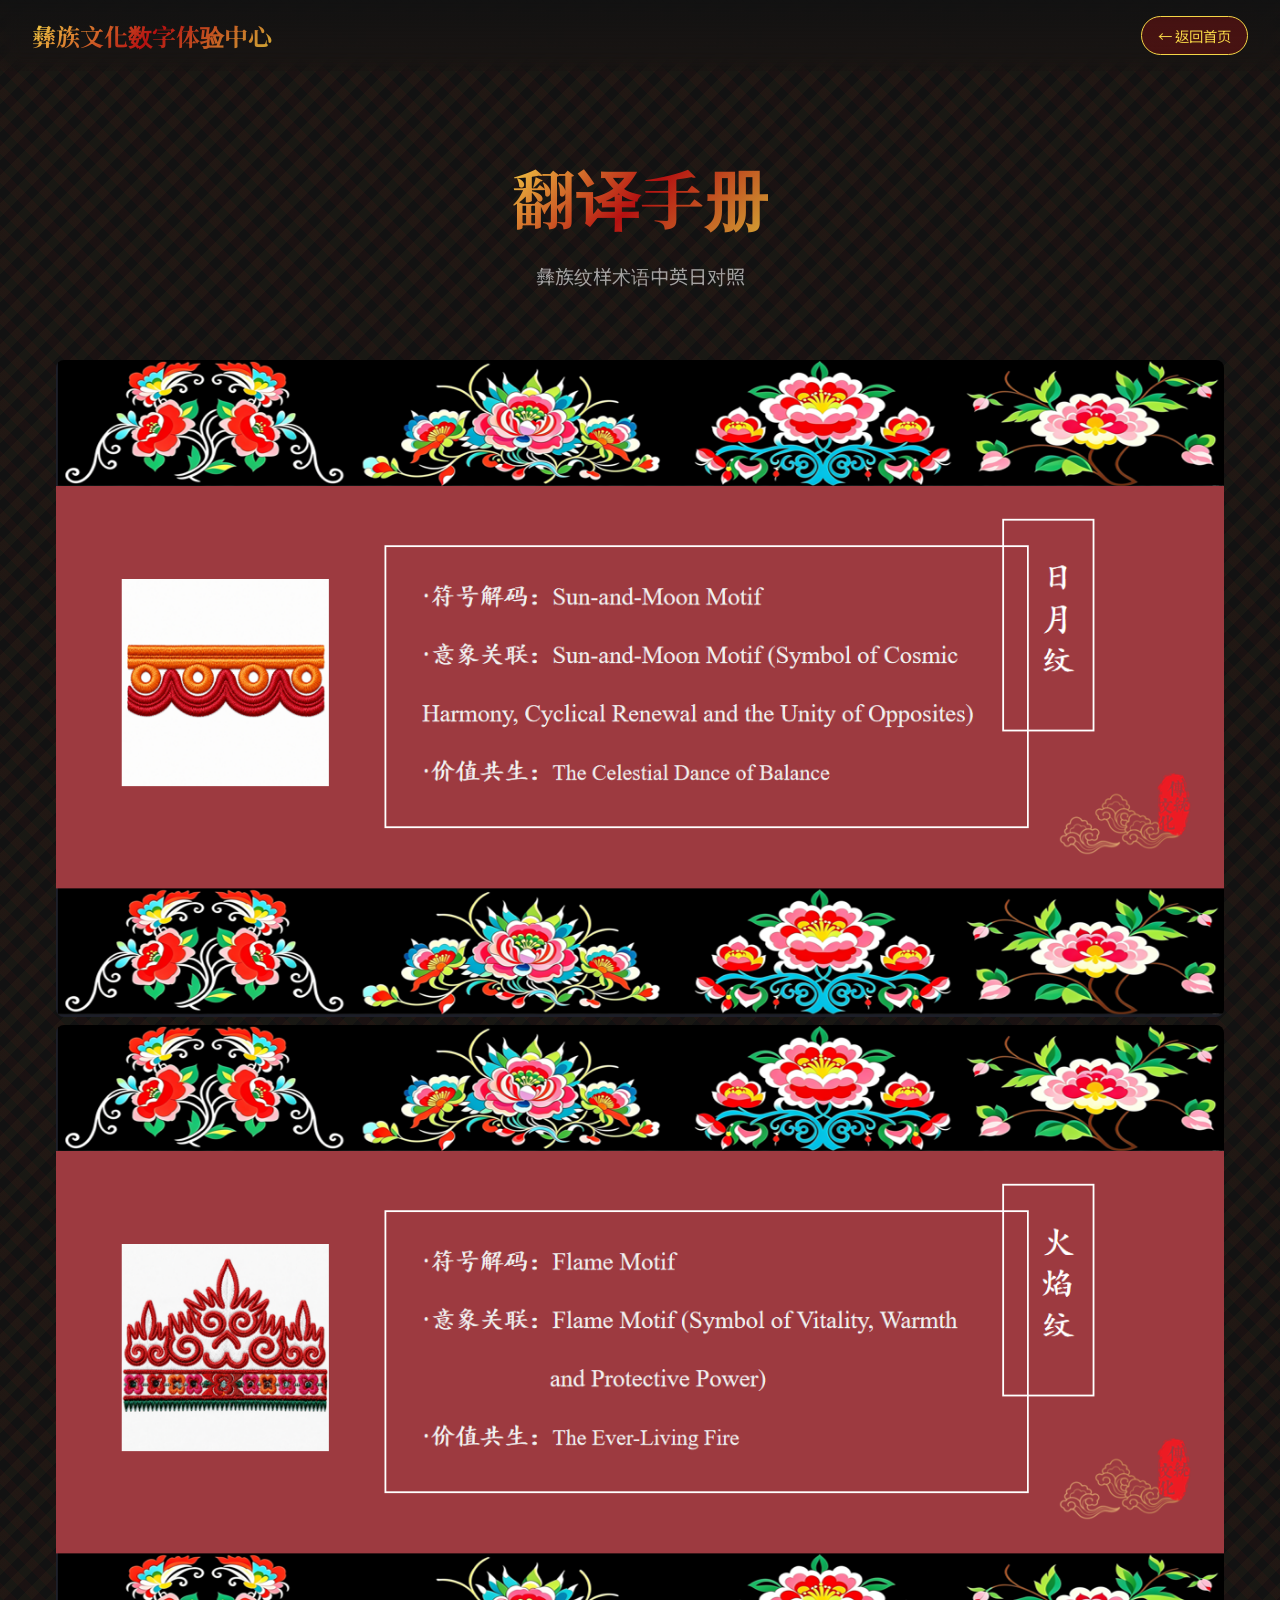
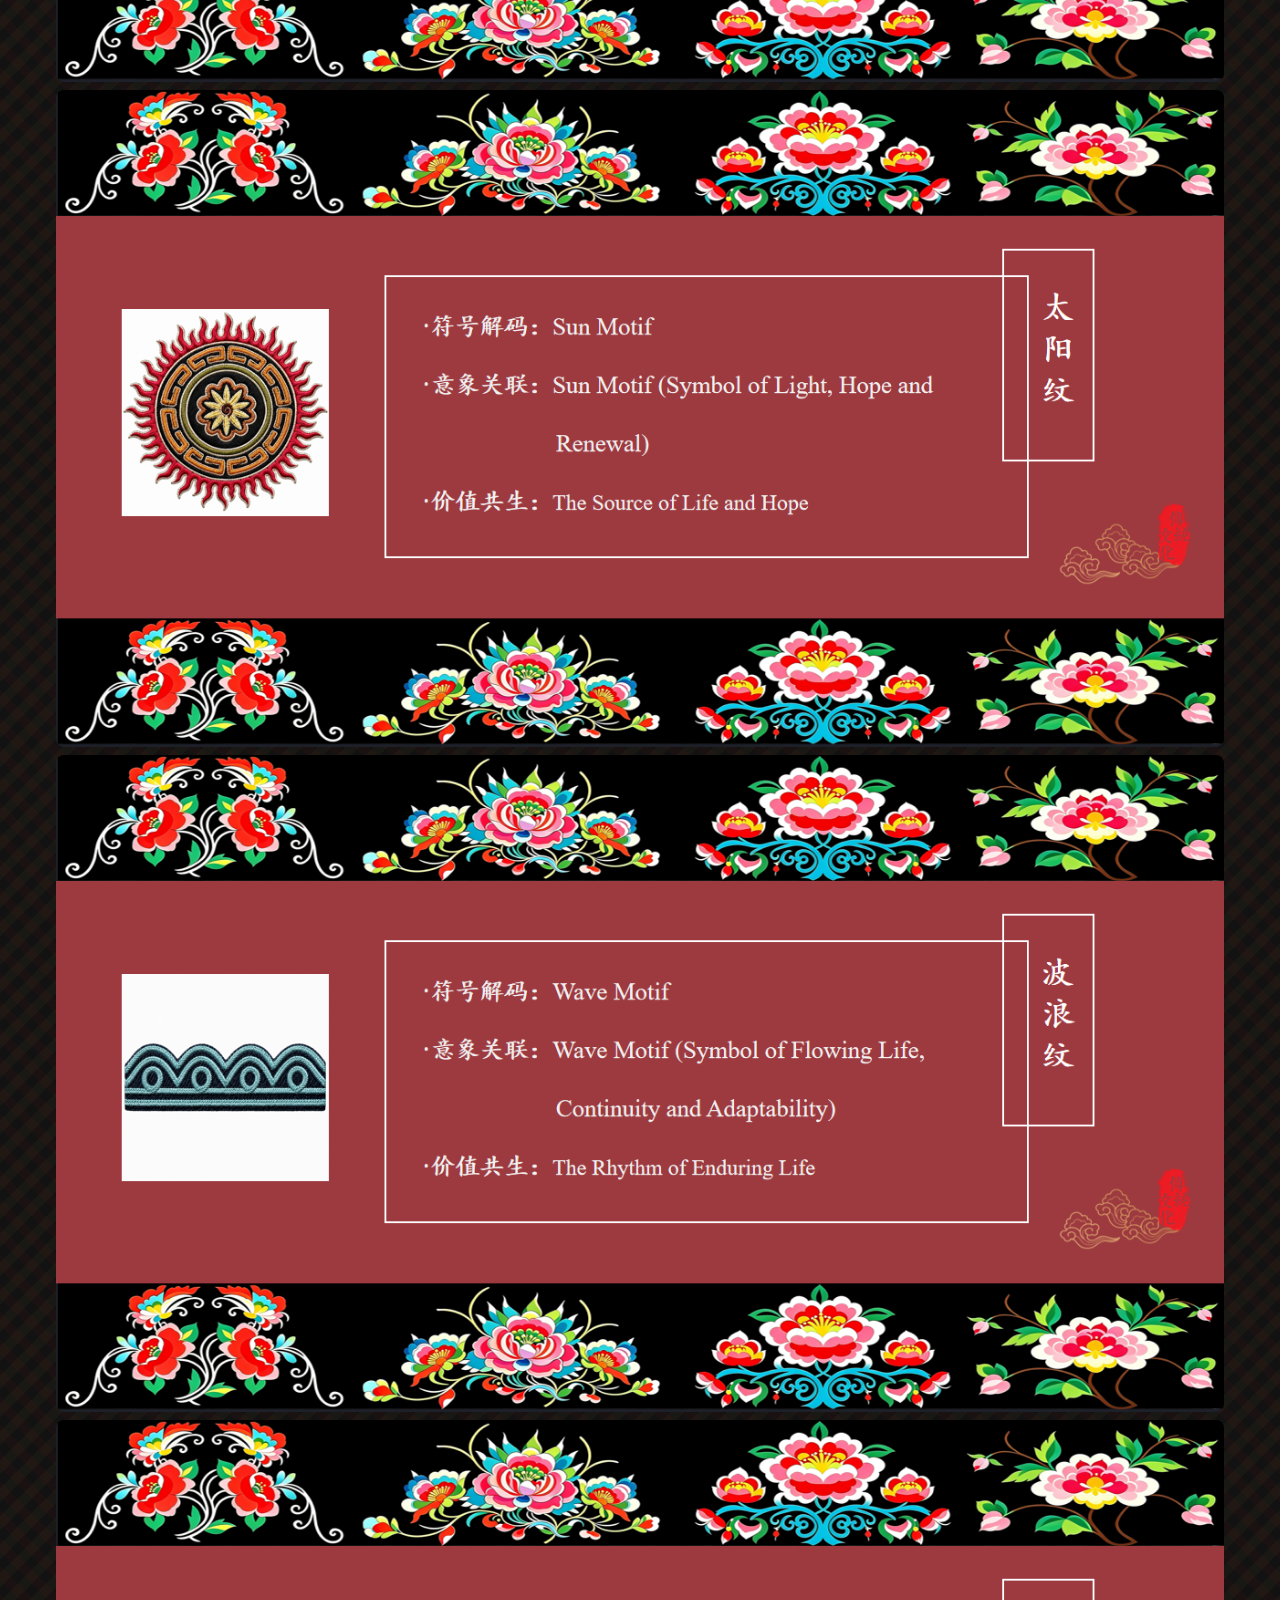
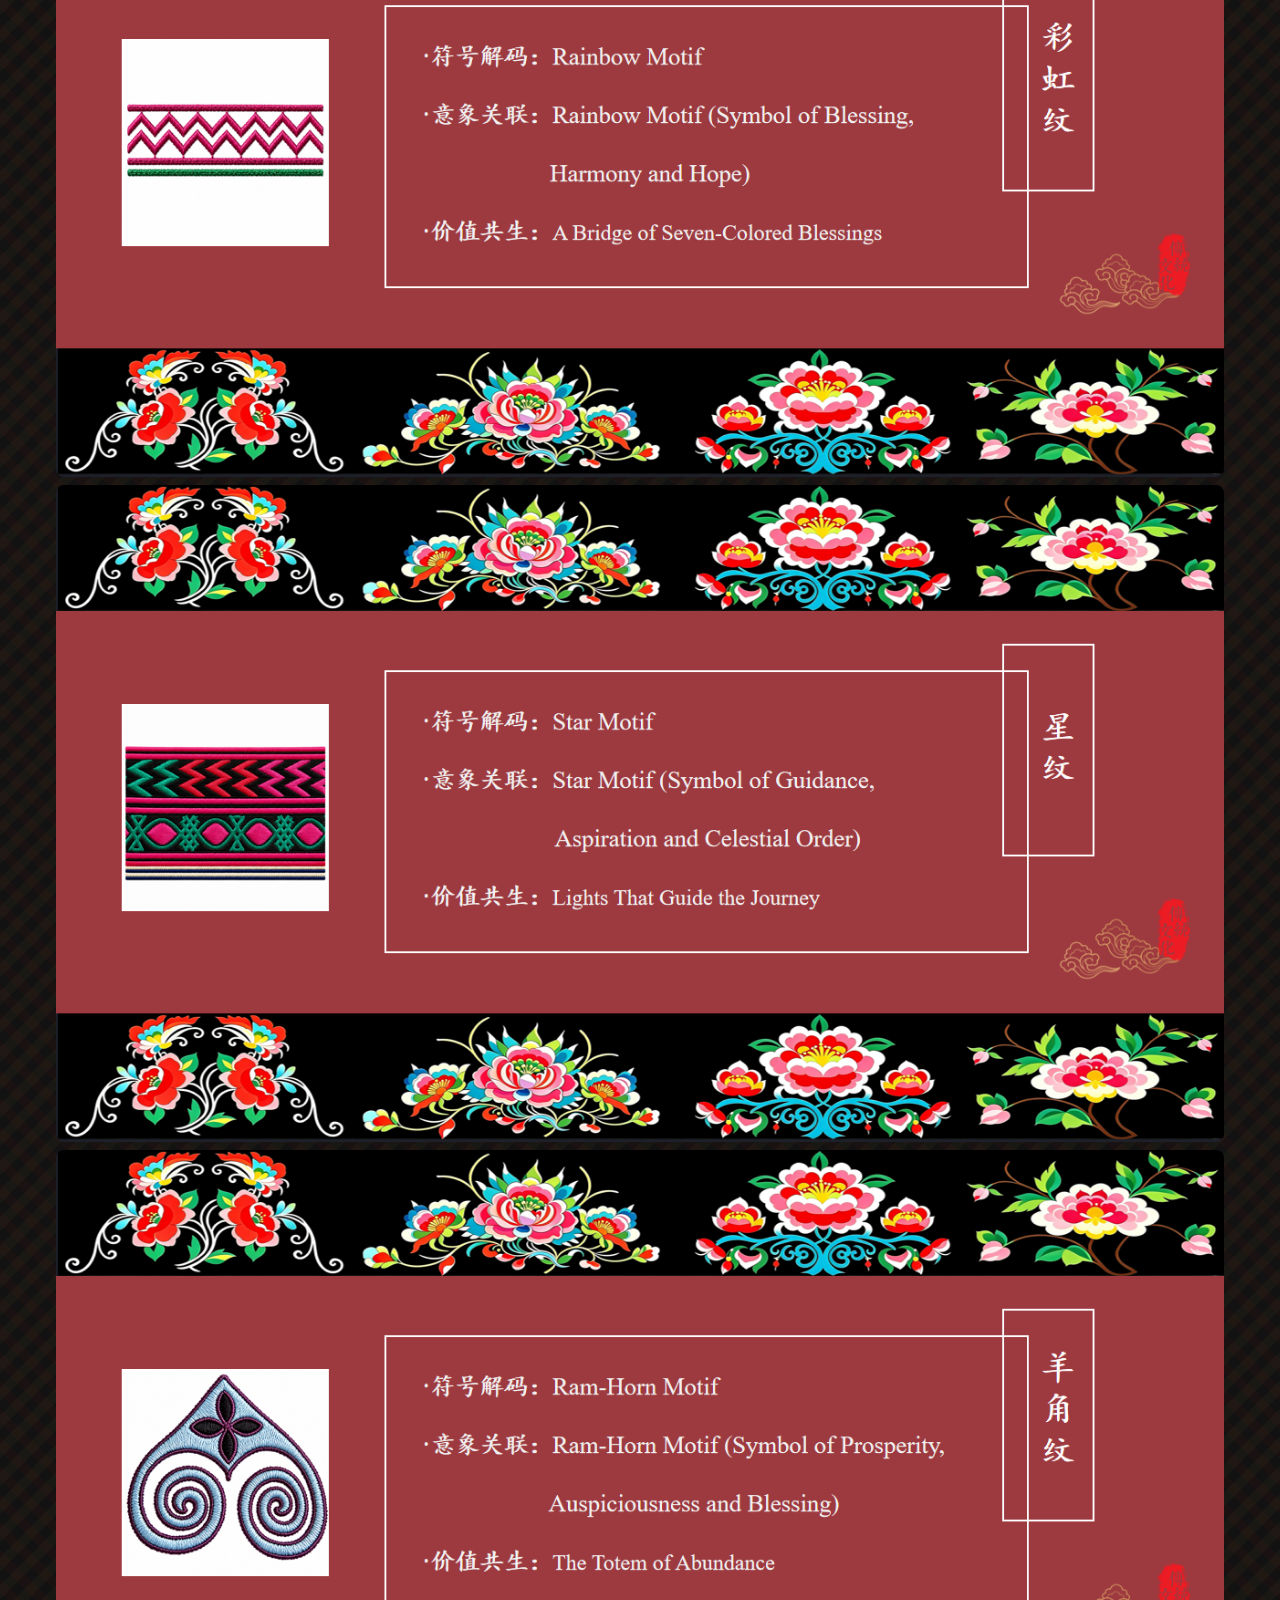
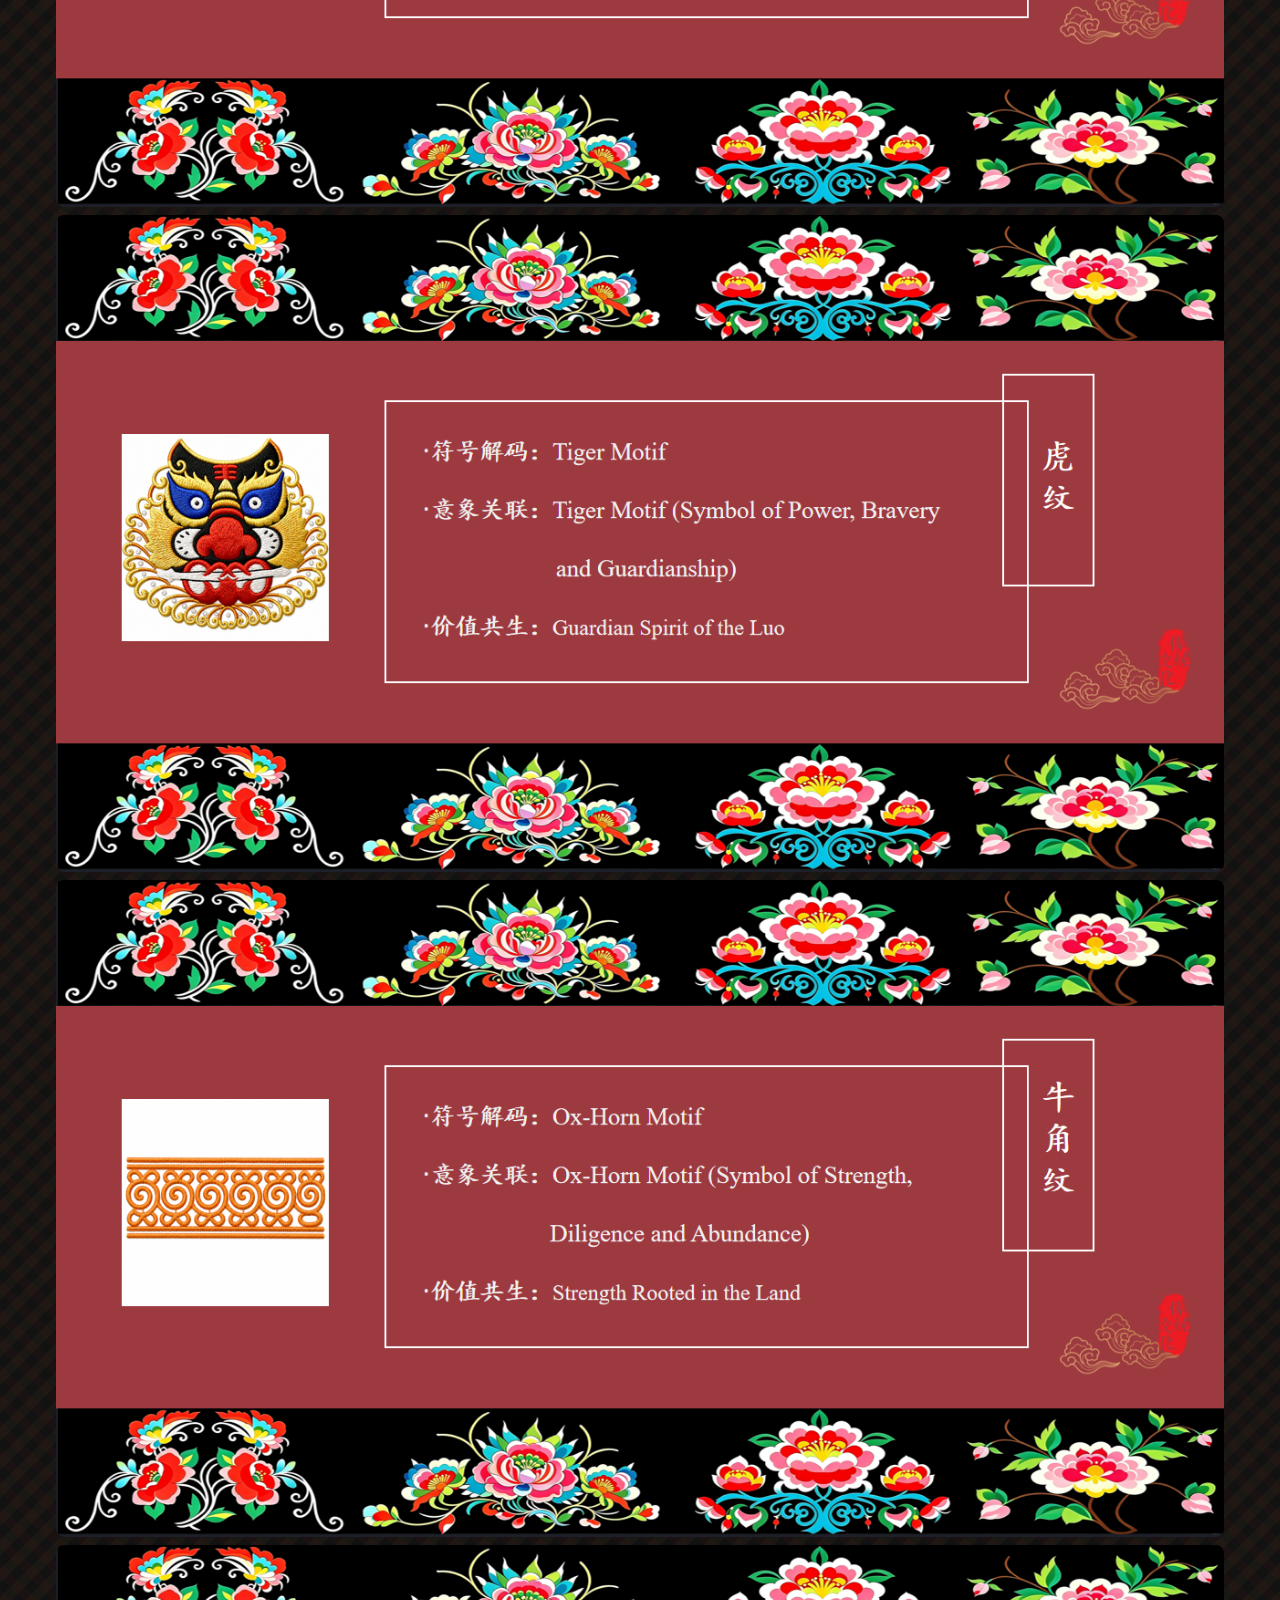
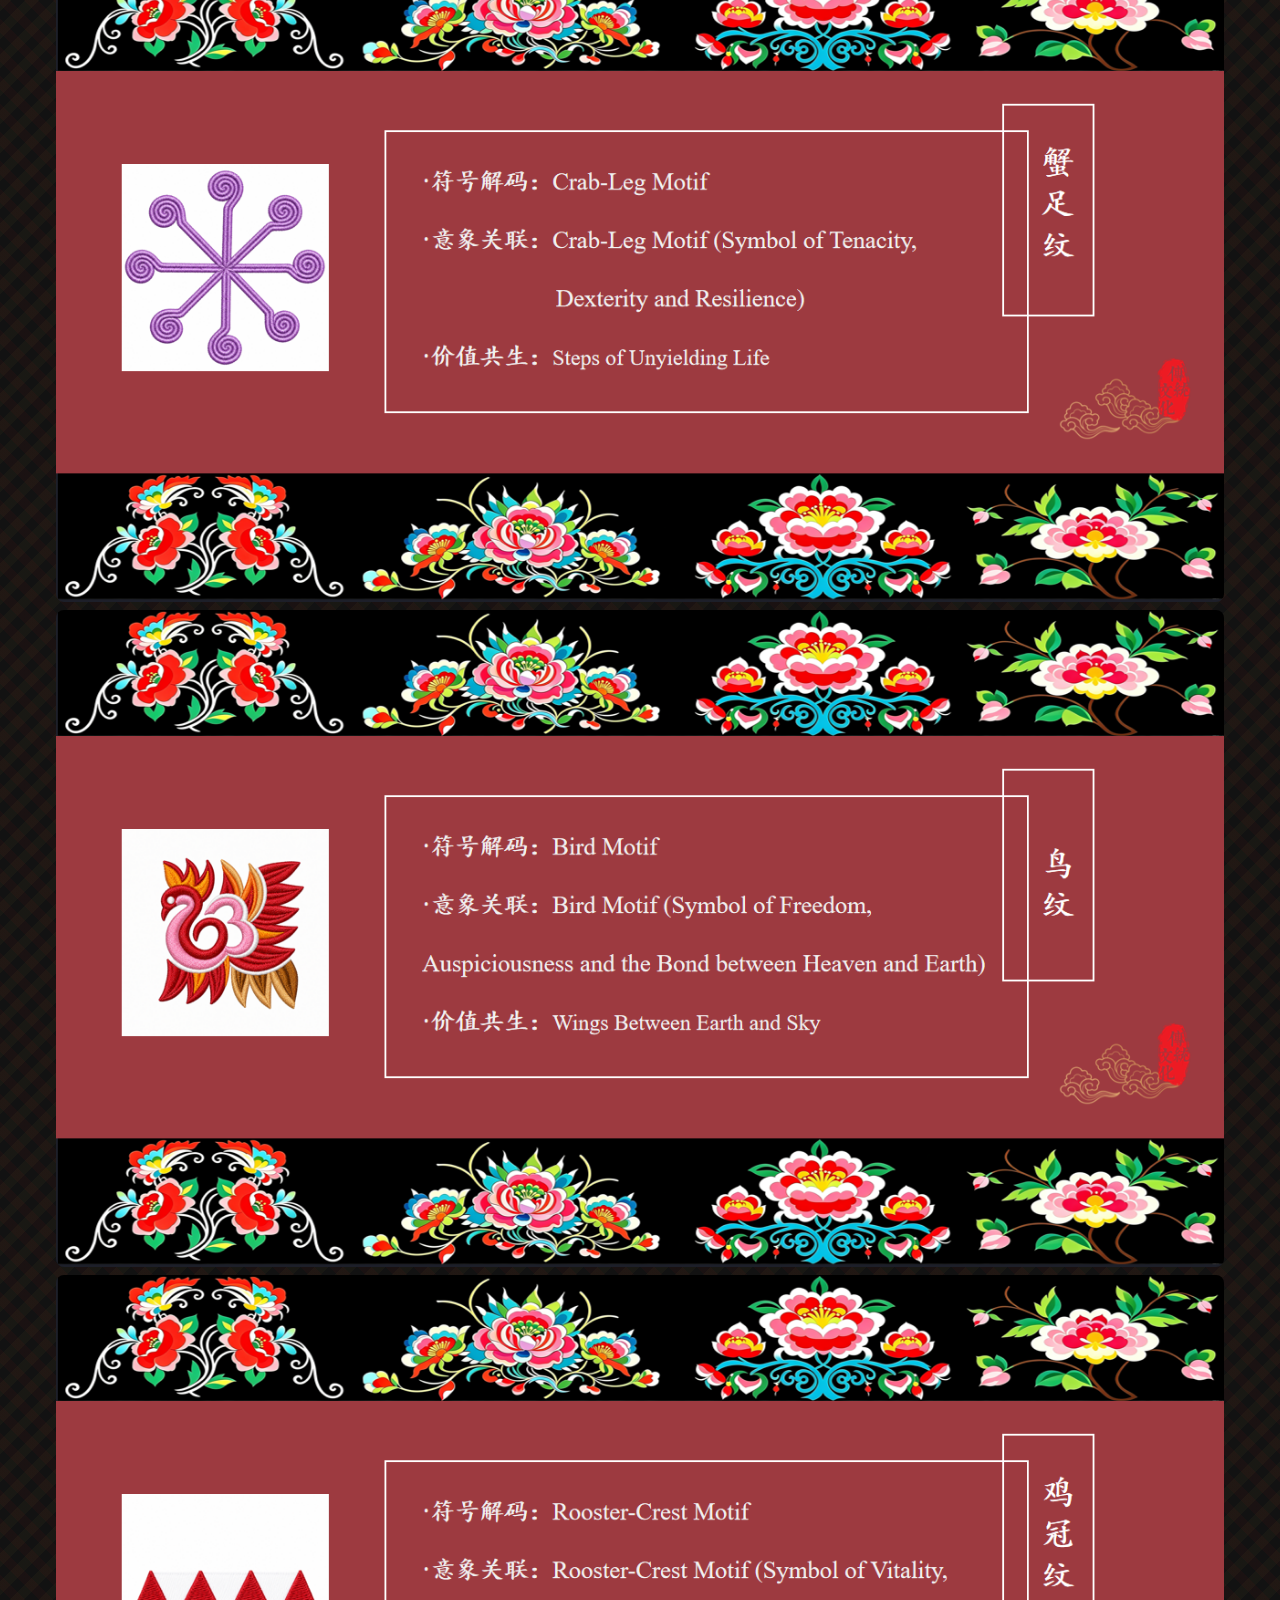
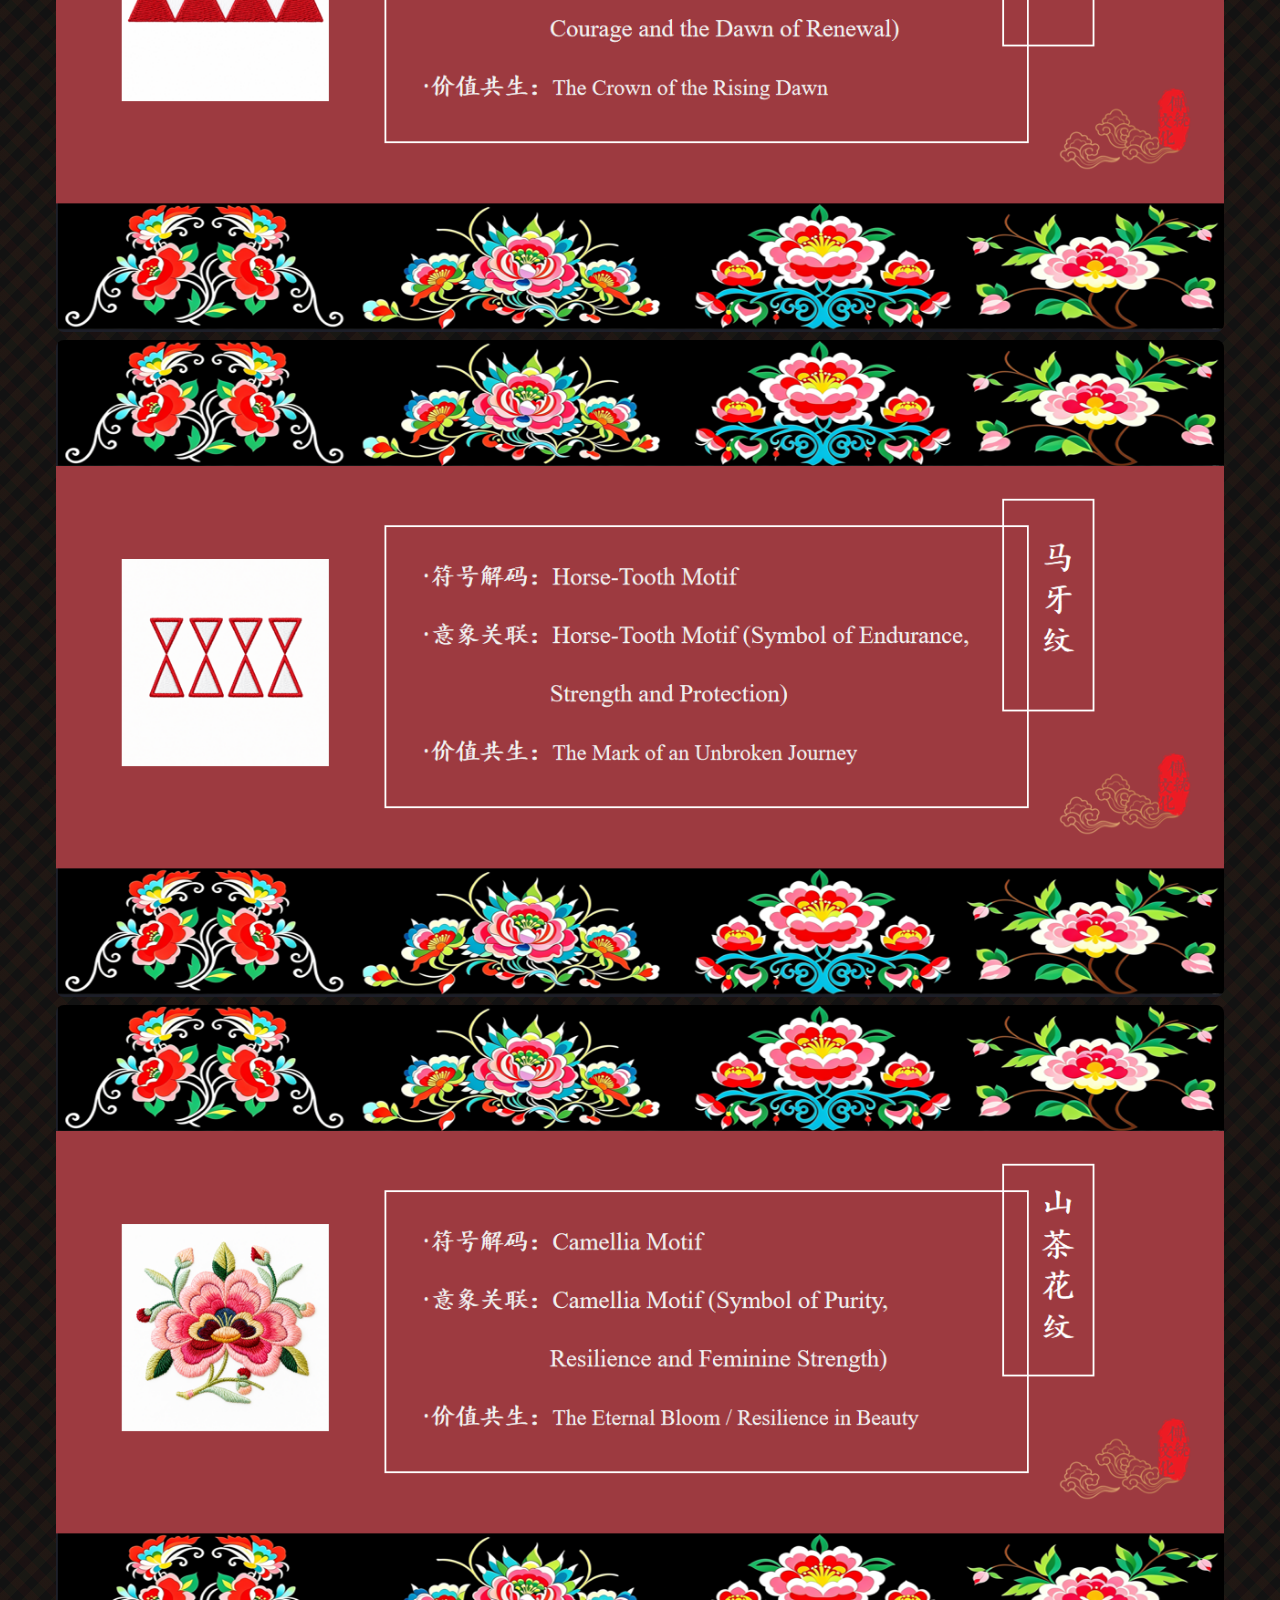
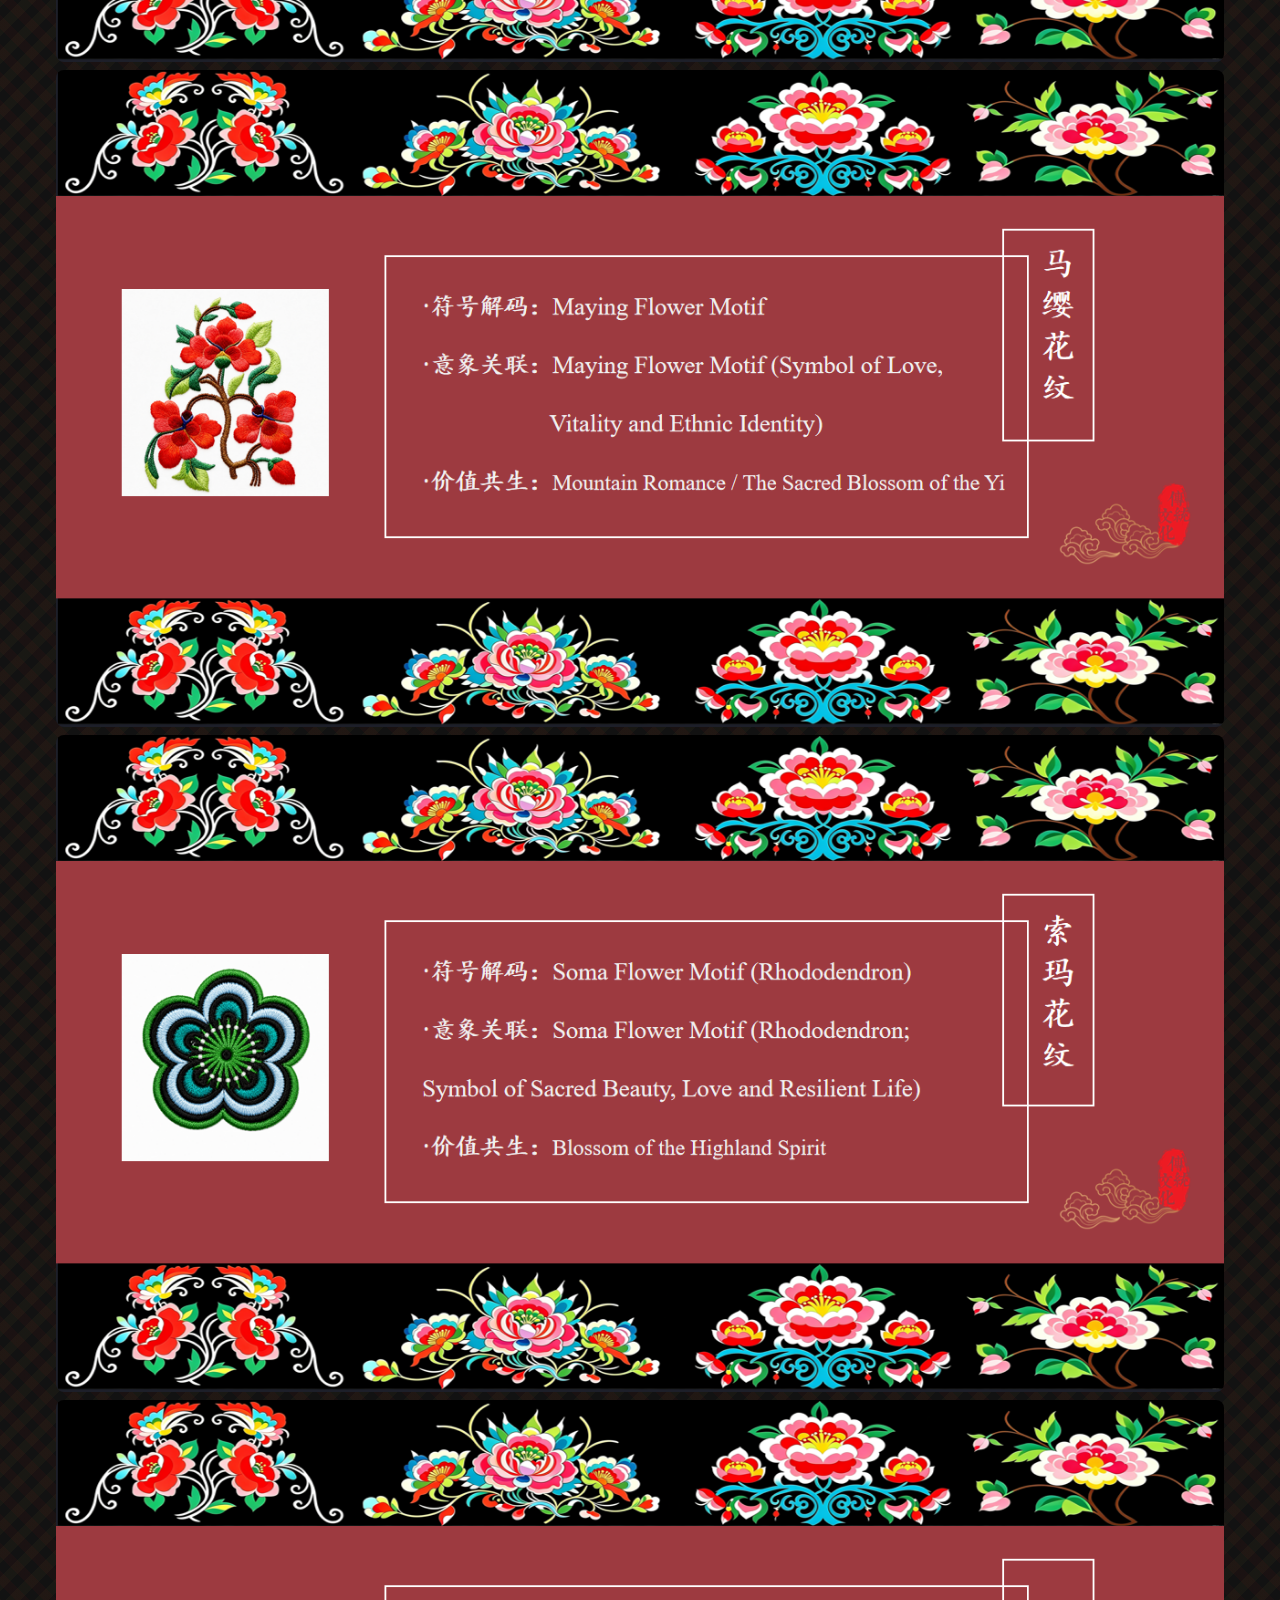
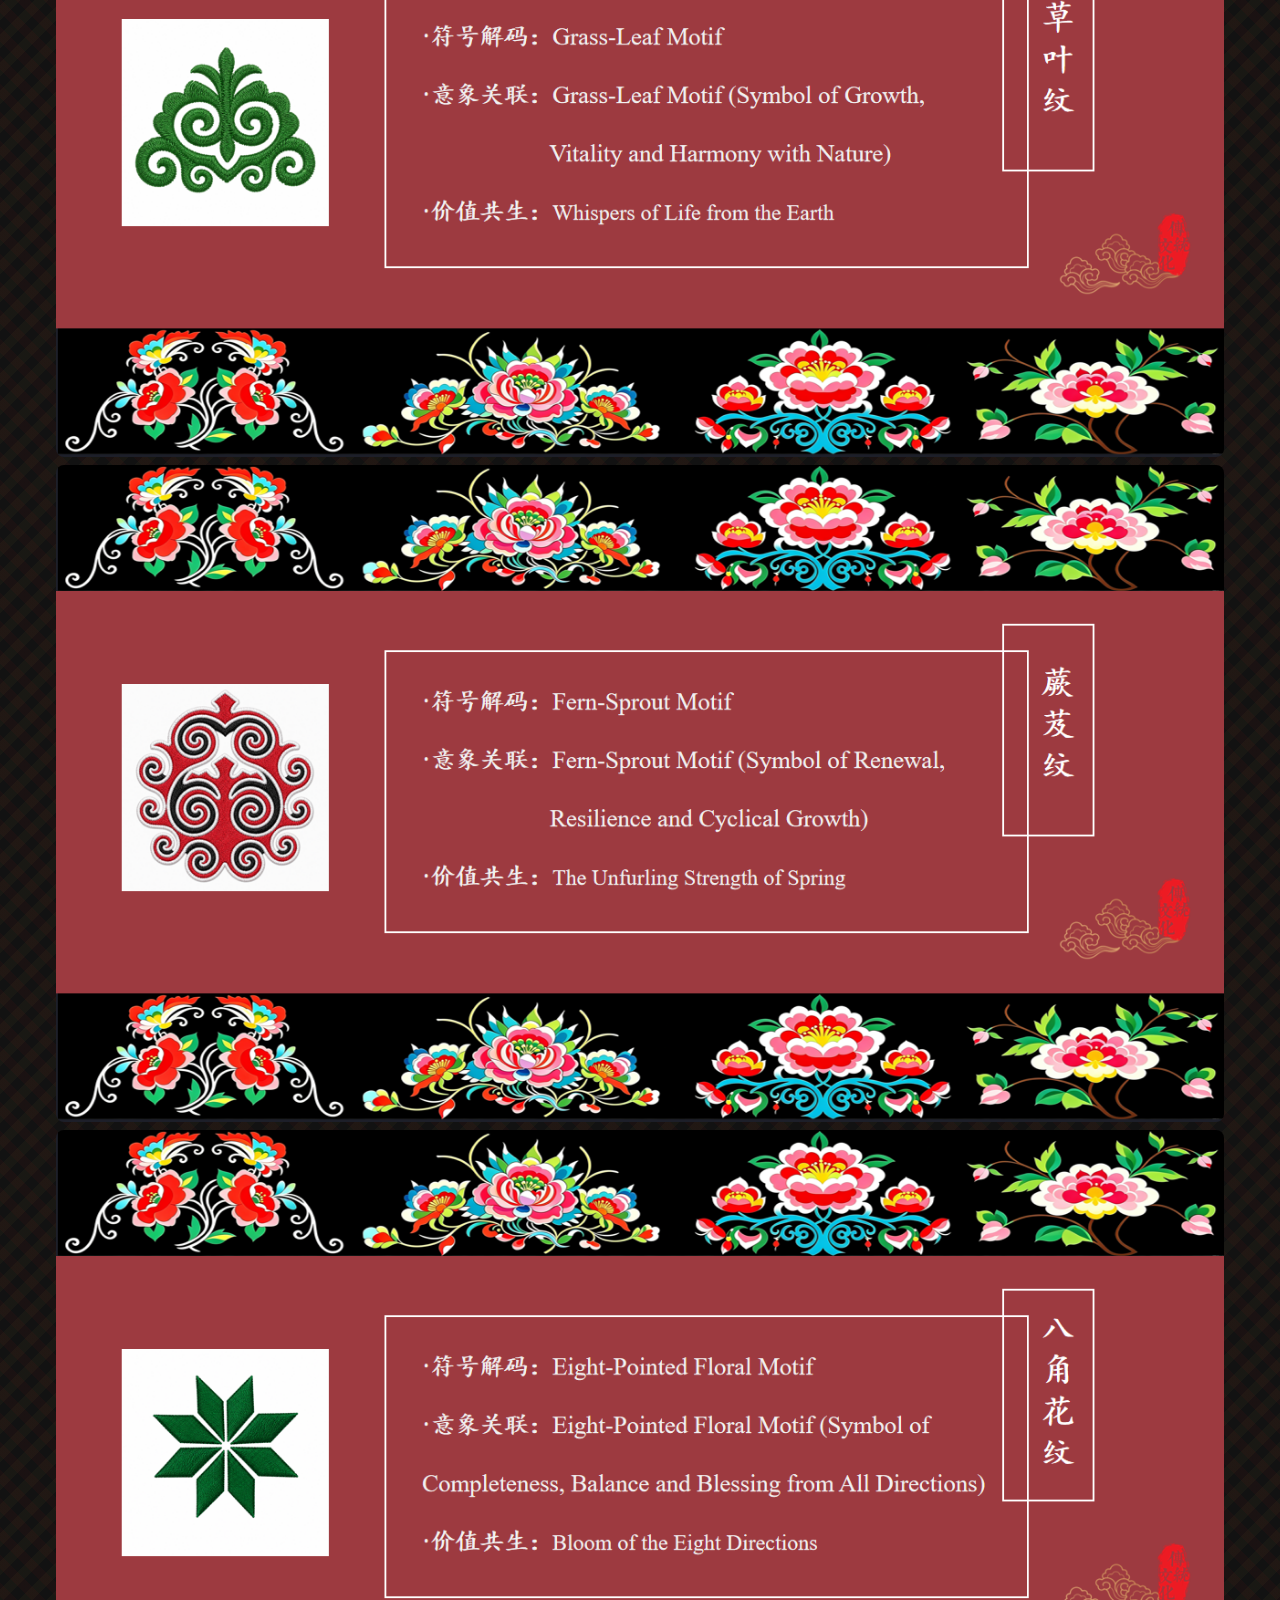
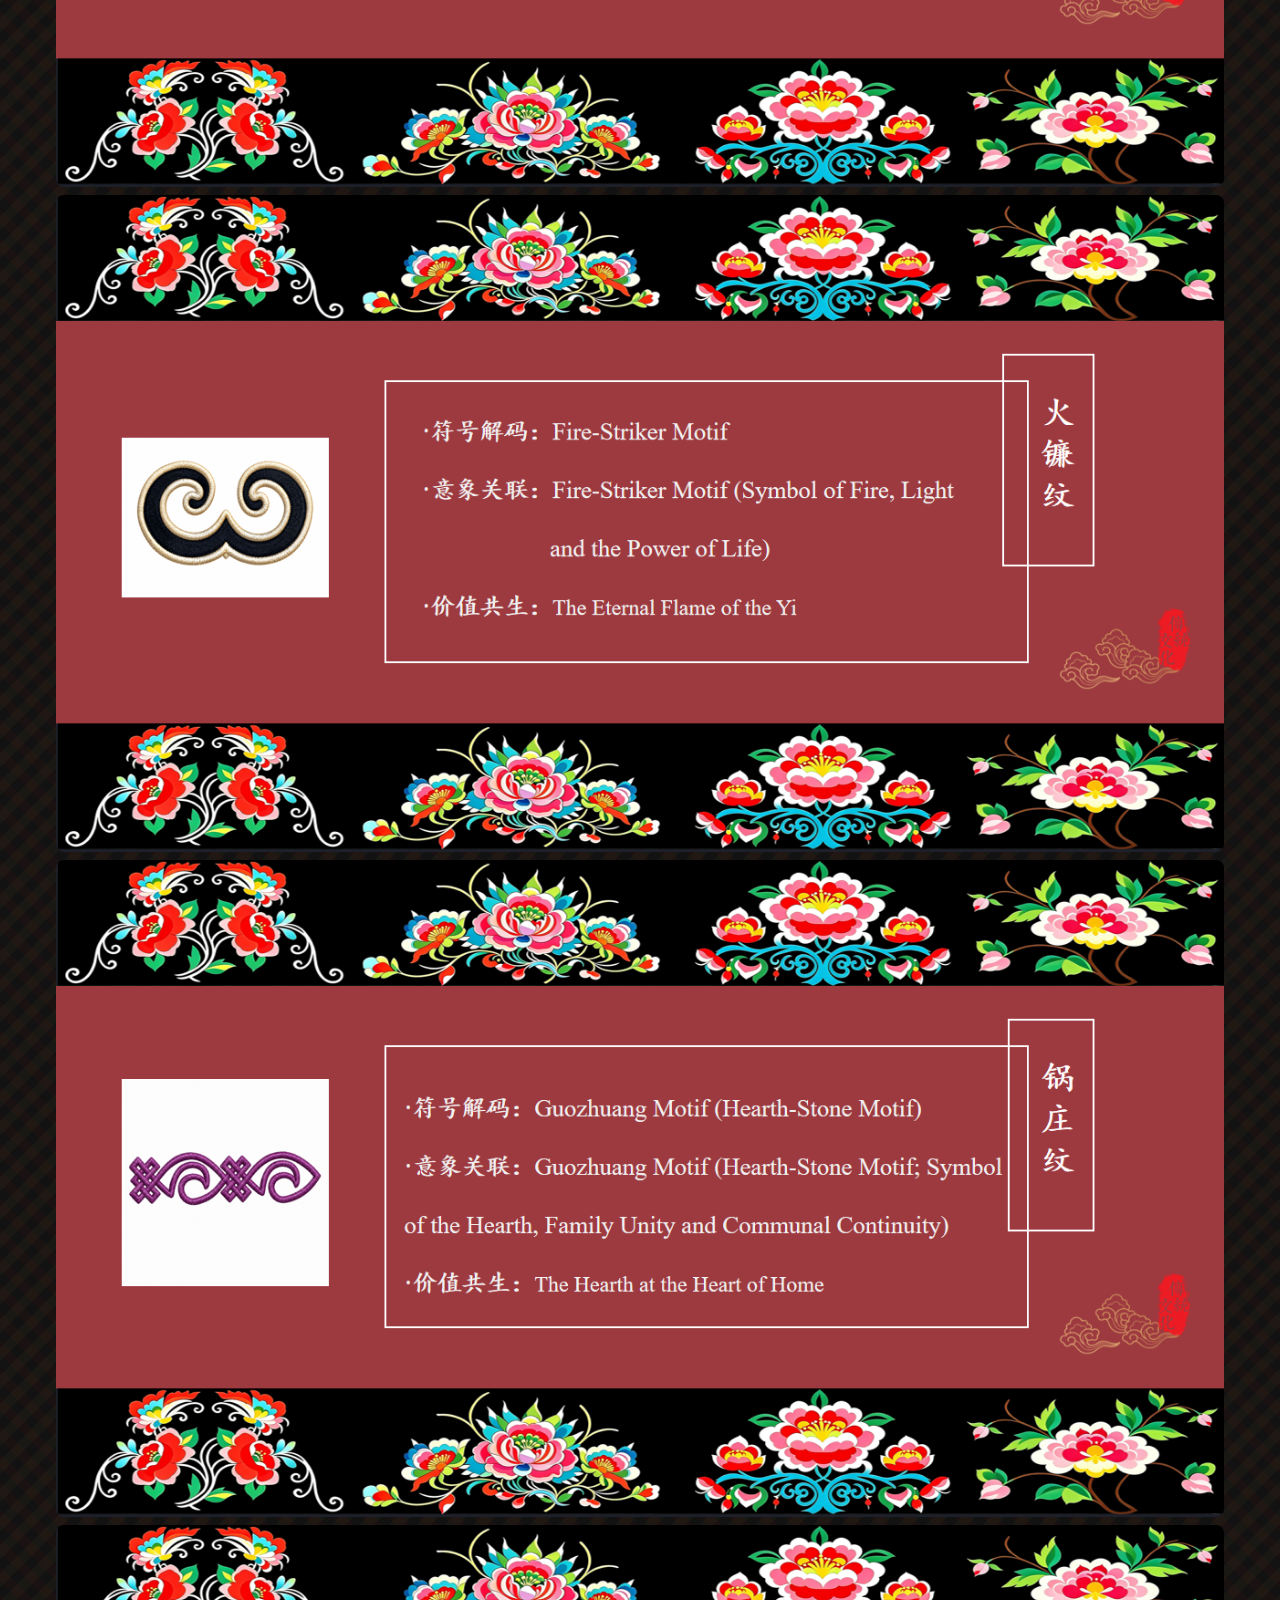
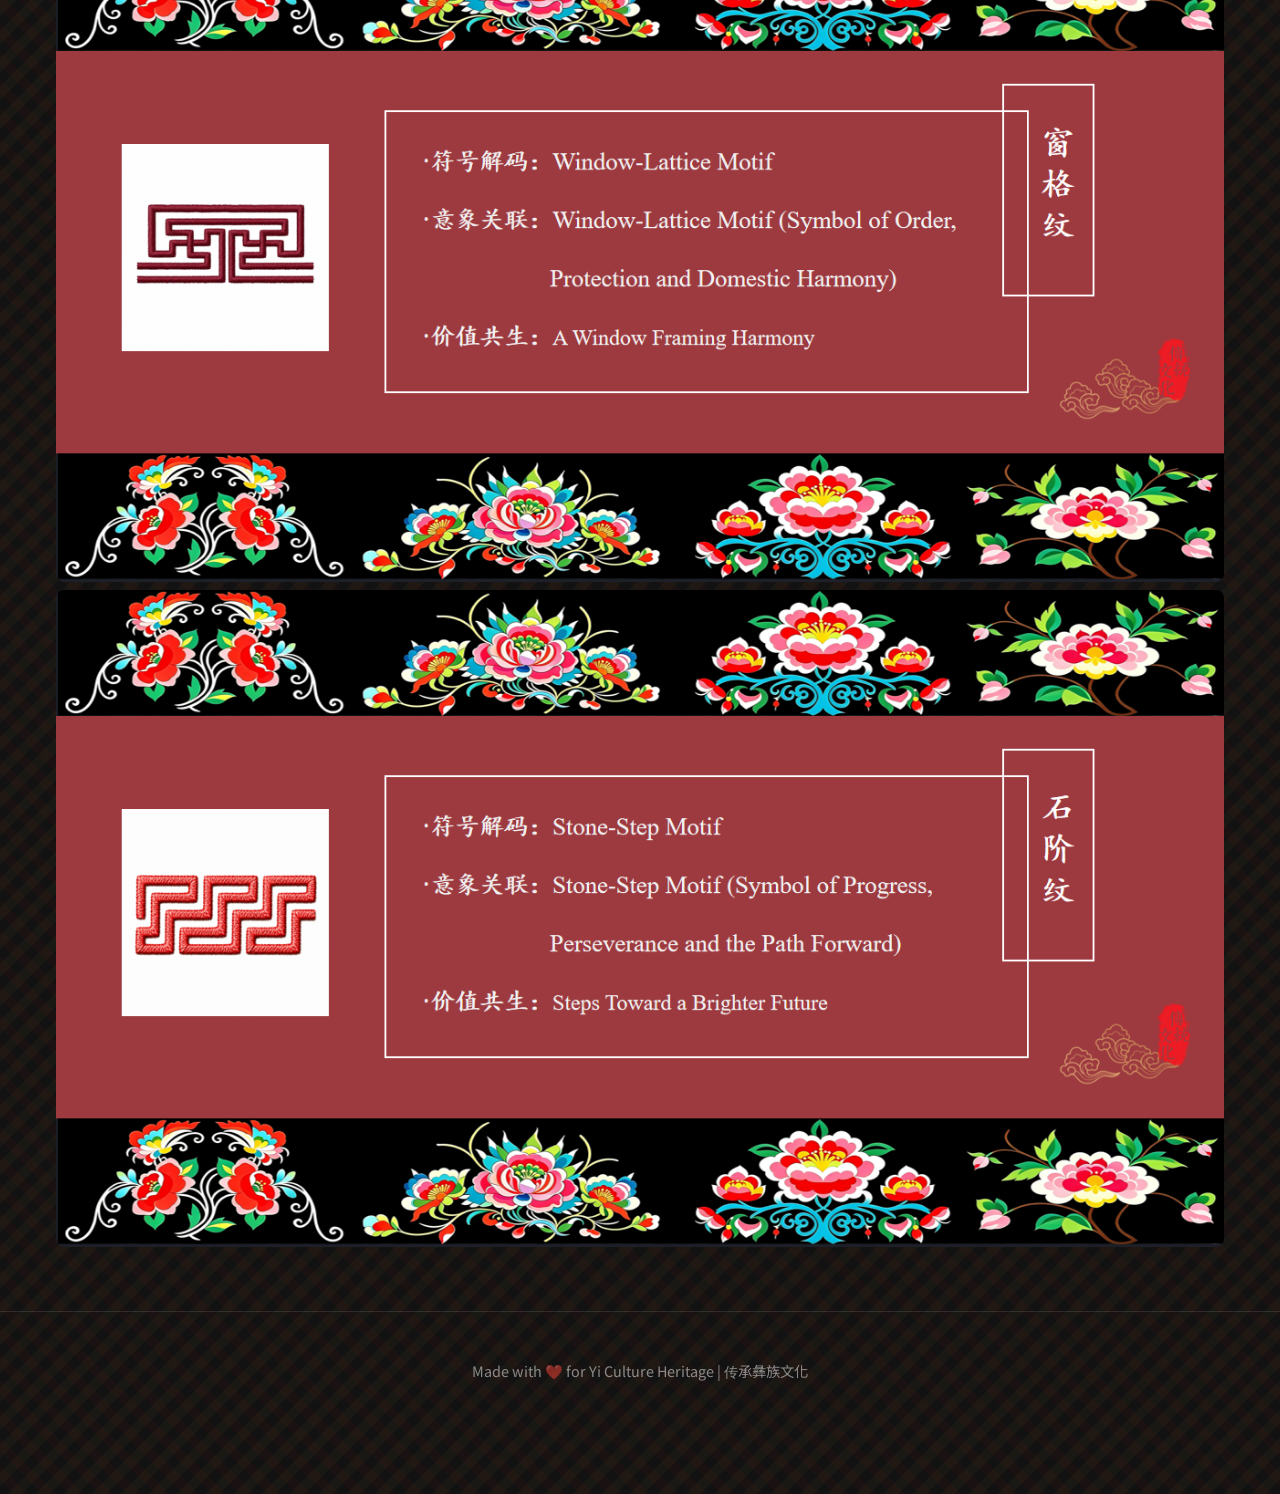
==== translation-guide/index.html @ f331be2f "Update translation guide images Co-Authored-By: Aime <aime@bytedance.com> Change-Id: If21f23cf3b5f09" ====
<!DOCTYPE html>
<html lang="zh-CN">
<head>
    <meta charset="UTF-8">
    <meta name="viewport" content="width=device-width, initial-scale=1.0">
    <title>翻译手册 | 彝族纹样</title>
    <link rel="preconnect" href="https://fonts.googleapis.com">
    <link rel="preconnect" href="https://fonts.gstatic.com" crossorigin>
    <link href="https://fonts.googleapis.com/css2?family=Noto+Sans+TC:wght@300;400;500;700&family=Noto+Serif+TC:wght@400;500;600;700&display=swap" rel="stylesheet">
    <style>
        * {
            margin: 0;
            padding: 0;
            box-sizing: border-box;
        }

        :root {
            --yi-red: #B51111;
            --yi-yellow: #F5D547;
            --yi-black: #121212;
            --yi-gold: #D4AF37;
        }

        body {
            font-family: 'Noto Sans TC', 'Microsoft YaHei', sans-serif;
            background-color: var(--yi-black);
            color: white;
            min-height: 100vh;
        }

        .translation-bg {
            background-image:
                repeating-linear-gradient(45deg, transparent, transparent 10px, rgba(181, 17, 17, 0.05) 10px, rgba(181, 17, 17, 0.05) 20px),
                repeating-linear-gradient(-45deg, transparent, transparent 10px, rgba(245, 213, 71, 0.03) 10px, rgba(245, 213, 71, 0.03) 20px);
            min-height: 100vh;
            padding-bottom: 4rem;
        }

        /* 导航栏 */
        .navbar {
            position: fixed;
            top: 0;
            left: 0;
            right: 0;
            z-index: 1000;
            padding: 1rem 2rem;
            background: linear-gradient(to bottom, rgba(18, 18, 18, 0.95), transparent);
            backdrop-filter: blur(10px);
        }

        .nav-content {
            max-width: 100%;
            margin: 0 auto;
            display: flex;
            justify-content: space-between;
            align-items: center;
        }

        .logo {
            font-family: 'Noto Serif TC', serif;
            font-size: 1.5rem;
            font-weight: 700;
            background: linear-gradient(135deg, var(--yi-yellow), var(--yi-red), var(--yi-gold));
            -webkit-background-clip: text;
            -webkit-text-fill-color: transparent;
            background-clip: text;
            text-decoration: none;
        }

        .back-btn {
            background: rgba(181, 17, 17, 0.3);
            border: 1px solid var(--yi-yellow);
            color: var(--yi-yellow);
            padding: 0.5rem 1rem;
            border-radius: 20px;
            text-decoration: none;
            font-size: 0.9rem;
            transition: all 0.3s;
        }

        .back-btn:hover {
            background: var(--yi-yellow);
            color: var(--yi-black);
        }

        /* Hero */
        .hero {
            min-height: 40vh;
            display: flex;
            flex-direction: column;
            align-items: center;
            justify-content: center;
            padding: 8rem 2rem 3rem;
            text-align: center;
        }

        .hero-title {
            font-family: 'Noto Serif TC', serif;
            font-size: clamp(2.5rem, 6vw, 4rem);
            font-weight: 700;
            background: linear-gradient(135deg, var(--yi-yellow) 0%, var(--yi-red) 50%, var(--yi-gold) 100%);
            -webkit-background-clip: text;
            -webkit-text-fill-color: transparent;
            background-clip: text;
            margin-bottom: 1rem;
        }

        .hero-subtitle {
            font-size: 1.2rem;
            color: rgba(255, 255, 255, 0.6);
            max-width: 600px;
        }

        /* 图片展示 - 全屏有缝隙 */
        .gallery-container {
            width: 100%;
            max-width: 1200px;
            margin: 0 auto;
            padding: 0 1rem;
        }

        .translation-image {
            width: 100%;
            display: block;
            margin-bottom: 8px;
            border-radius: 8px;
        }

        .translation-image:last-child {
            margin-bottom: 0;
        }

        /* 页脚 */
        .footer {
            padding: 3rem 2rem;
            border-top: 1px solid rgba(255, 255, 255, 0.1);
            text-align: center;
            margin-top: 4rem;
        }

        .footer-text {
            color: rgba(255, 255, 255, 0.5);
            font-size: 0.9rem;
        }

        /* 响应式 */
        @media (max-width: 768px) {
            .navbar {
                padding: 1rem;
            }

            .hero {
                padding: 6rem 1rem 2rem;
            }
        }
    </style>
</head>
<body>
    <div class="translation-bg">
        <!-- 导航栏 -->
        <nav class="navbar">
            <div class="nav-content">
                <a href="../index.html" class="logo">彝族文化数字体验中心</a>
                <a href="../index.html" class="back-btn">← 返回首页</a>
            </div>
        </nav>

        <!-- Hero -->
        <section class="hero">
            <h1 class="hero-title">翻译手册</h1>
            <p class="hero-subtitle">彝族纹样术语中英日对照</p>
        </section>

        <!-- 图片展示 -->
        <div class="gallery-container">
            <img src="page01.png" alt="翻译手册 第1页" class="translation-image">
            <img src="page02.png" alt="翻译手册 第2页" class="translation-image">
            <img src="page03.png" alt="翻译手册 第3页" class="translation-image">
            <img src="page04.png" alt="翻译手册 第4页" class="translation-image">
            <img src="page05.png" alt="翻译手册 第5页" class="translation-image">
            <img src="page06.png" alt="翻译手册 第6页" class="translation-image">
            <img src="page07.png" alt="翻译手册 第7页" class="translation-image">
            <img src="page08.png" alt="翻译手册 第8页" class="translation-image">
            <img src="page09.png" alt="翻译手册 第9页" class="translation-image">
            <img src="page11.png" alt="翻译手册 第11页" class="translation-image">
            <img src="page12.png" alt="翻译手册 第12页" class="translation-image">
            <img src="page13.png" alt="翻译手册 第13页" class="translation-image">
            <img src="page14.png" alt="翻译手册 第14页" class="translation-image">
            <img src="page15.png" alt="翻译手册 第15页" class="translation-image">
            <img src="page16.png" alt="翻译手册 第16页" class="translation-image">
            <img src="page17.png" alt="翻译手册 第17页" class="translation-image">
            <img src="page18.png" alt="翻译手册 第18页" class="translation-image">
            <img src="page19.png" alt="翻译手册 第19页" class="translation-image">
            <img src="page20.png" alt="翻译手册 第20页" class="translation-image">
            <img src="page21.png" alt="翻译手册 第21页" class="translation-image">
            <img src="page22.png" alt="翻译手册 第22页" class="translation-image">
            <img src="page23.png" alt="翻译手册 第23页" class="translation-image">
            <img src="page24.png" alt="翻译手册 第24页" class="translation-image">
        </div>

        <!-- 页脚 -->
        <footer class="footer">
            <p class="footer-text">Made with ❤️ for Yi Culture Heritage | 传承彝族文化</p>
        </footer>
    </div>
</body>
</html>
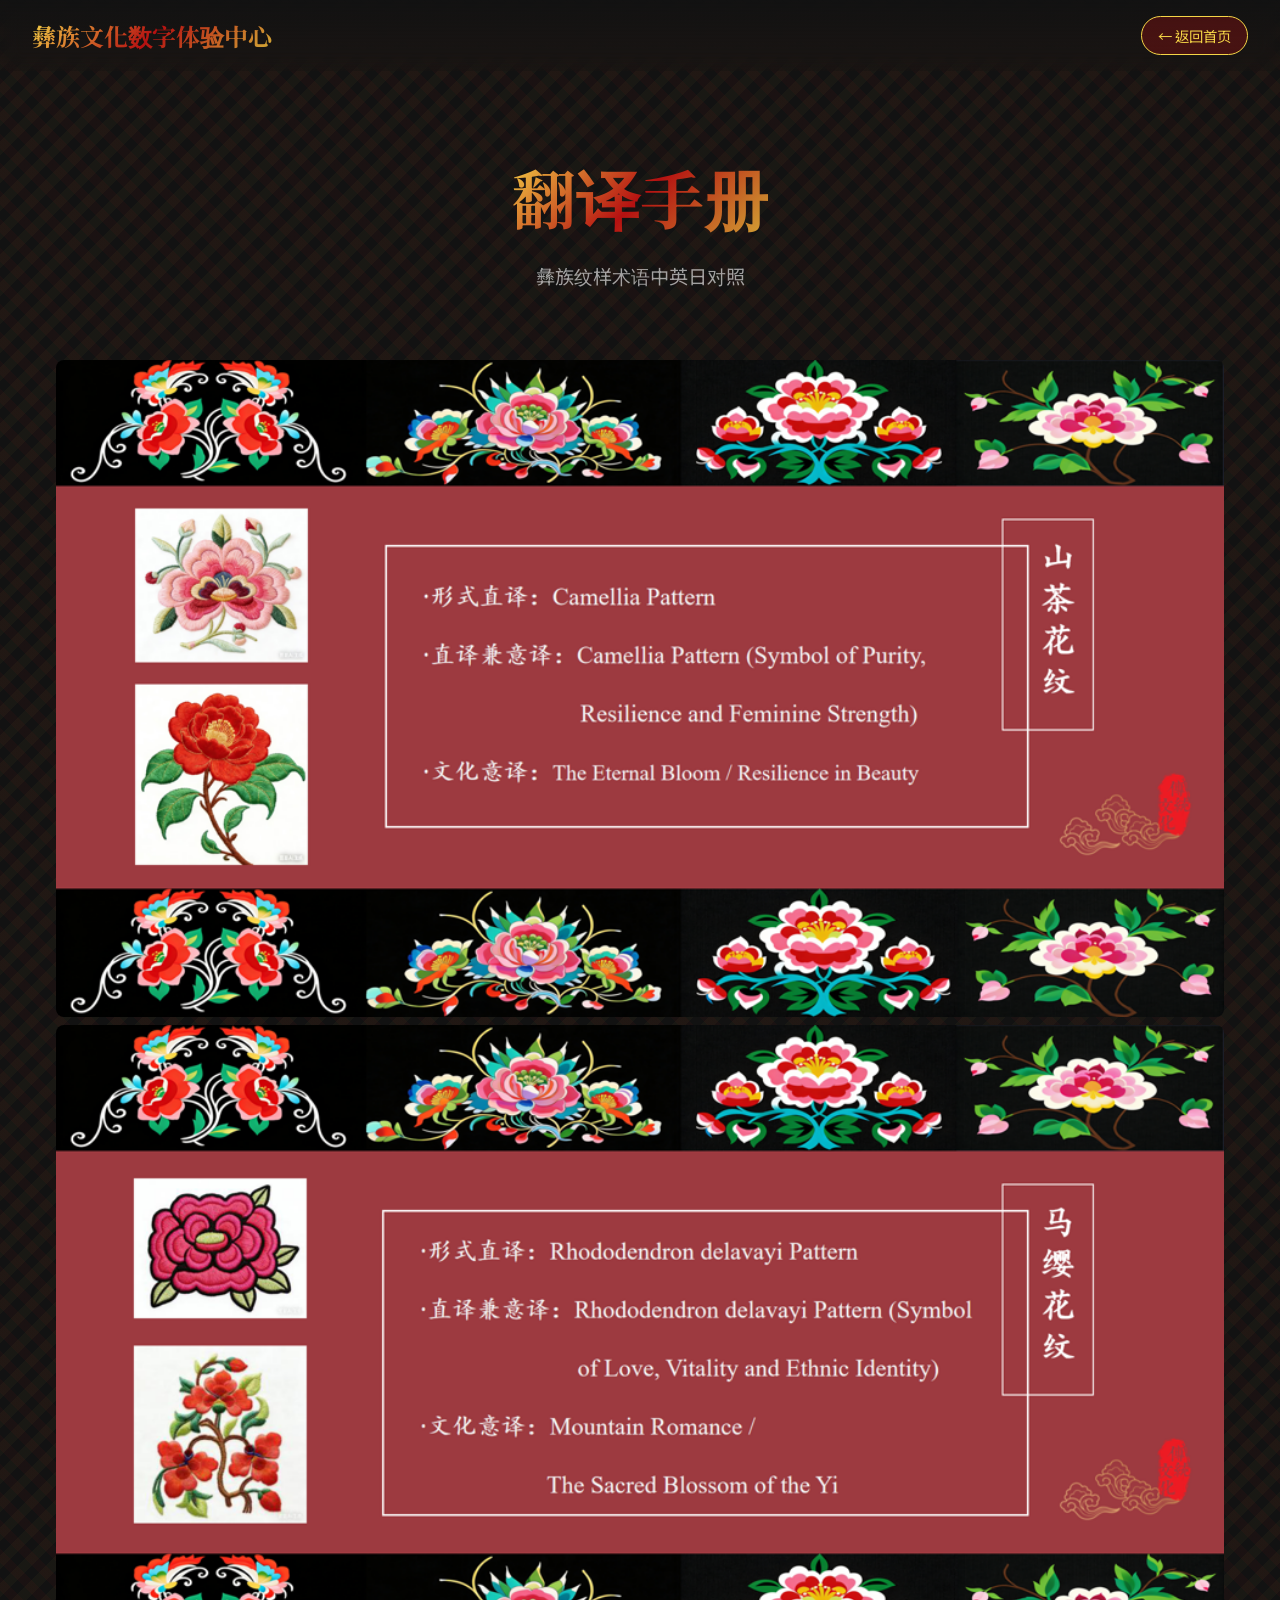
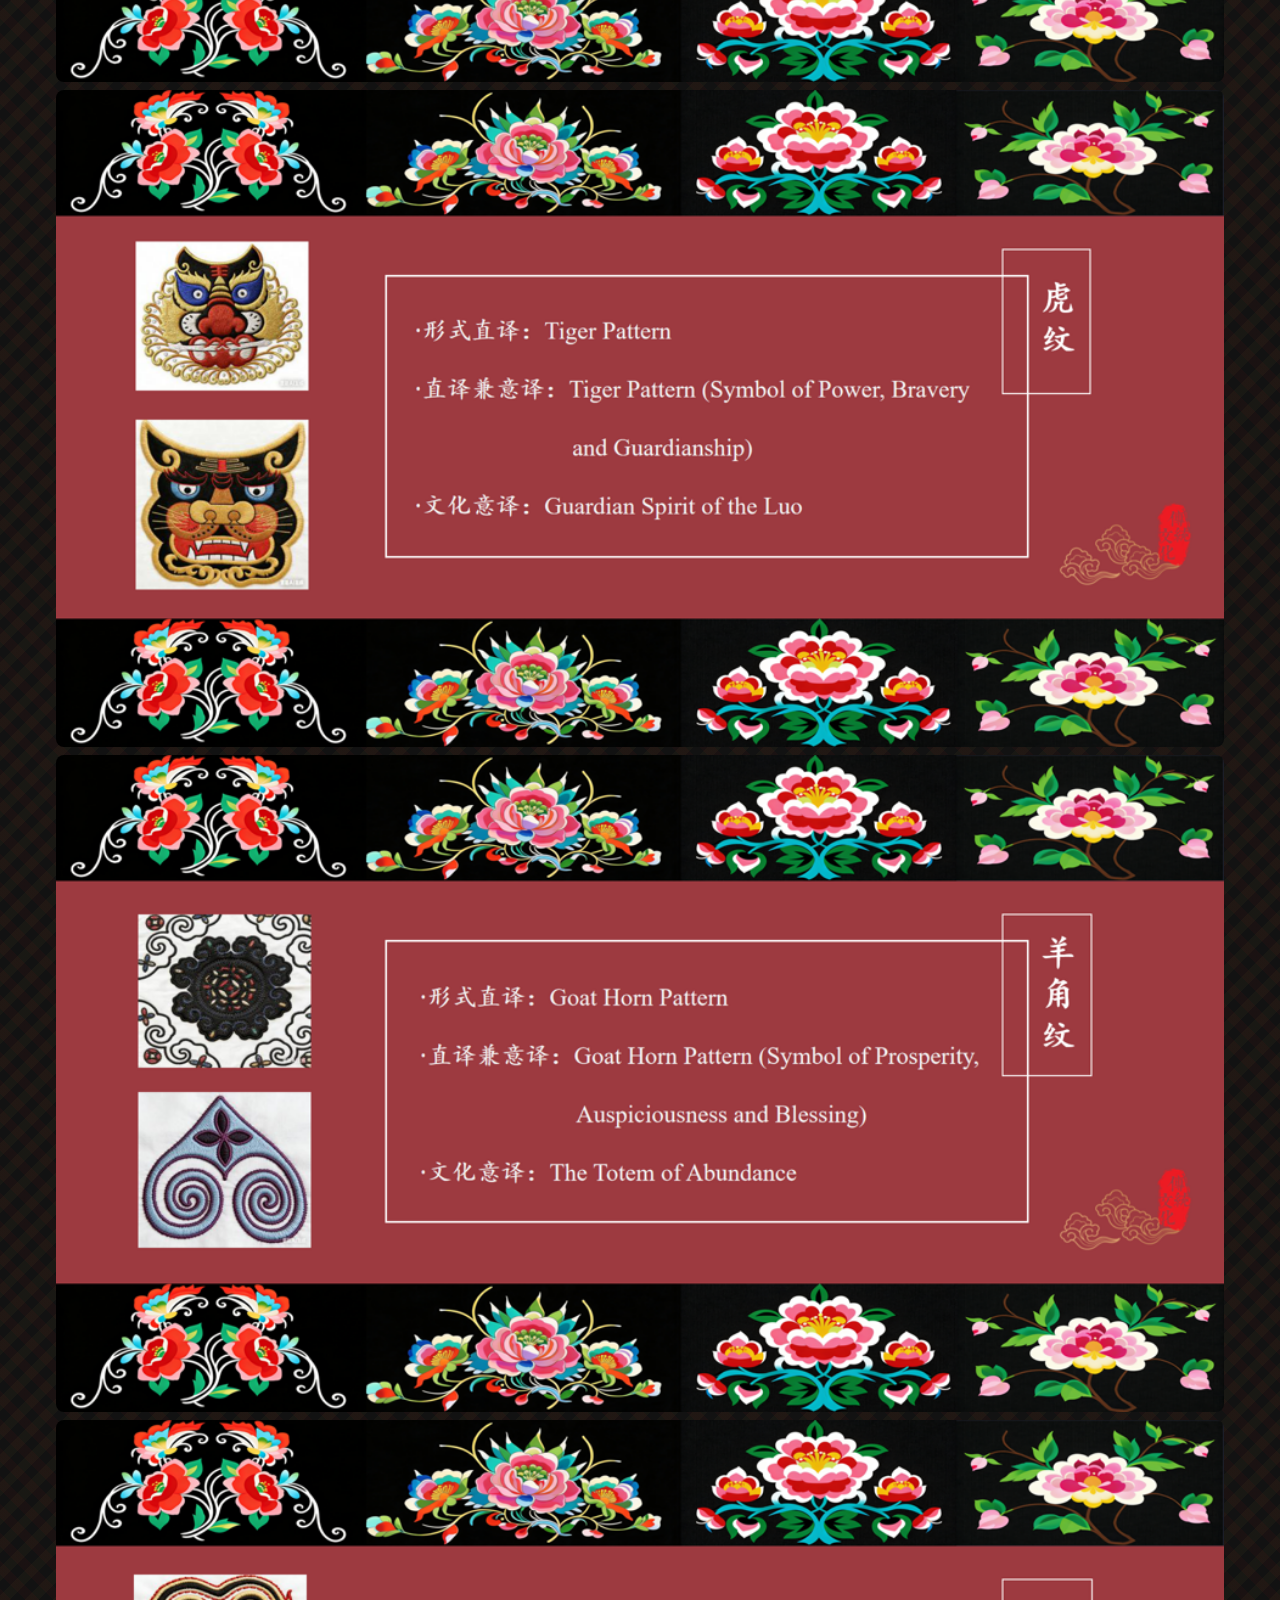
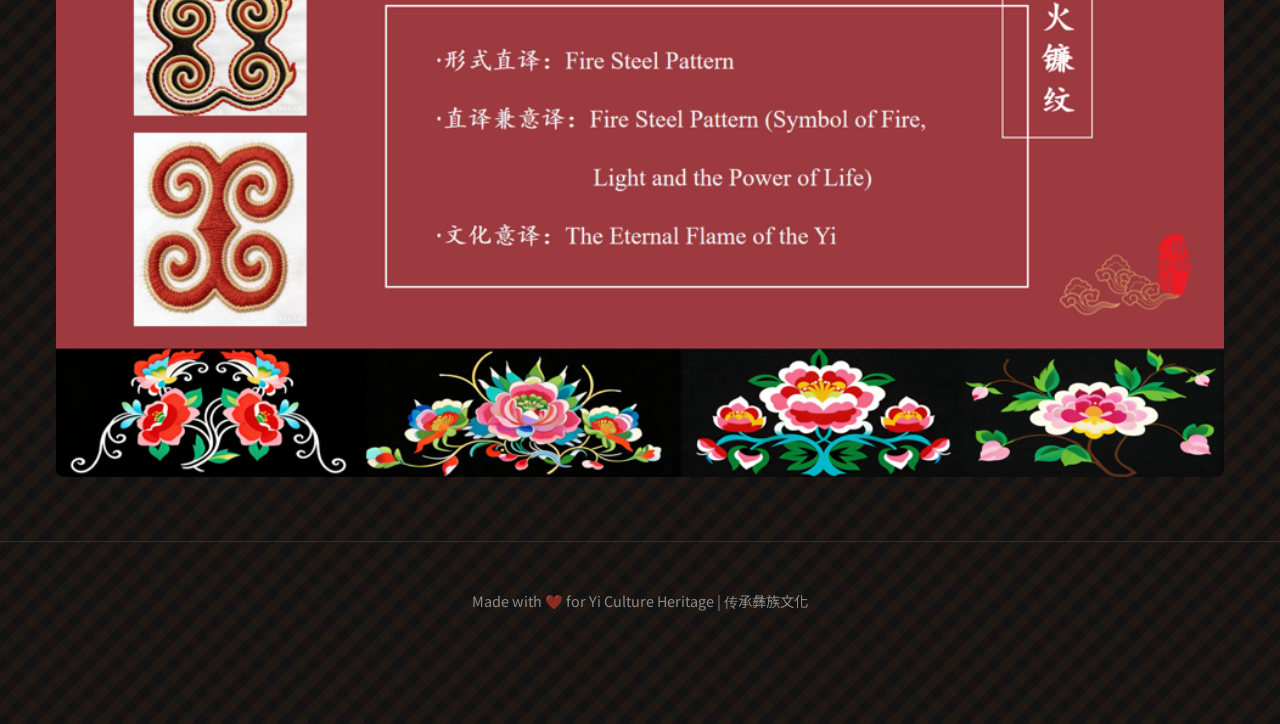
==== commit f1b344e8: "Move translation guide images into gallery Co-Authored-By: Aime <aime@bytedance.com> Change-Id: Ifc7" ====
--- a/translation-guide/index.html
+++ b/translation-guide/index.html
@@ -173,29 +173,11 @@
 
         <!-- 图片展示 -->
         <div class="gallery-container">
-            <img src="page01.png" alt="翻译手册 第1页" class="translation-image">
-            <img src="page02.png" alt="翻译手册 第2页" class="translation-image">
-            <img src="page03.png" alt="翻译手册 第3页" class="translation-image">
-            <img src="page04.png" alt="翻译手册 第4页" class="translation-image">
-            <img src="page05.png" alt="翻译手册 第5页" class="translation-image">
-            <img src="page06.png" alt="翻译手册 第6页" class="translation-image">
-            <img src="page07.png" alt="翻译手册 第7页" class="translation-image">
-            <img src="page08.png" alt="翻译手册 第8页" class="translation-image">
-            <img src="page09.png" alt="翻译手册 第9页" class="translation-image">
-            <img src="page11.png" alt="翻译手册 第11页" class="translation-image">
-            <img src="page12.png" alt="翻译手册 第12页" class="translation-image">
-            <img src="page13.png" alt="翻译手册 第13页" class="translation-image">
-            <img src="page14.png" alt="翻译手册 第14页" class="translation-image">
-            <img src="page15.png" alt="翻译手册 第15页" class="translation-image">
-            <img src="page16.png" alt="翻译手册 第16页" class="translation-image">
-            <img src="page17.png" alt="翻译手册 第17页" class="translation-image">
-            <img src="page18.png" alt="翻译手册 第18页" class="translation-image">
-            <img src="page19.png" alt="翻译手册 第19页" class="translation-image">
-            <img src="page20.png" alt="翻译手册 第20页" class="translation-image">
-            <img src="page21.png" alt="翻译手册 第21页" class="translation-image">
-            <img src="page22.png" alt="翻译手册 第22页" class="translation-image">
-            <img src="page23.png" alt="翻译手册 第23页" class="translation-image">
-            <img src="page24.png" alt="翻译手册 第24页" class="translation-image">
+            <img src="page1.png" alt="翻译手册 第1页" class="translation-image">
+            <img src="page2.png" alt="翻译手册 第2页" class="translation-image">
+            <img src="page3.png" alt="翻译手册 第3页" class="translation-image">
+            <img src="page4.png" alt="翻译手册 第4页" class="translation-image">
+            <img src="page5.png" alt="翻译手册 第5页" class="translation-image">
         </div>
 
         <!-- 页脚 -->
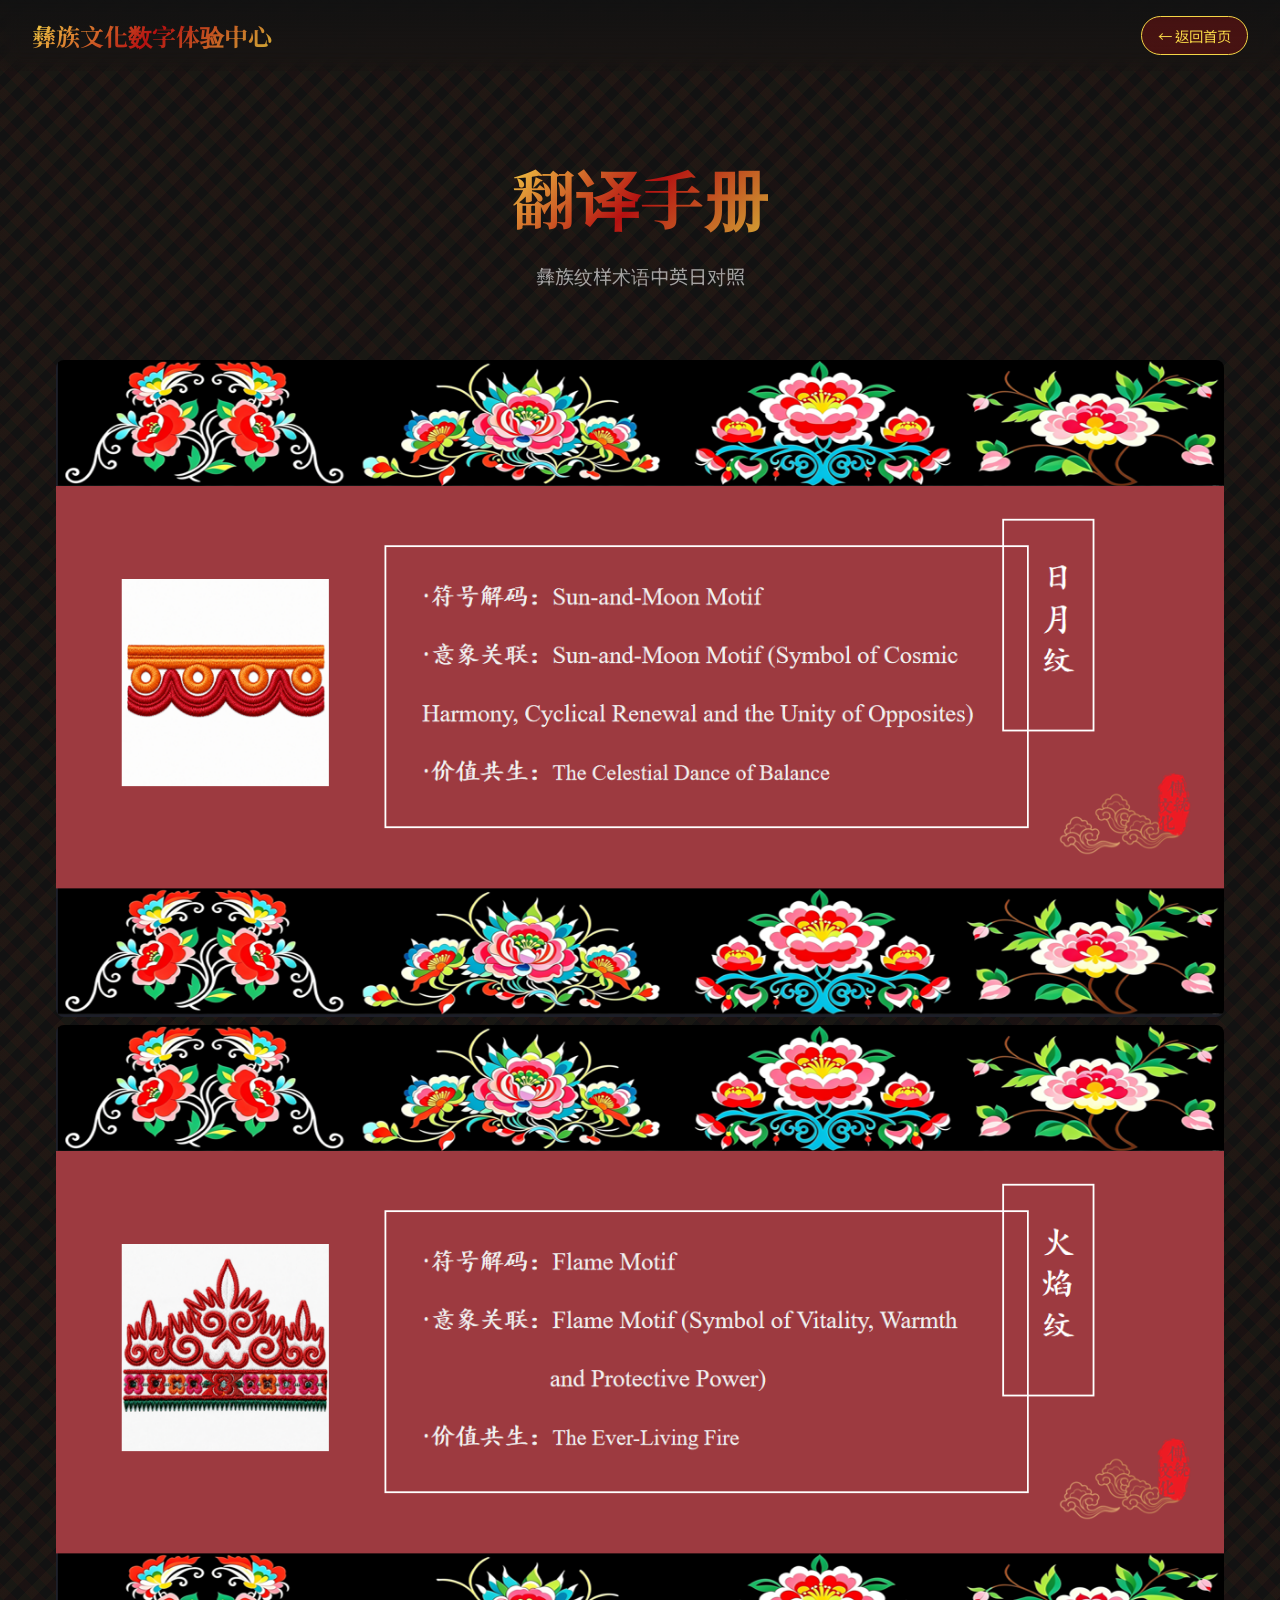
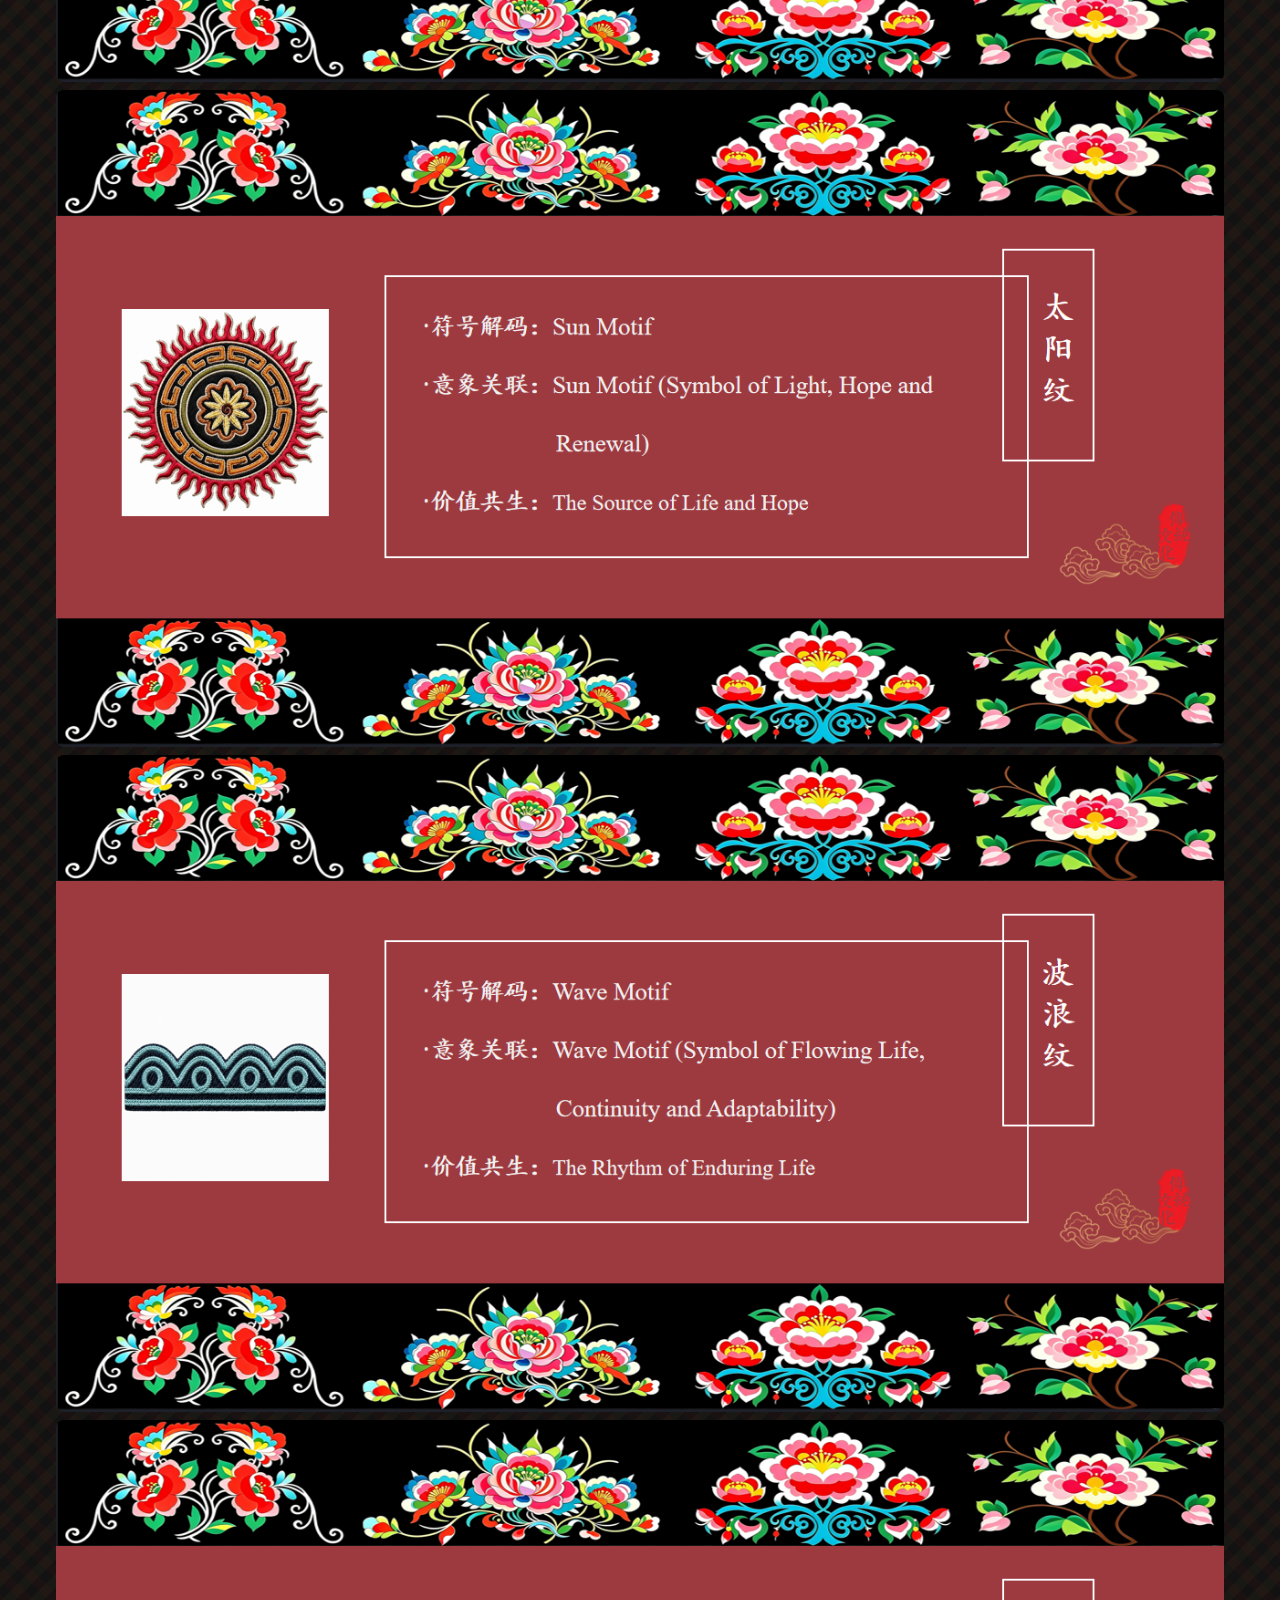
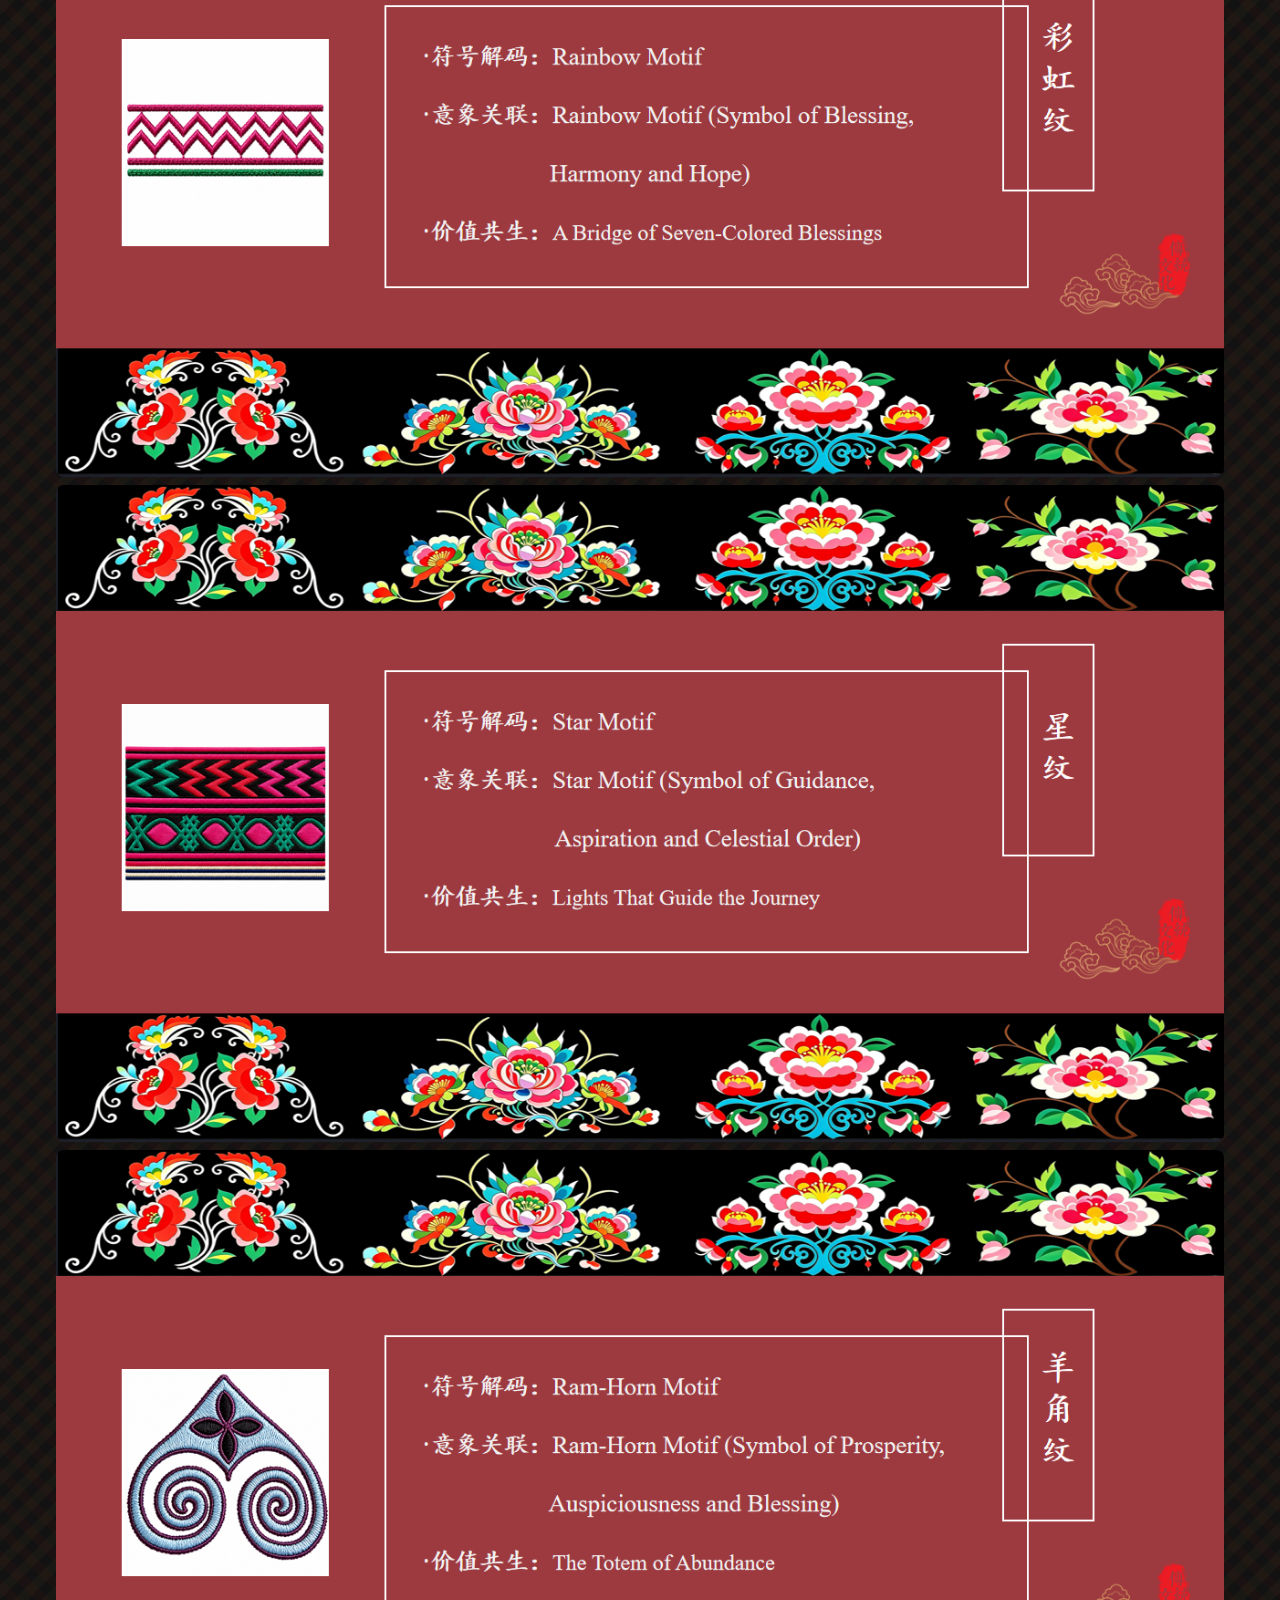
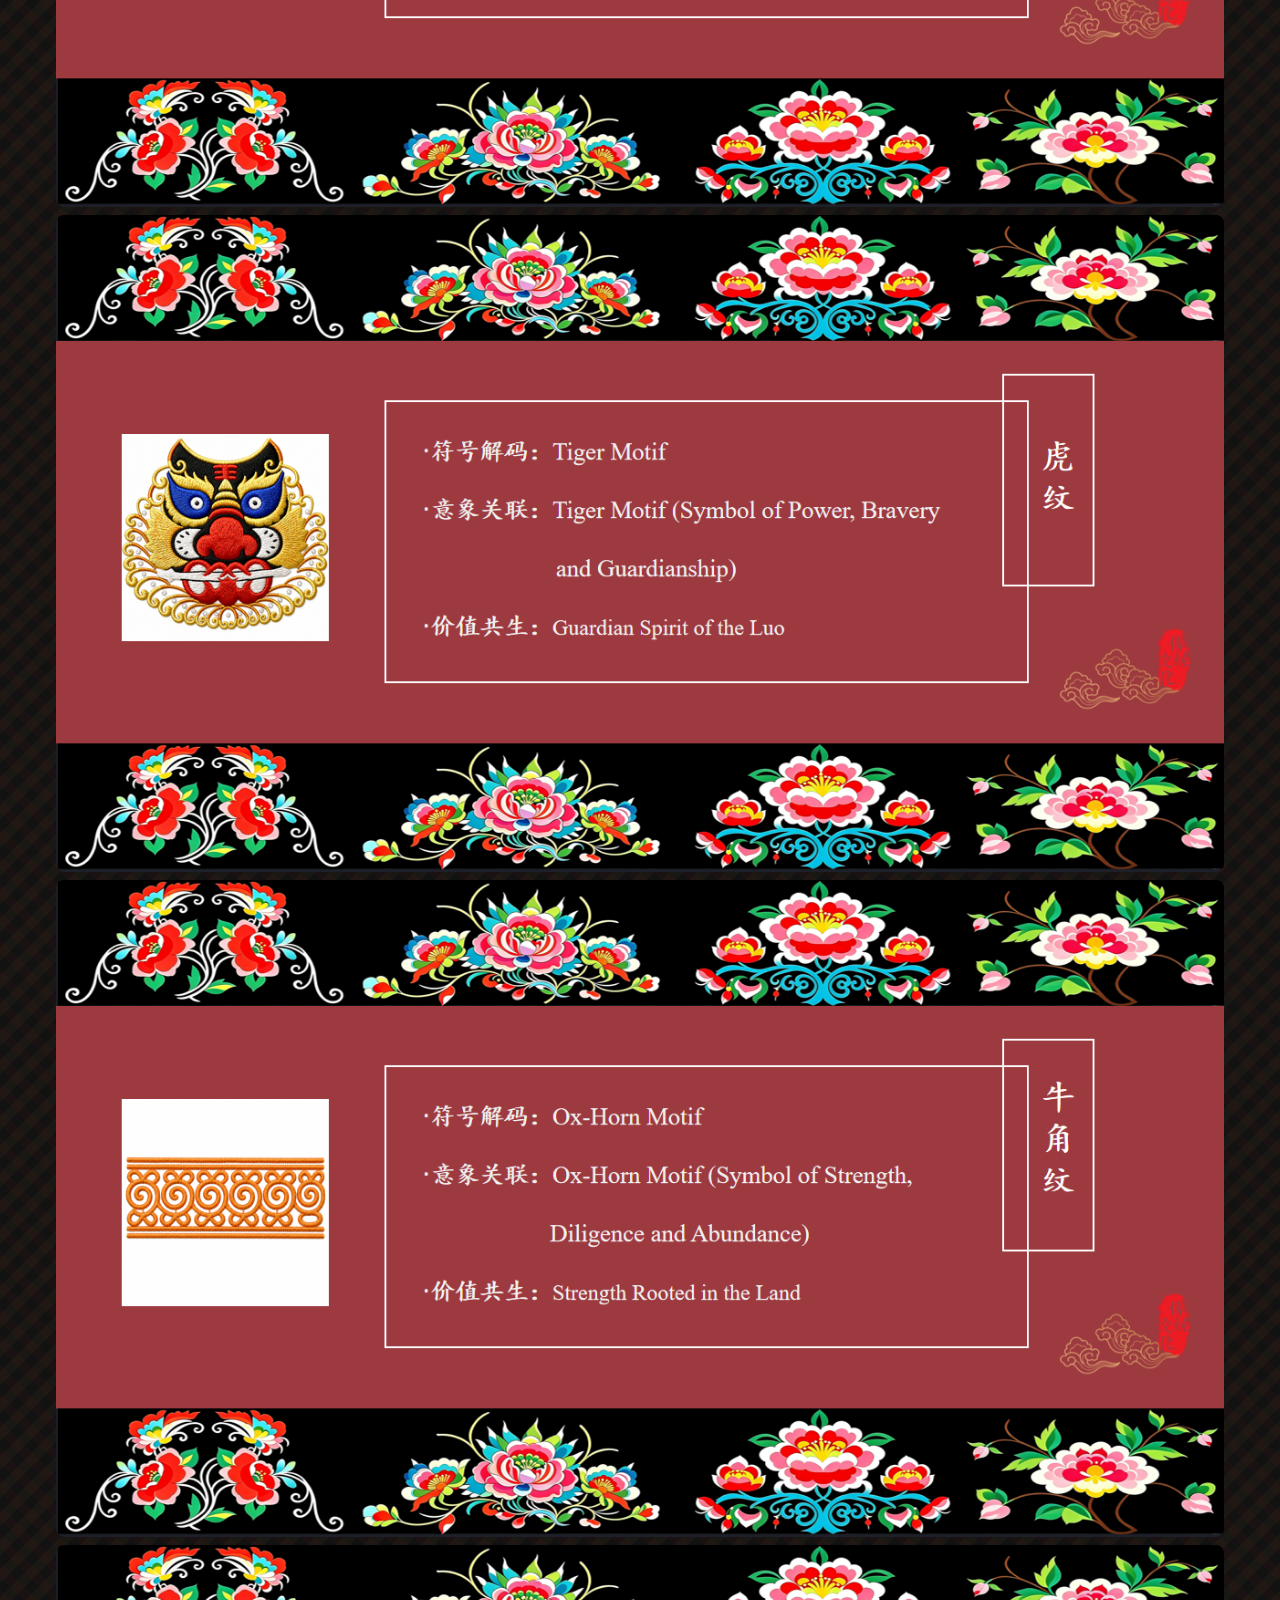
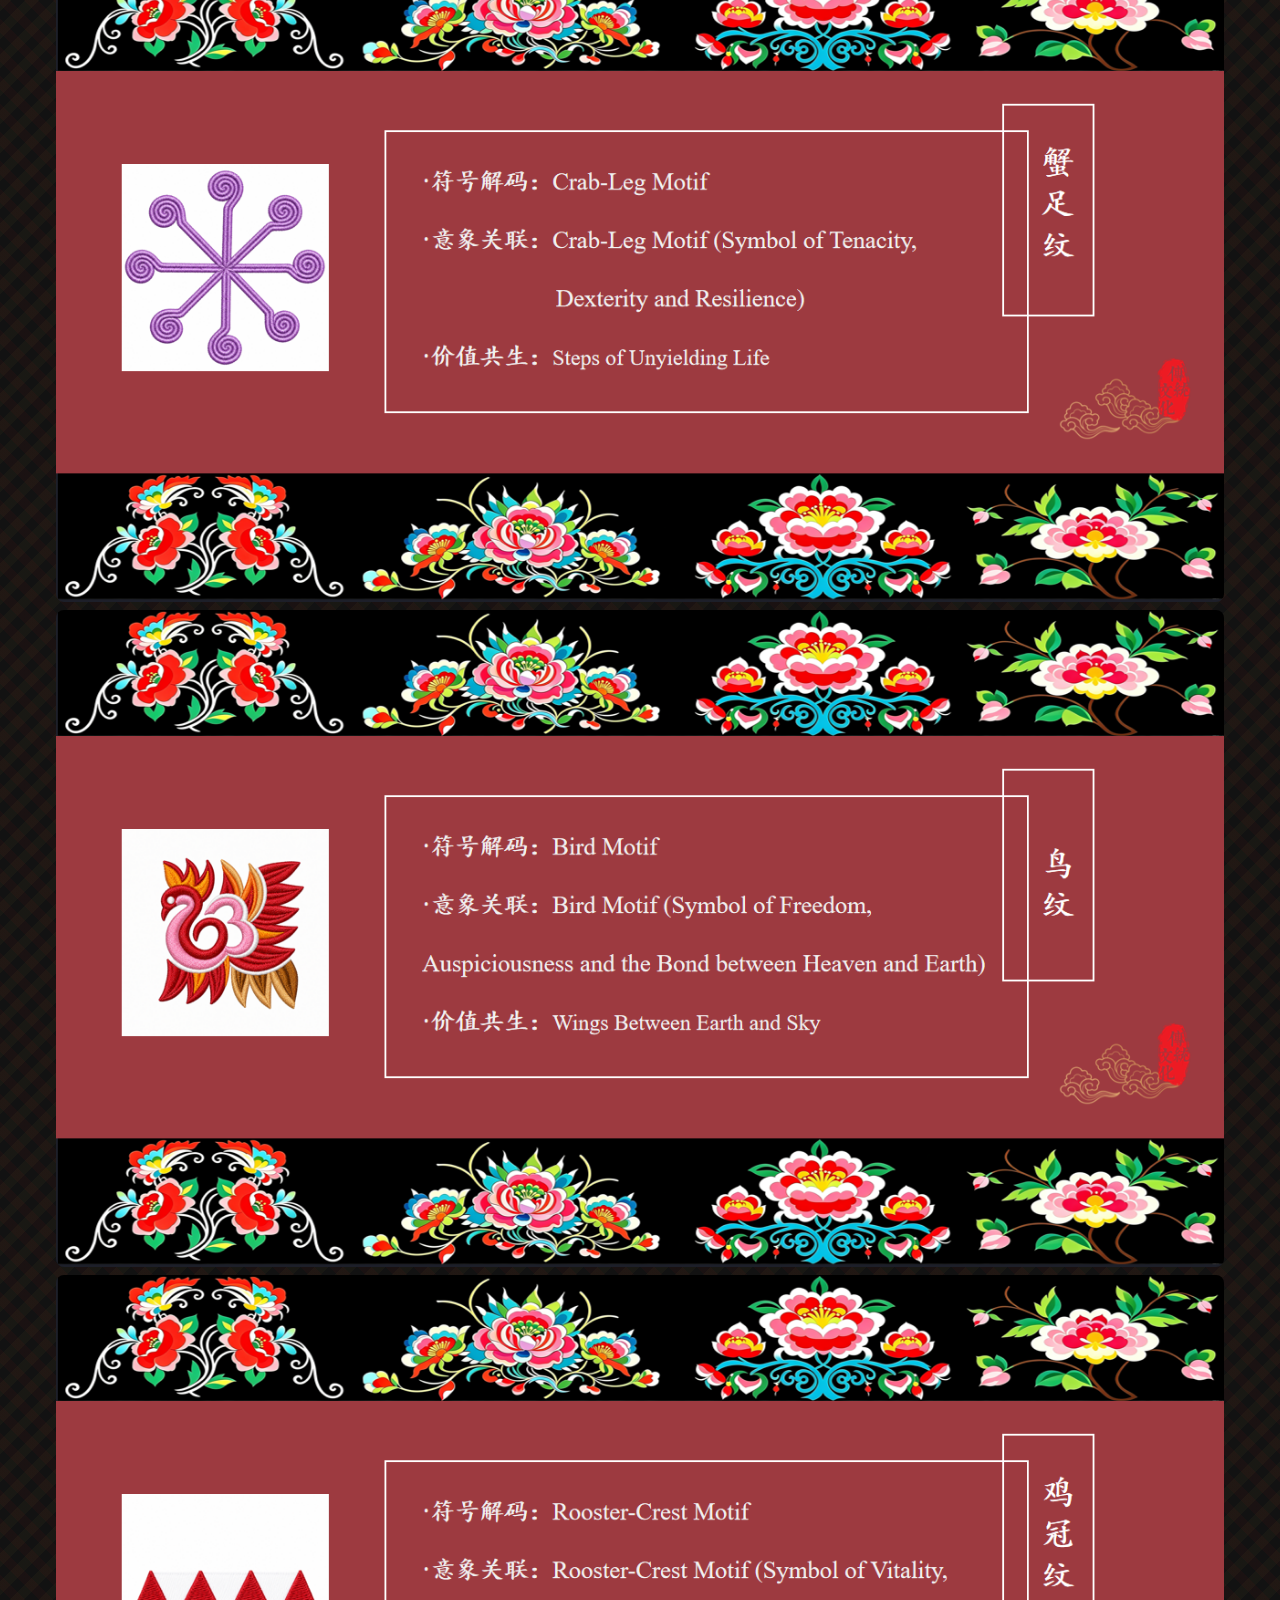
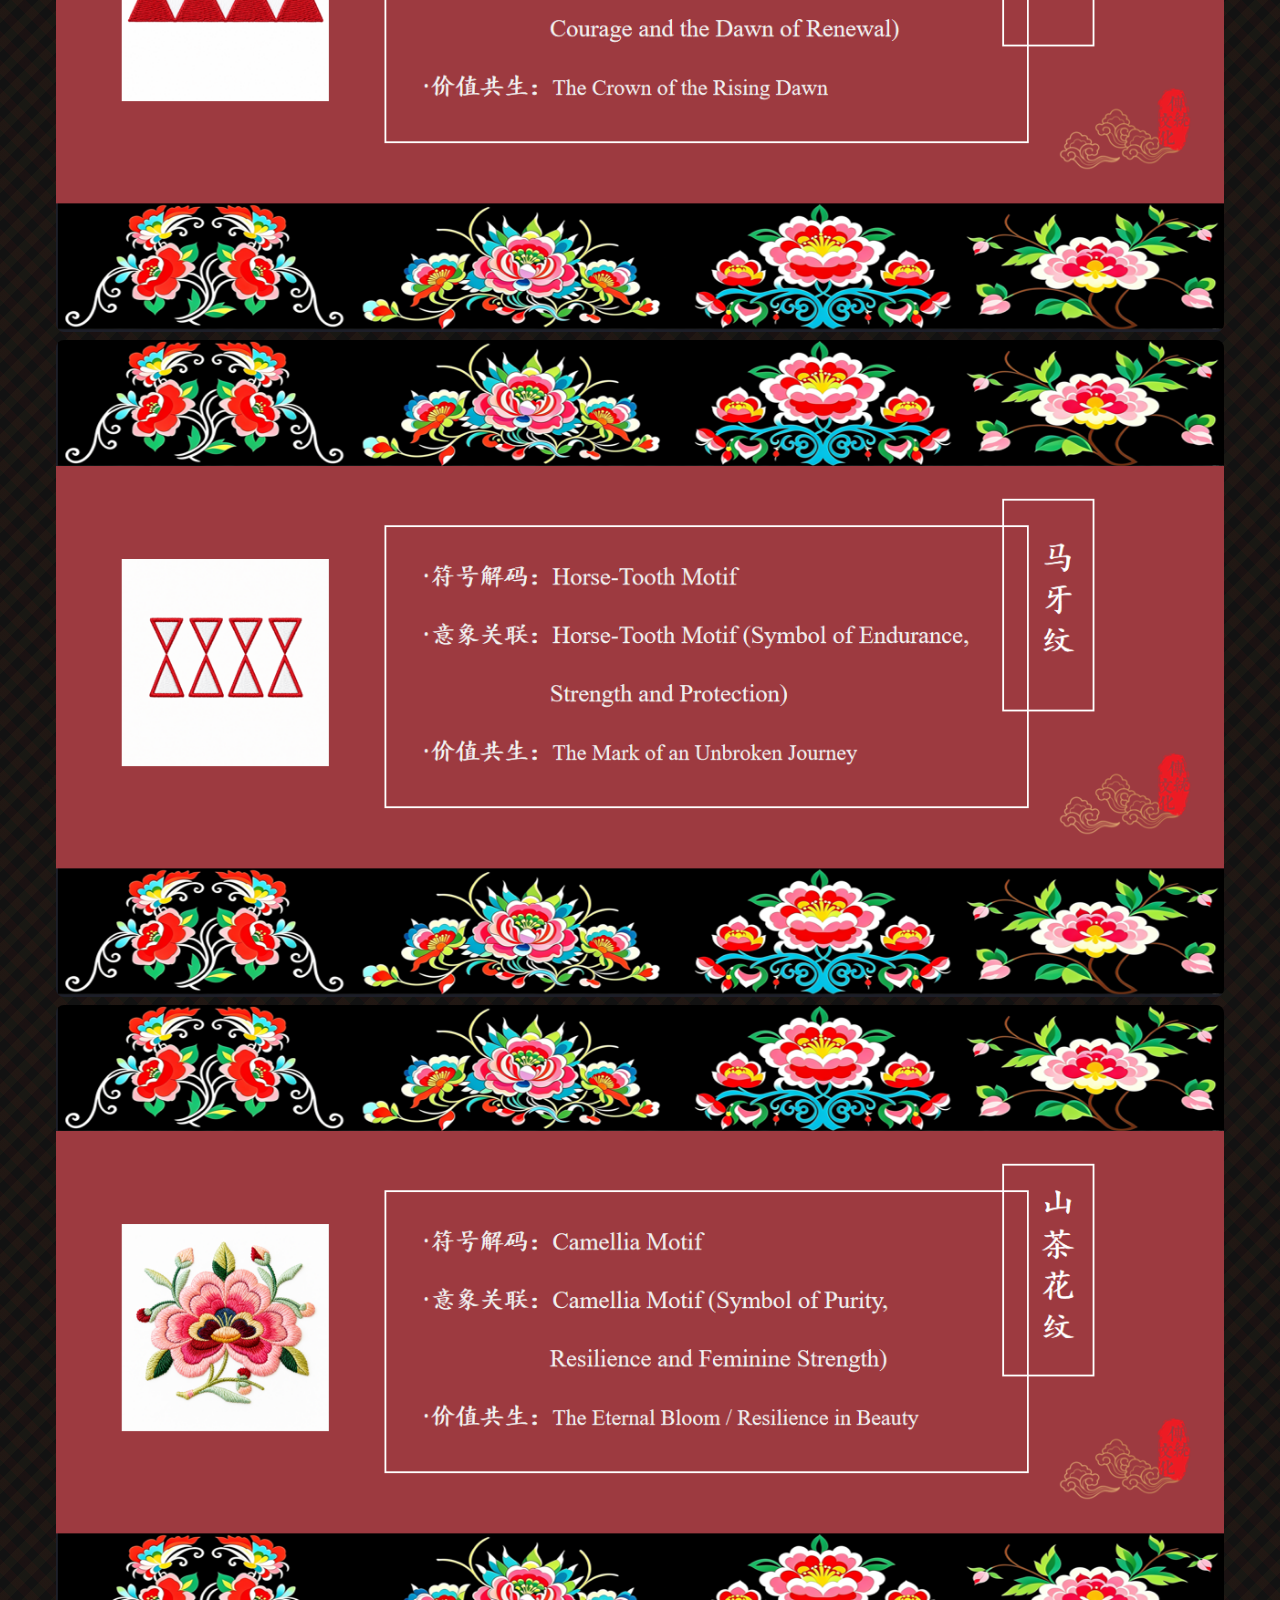
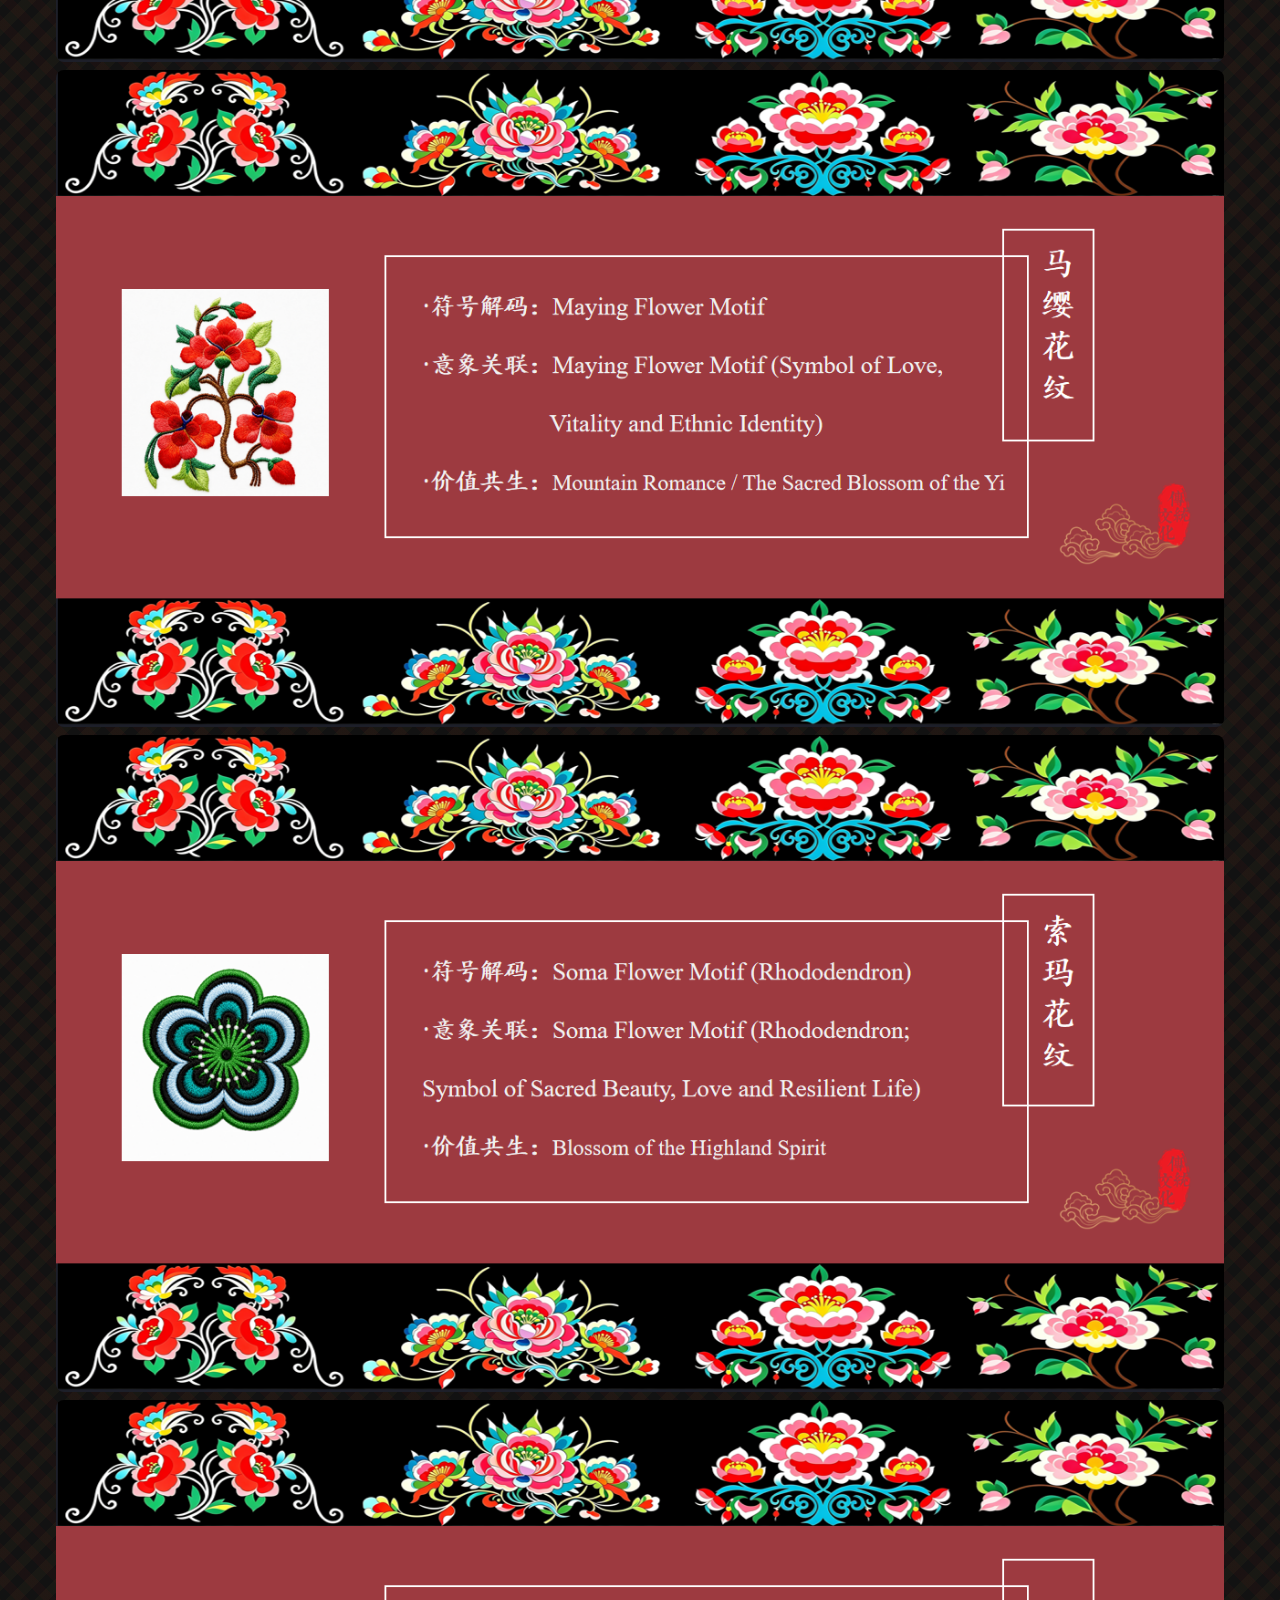
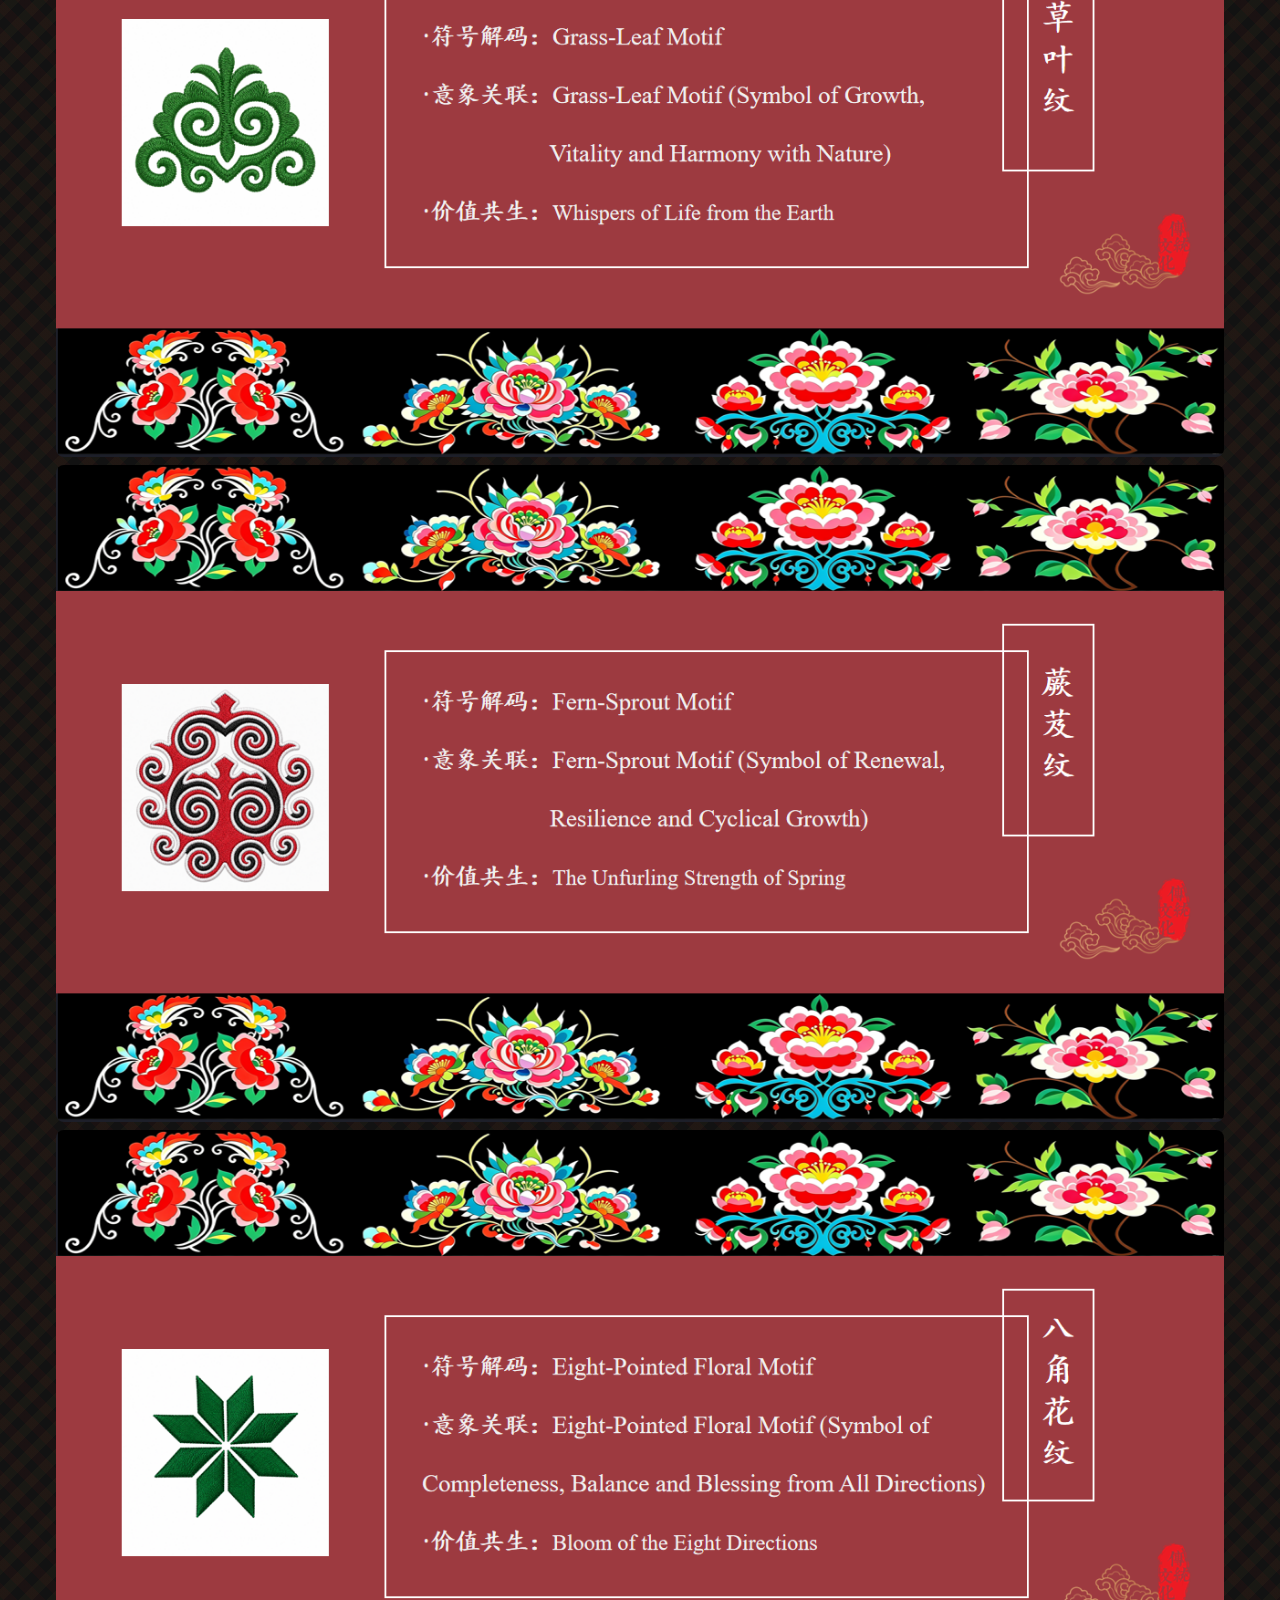
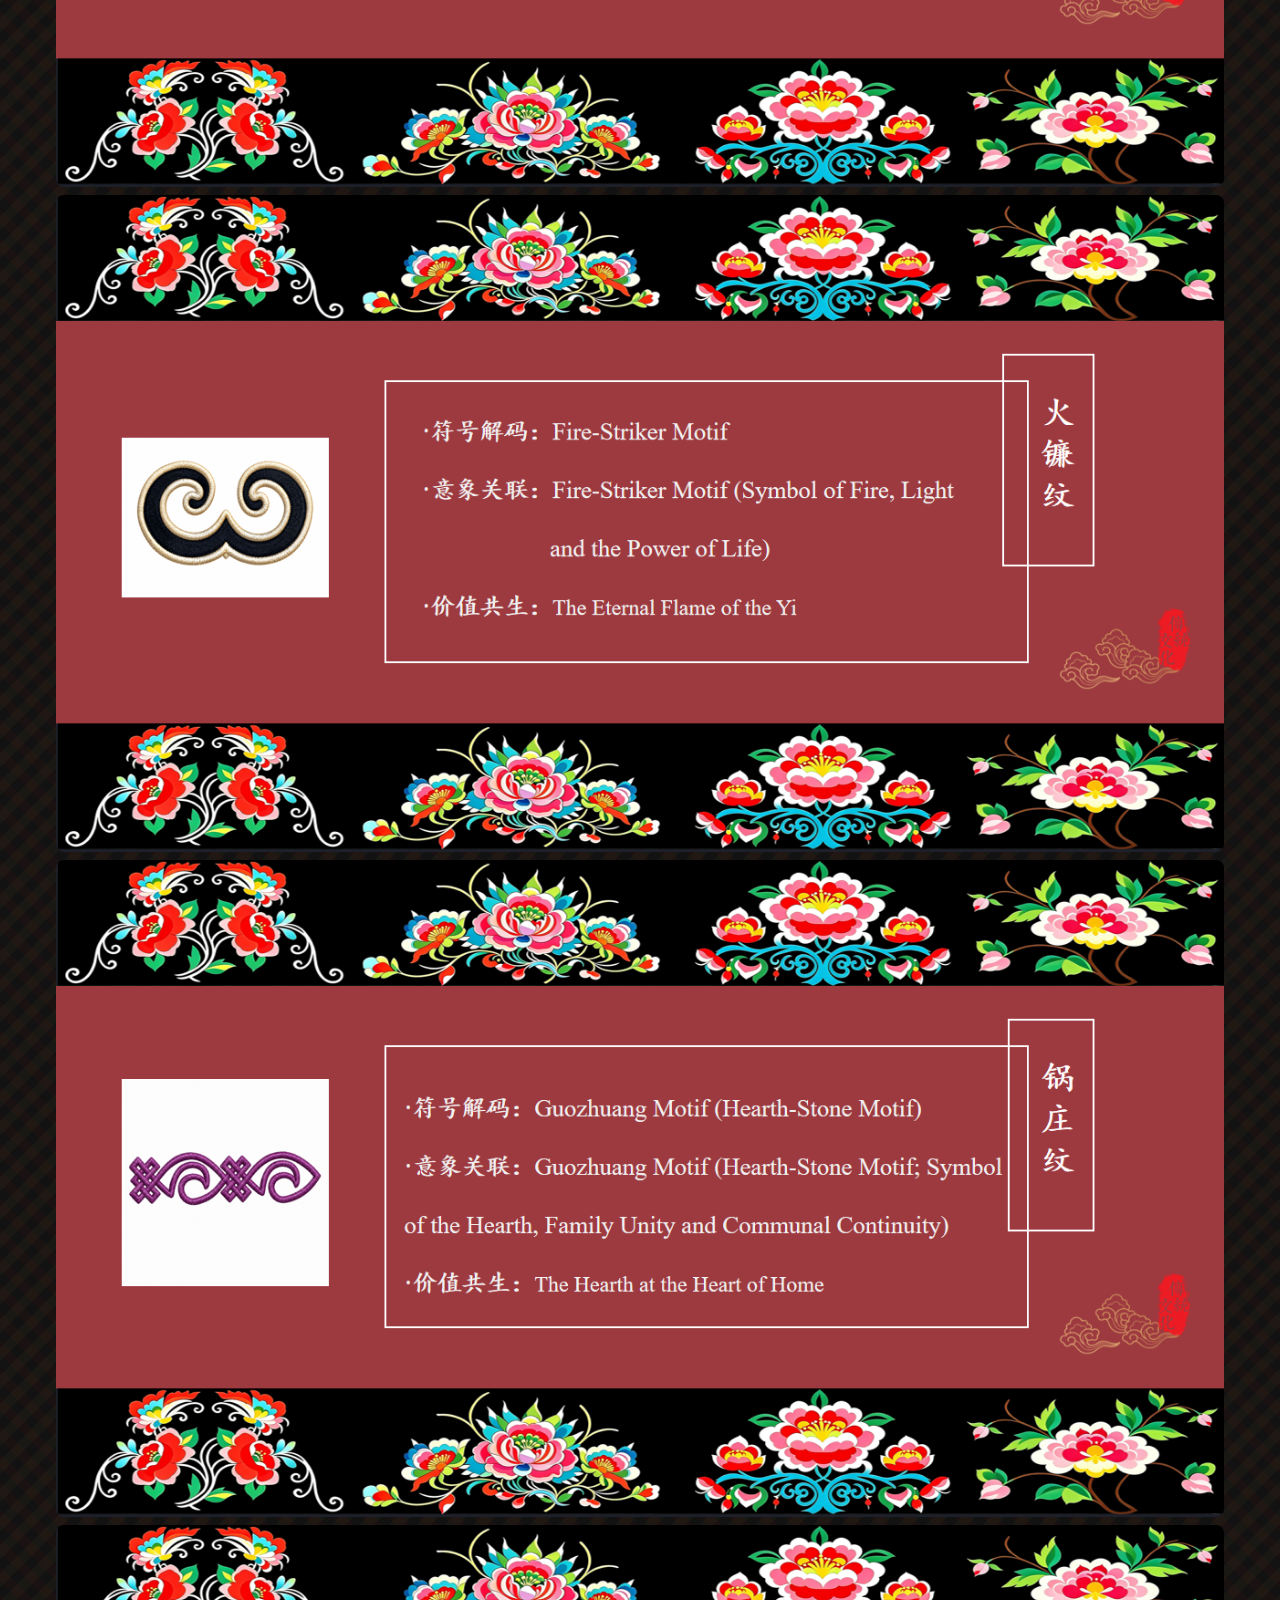
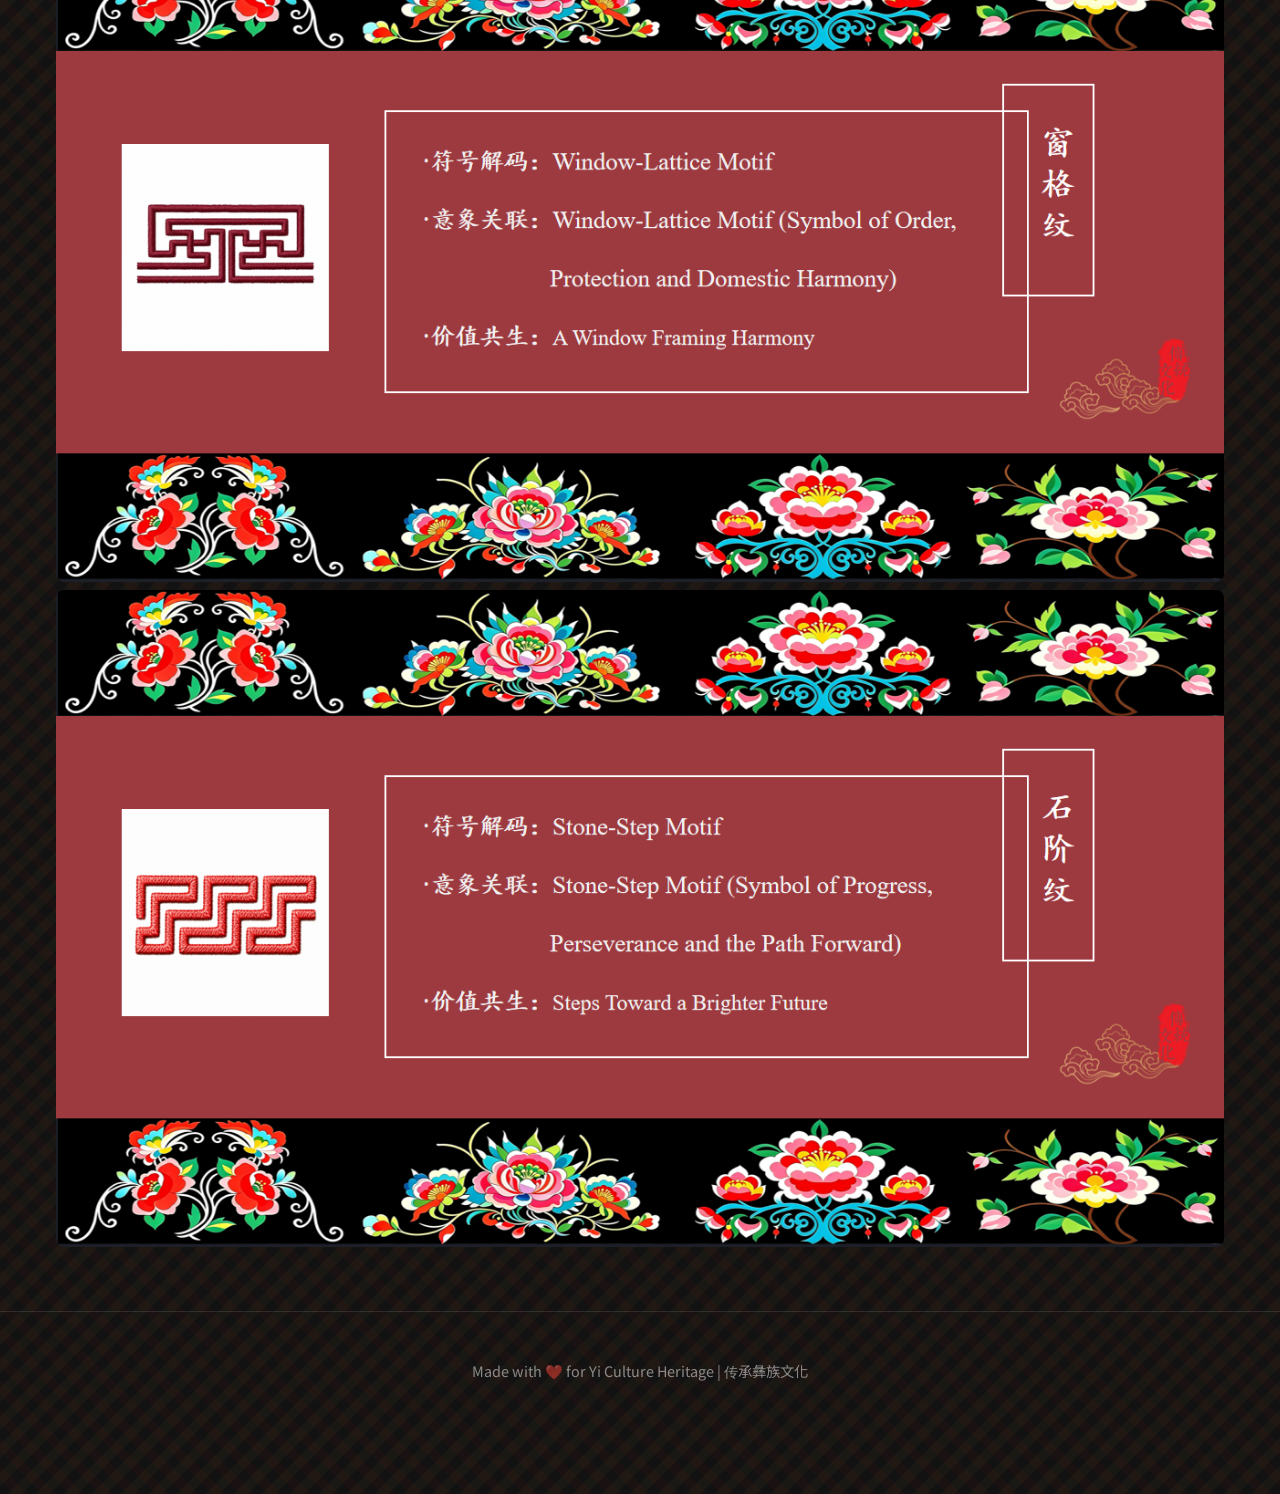
==== commit 32728eed: "Use numbered translation guide images Co-Authored-By: Aime <aime@bytedance.com> Change-Id: I5be0f11e" ====
--- a/translation-guide/index.html
+++ b/translation-guide/index.html
@@ -173,11 +173,29 @@
 
         <!-- 图片展示 -->
         <div class="gallery-container">
-            <img src="page1.png" alt="翻译手册 第1页" class="translation-image">
-            <img src="page2.png" alt="翻译手册 第2页" class="translation-image">
-            <img src="page3.png" alt="翻译手册 第3页" class="translation-image">
-            <img src="page4.png" alt="翻译手册 第4页" class="translation-image">
-            <img src="page5.png" alt="翻译手册 第5页" class="translation-image">
+            <img src="01.png" alt="翻译手册 第1页" class="translation-image">
+            <img src="02.png" alt="翻译手册 第2页" class="translation-image">
+            <img src="03.png" alt="翻译手册 第3页" class="translation-image">
+            <img src="04.png" alt="翻译手册 第4页" class="translation-image">
+            <img src="05.png" alt="翻译手册 第5页" class="translation-image">
+            <img src="06.png" alt="翻译手册 第6页" class="translation-image">
+            <img src="07.png" alt="翻译手册 第7页" class="translation-image">
+            <img src="08.png" alt="翻译手册 第8页" class="translation-image">
+            <img src="09.png" alt="翻译手册 第9页" class="translation-image">
+            <img src="11.png" alt="翻译手册 第11页" class="translation-image">
+            <img src="12.png" alt="翻译手册 第12页" class="translation-image">
+            <img src="13.png" alt="翻译手册 第13页" class="translation-image">
+            <img src="14.png" alt="翻译手册 第14页" class="translation-image">
+            <img src="15.png" alt="翻译手册 第15页" class="translation-image">
+            <img src="16.png" alt="翻译手册 第16页" class="translation-image">
+            <img src="17.png" alt="翻译手册 第17页" class="translation-image">
+            <img src="18.png" alt="翻译手册 第18页" class="translation-image">
+            <img src="19.png" alt="翻译手册 第19页" class="translation-image">
+            <img src="20.png" alt="翻译手册 第20页" class="translation-image">
+            <img src="21.png" alt="翻译手册 第21页" class="translation-image">
+            <img src="22.png" alt="翻译手册 第22页" class="translation-image">
+            <img src="23.png" alt="翻译手册 第23页" class="translation-image">
+            <img src="24.png" alt="翻译手册 第24页" class="translation-image">
         </div>
 
         <!-- 页脚 -->
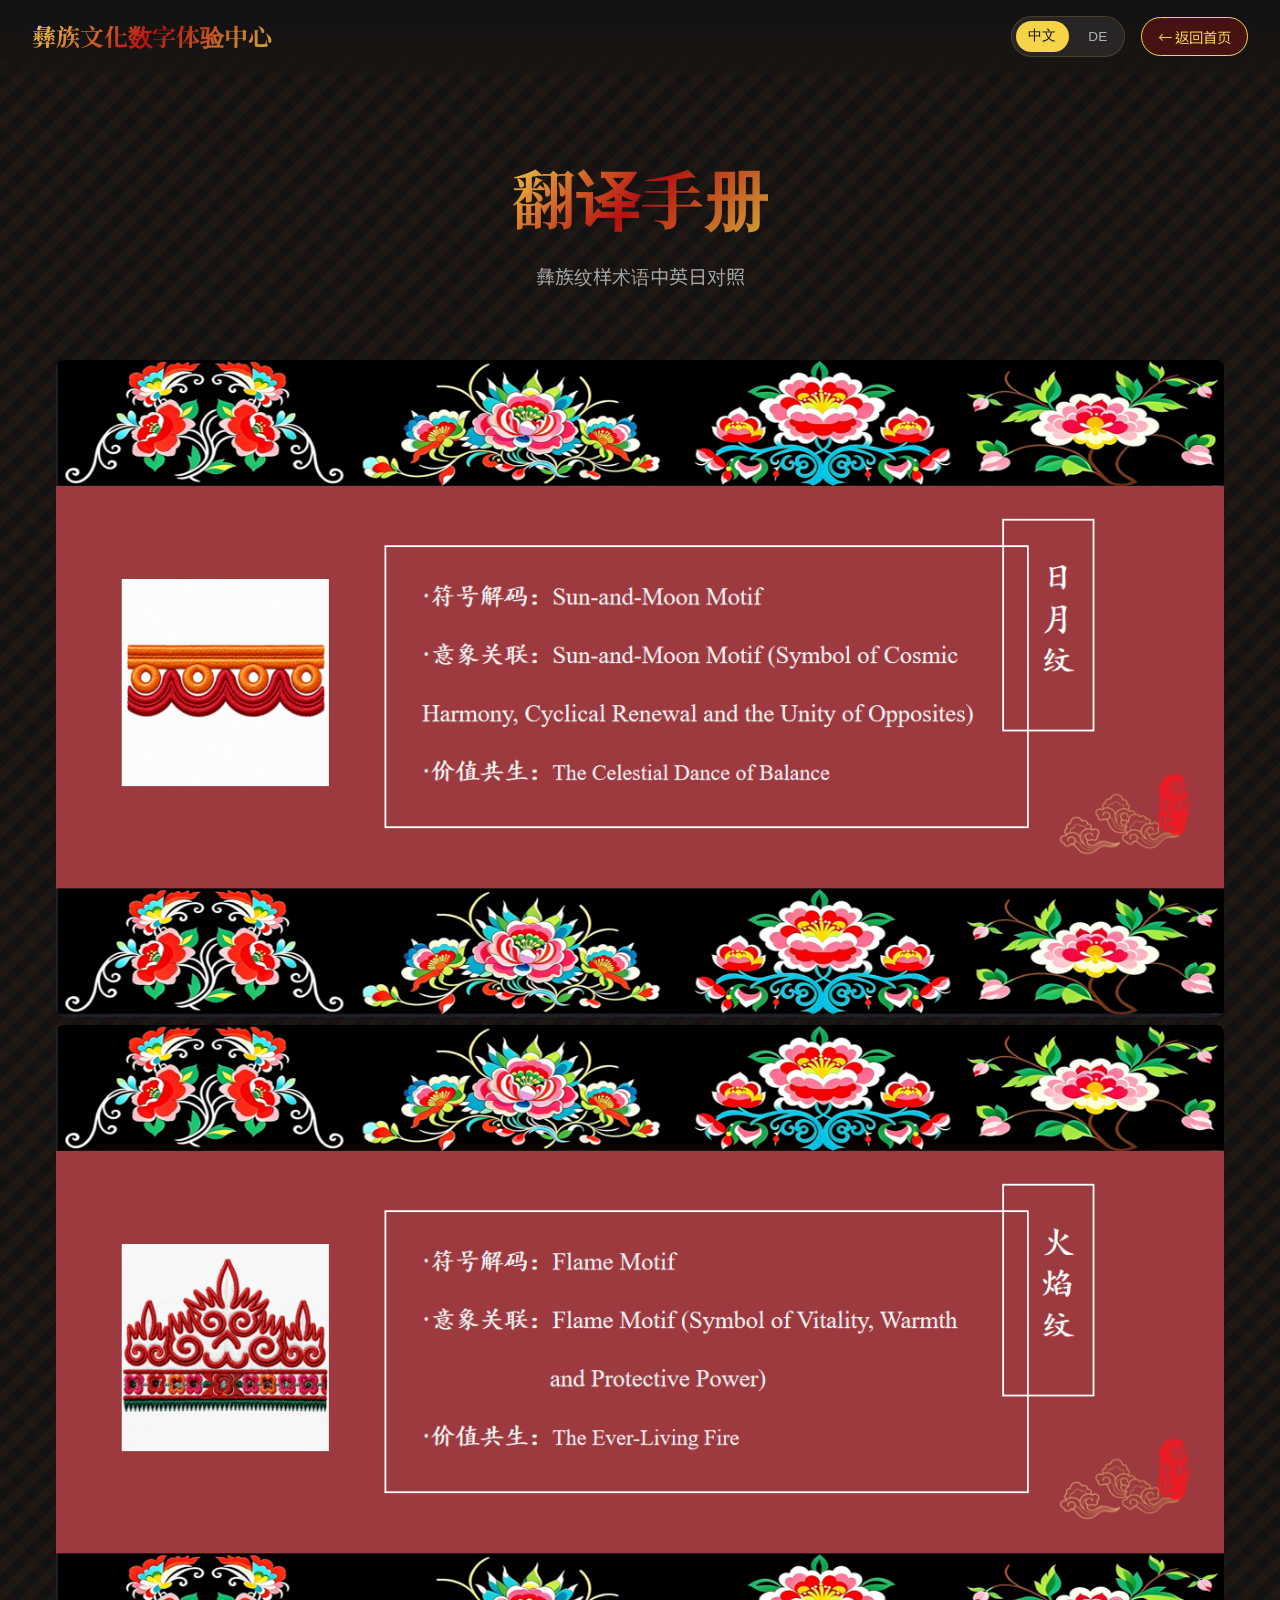
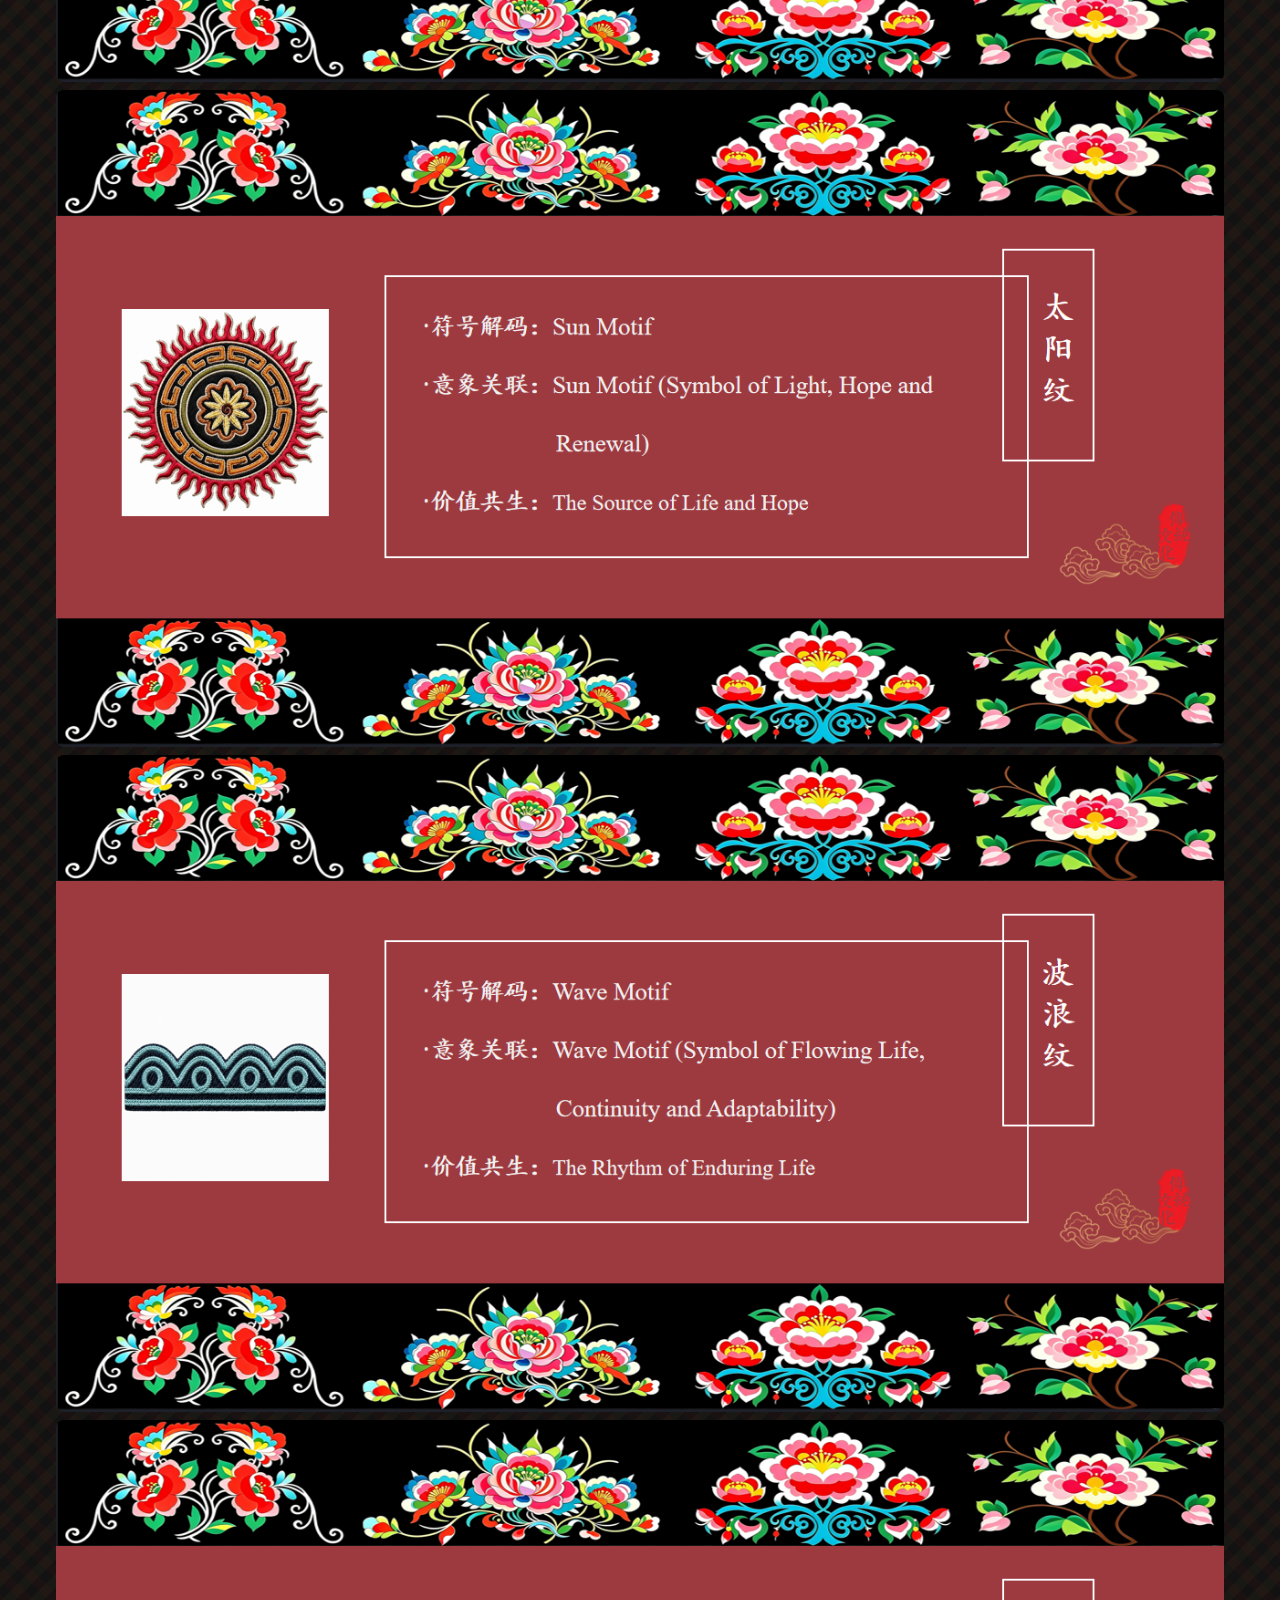
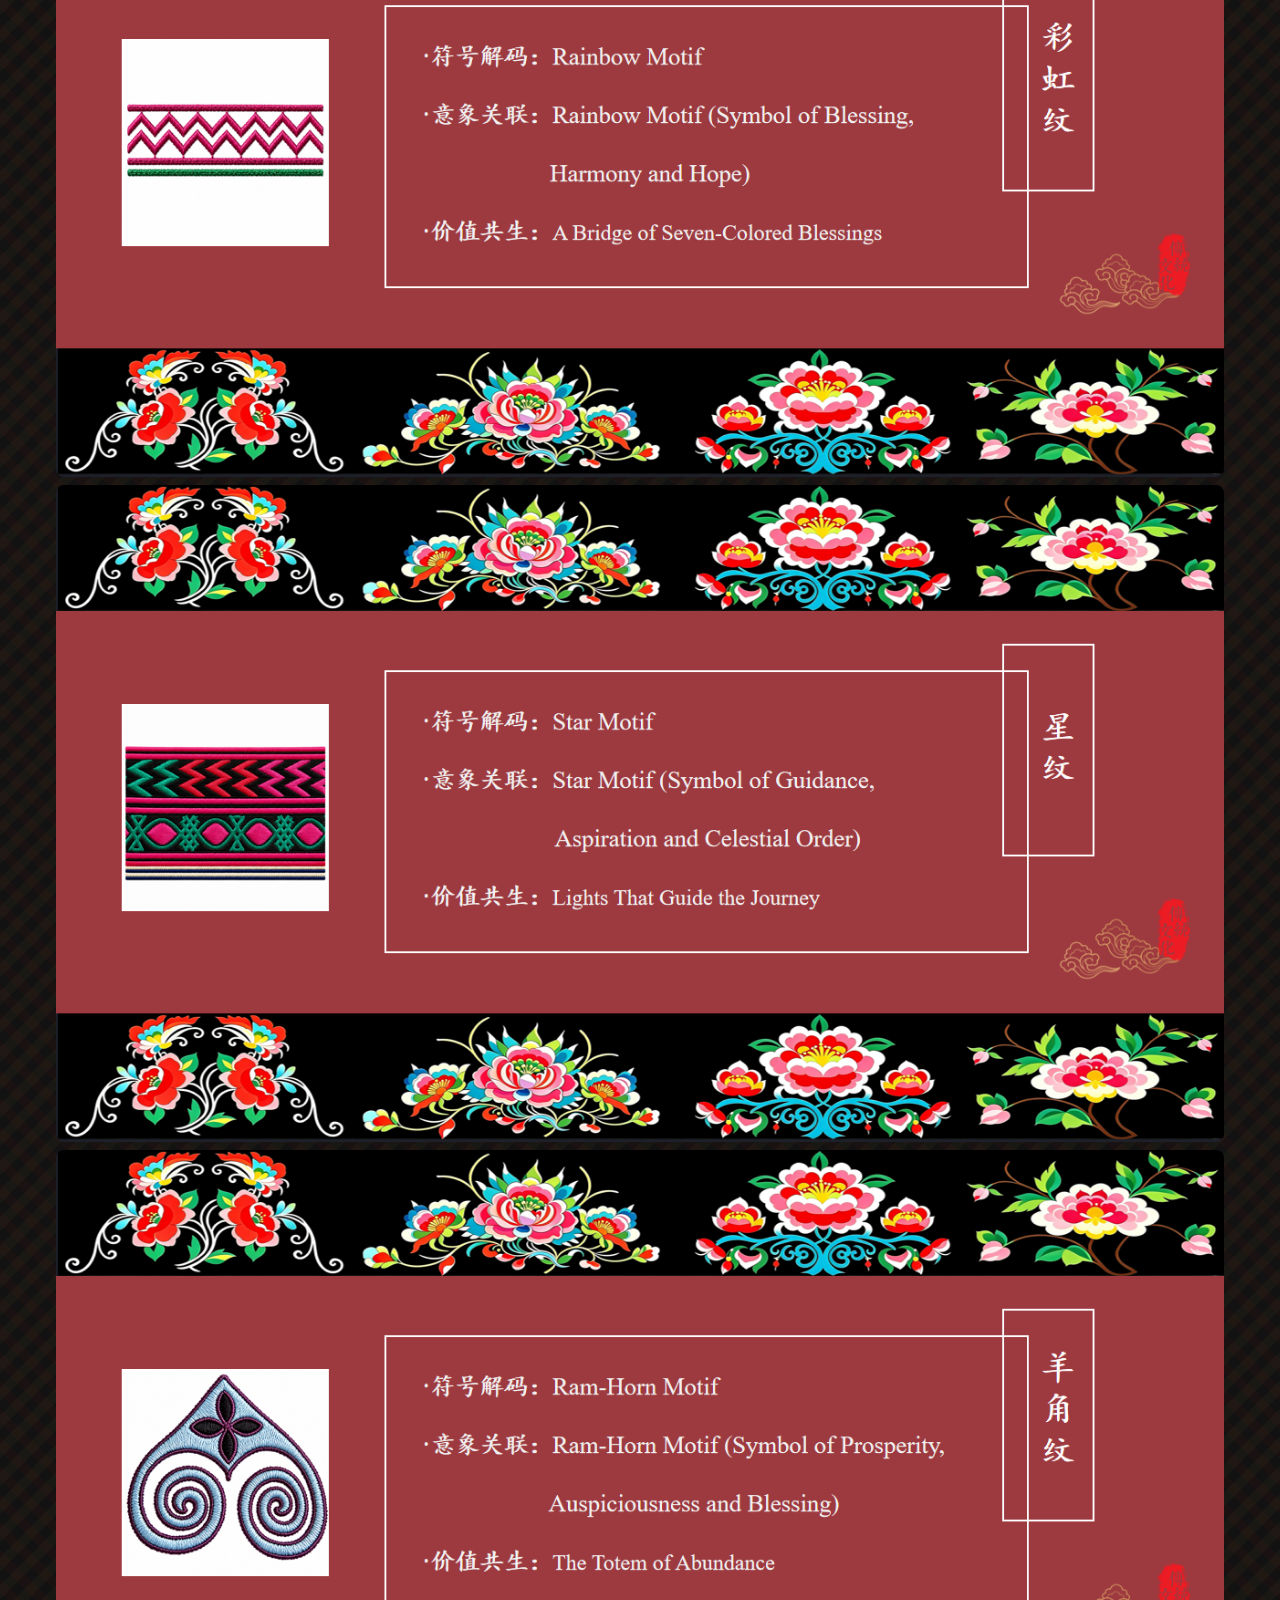
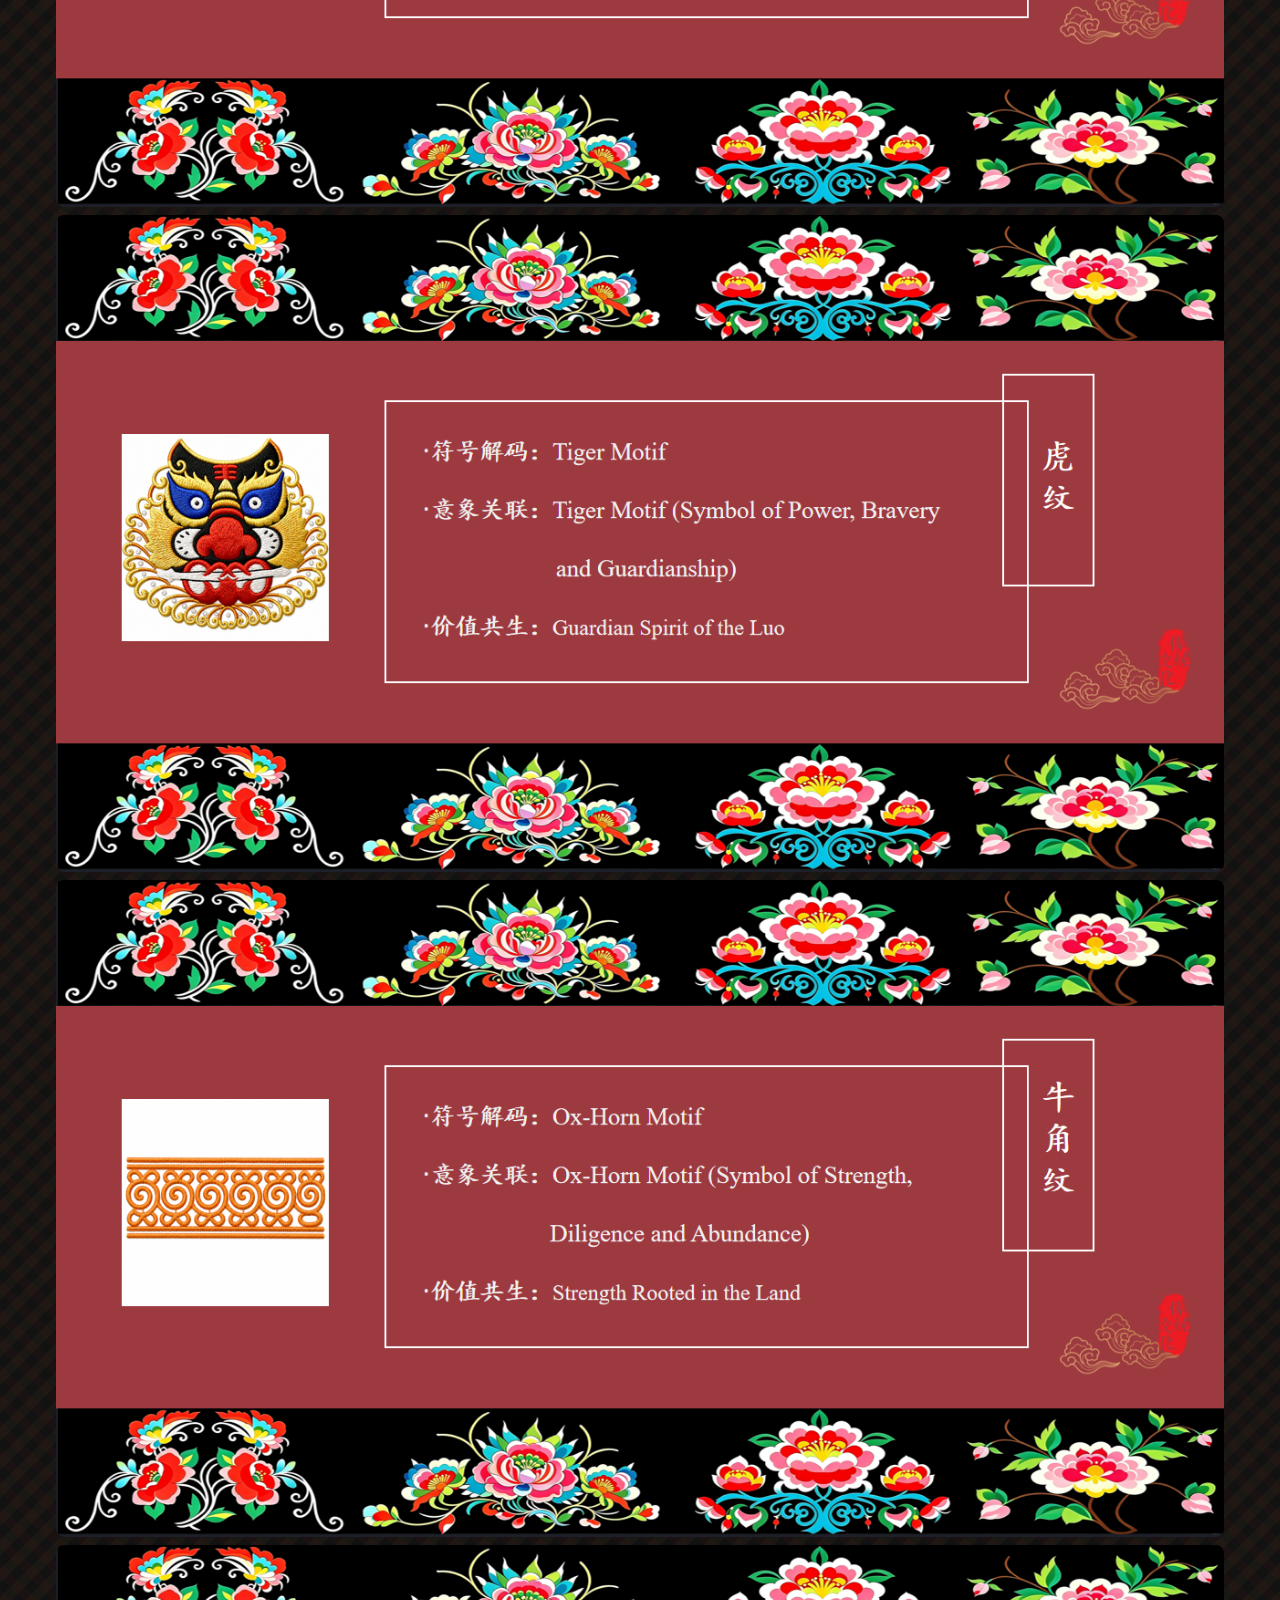
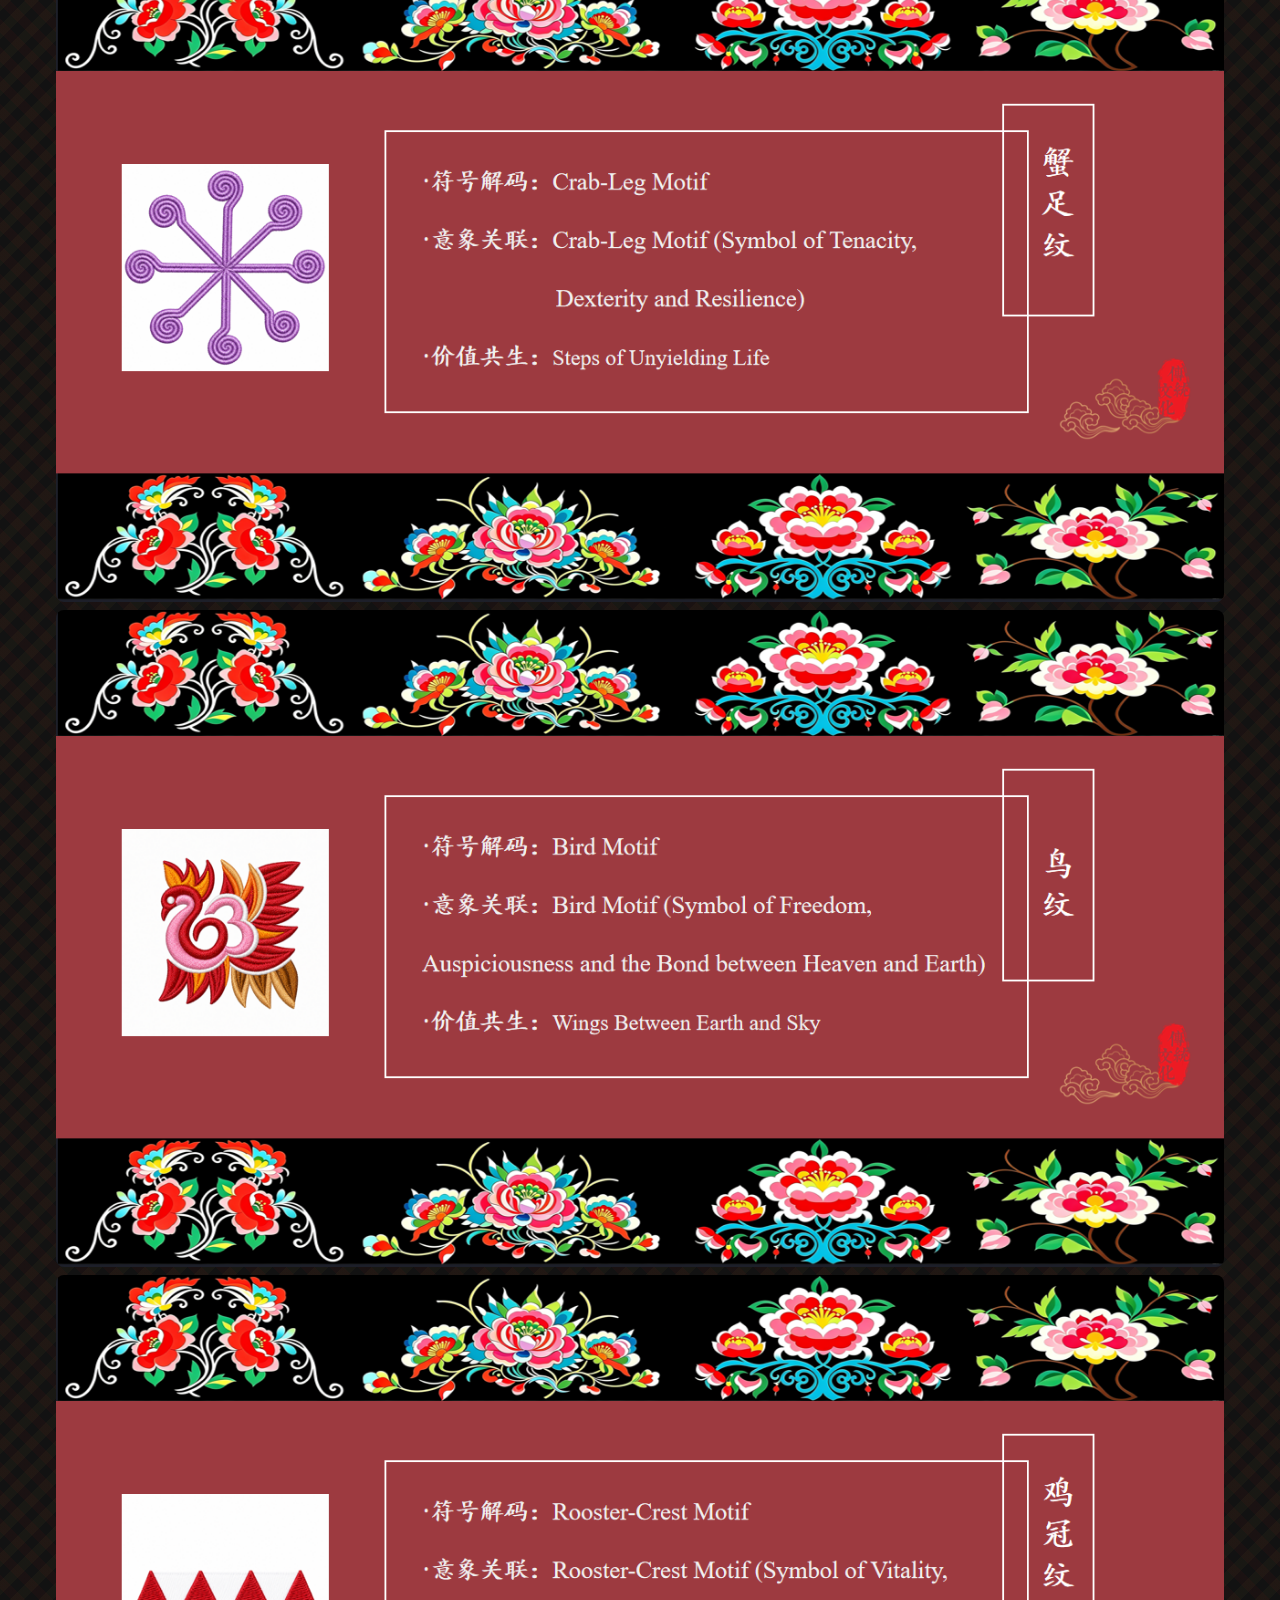
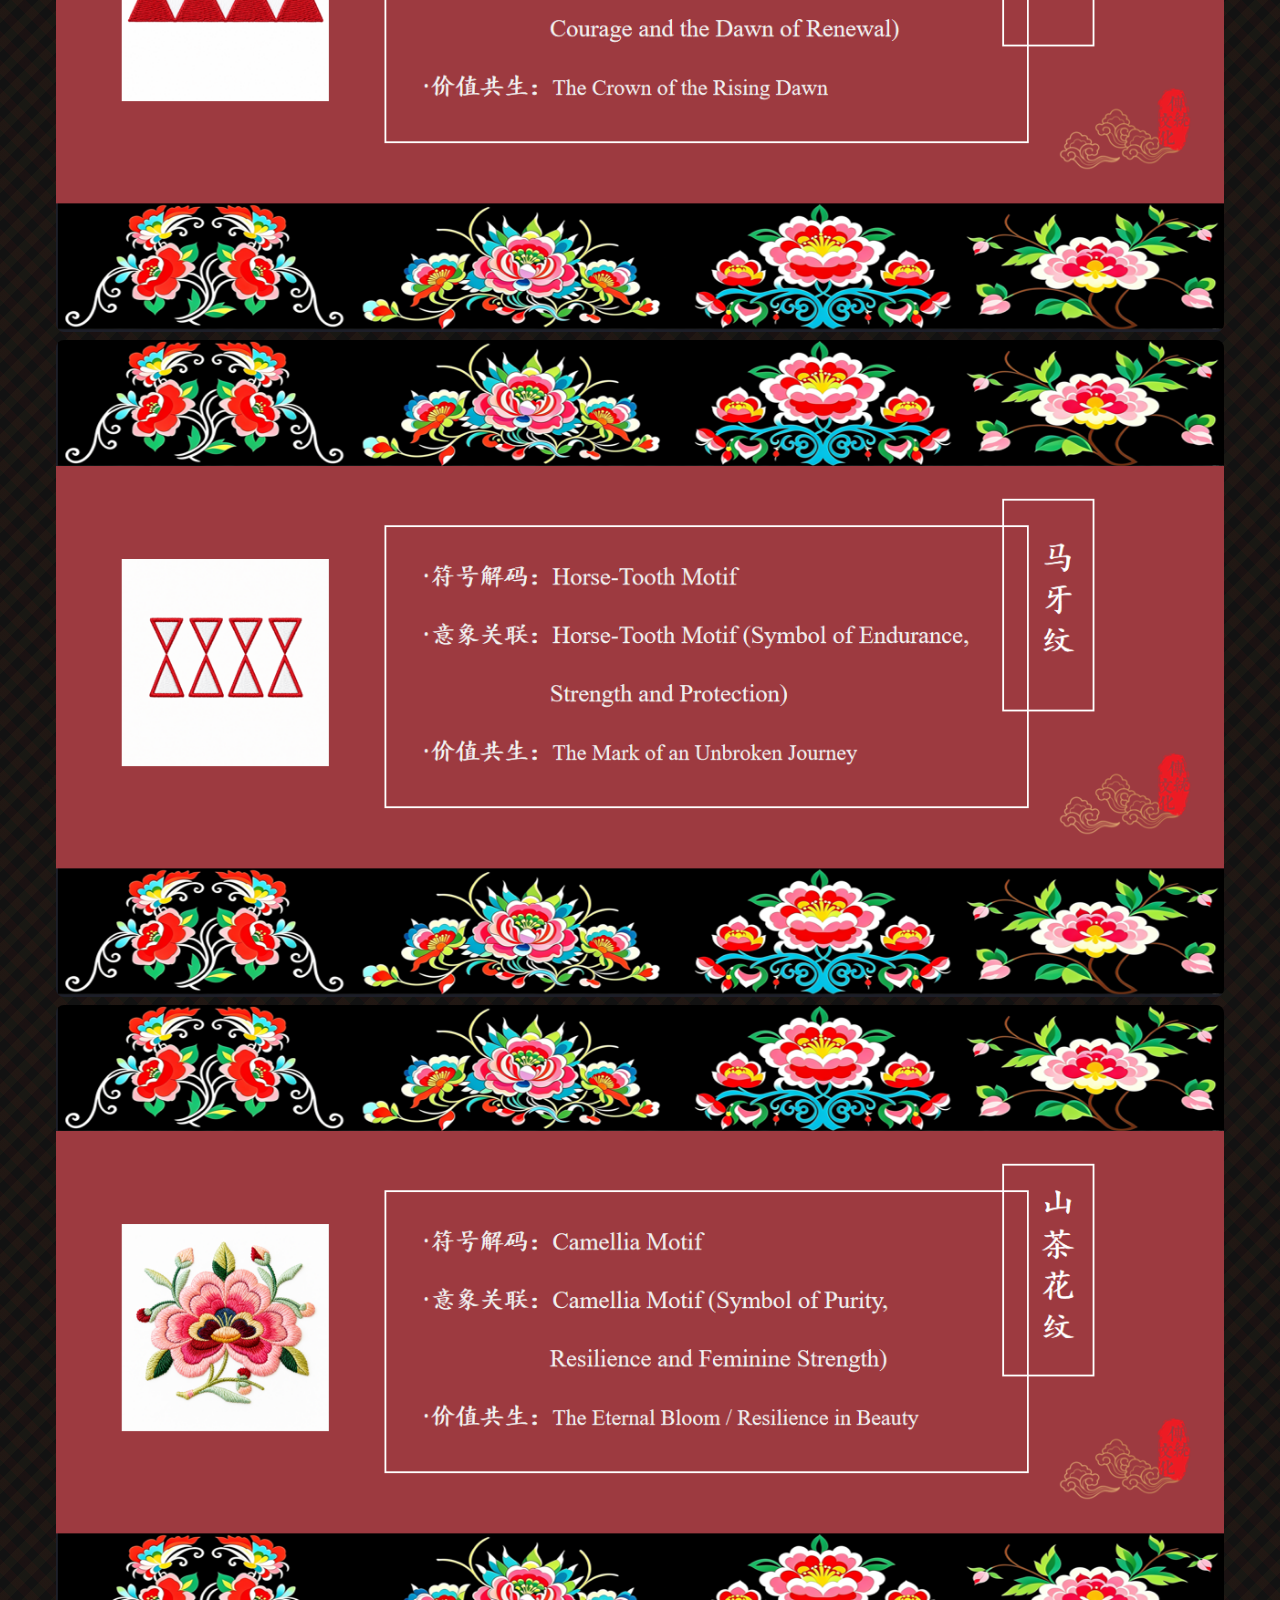
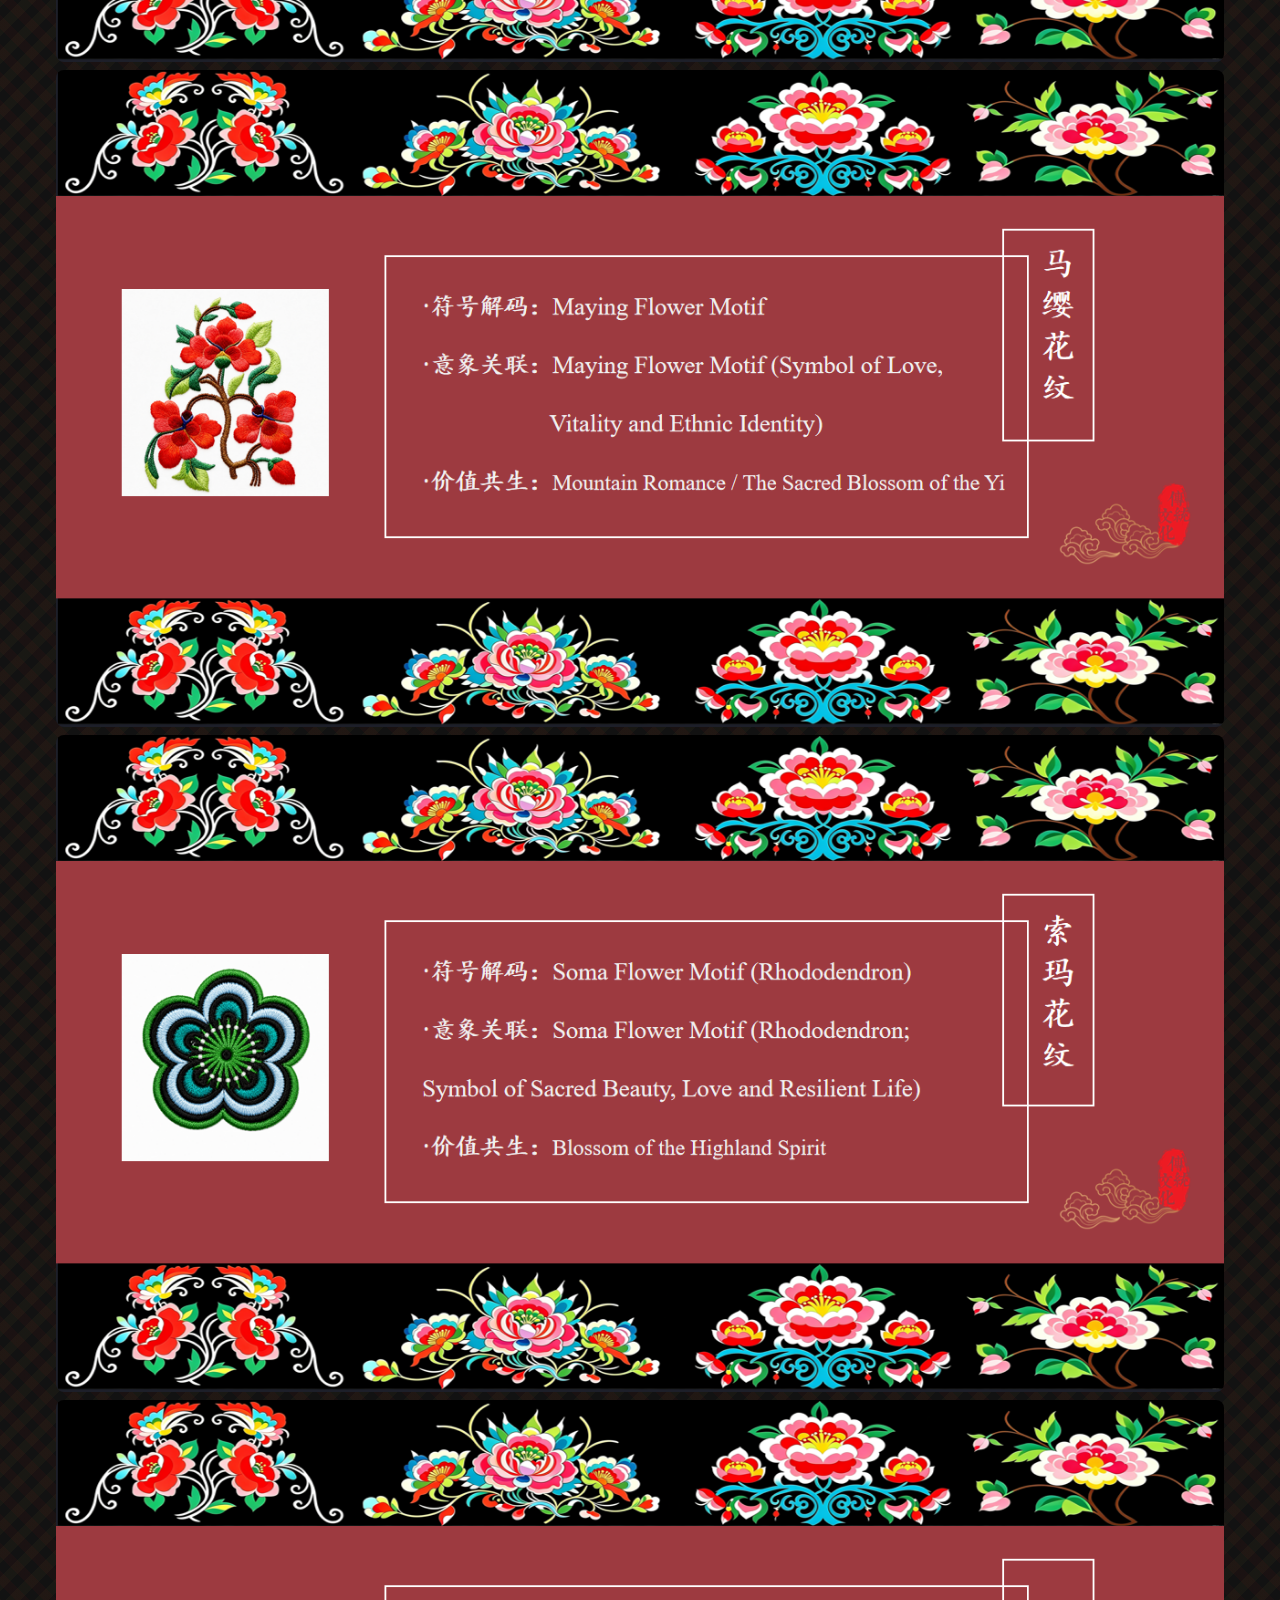
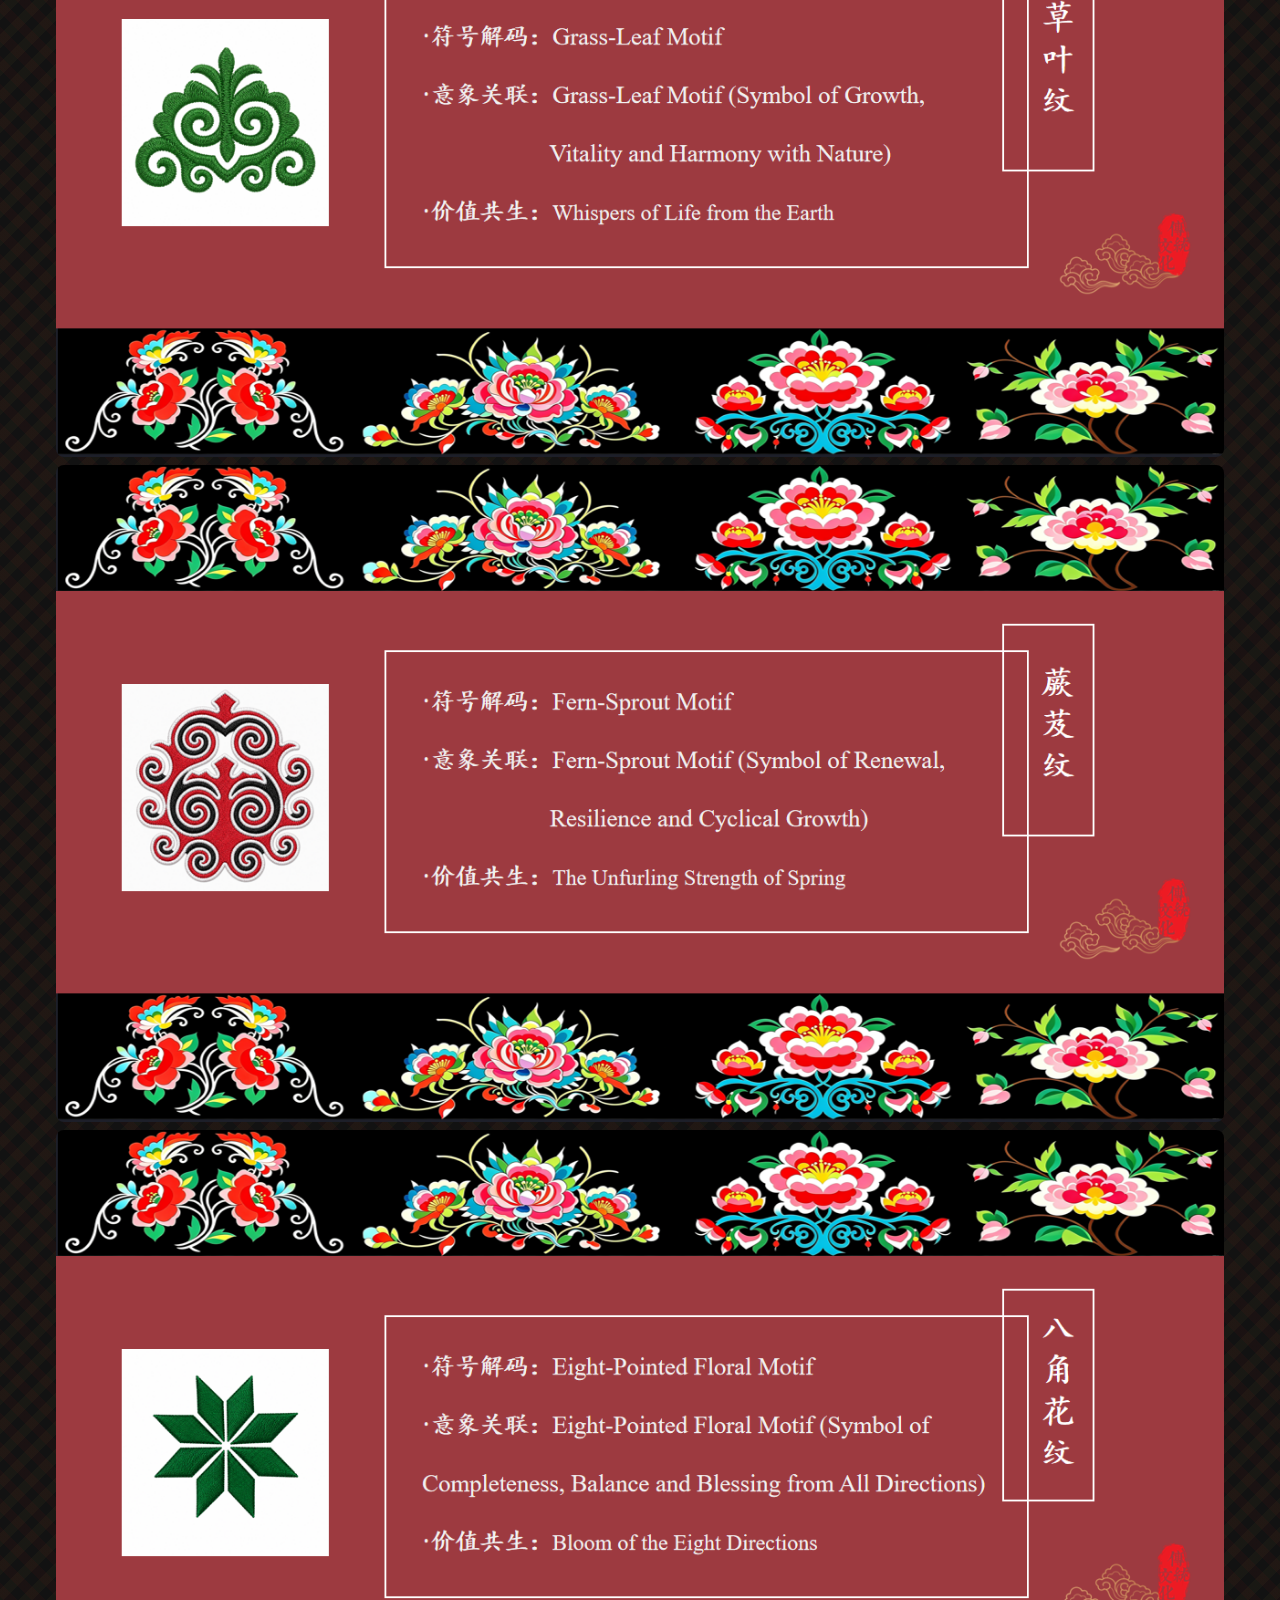
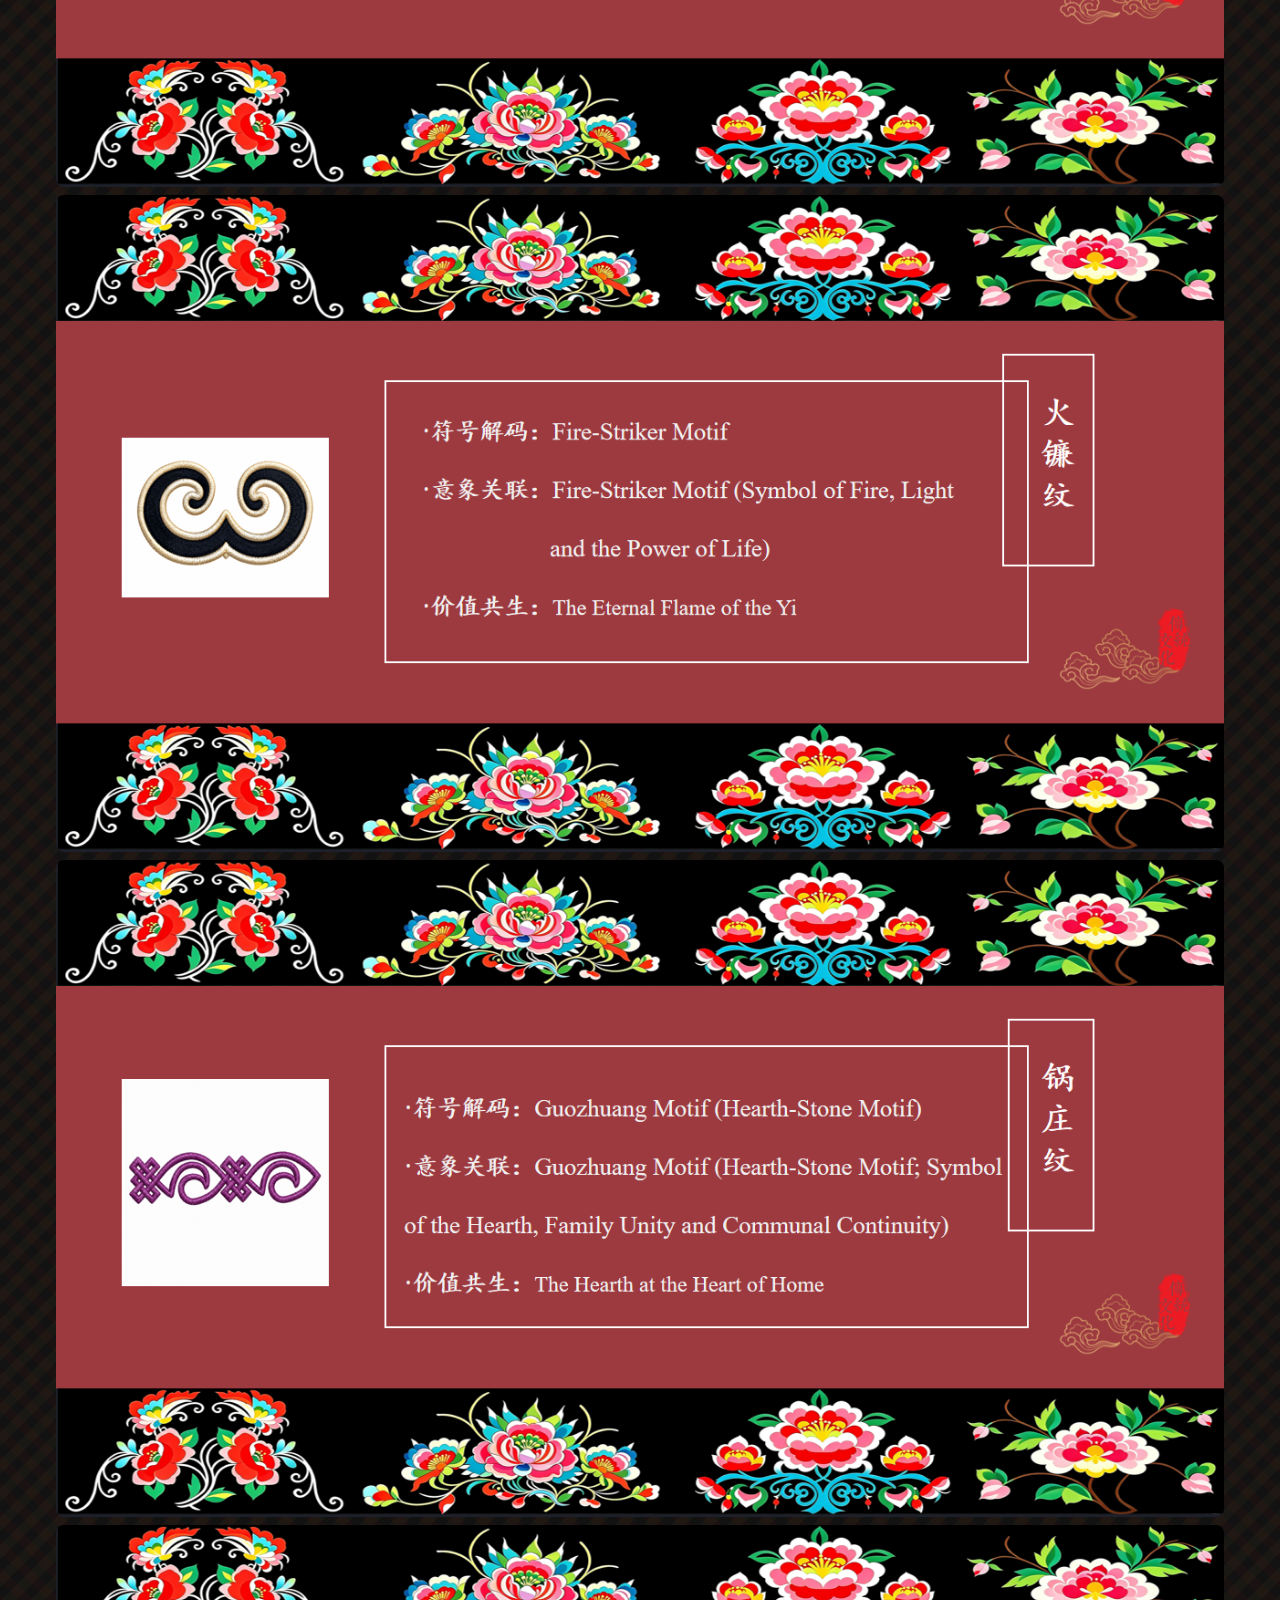
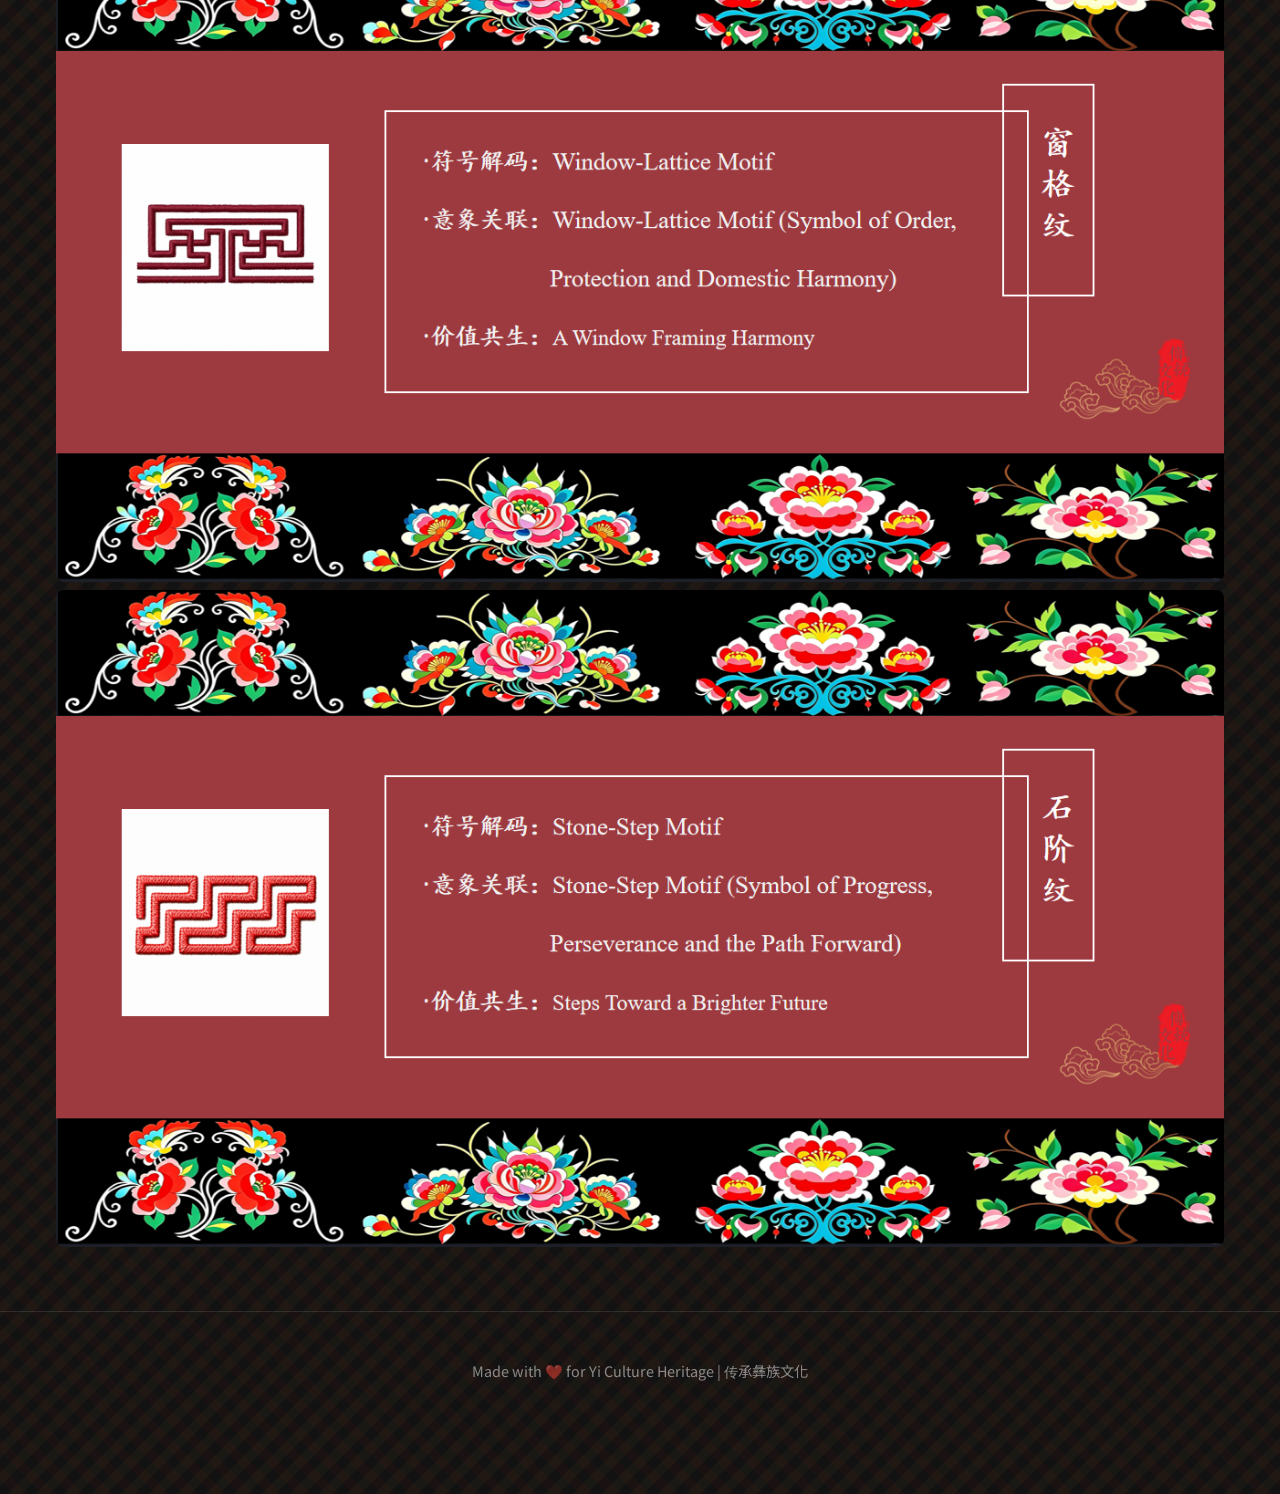
==== commit 8c3c1bfe: "Add translation guide language switcher Co-Authored-By: Aime <aime@bytedance.com> Change-Id: Ie023aa" ====
--- a/translation-guide/index.html
+++ b/translation-guide/index.html
@@ -67,6 +67,38 @@
             text-decoration: none;
         }
 
+        .nav-right {
+            display: flex;
+            align-items: center;
+            gap: 1rem;
+        }
+
+        .lang-switch {
+            display: flex;
+            gap: 0.4rem;
+            padding: 0.25rem;
+            background: rgba(255, 255, 255, 0.08);
+            border: 1px solid rgba(212, 175, 55, 0.2);
+            border-radius: 24px;
+        }
+
+        .lang-btn {
+            background: transparent;
+            border: none;
+            color: rgba(255, 255, 255, 0.65);
+            padding: 0.4rem 0.8rem;
+            border-radius: 18px;
+            cursor: pointer;
+            font-size: 0.85rem;
+            transition: all 0.3s;
+        }
+
+        .lang-btn.active,
+        .lang-btn:hover {
+            background: var(--yi-yellow);
+            color: var(--yi-black);
+        }
+
         .back-btn {
             background: rgba(181, 17, 17, 0.3);
             border: 1px solid var(--yi-yellow);
@@ -161,7 +193,13 @@
         <nav class="navbar">
             <div class="nav-content">
                 <a href="../index.html" class="logo">彝族文化数字体验中心</a>
-                <a href="../index.html" class="back-btn">← 返回首页</a>
+                <div class="nav-right">
+                    <div class="lang-switch" id="langSwitch">
+                        <button class="lang-btn active" data-lang="zh">中文</button>
+                        <button class="lang-btn" data-lang="de">DE</button>
+                    </div>
+                    <a href="../index.html" class="back-btn">← 返回首页</a>
+                </div>
             </div>
         </nav>
 
@@ -172,36 +210,39 @@
         </section>
 
         <!-- 图片展示 -->
-        <div class="gallery-container">
-            <img src="01.png" alt="翻译手册 第1页" class="translation-image">
-            <img src="02.png" alt="翻译手册 第2页" class="translation-image">
-            <img src="03.png" alt="翻译手册 第3页" class="translation-image">
-            <img src="04.png" alt="翻译手册 第4页" class="translation-image">
-            <img src="05.png" alt="翻译手册 第5页" class="translation-image">
-            <img src="06.png" alt="翻译手册 第6页" class="translation-image">
-            <img src="07.png" alt="翻译手册 第7页" class="translation-image">
-            <img src="08.png" alt="翻译手册 第8页" class="translation-image">
-            <img src="09.png" alt="翻译手册 第9页" class="translation-image">
-            <img src="11.png" alt="翻译手册 第11页" class="translation-image">
-            <img src="12.png" alt="翻译手册 第12页" class="translation-image">
-            <img src="13.png" alt="翻译手册 第13页" class="translation-image">
-            <img src="14.png" alt="翻译手册 第14页" class="translation-image">
-            <img src="15.png" alt="翻译手册 第15页" class="translation-image">
-            <img src="16.png" alt="翻译手册 第16页" class="translation-image">
-            <img src="17.png" alt="翻译手册 第17页" class="translation-image">
-            <img src="18.png" alt="翻译手册 第18页" class="translation-image">
-            <img src="19.png" alt="翻译手册 第19页" class="translation-image">
-            <img src="20.png" alt="翻译手册 第20页" class="translation-image">
-            <img src="21.png" alt="翻译手册 第21页" class="translation-image">
-            <img src="22.png" alt="翻译手册 第22页" class="translation-image">
-            <img src="23.png" alt="翻译手册 第23页" class="translation-image">
-            <img src="24.png" alt="翻译手册 第24页" class="translation-image">
-        </div>
+        <div class="gallery-container" id="galleryContainer"></div>
 
         <!-- 页脚 -->
         <footer class="footer">
             <p class="footer-text">Made with ❤️ for Yi Culture Heritage | 传承彝族文化</p>
         </footer>
     </div>
+
+    <script>
+        const guidePages = {
+            zh: ['01.png', '02.png', '03.png', '04.png', '05.png', '06.png', '07.png', '08.png', '09.png', '11.png', '12.png', '13.png', '14.png', '15.png', '16.png', '17.png', '18.png', '19.png', '20.png', '21.png', '22.png', '23.png', '24.png'],
+            de: ['de/01.png', 'de/02.png', 'de/03.png', 'de/04.png', 'de/05.png', 'de/06.png', 'de/07.png', 'de/08.png', 'de/09.png', 'de/10.png', 'de/11.png', 'de/12.png', 'de/13.png', 'de/14.png', 'de/15.png', 'de/16.png', 'de/17.png', 'de/18.png', 'de/19.png', 'de/20.png', 'de/21.png', 'de/22.png', 'de/23.png', 'de/24.png']
+        };
+
+        let currentLang = 'zh';
+
+        function renderGuide(lang) {
+            currentLang = guidePages[lang] ? lang : 'zh';
+            const galleryContainer = document.getElementById('galleryContainer');
+            galleryContainer.innerHTML = guidePages[currentLang].map((src, index) => `
+                <img src="${src}" alt="翻译手册 第${index + 1}页" class="translation-image">
+            `).join('');
+
+            document.querySelectorAll('.lang-btn').forEach((button) => {
+                button.classList.toggle('active', button.dataset.lang === currentLang);
+            });
+        }
+
+        document.querySelectorAll('.lang-btn').forEach((button) => {
+            button.addEventListener('click', () => renderGuide(button.dataset.lang));
+        });
+
+        renderGuide(currentLang);
+    </script>
 </body>
 </html>
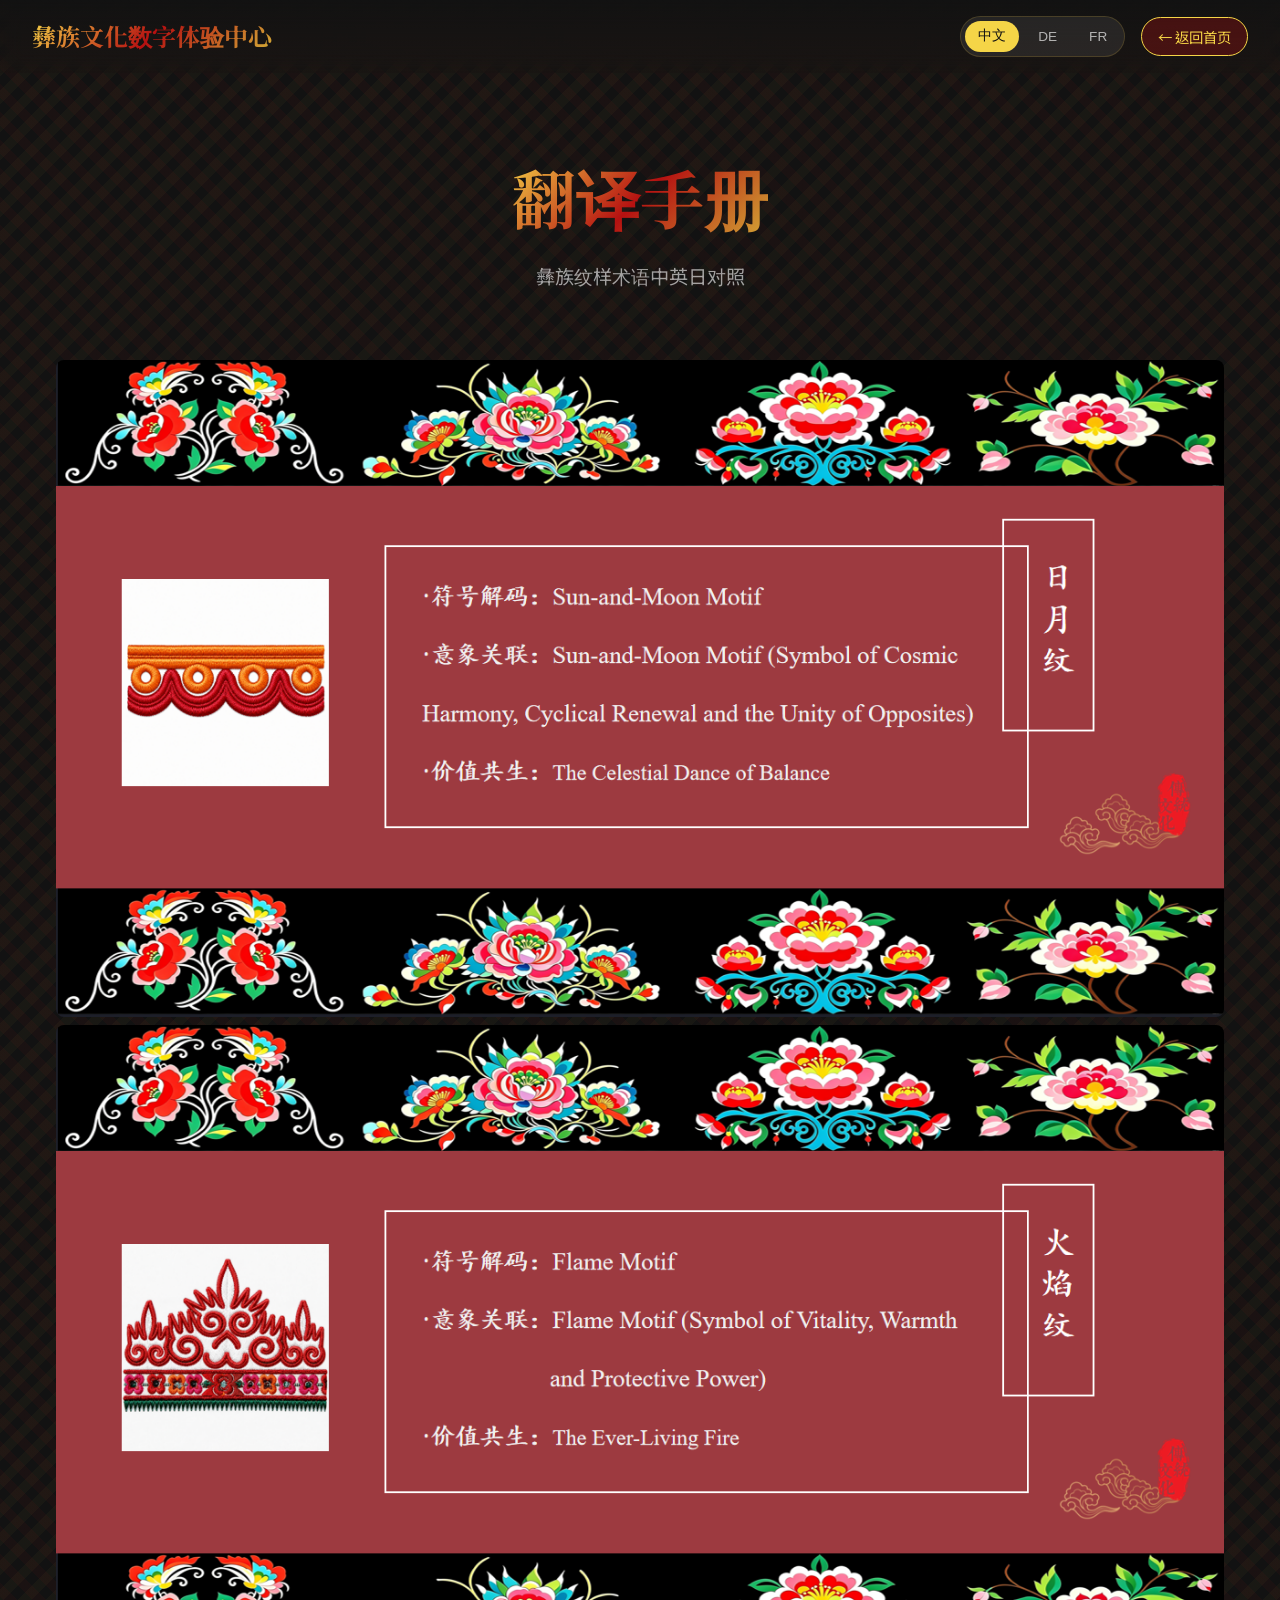
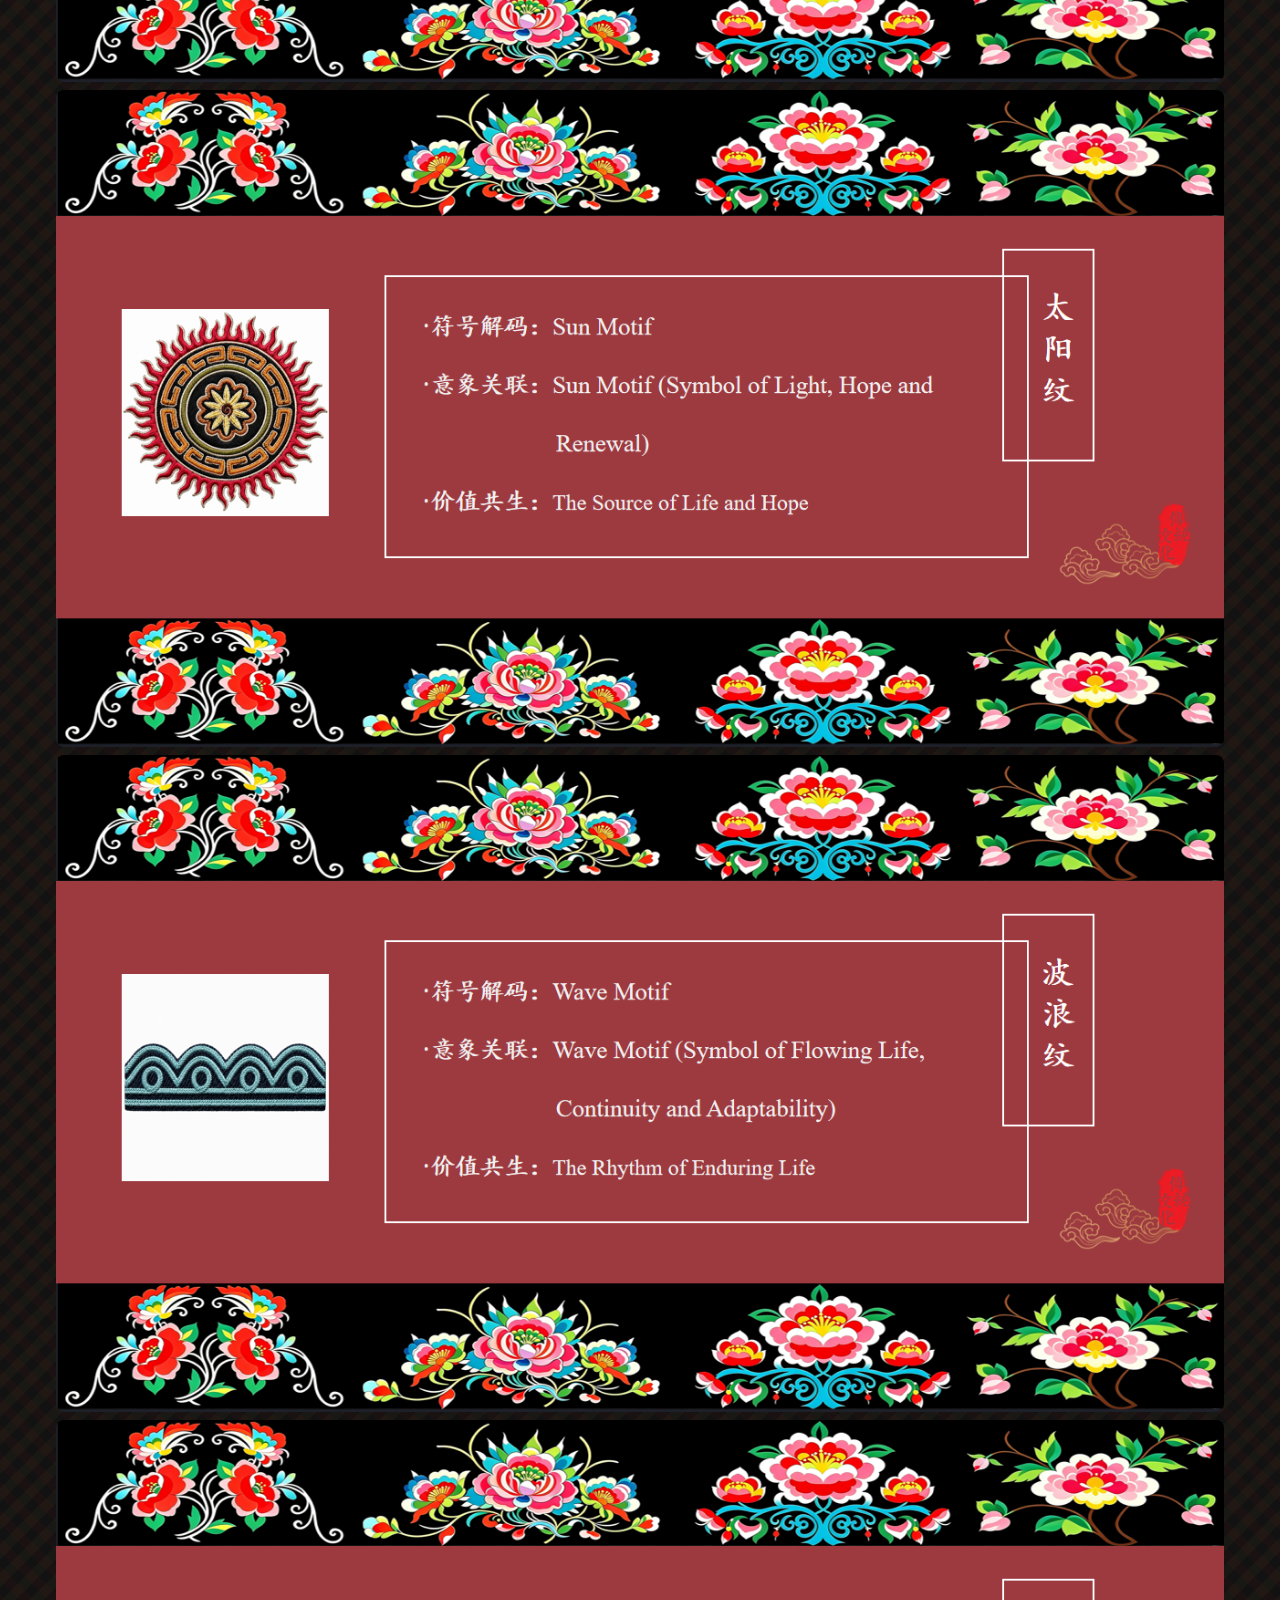
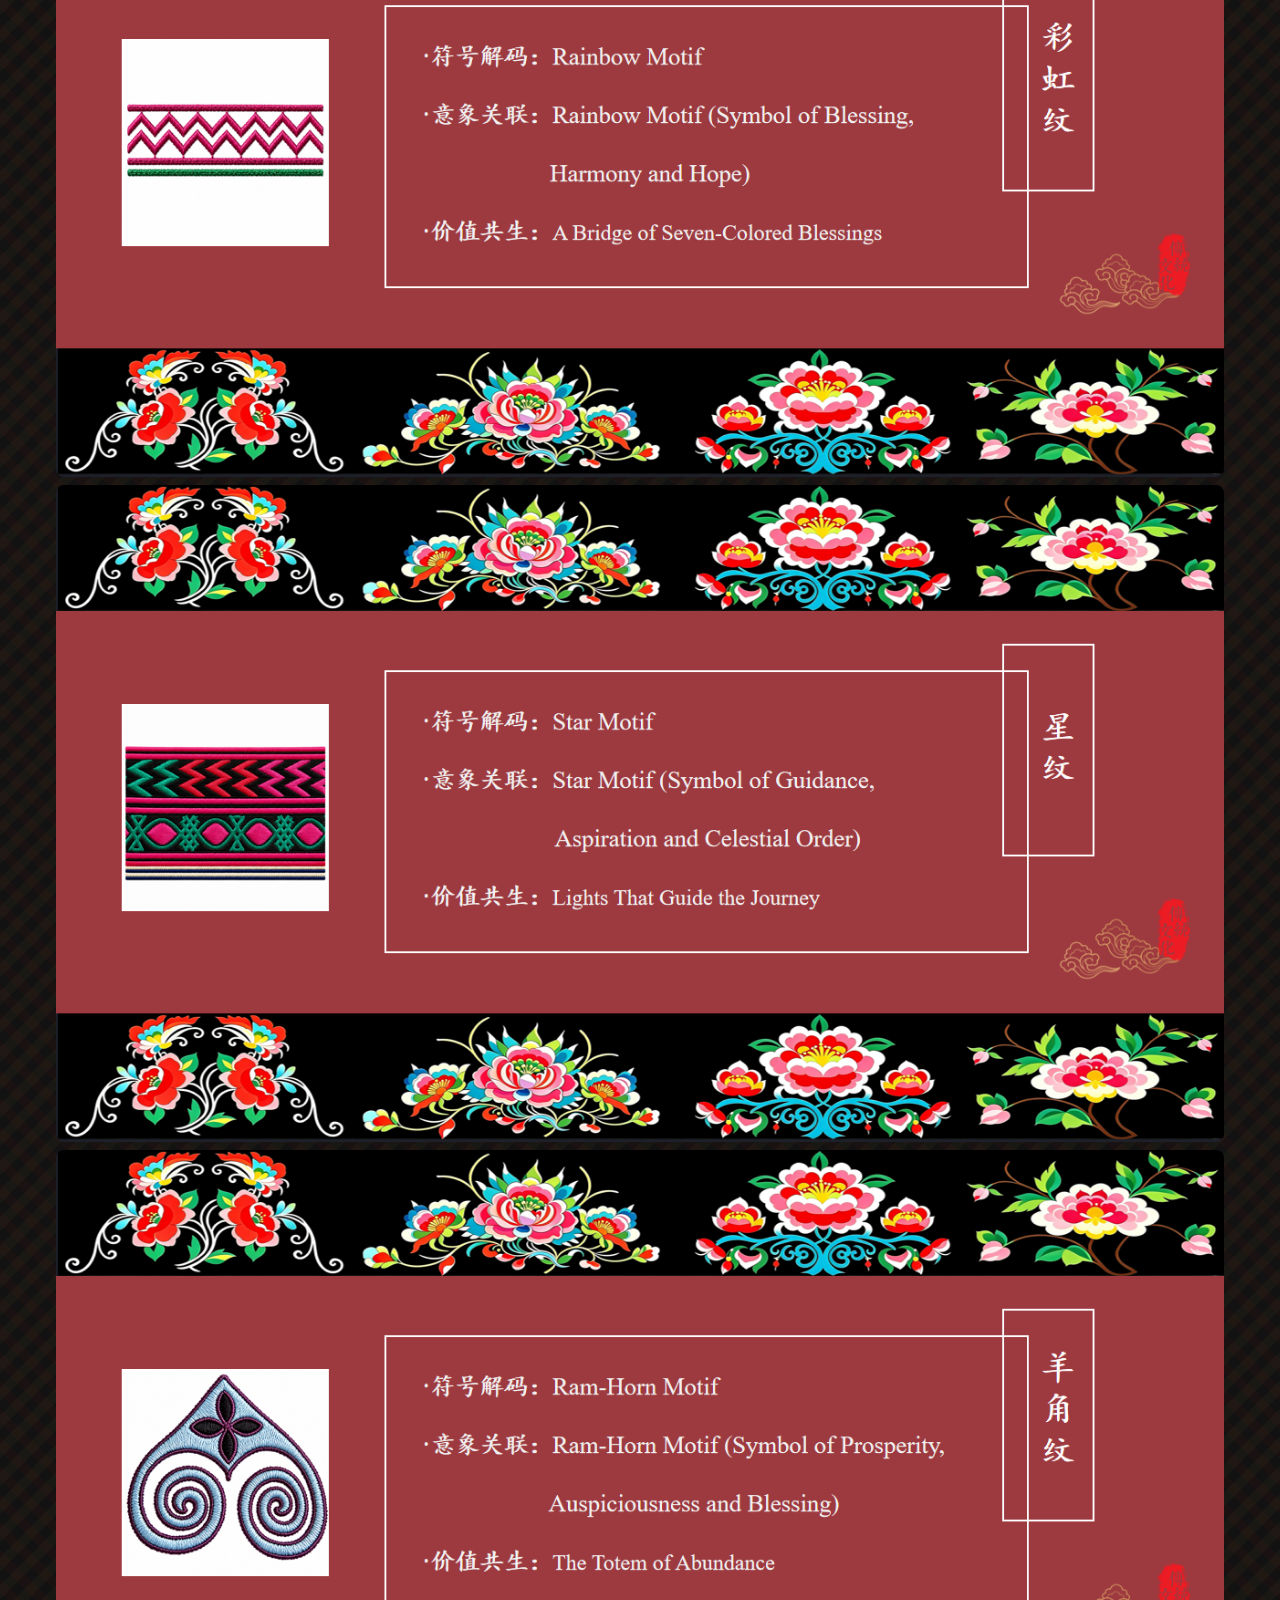
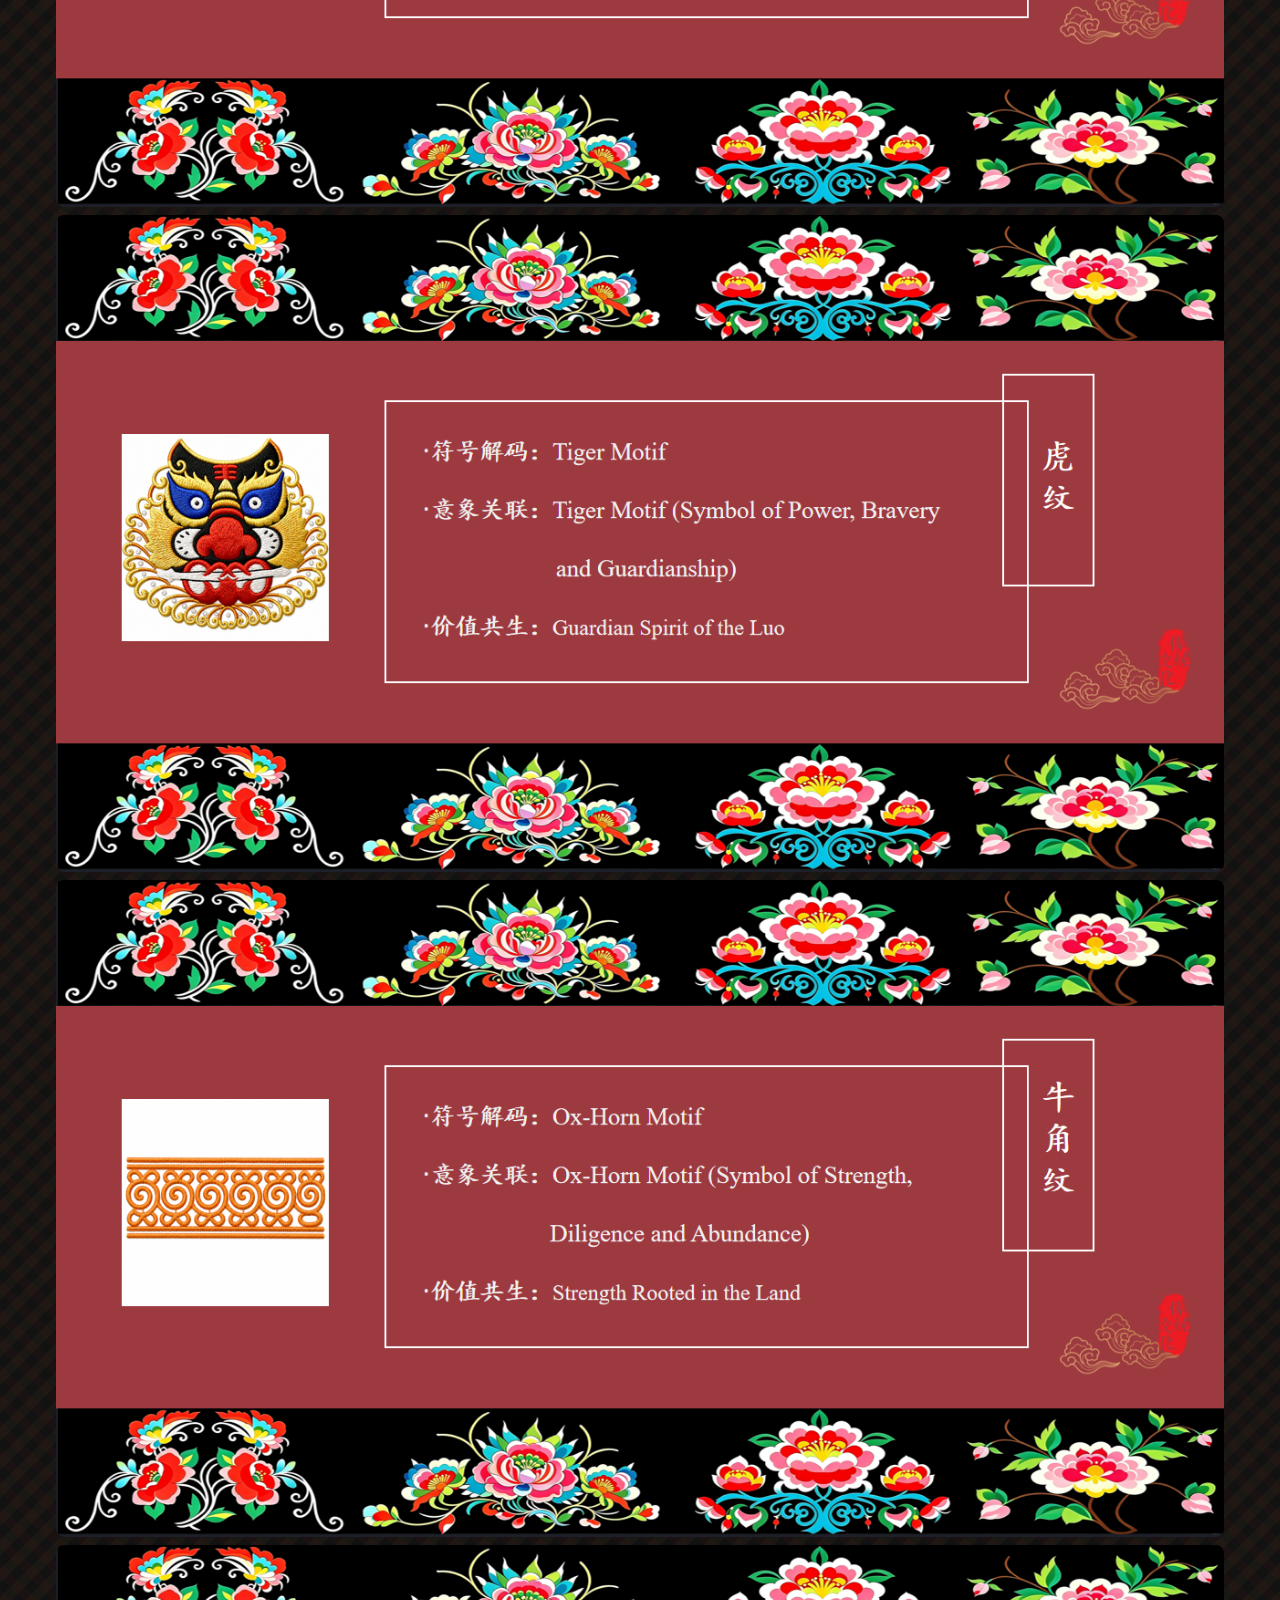
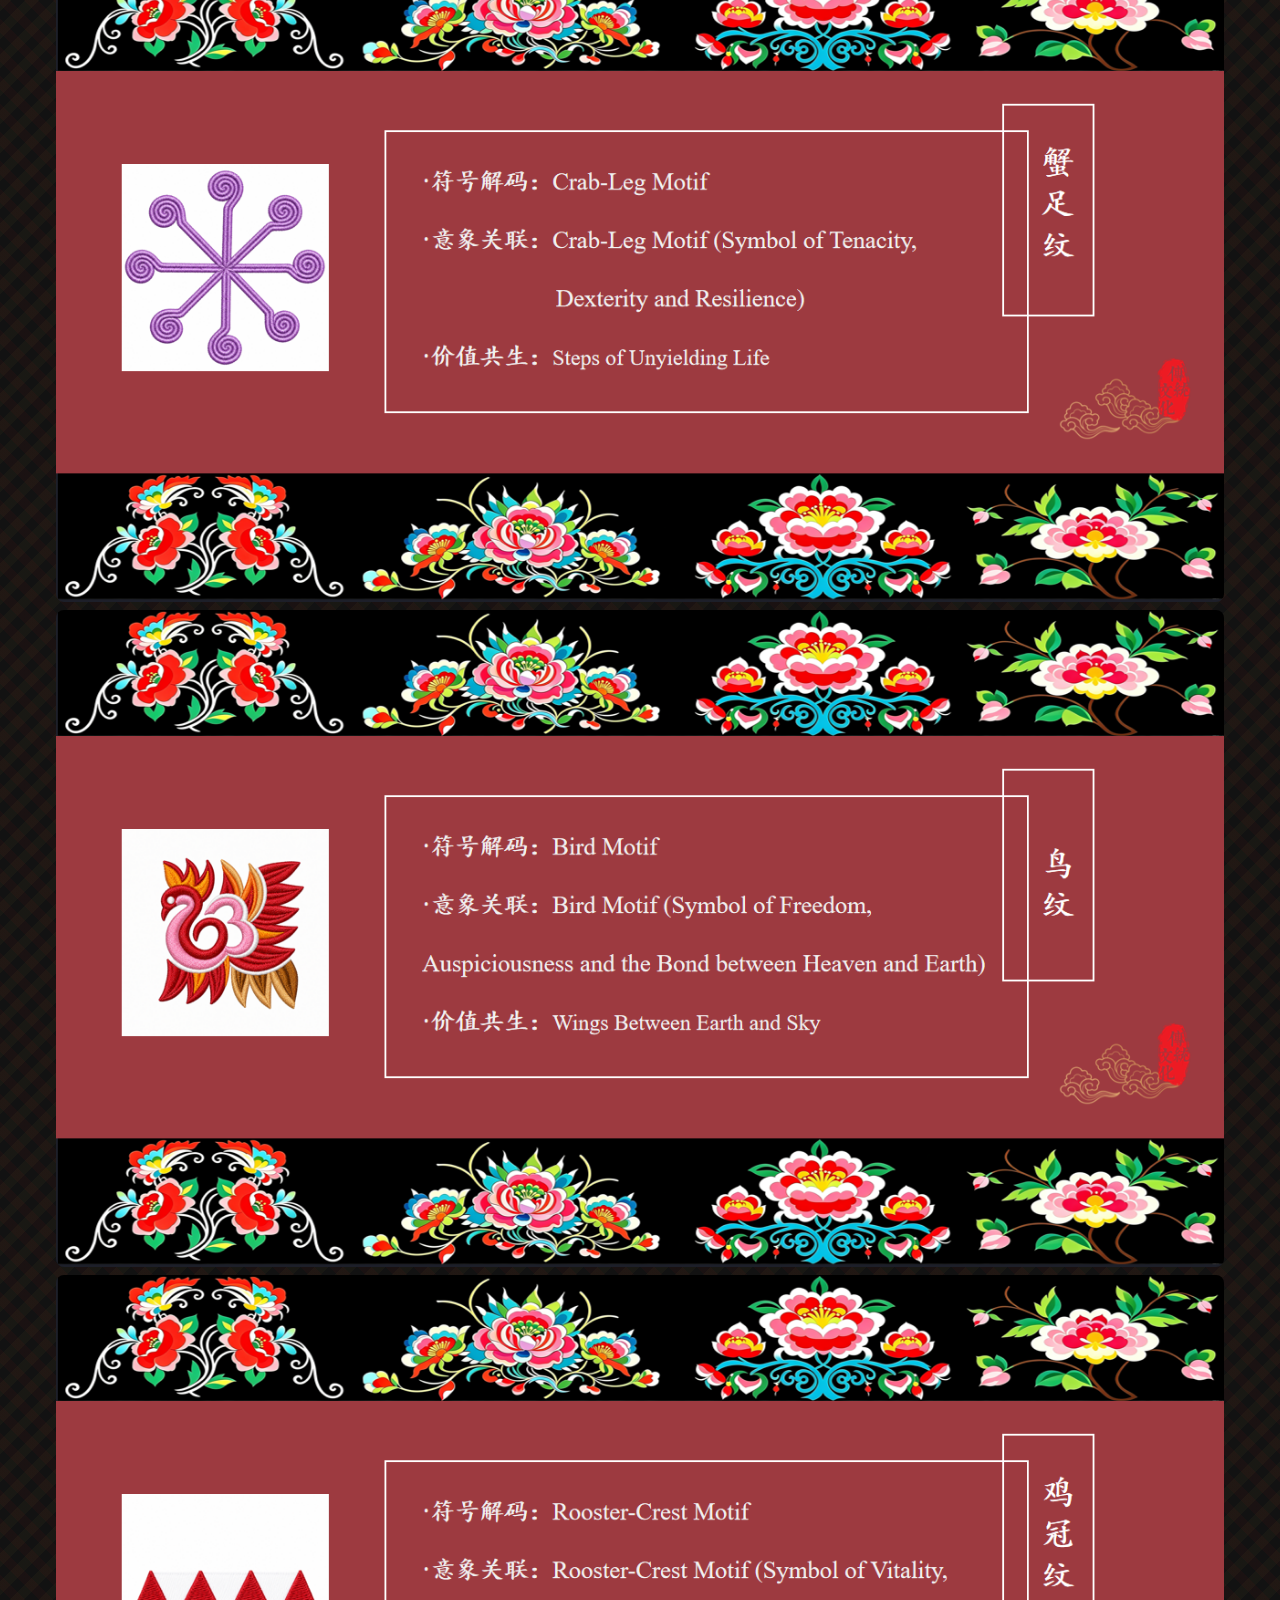
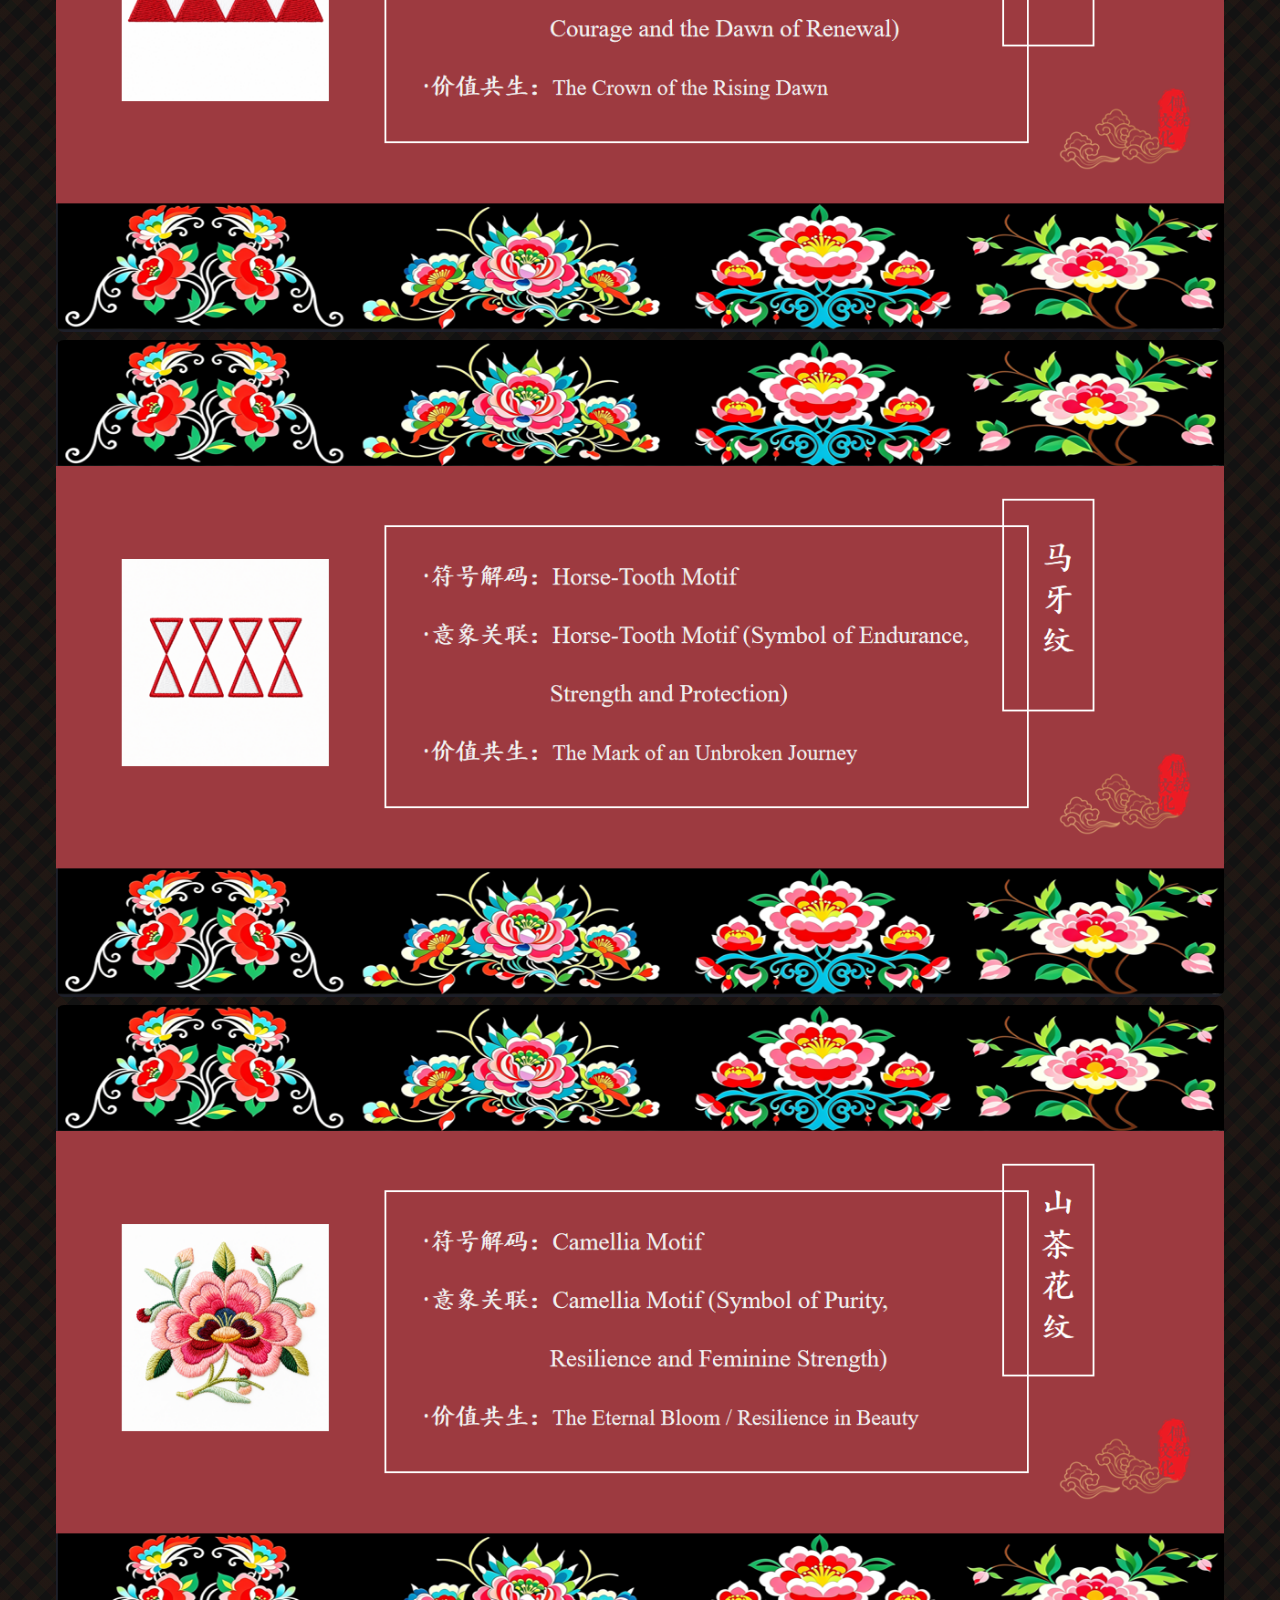
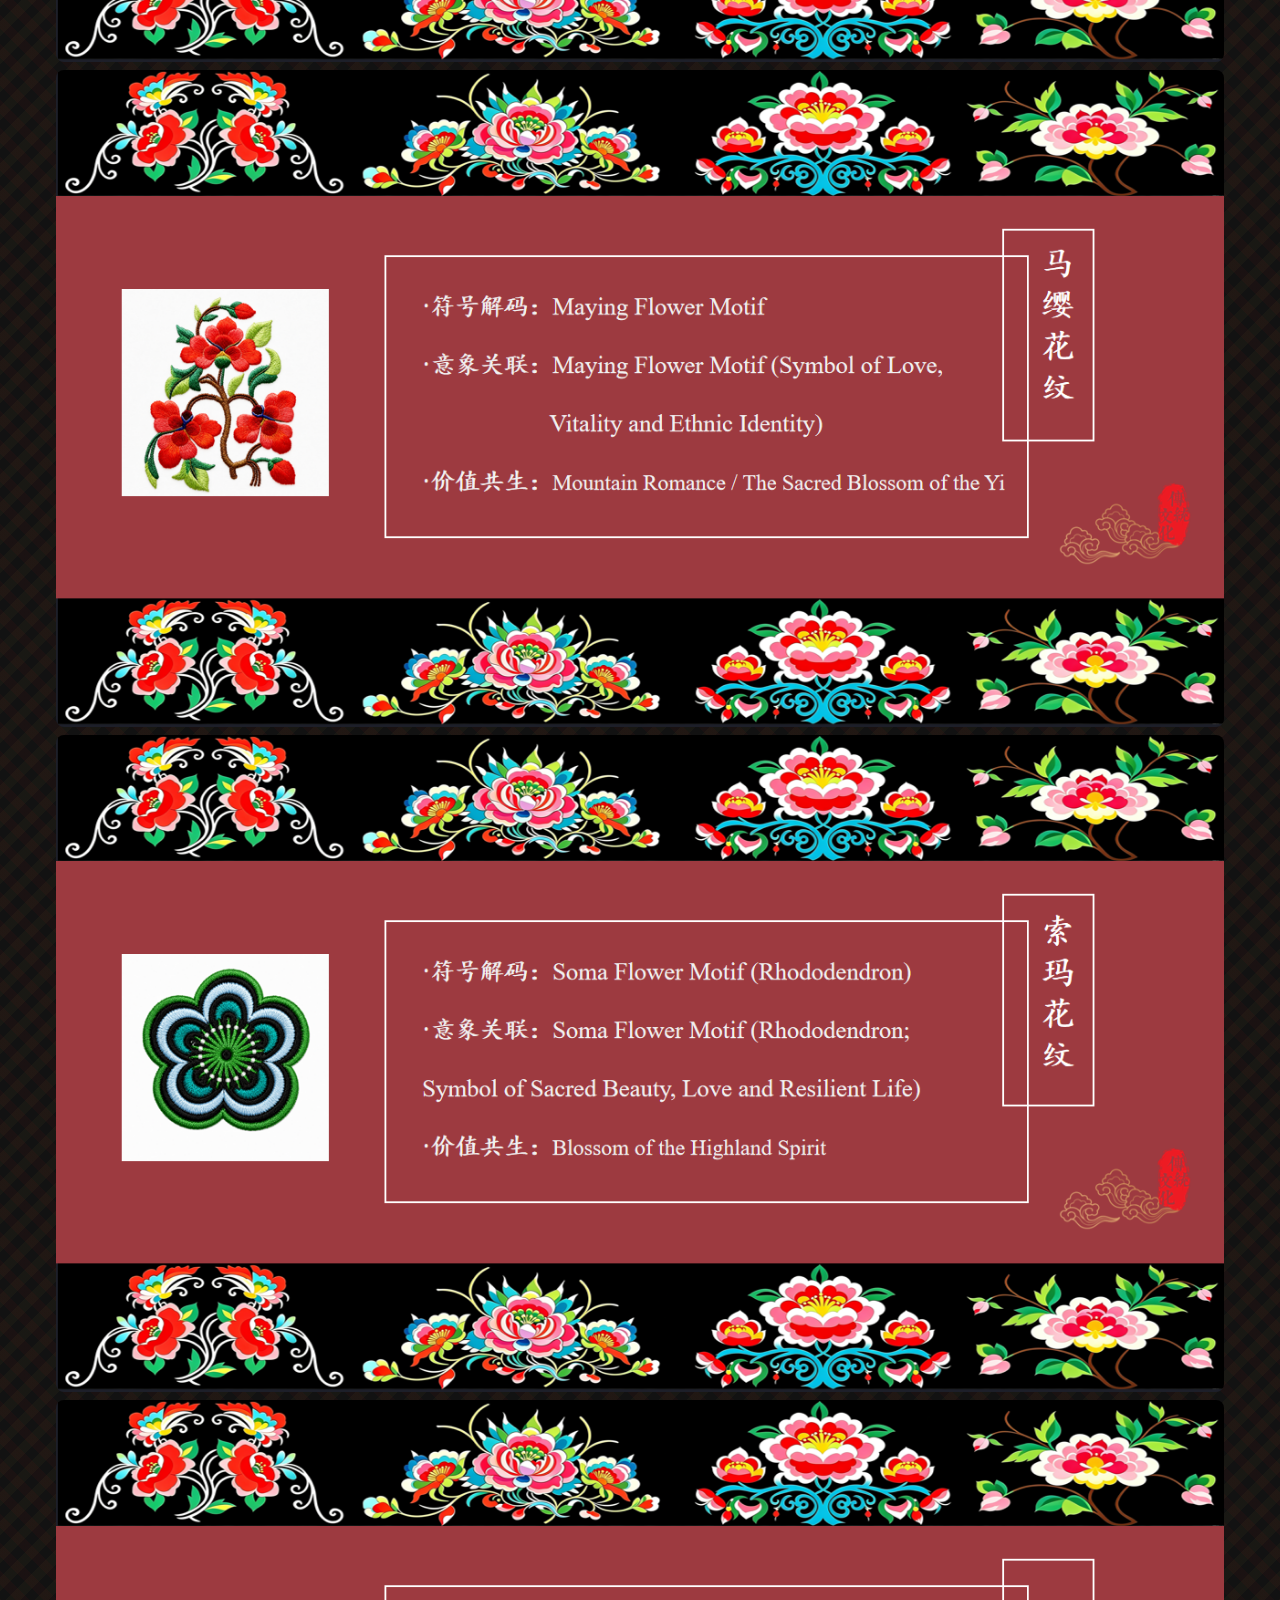
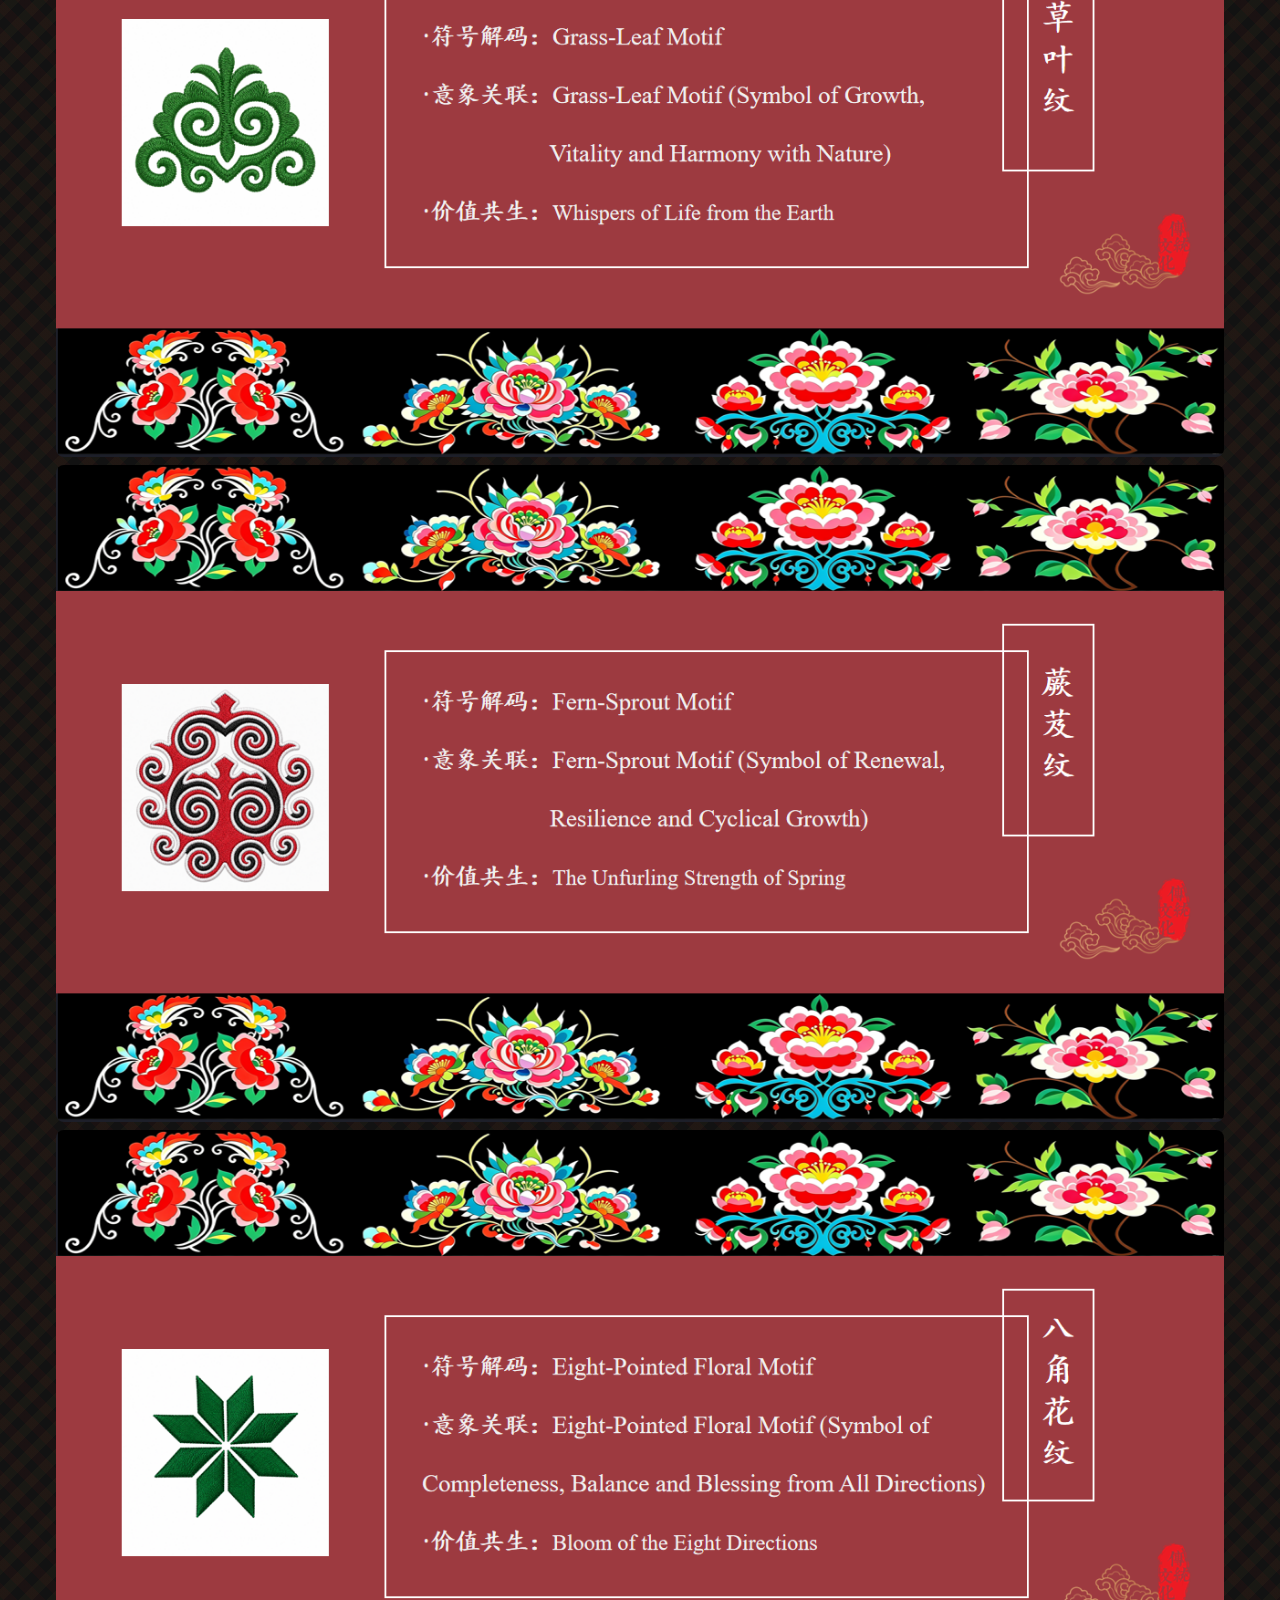
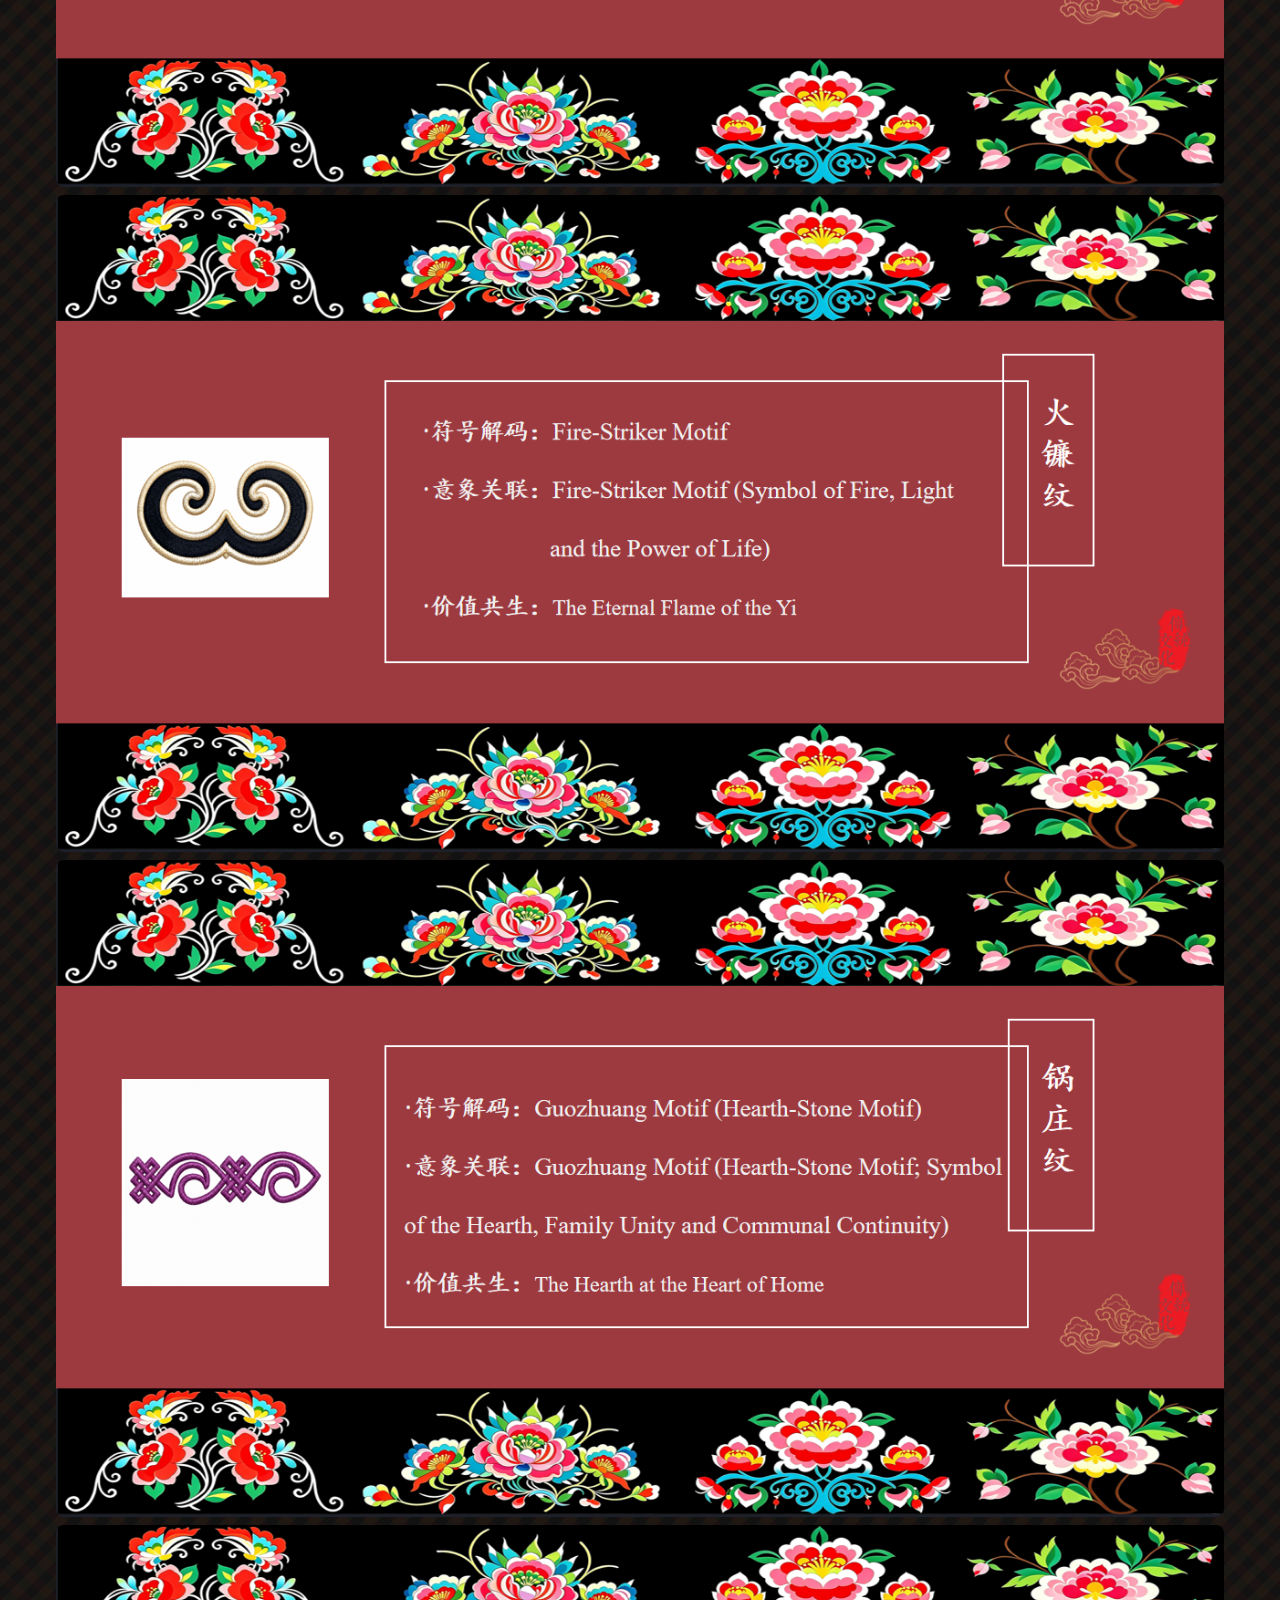
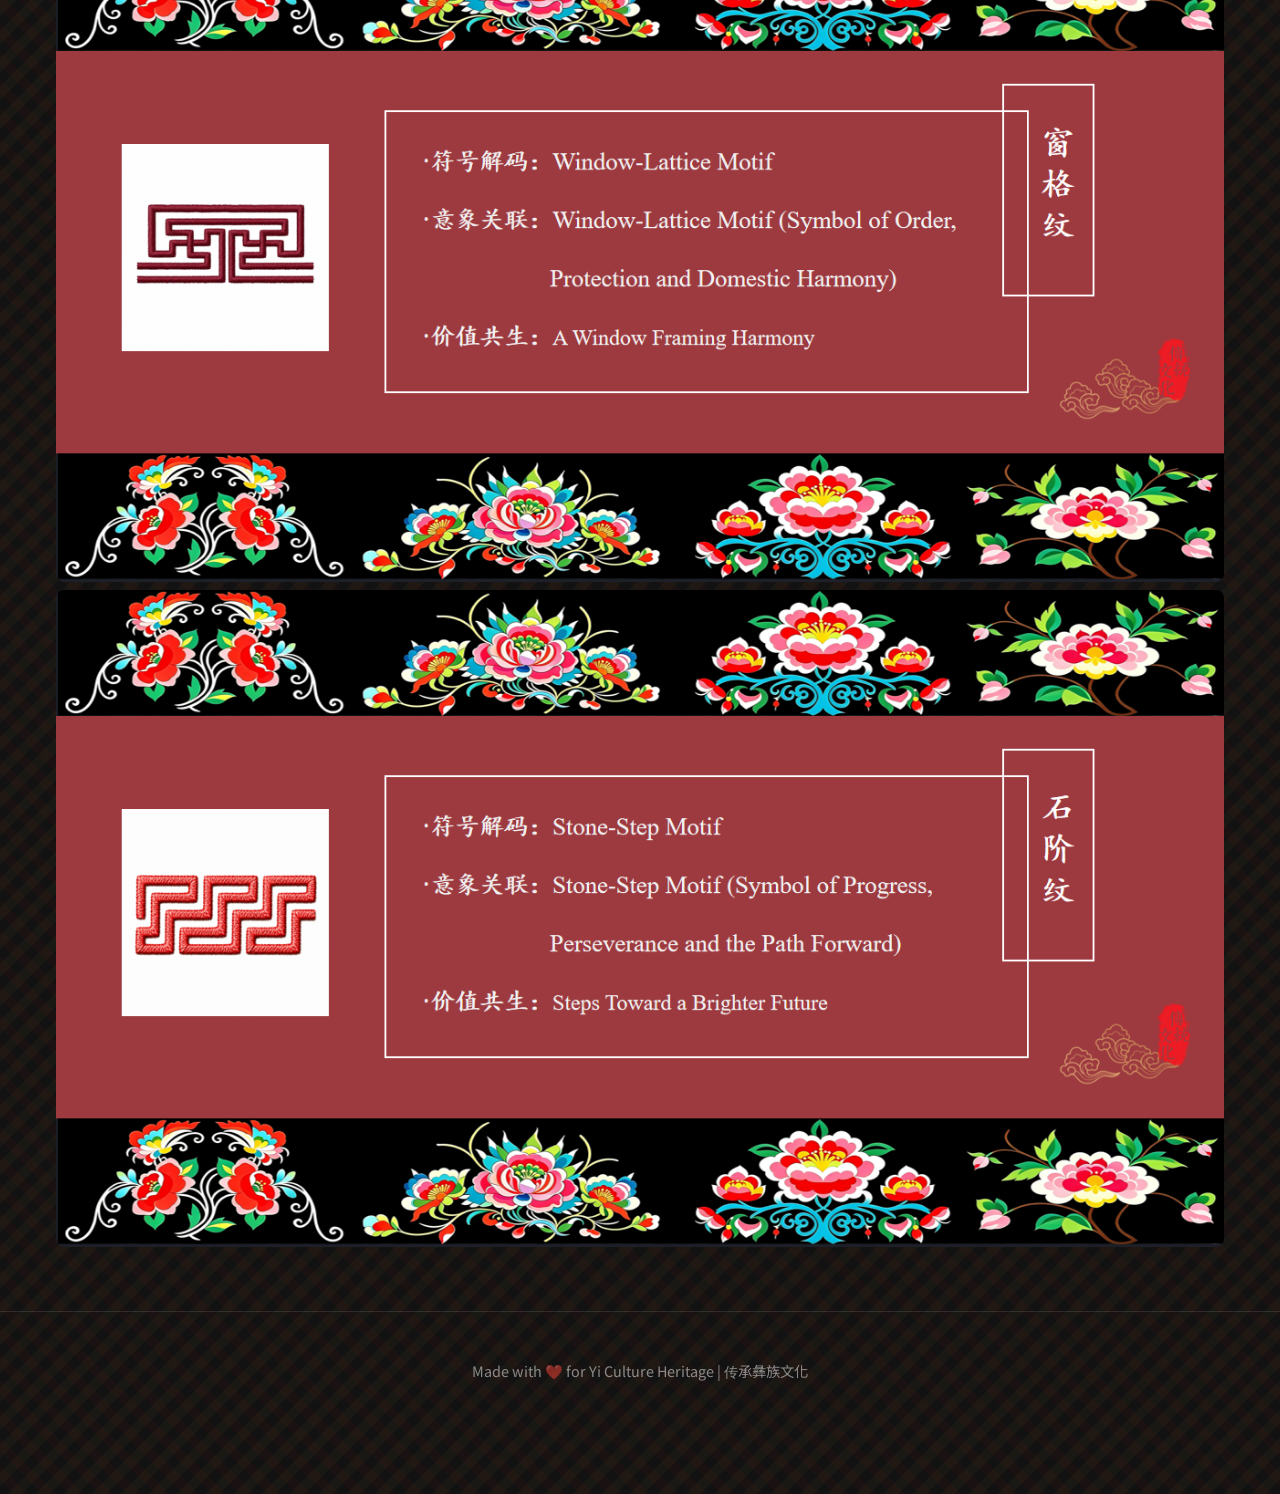
==== commit b666b60a: "Add French translation guide images Co-Authored-By: Aime <aime@bytedance.com> Change-Id: I7fb47834e2" ====
--- a/translation-guide/index.html
+++ b/translation-guide/index.html
@@ -197,6 +197,7 @@
                     <div class="lang-switch" id="langSwitch">
                         <button class="lang-btn active" data-lang="zh">中文</button>
                         <button class="lang-btn" data-lang="de">DE</button>
+                        <button class="lang-btn" data-lang="fr">FR</button>
                     </div>
                     <a href="../index.html" class="back-btn">← 返回首页</a>
                 </div>
@@ -221,7 +222,8 @@
     <script>
         const guidePages = {
             zh: ['01.png', '02.png', '03.png', '04.png', '05.png', '06.png', '07.png', '08.png', '09.png', '11.png', '12.png', '13.png', '14.png', '15.png', '16.png', '17.png', '18.png', '19.png', '20.png', '21.png', '22.png', '23.png', '24.png'],
-            de: ['de/01.png', 'de/02.png', 'de/03.png', 'de/04.png', 'de/05.png', 'de/06.png', 'de/07.png', 'de/08.png', 'de/09.png', 'de/10.png', 'de/11.png', 'de/12.png', 'de/13.png', 'de/14.png', 'de/15.png', 'de/16.png', 'de/17.png', 'de/18.png', 'de/19.png', 'de/20.png', 'de/21.png', 'de/22.png', 'de/23.png', 'de/24.png']
+            de: ['de/01.png', 'de/02.png', 'de/03.png', 'de/04.png', 'de/05.png', 'de/06.png', 'de/07.png', 'de/08.png', 'de/09.png', 'de/10.png', 'de/11.png', 'de/12.png', 'de/13.png', 'de/14.png', 'de/15.png', 'de/16.png', 'de/17.png', 'de/18.png', 'de/19.png', 'de/20.png', 'de/21.png', 'de/22.png', 'de/23.png', 'de/24.png'],
+            fr: ['fr/01.png', 'fr/02.png', 'fr/03.png', 'fr/04.png', 'fr/05.png', 'fr/06.png', 'fr/07.png', 'fr/08.png', 'fr/09.png', 'fr/10.png', 'fr/11.png', 'fr/12.png', 'fr/13.png', 'fr/14.png', 'fr/15.png', 'fr/16.png', 'fr/17.png', 'fr/18.png', 'fr/19.png', 'fr/20.png', 'fr/21.png', 'fr/22.png', 'fr/23.png', 'fr/24.png']
         };
 
         let currentLang = 'zh';
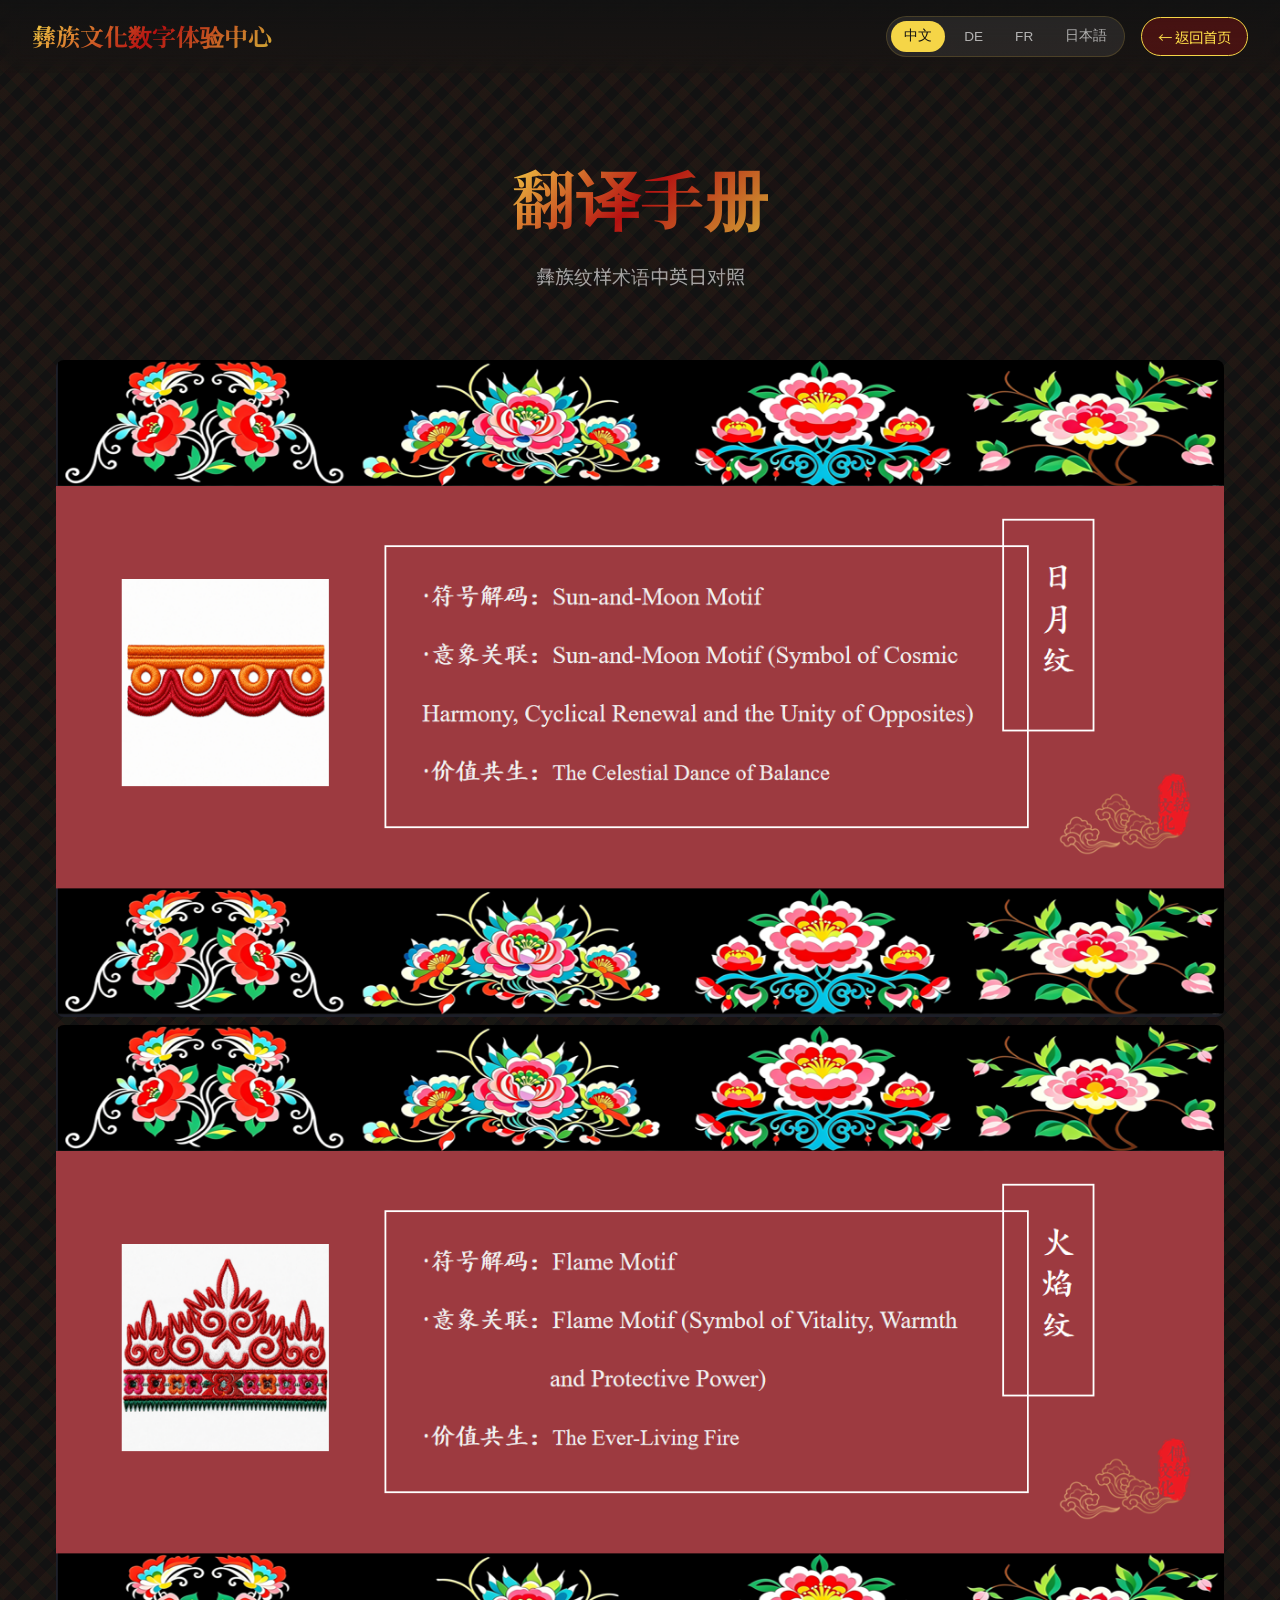
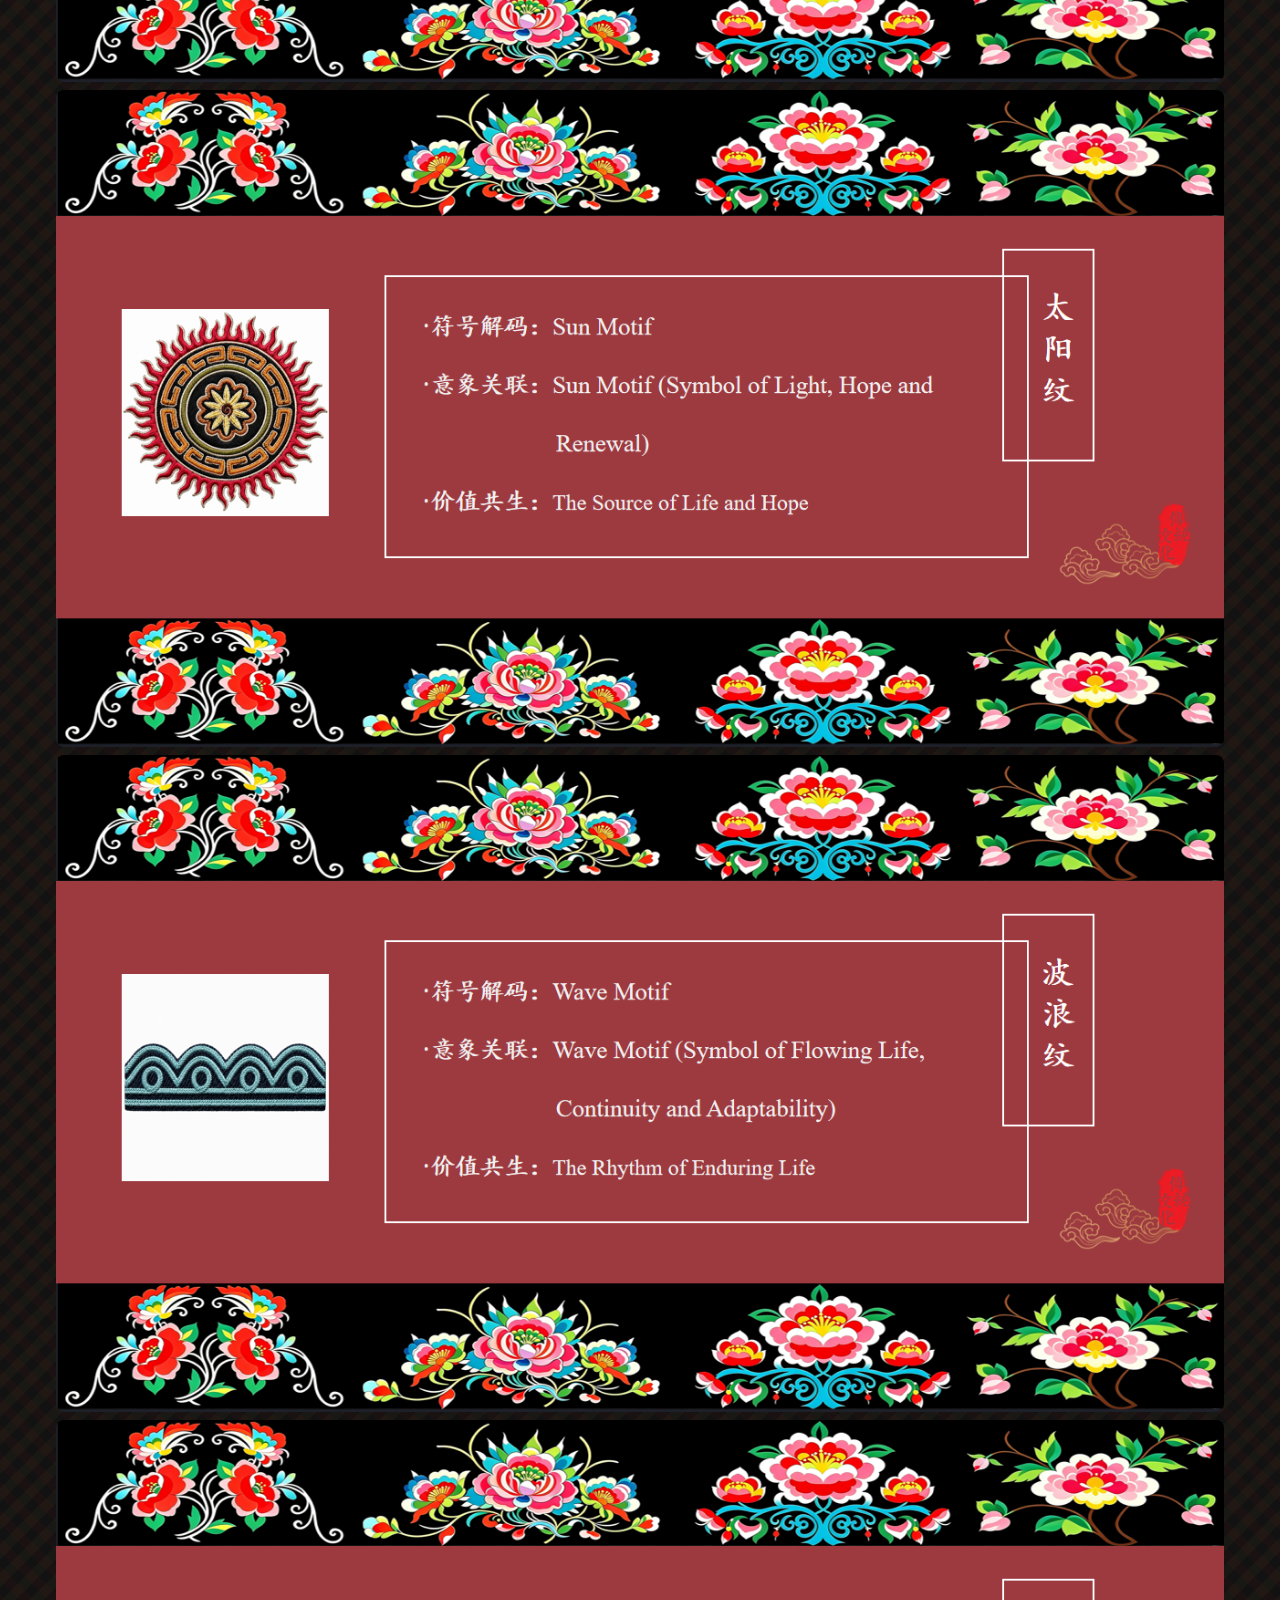
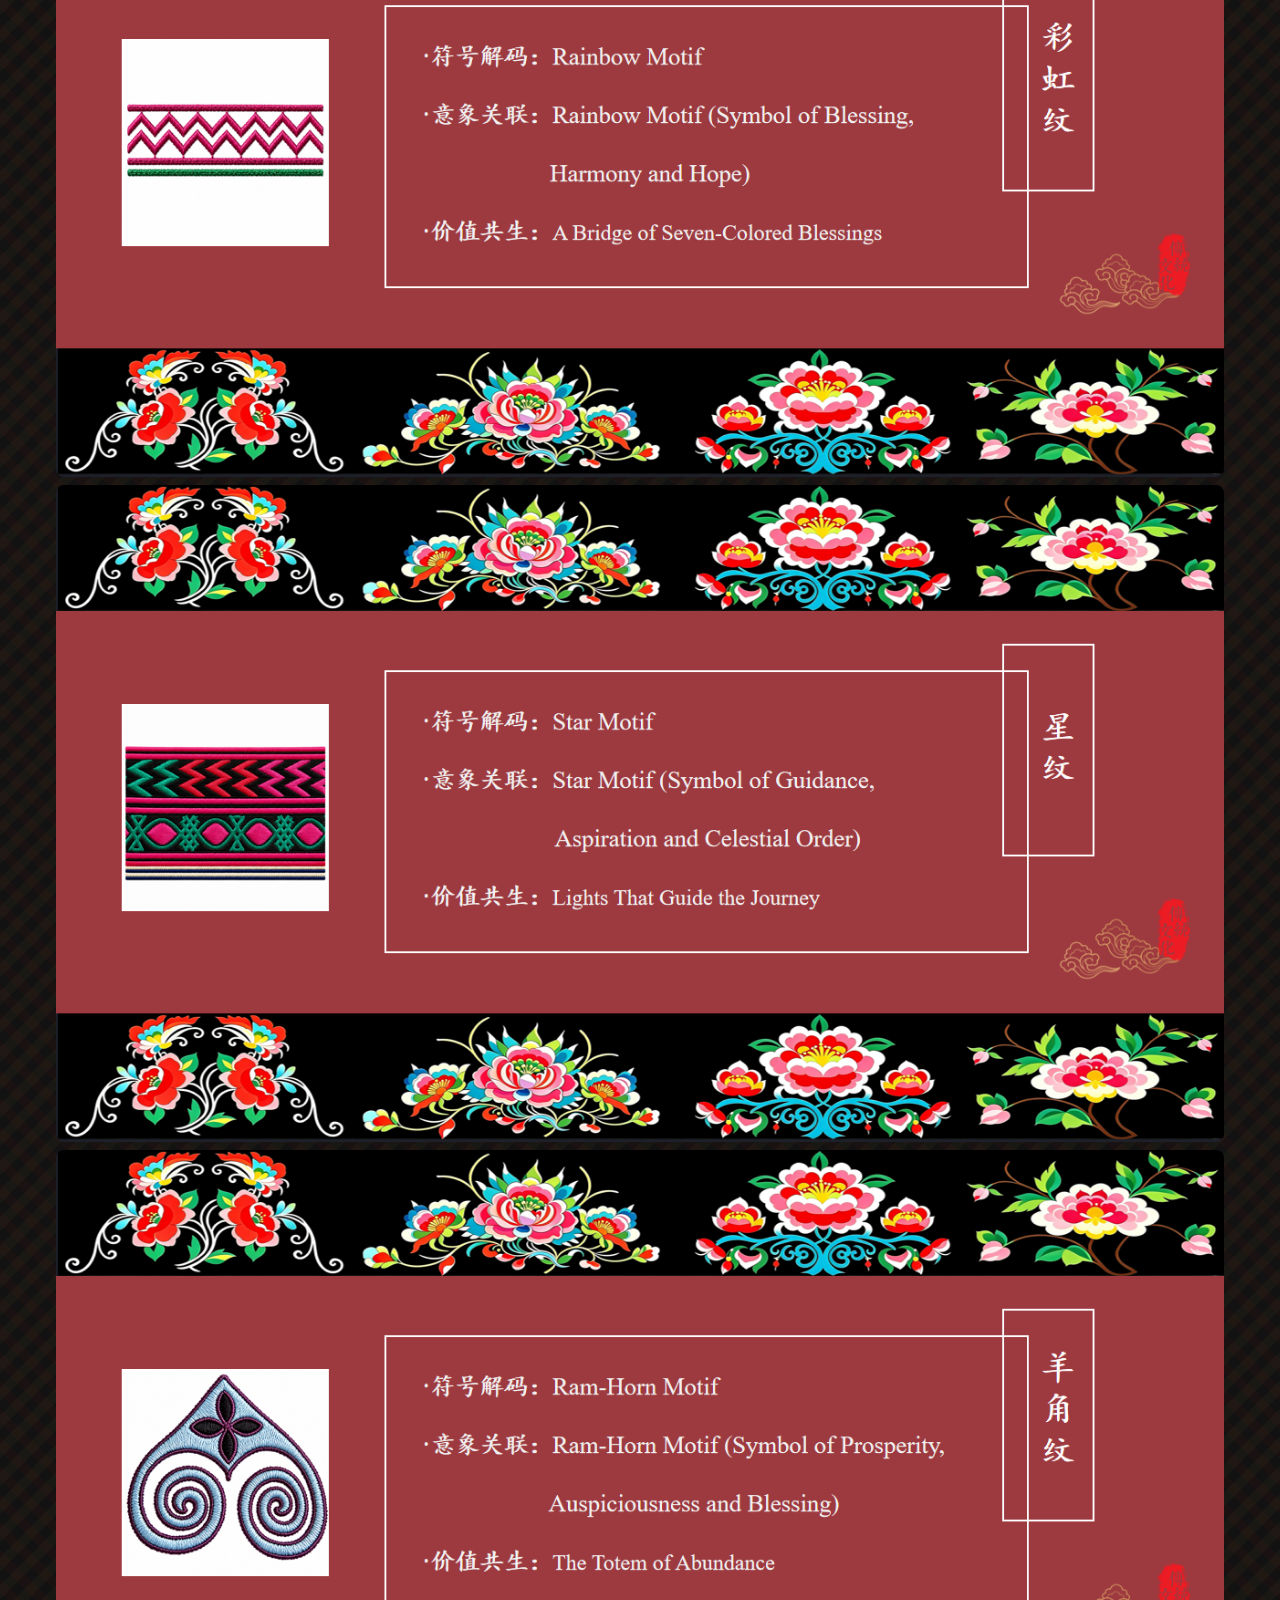
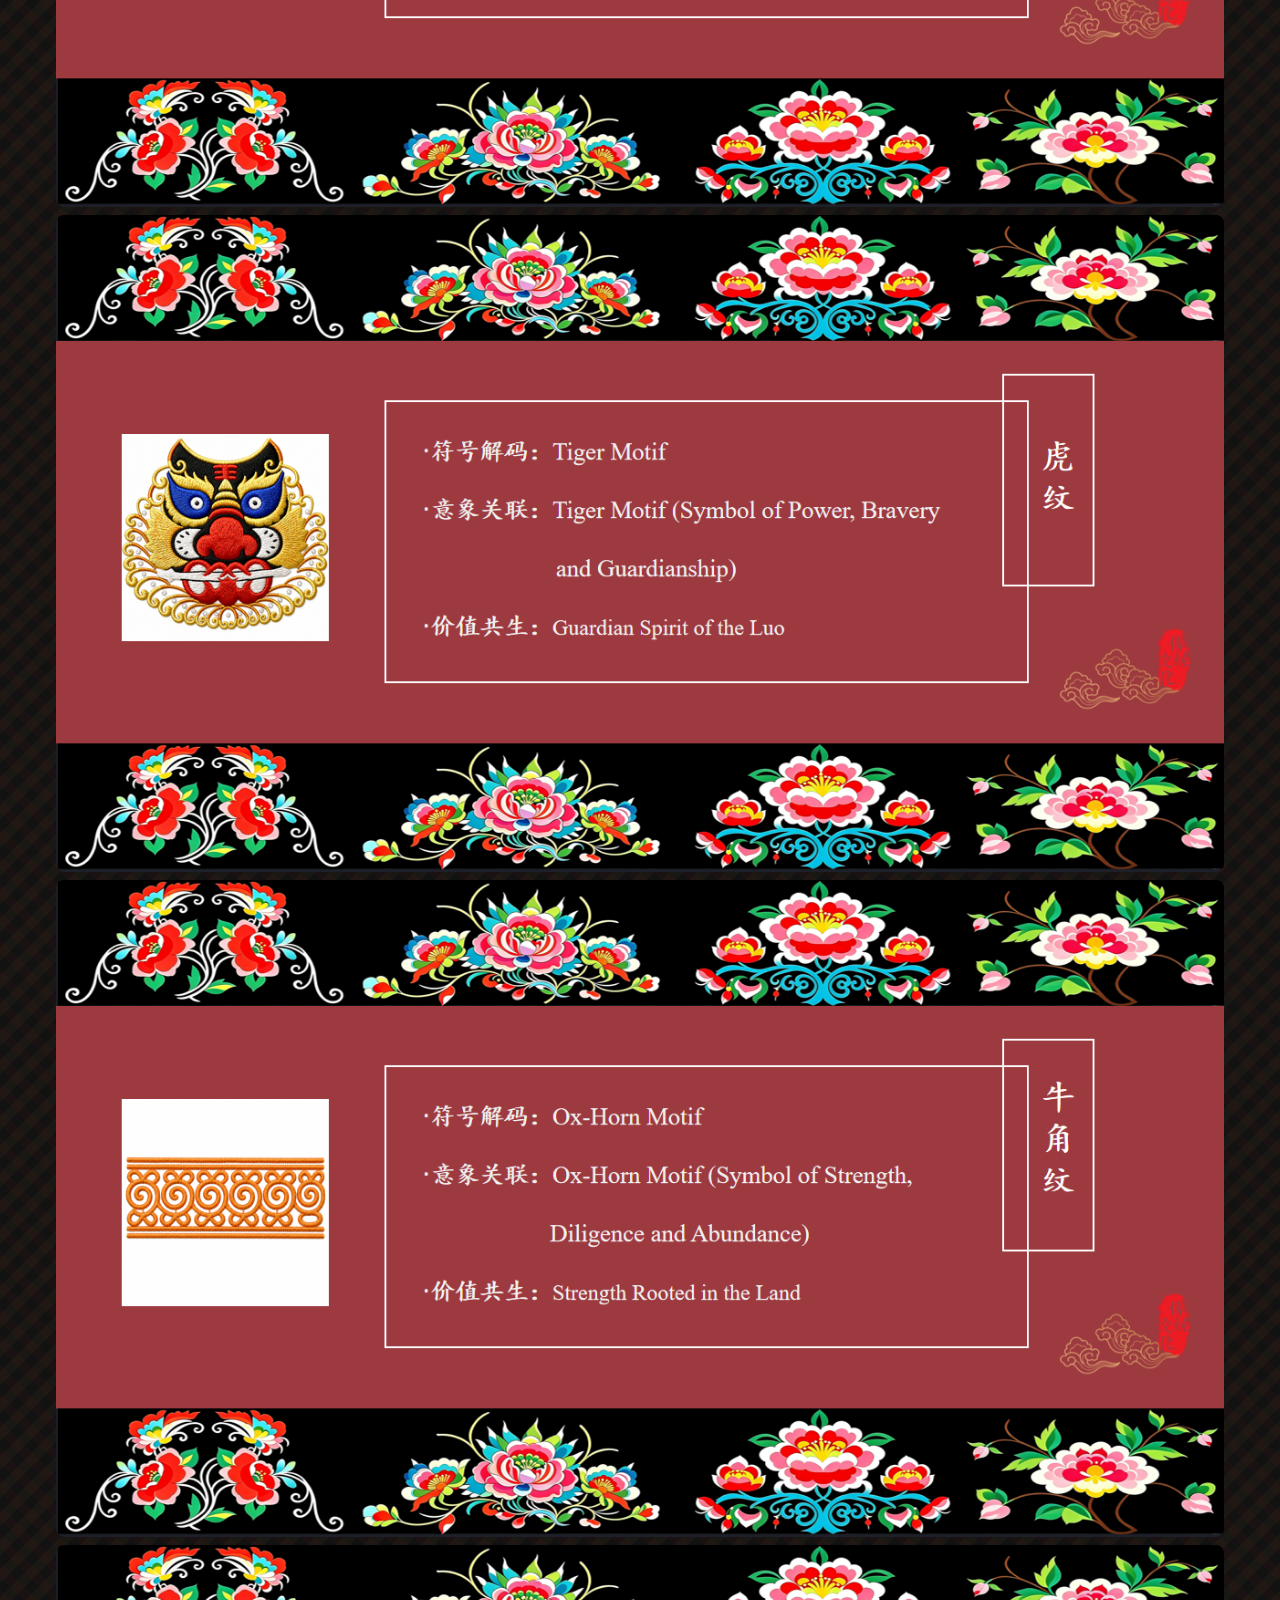
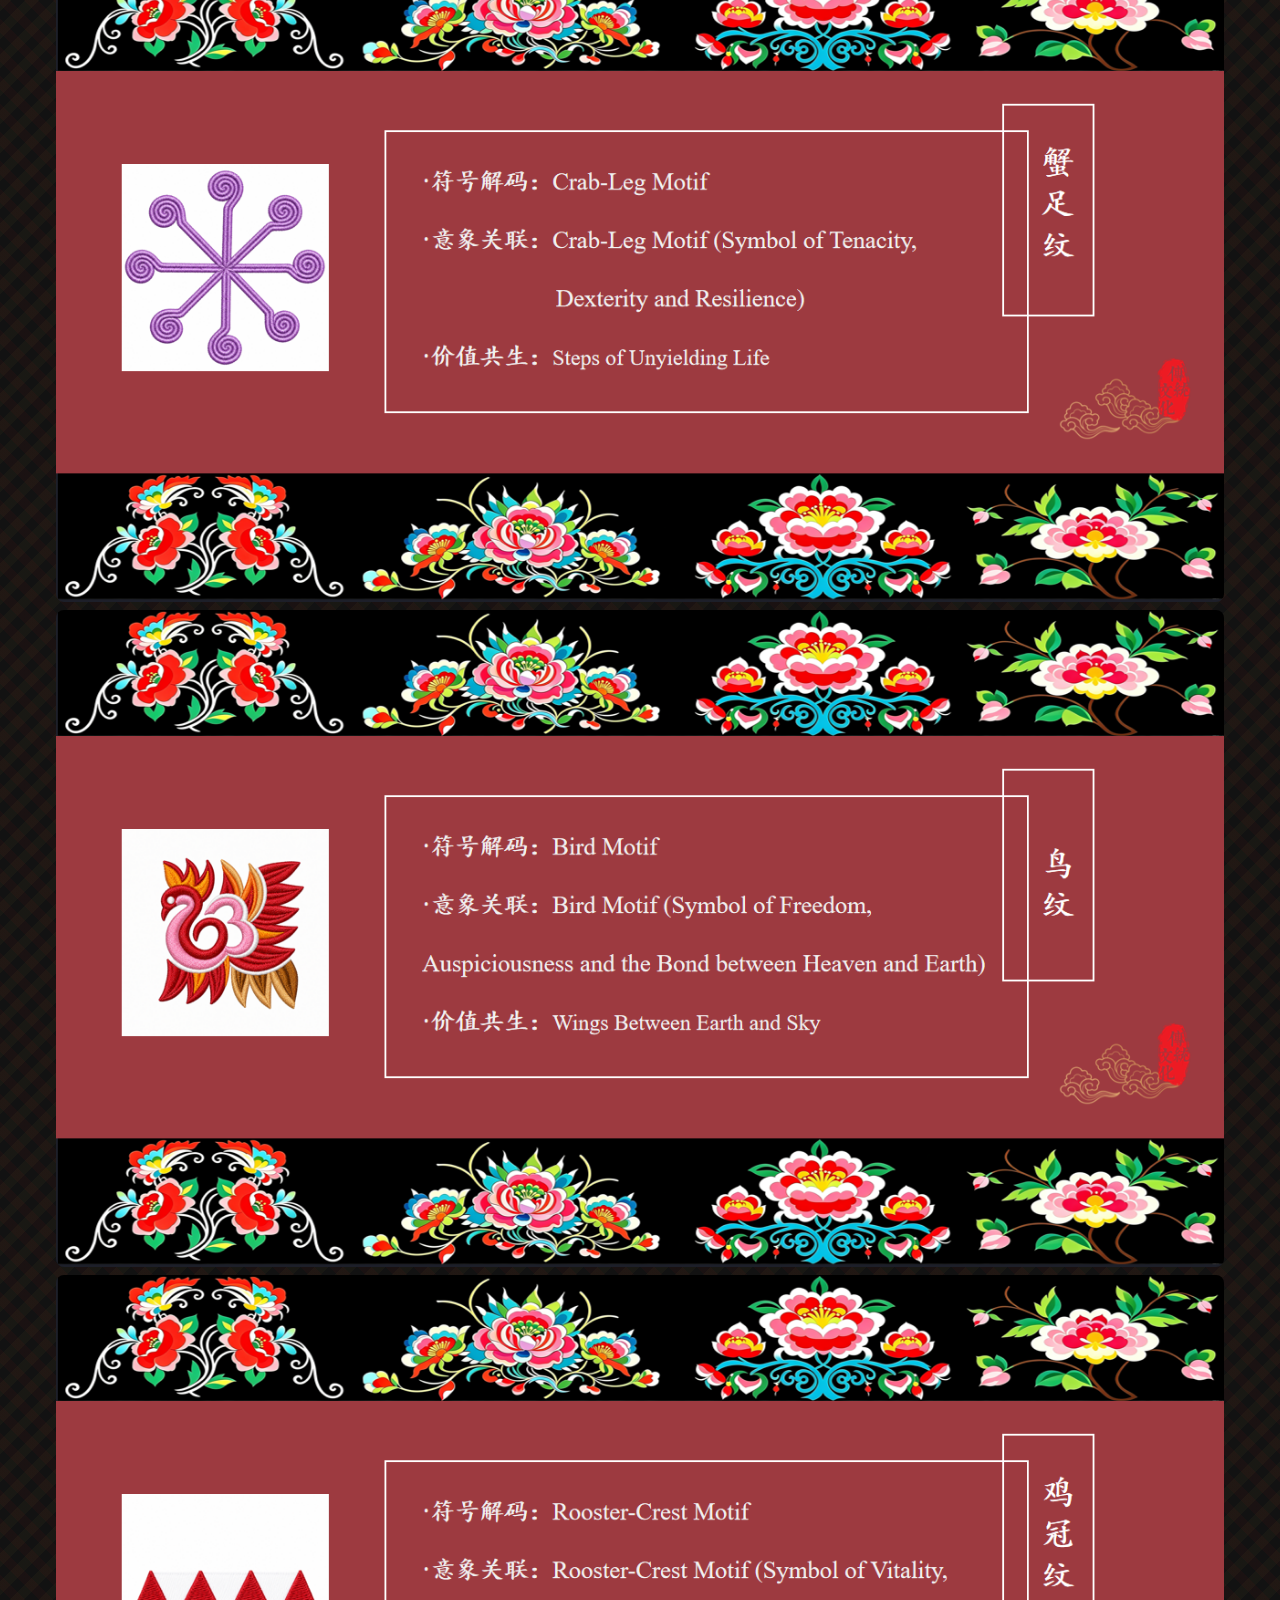
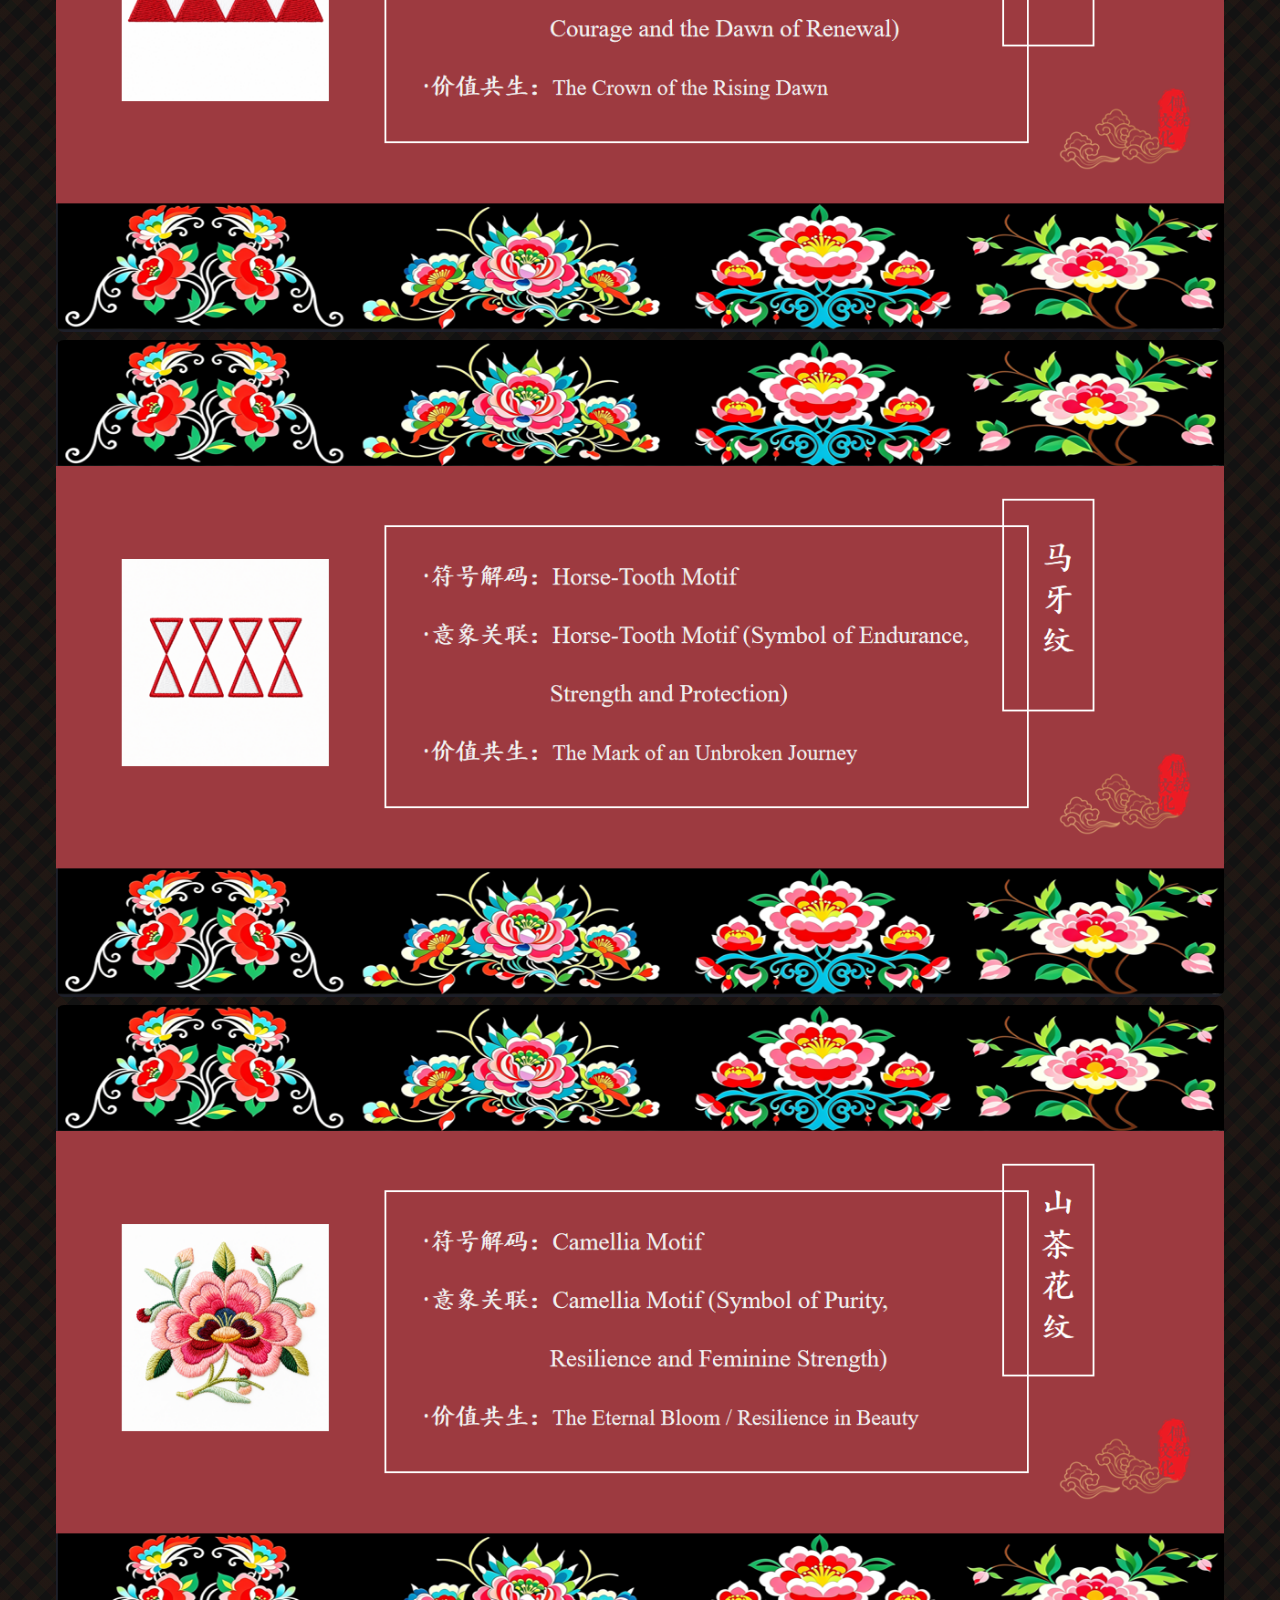
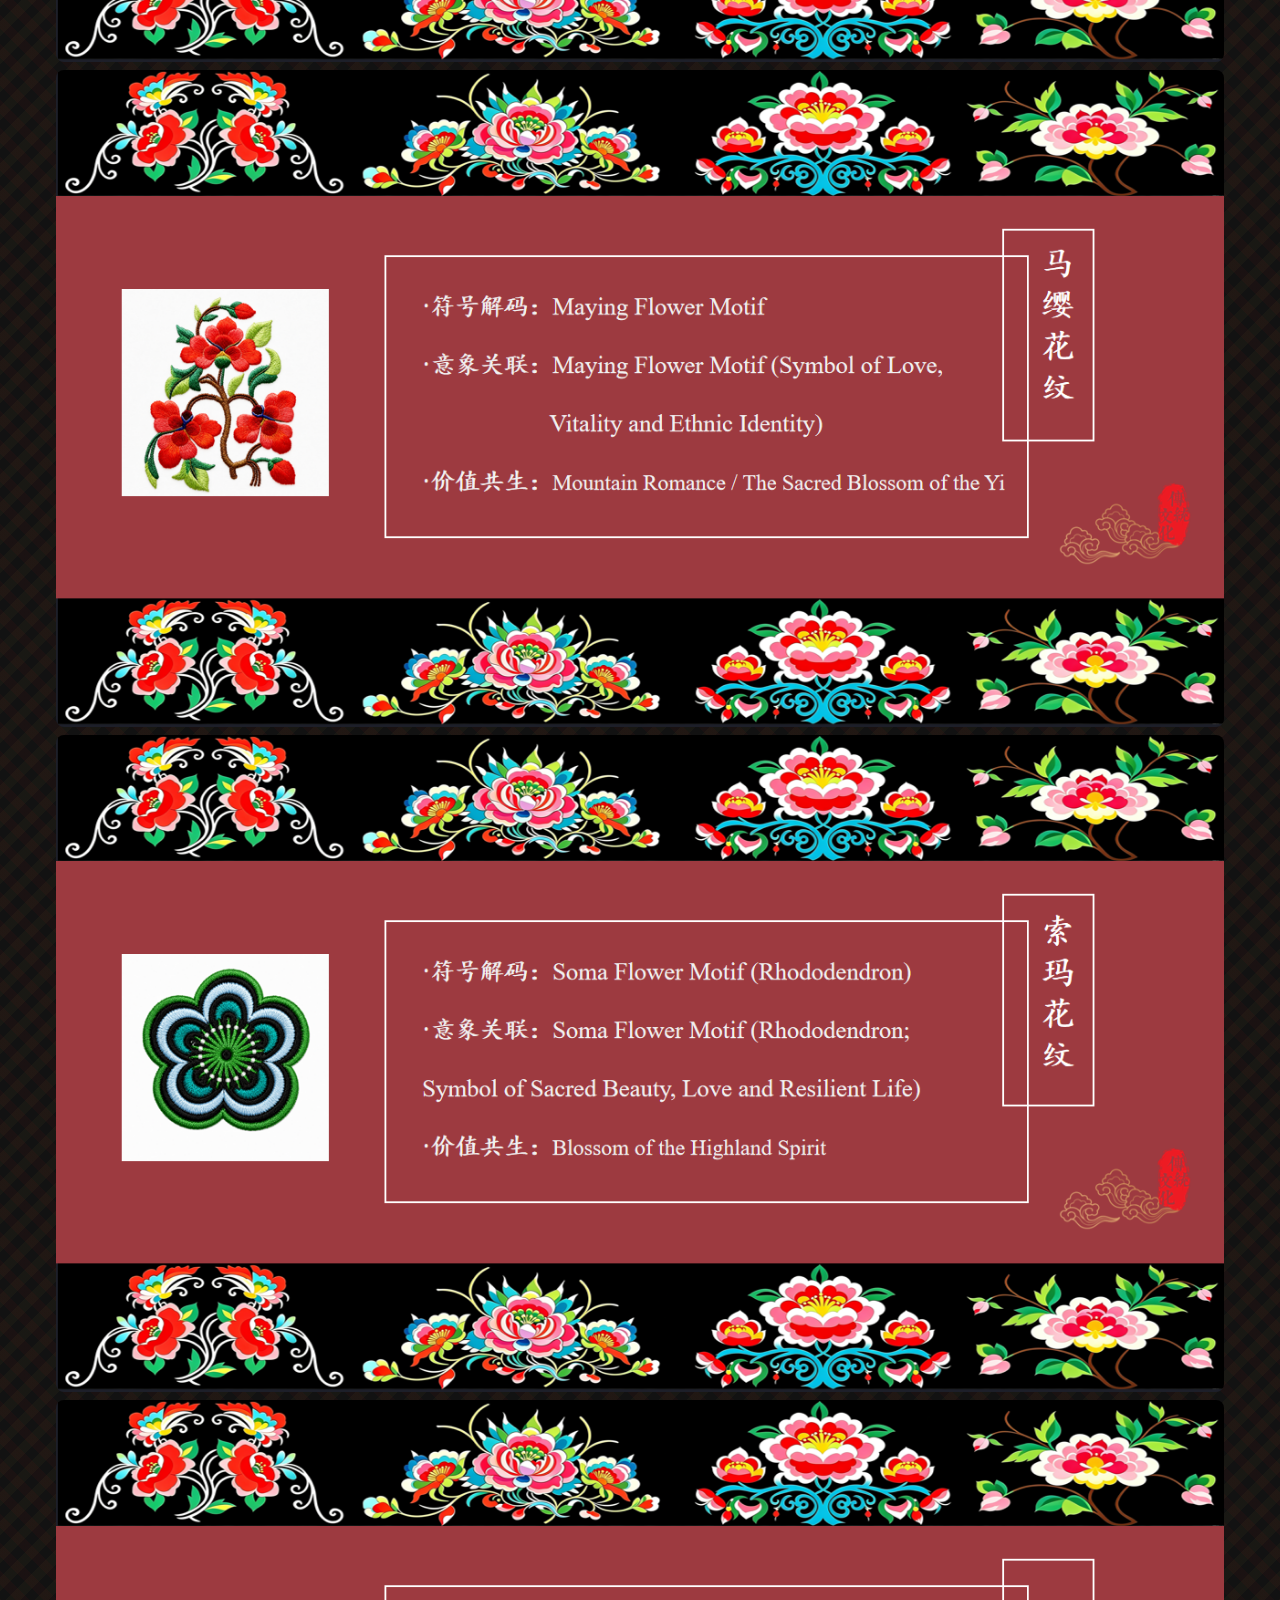
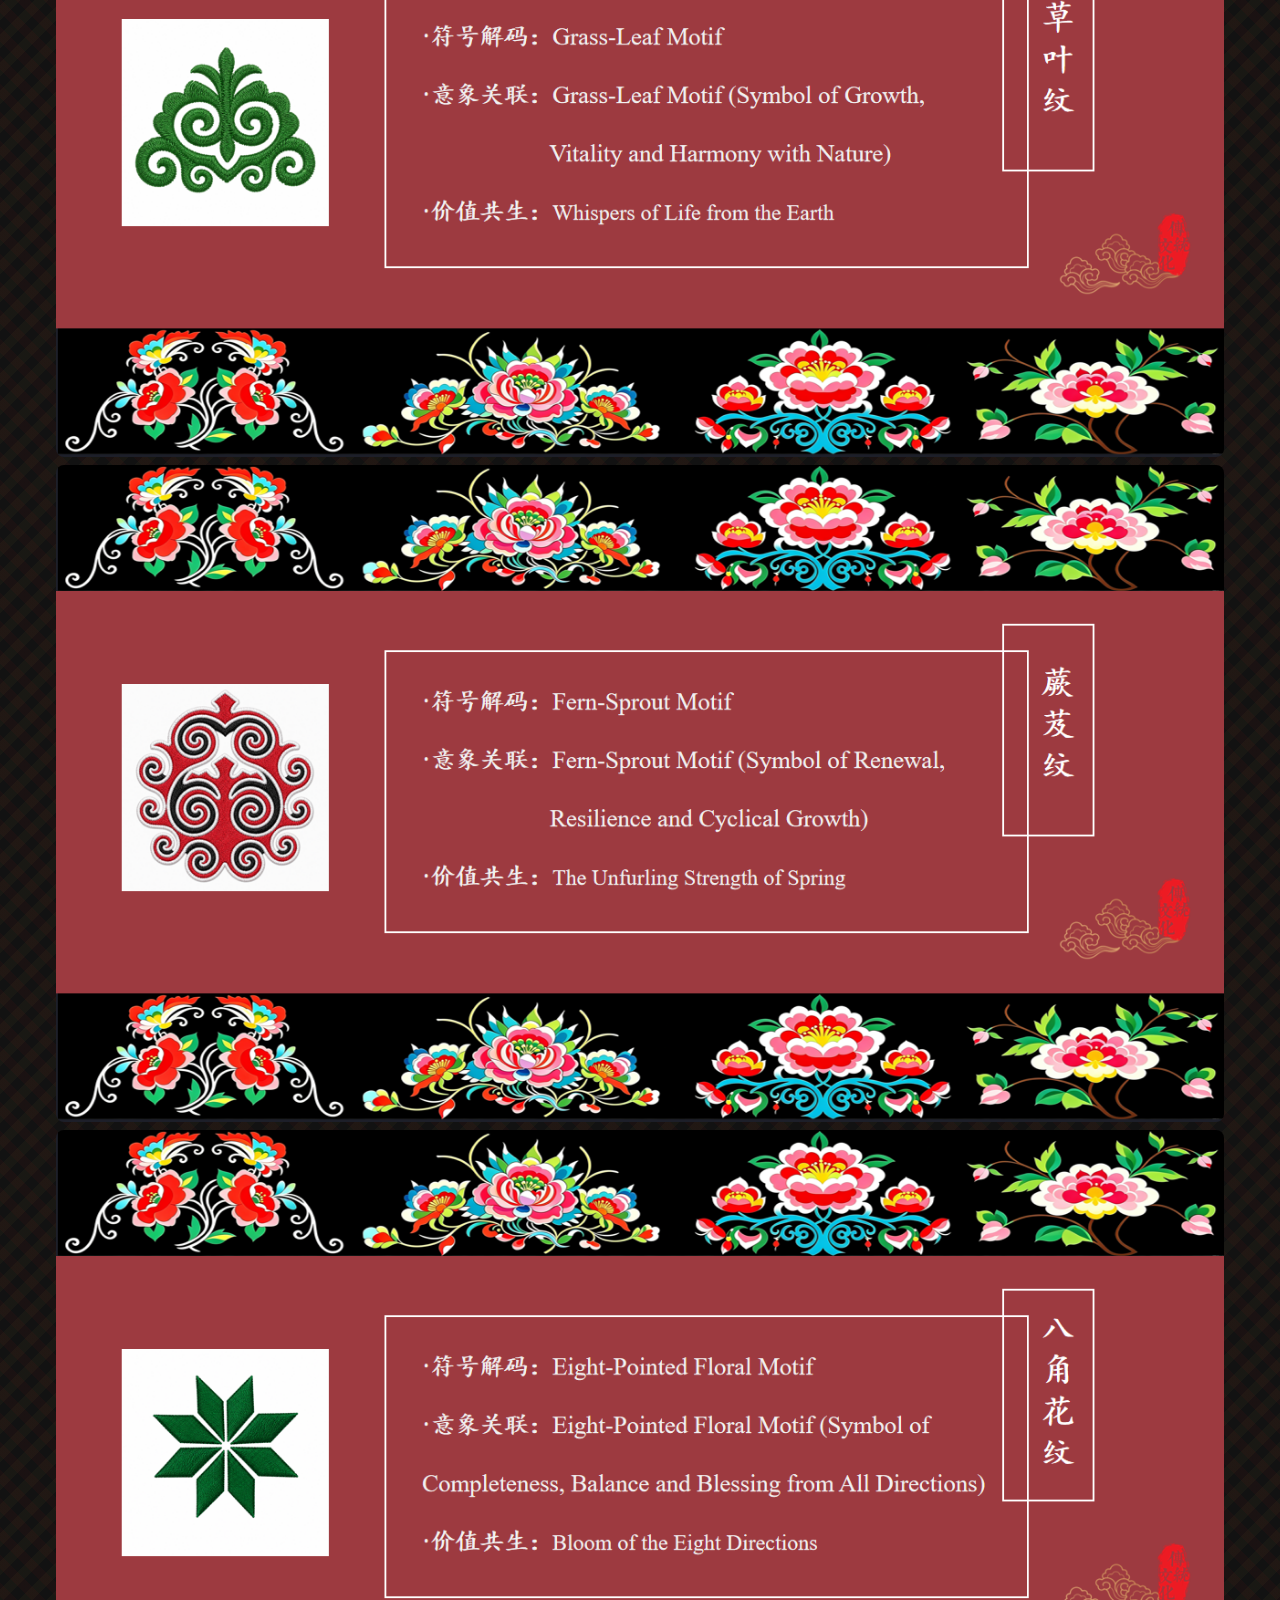
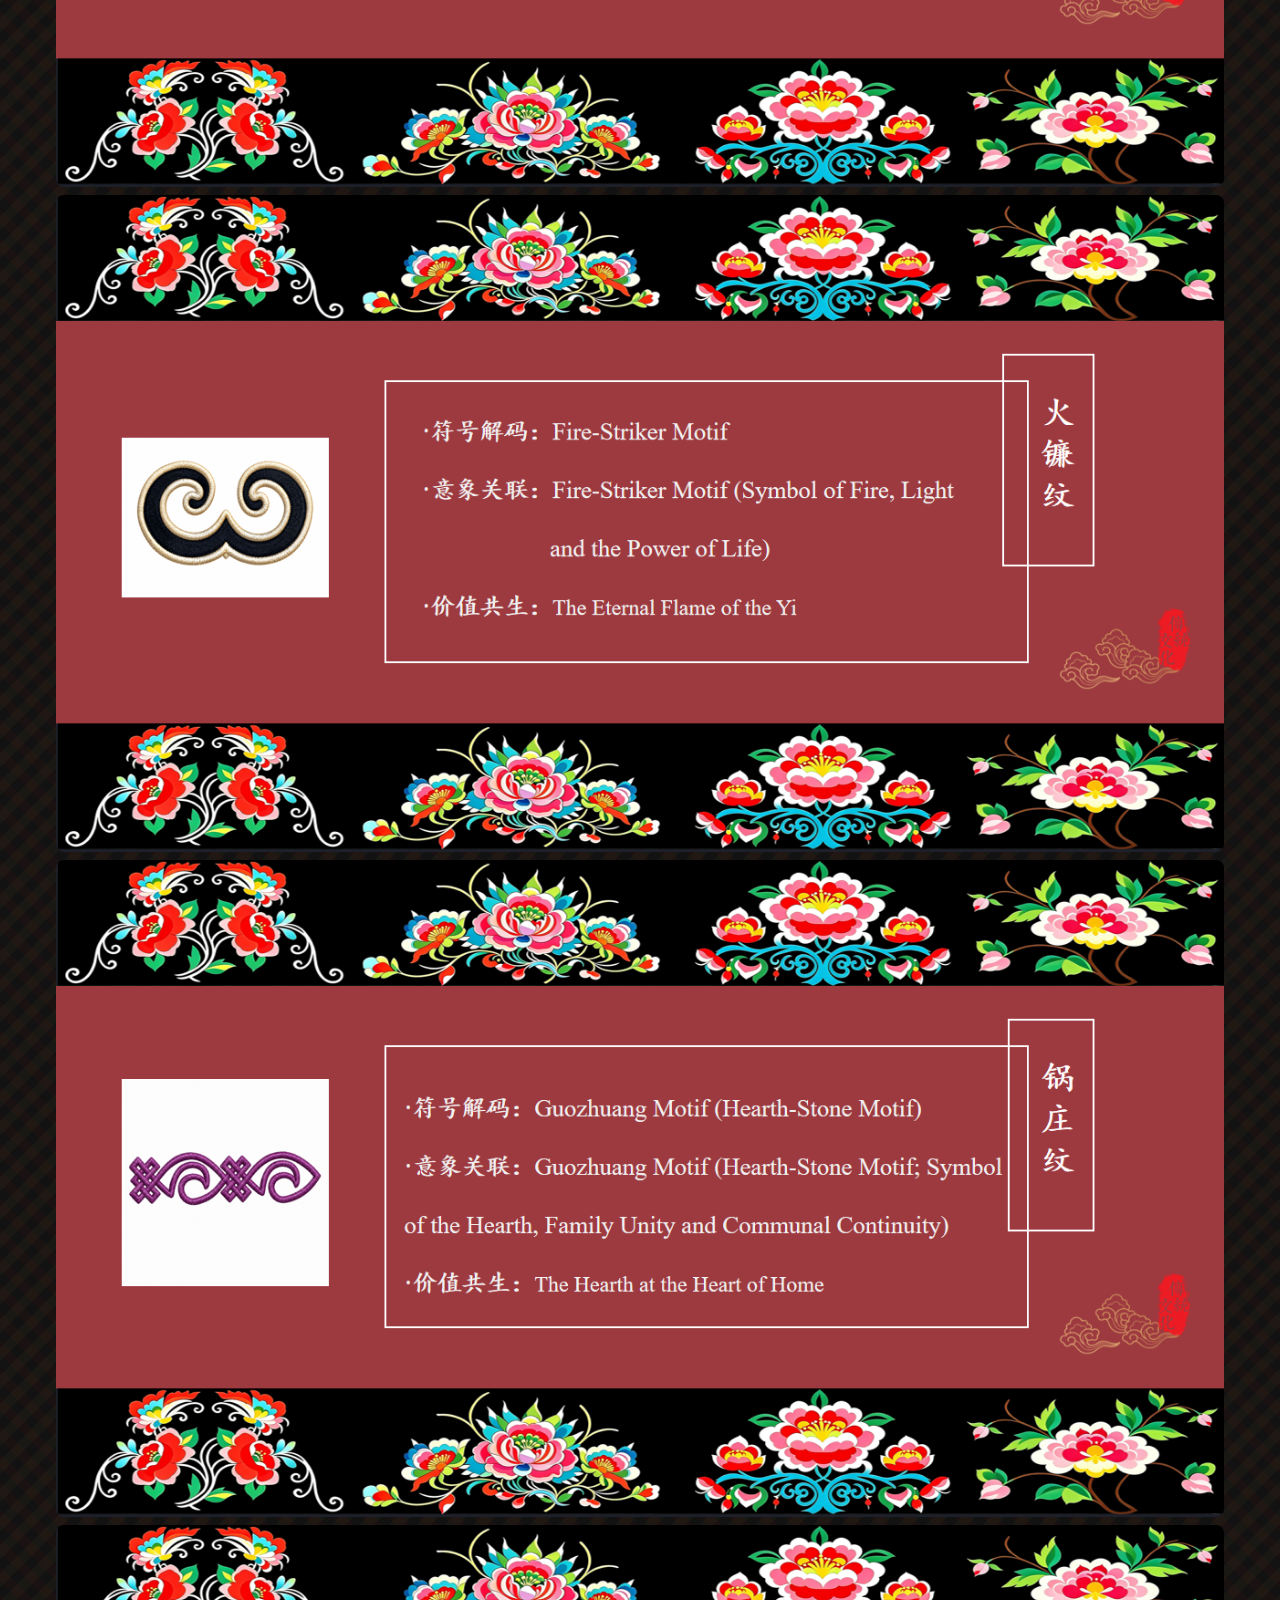
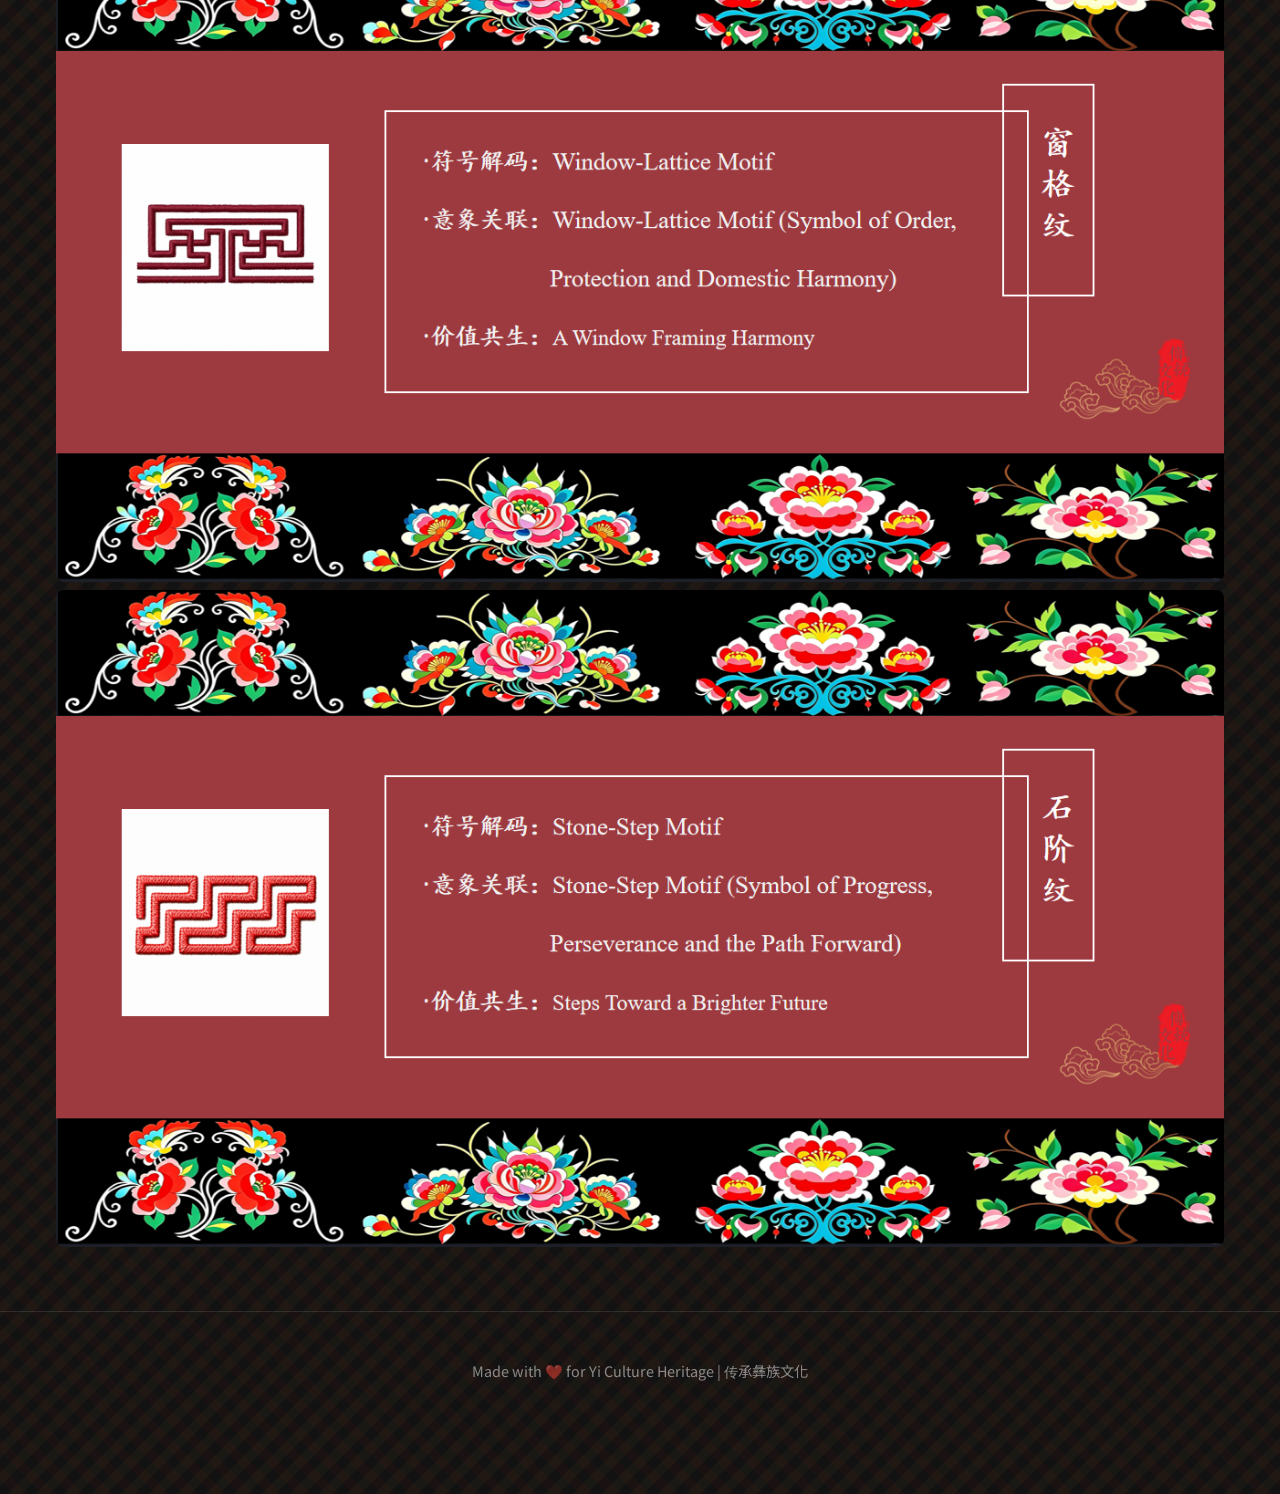
==== commit 4da028a2: "Add Japanese translation guide images Co-Authored-By: Aime <aime@bytedance.com> Change-Id: Ibbb6dbb1" ====
--- a/translation-guide/index.html
+++ b/translation-guide/index.html
@@ -198,6 +198,7 @@
                         <button class="lang-btn active" data-lang="zh">中文</button>
                         <button class="lang-btn" data-lang="de">DE</button>
                         <button class="lang-btn" data-lang="fr">FR</button>
+                        <button class="lang-btn" data-lang="ja">日本語</button>
                     </div>
                     <a href="../index.html" class="back-btn">← 返回首页</a>
                 </div>
@@ -223,7 +224,8 @@
         const guidePages = {
             zh: ['01.png', '02.png', '03.png', '04.png', '05.png', '06.png', '07.png', '08.png', '09.png', '11.png', '12.png', '13.png', '14.png', '15.png', '16.png', '17.png', '18.png', '19.png', '20.png', '21.png', '22.png', '23.png', '24.png'],
             de: ['de/01.png', 'de/02.png', 'de/03.png', 'de/04.png', 'de/05.png', 'de/06.png', 'de/07.png', 'de/08.png', 'de/09.png', 'de/10.png', 'de/11.png', 'de/12.png', 'de/13.png', 'de/14.png', 'de/15.png', 'de/16.png', 'de/17.png', 'de/18.png', 'de/19.png', 'de/20.png', 'de/21.png', 'de/22.png', 'de/23.png', 'de/24.png'],
-            fr: ['fr/01.png', 'fr/02.png', 'fr/03.png', 'fr/04.png', 'fr/05.png', 'fr/06.png', 'fr/07.png', 'fr/08.png', 'fr/09.png', 'fr/10.png', 'fr/11.png', 'fr/12.png', 'fr/13.png', 'fr/14.png', 'fr/15.png', 'fr/16.png', 'fr/17.png', 'fr/18.png', 'fr/19.png', 'fr/20.png', 'fr/21.png', 'fr/22.png', 'fr/23.png', 'fr/24.png']
+            fr: ['fr/01.png', 'fr/02.png', 'fr/03.png', 'fr/04.png', 'fr/05.png', 'fr/06.png', 'fr/07.png', 'fr/08.png', 'fr/09.png', 'fr/10.png', 'fr/11.png', 'fr/12.png', 'fr/13.png', 'fr/14.png', 'fr/15.png', 'fr/16.png', 'fr/17.png', 'fr/18.png', 'fr/19.png', 'fr/20.png', 'fr/21.png', 'fr/22.png', 'fr/23.png', 'fr/24.png'],
+            ja: ['ja/01.png', 'ja/02.png', 'ja/03.png', 'ja/04.png', 'ja/05.png', 'ja/06.png', 'ja/07.png', 'ja/08.png', 'ja/09.png', 'ja/10.png', 'ja/11.png', 'ja/12.png', 'ja/13.png', 'ja/14.png', 'ja/15.png', 'ja/16.png', 'ja/17.png', 'ja/18.png', 'ja/19.png', 'ja/20.png', 'ja/21.png', 'ja/22.png', 'ja/23.png', 'ja/24.png']
         };
 
         let currentLang = 'zh';
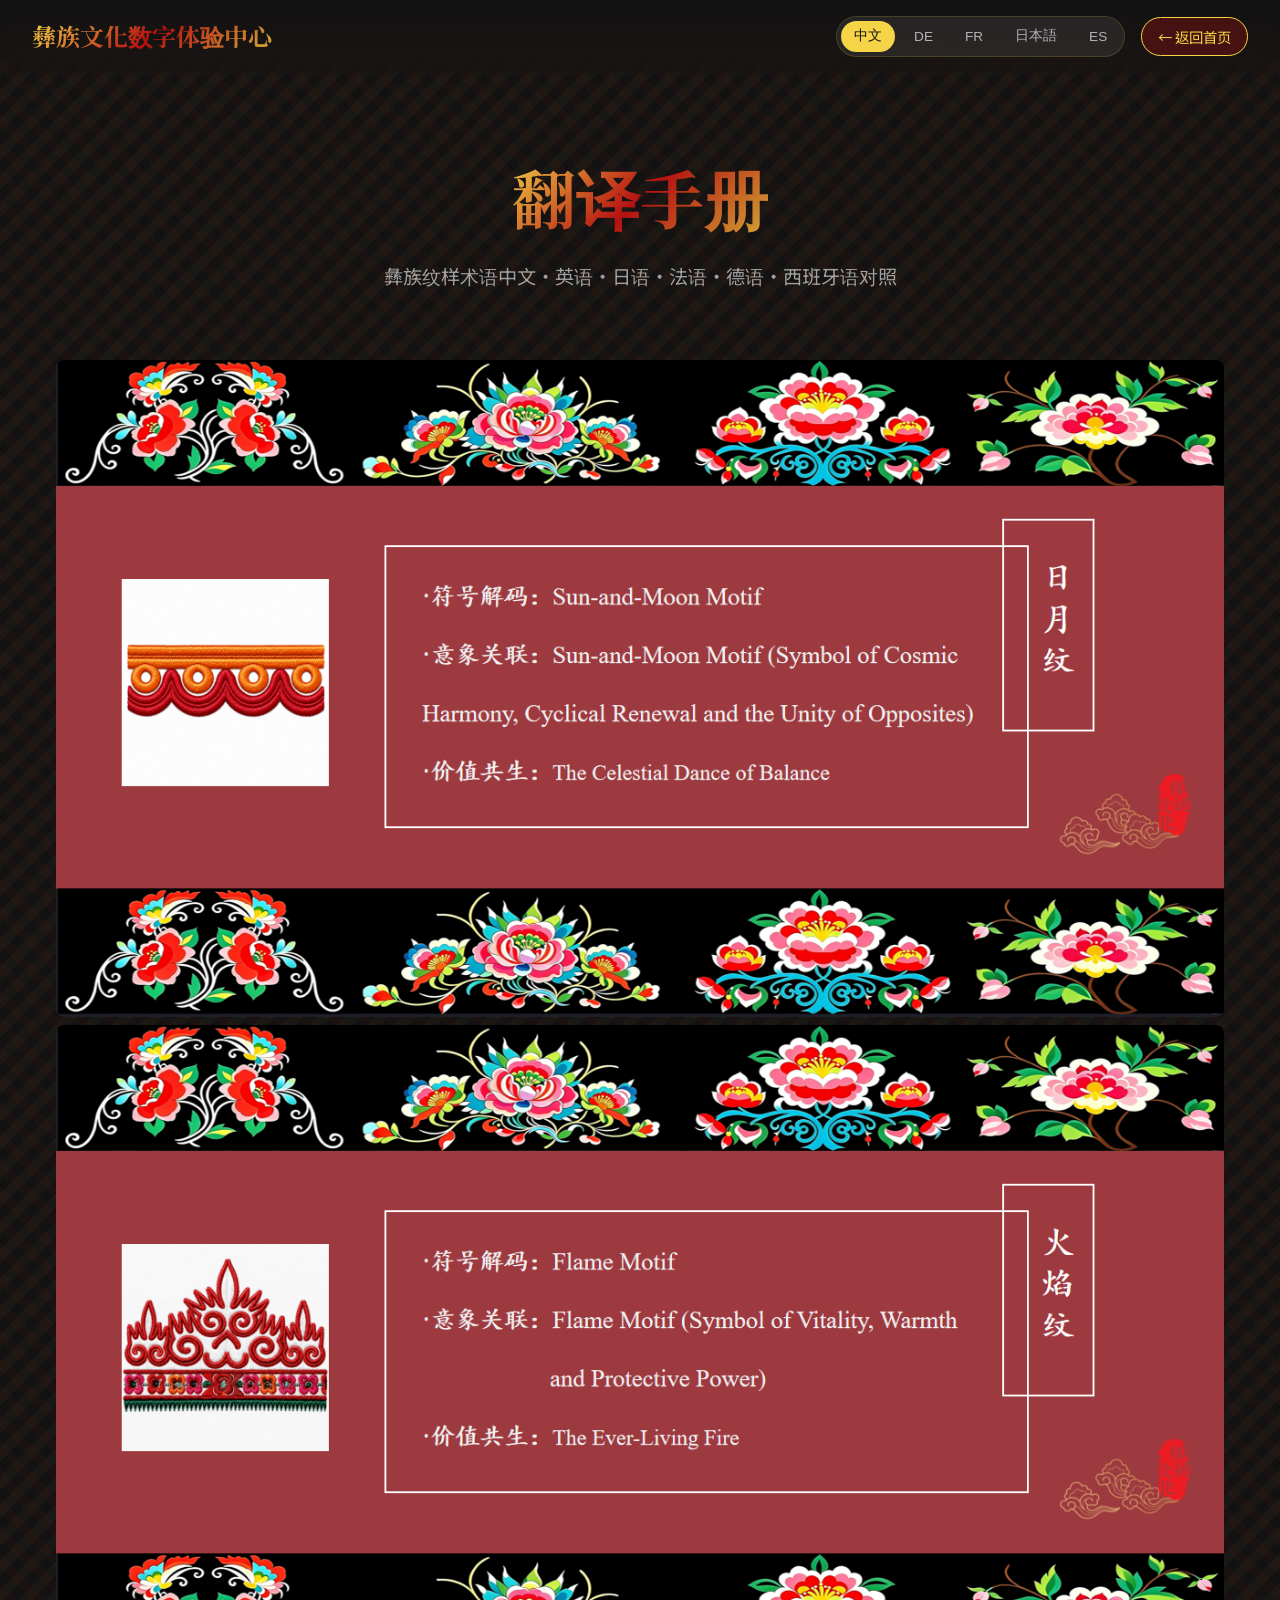
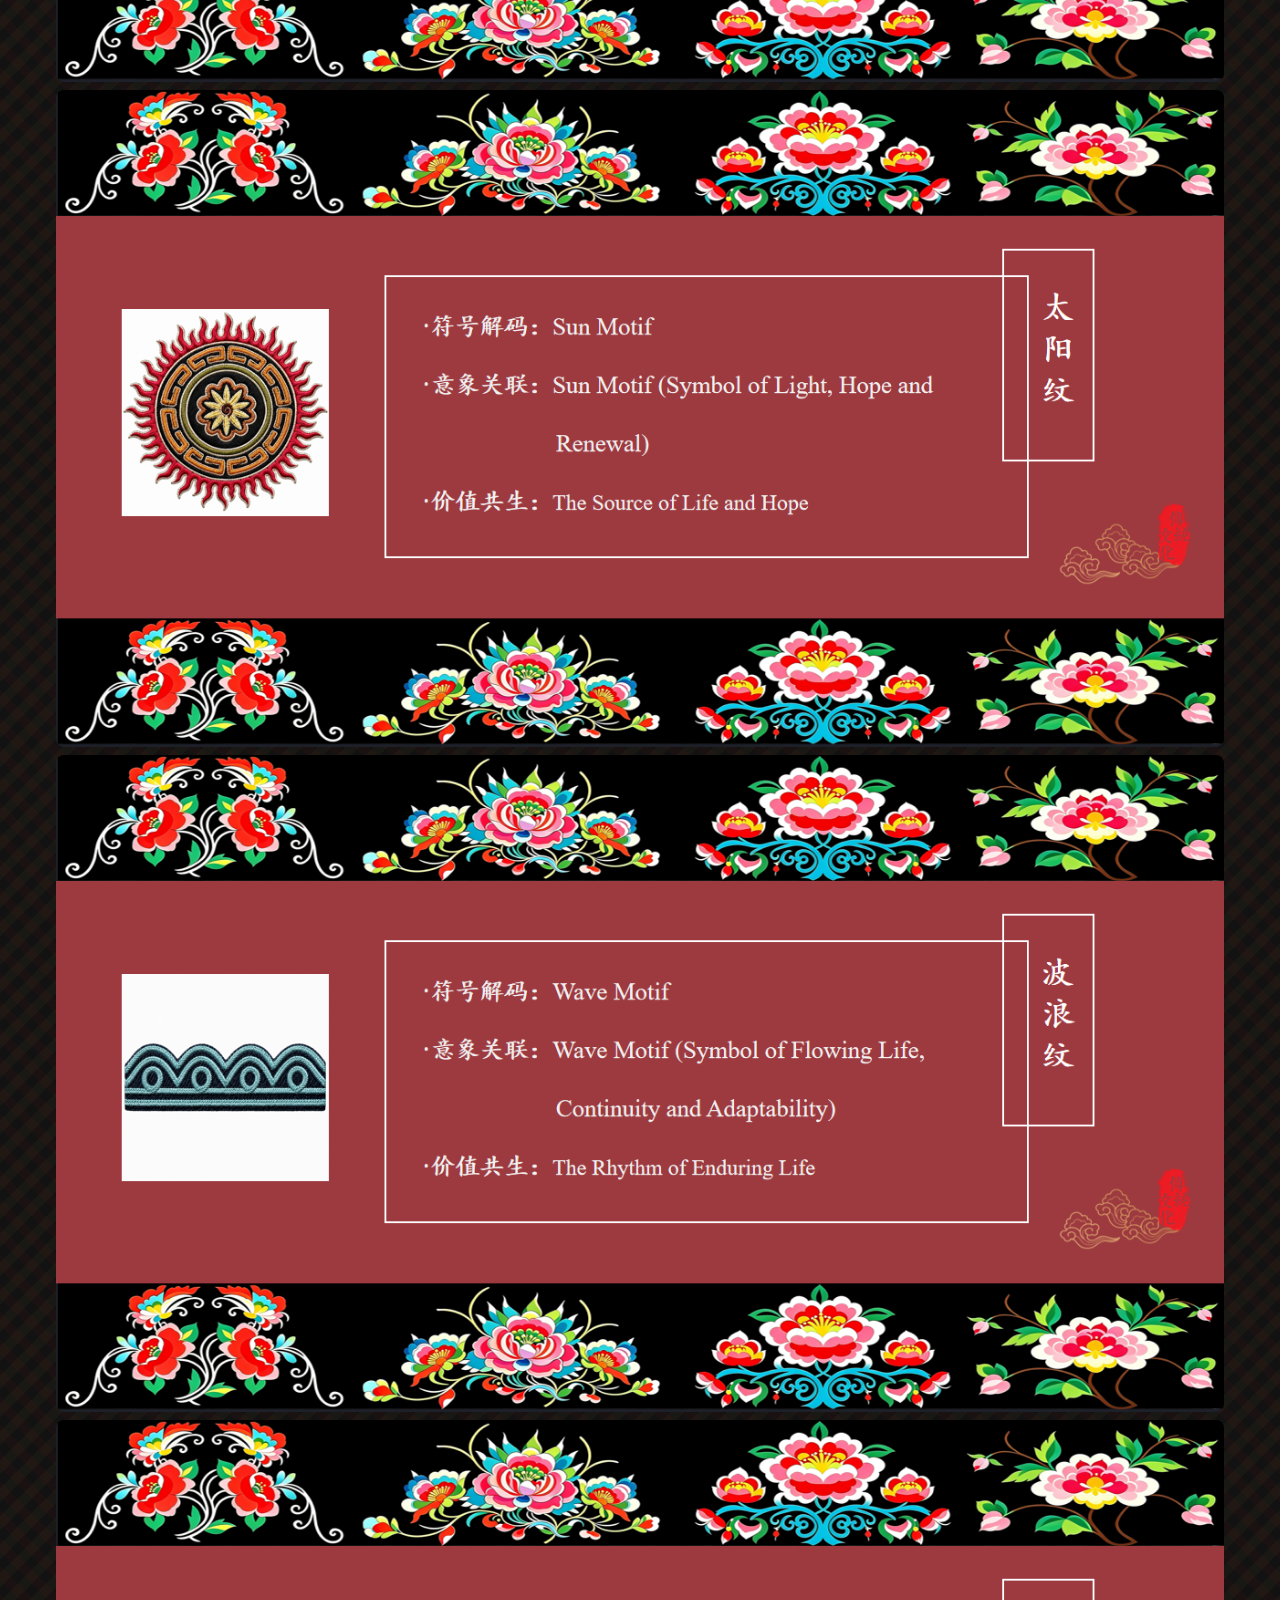
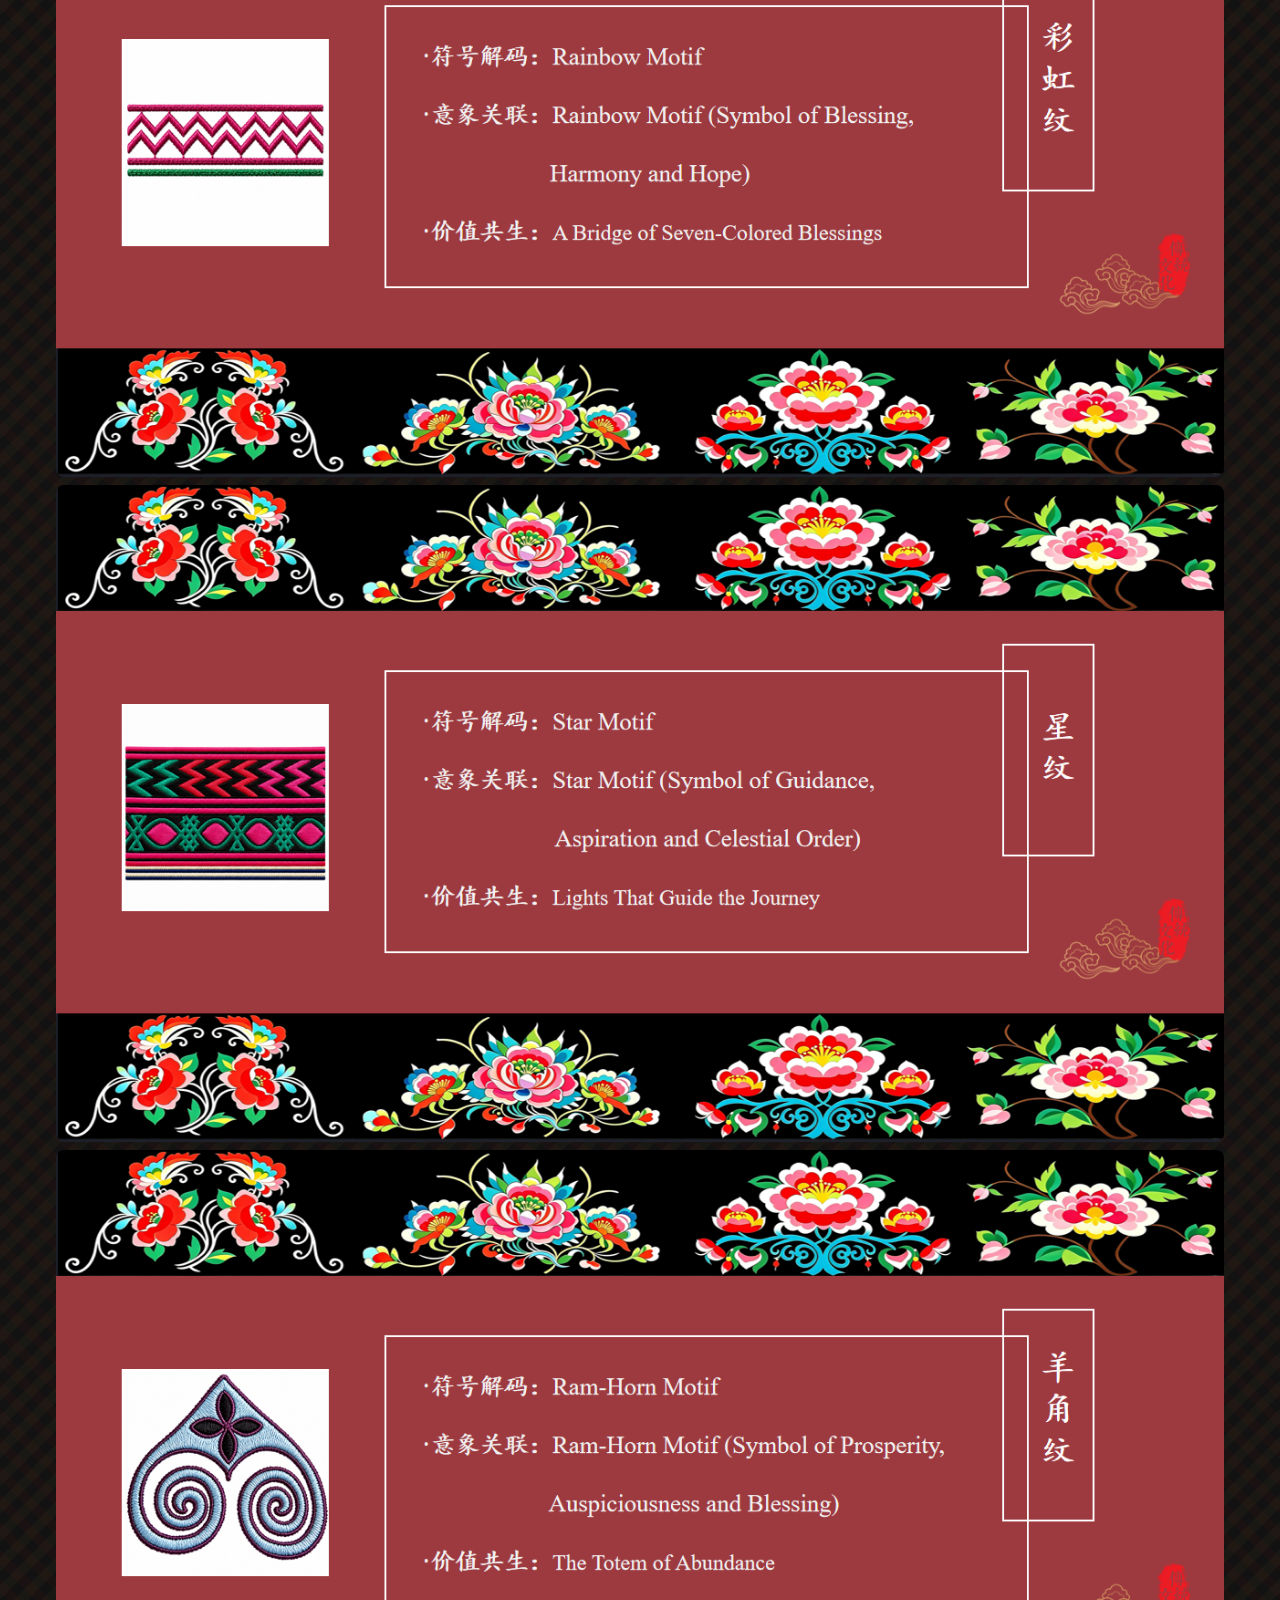
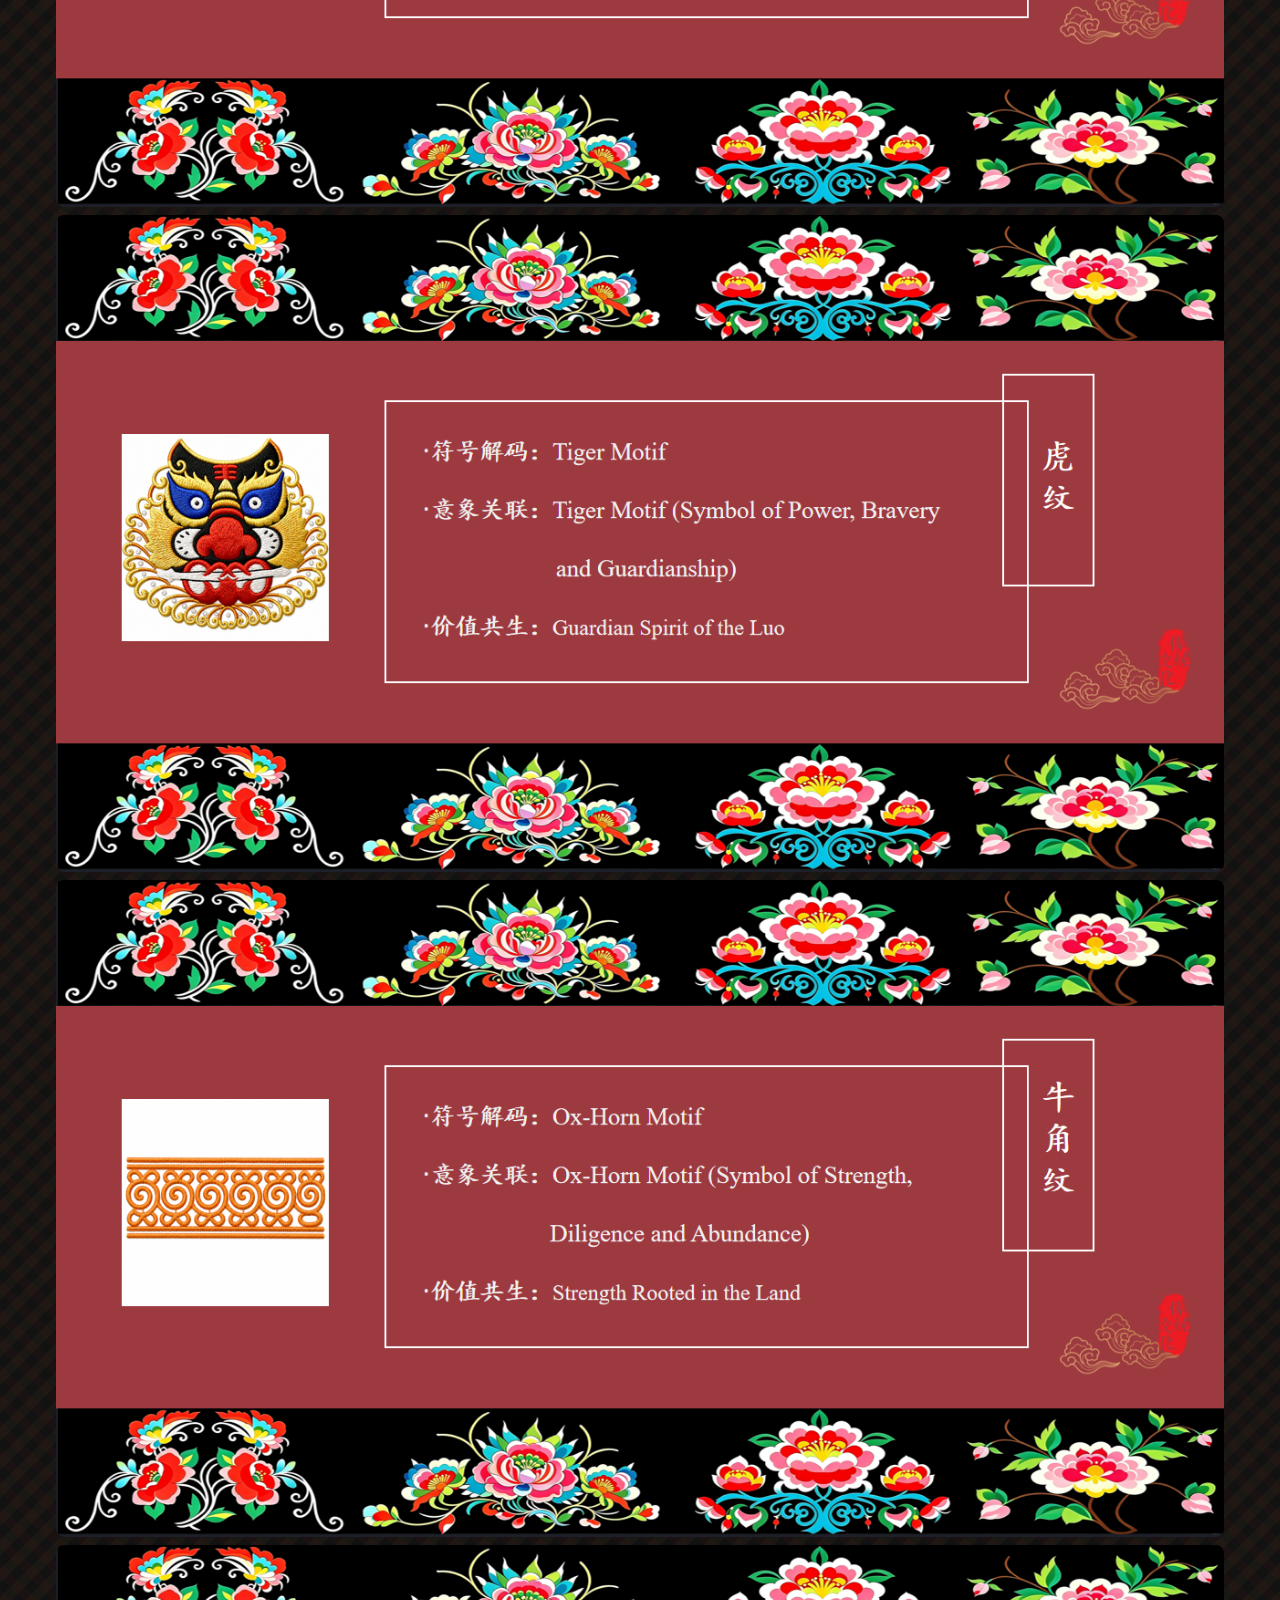
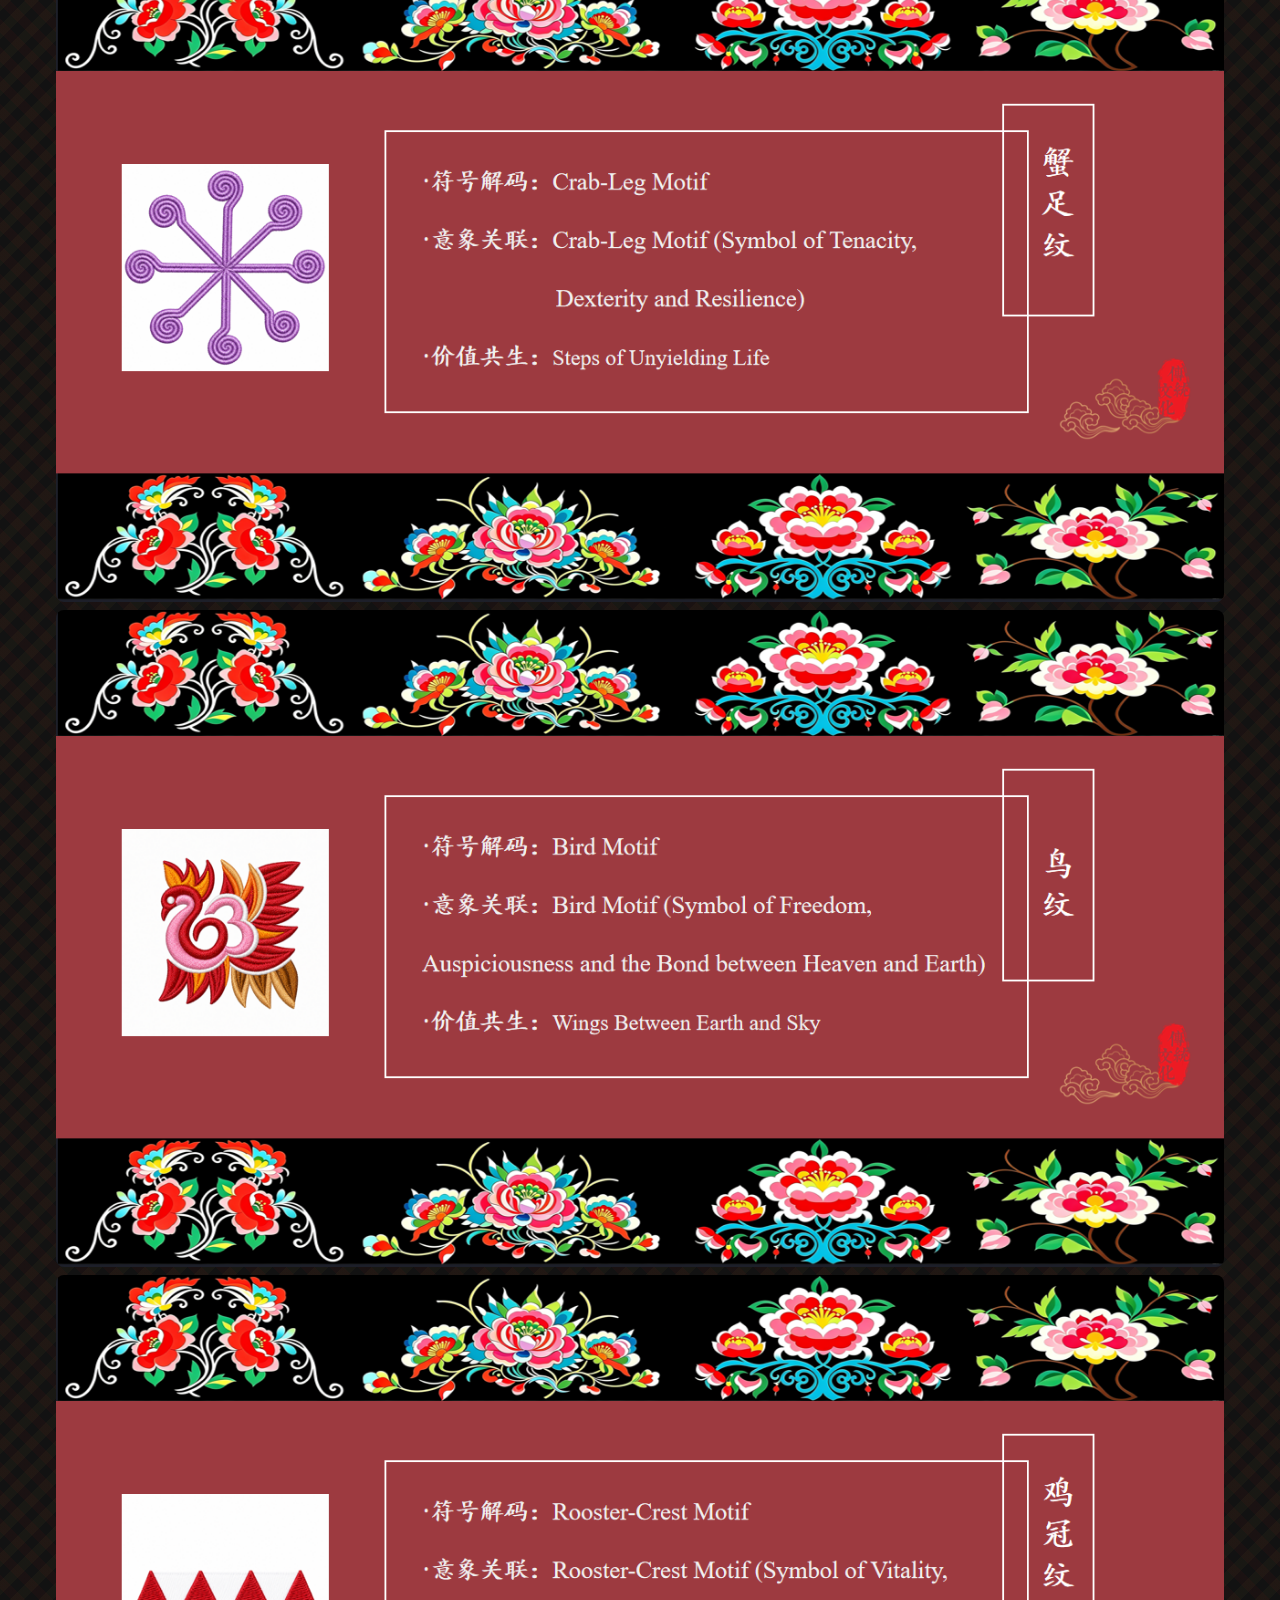
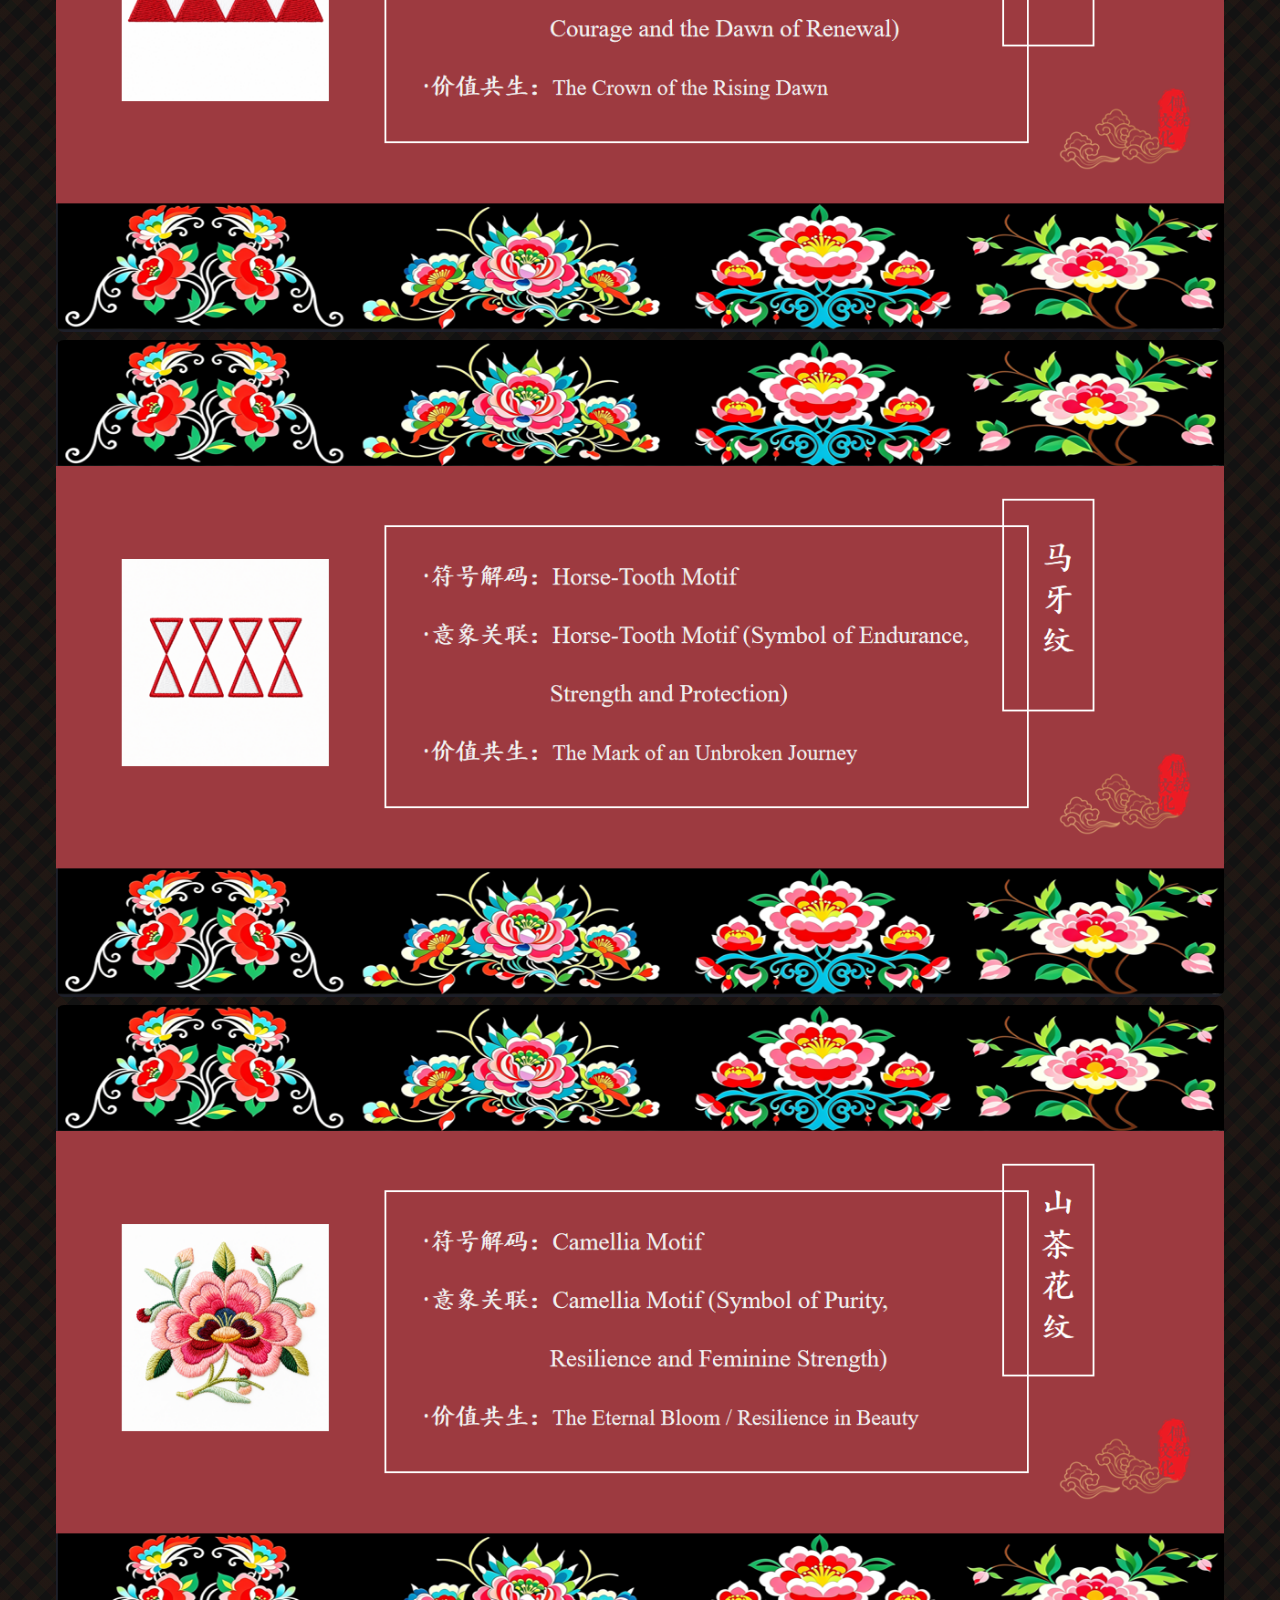
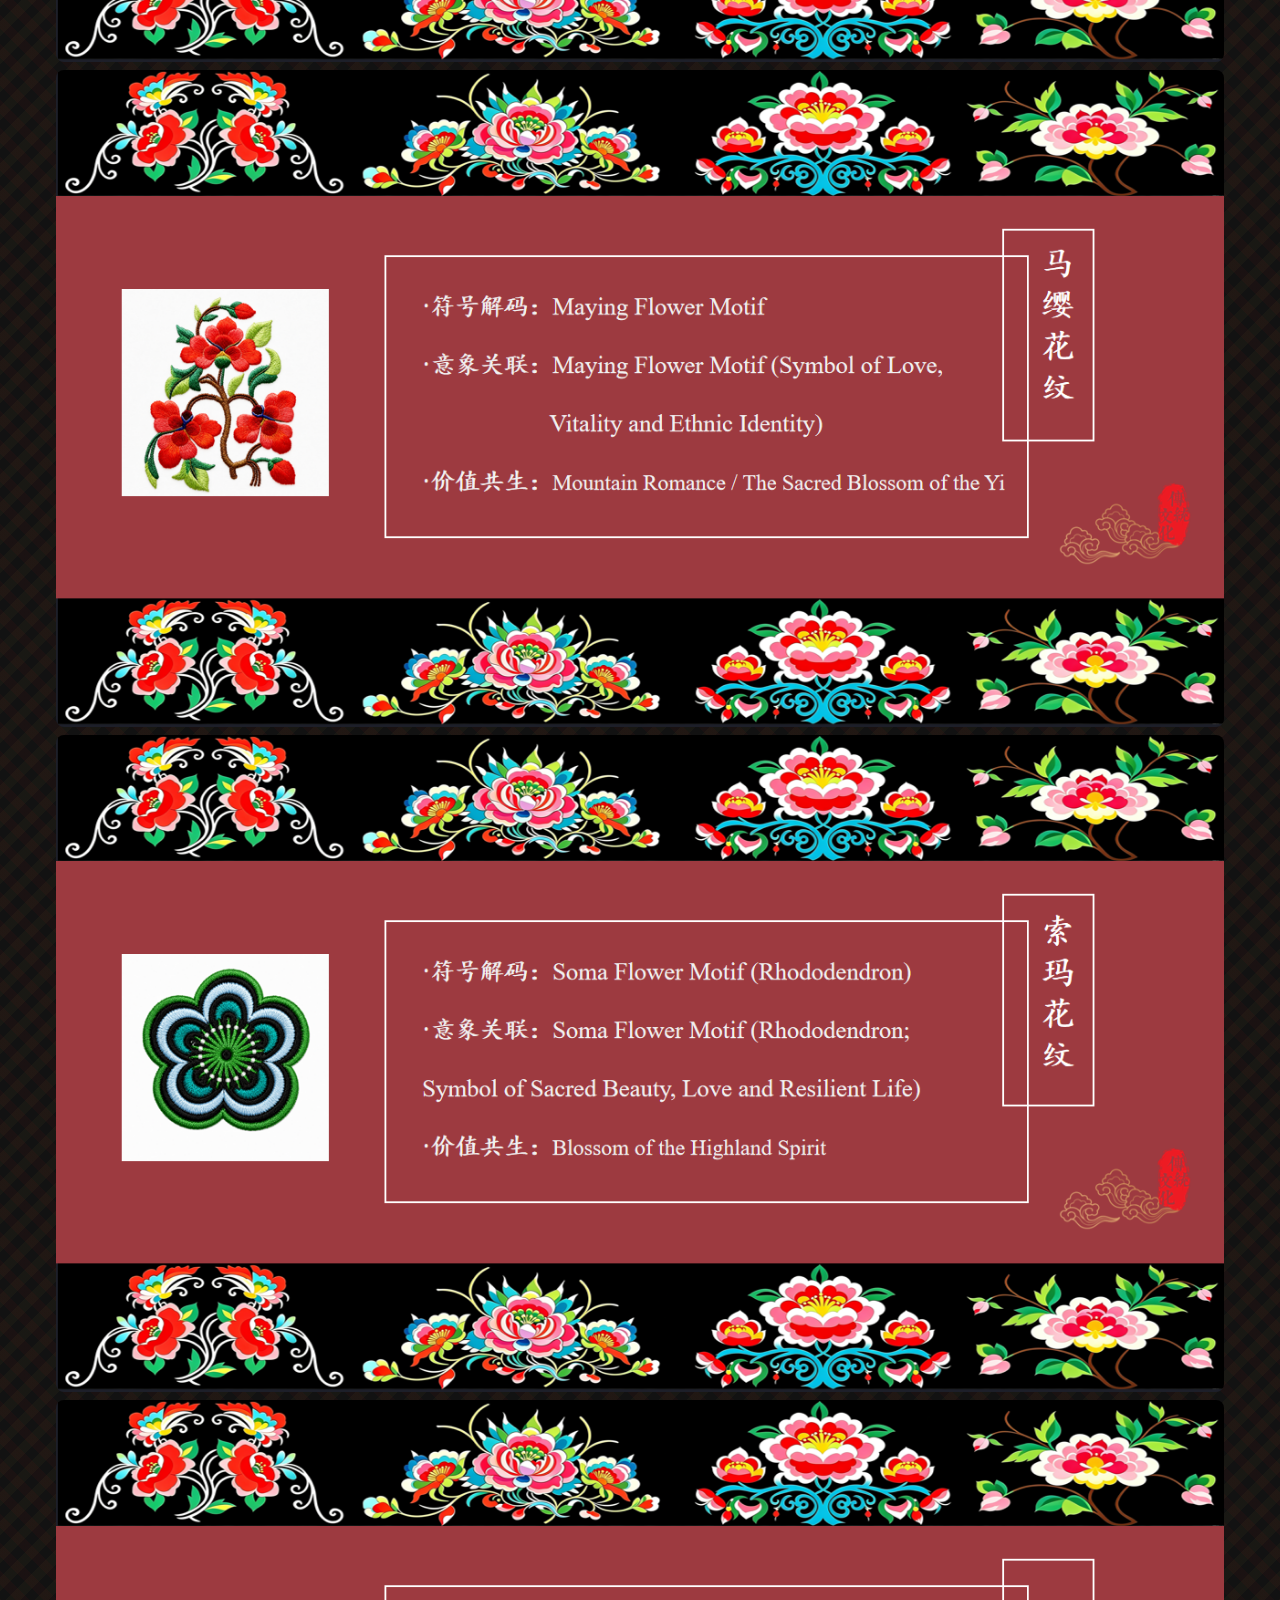
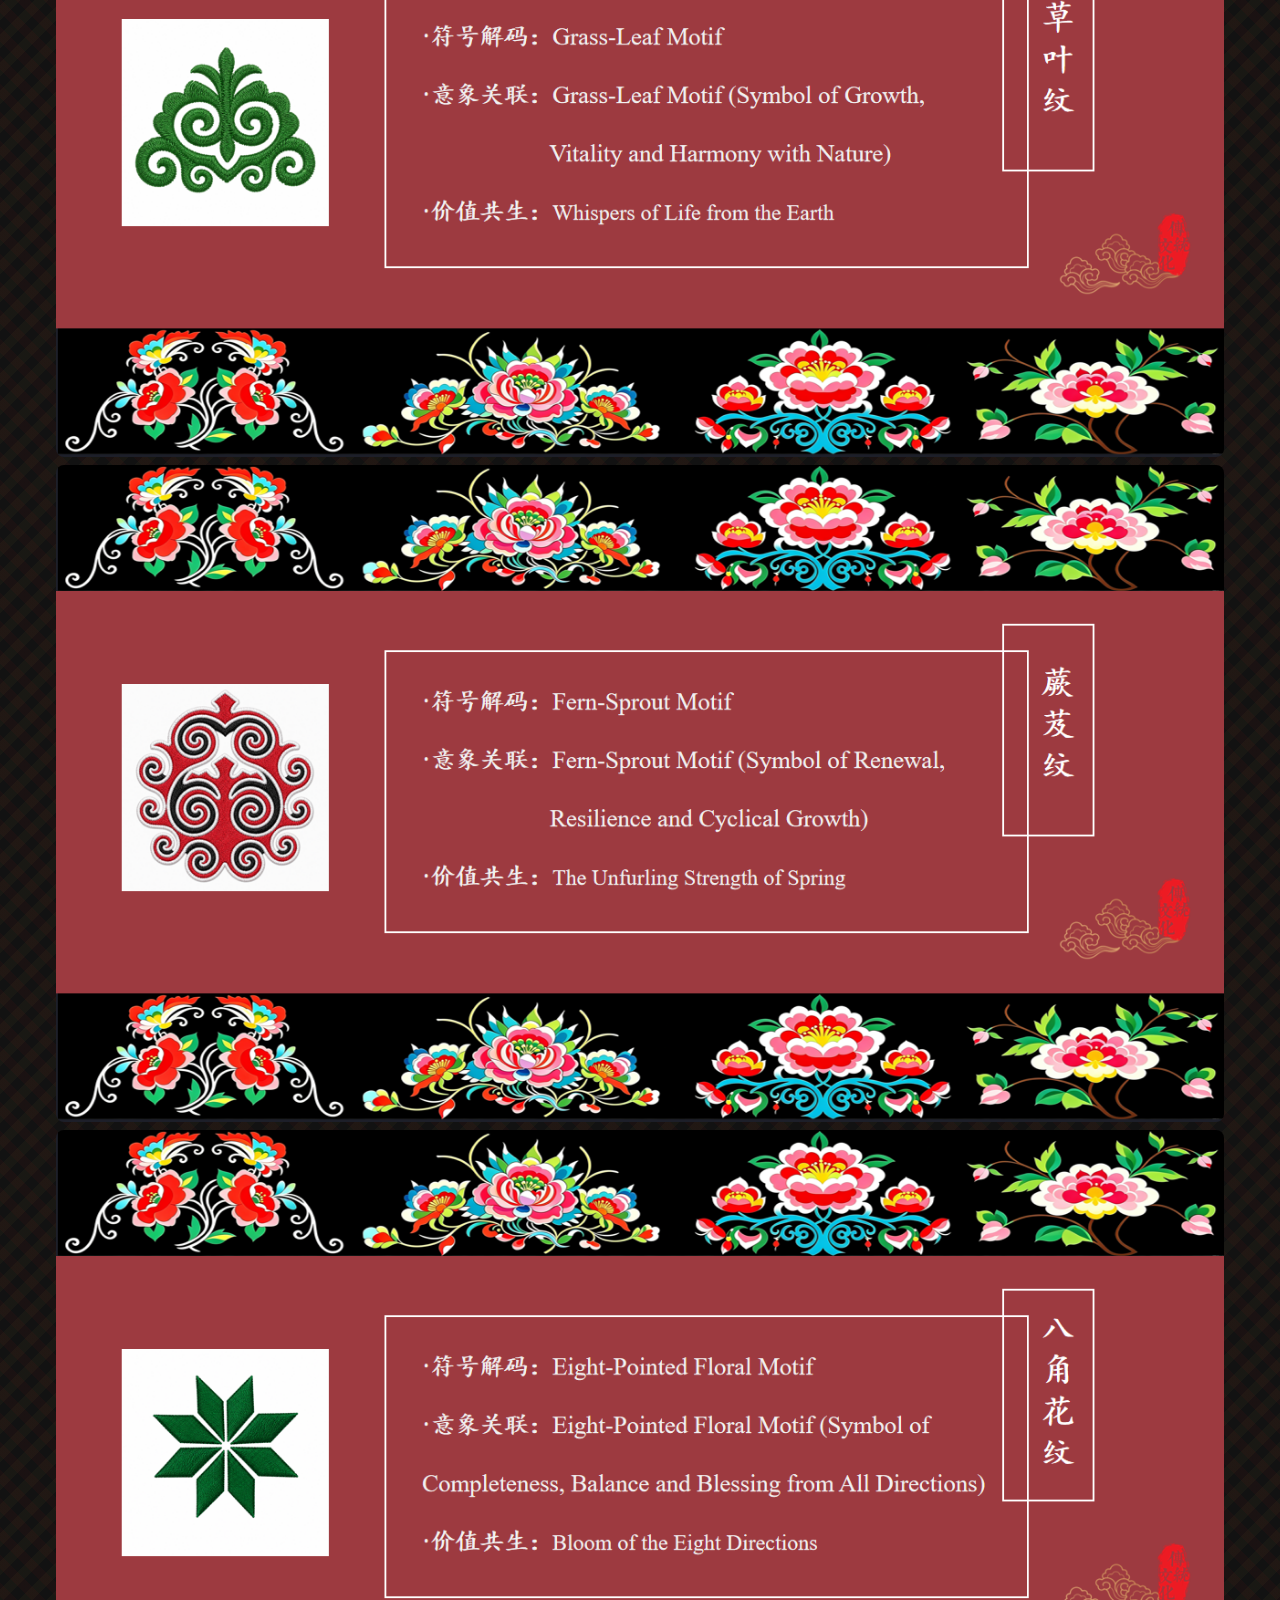
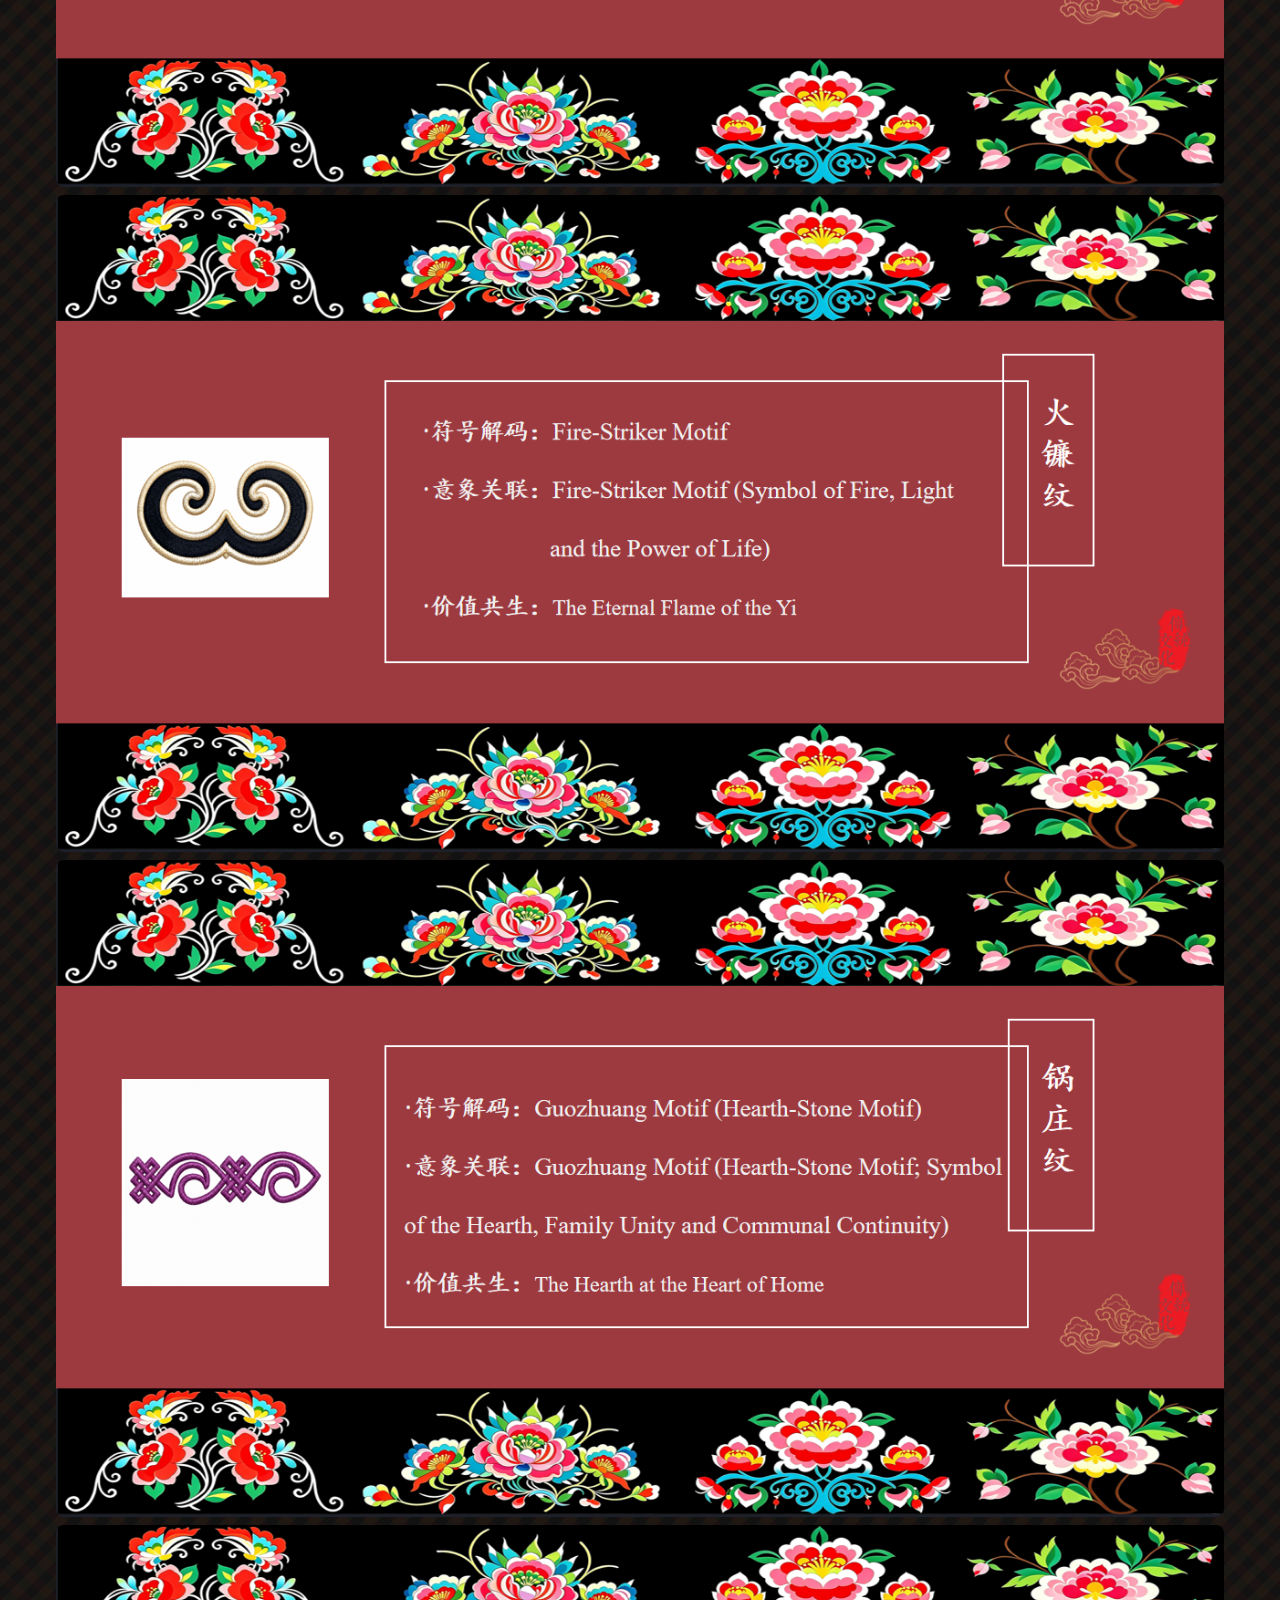
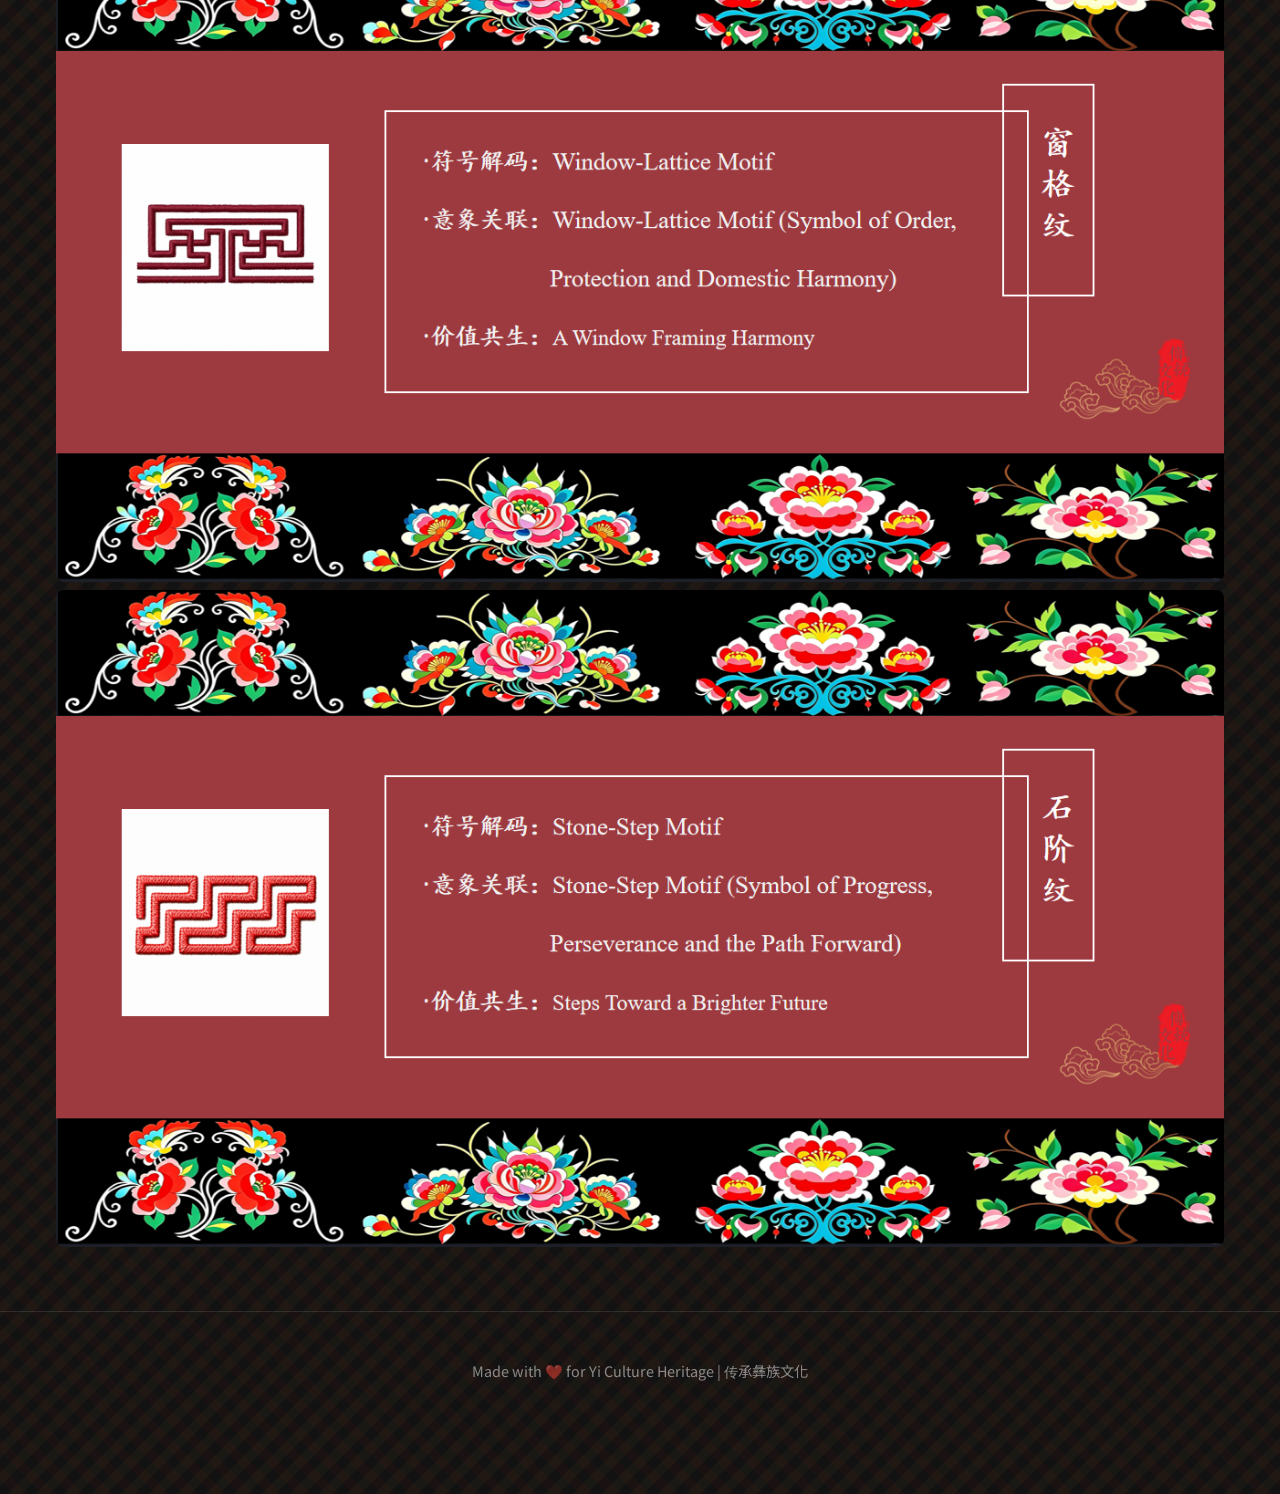
==== commit 8dd82016: "Add Spanish translation guide images Co-Authored-By: Aime <aime@bytedance.com> Change-Id: I5c71a2e41" ====
--- a/translation-guide/index.html
+++ b/translation-guide/index.html
@@ -199,6 +199,7 @@
                         <button class="lang-btn" data-lang="de">DE</button>
                         <button class="lang-btn" data-lang="fr">FR</button>
                         <button class="lang-btn" data-lang="ja">日本語</button>
+                        <button class="lang-btn" data-lang="es">ES</button>
                     </div>
                     <a href="../index.html" class="back-btn">← 返回首页</a>
                 </div>
@@ -208,7 +209,7 @@
         <!-- Hero -->
         <section class="hero">
             <h1 class="hero-title">翻译手册</h1>
-            <p class="hero-subtitle">彝族纹样术语中英日对照</p>
+            <p class="hero-subtitle">彝族纹样术语中文·英语·日语·法语·德语·西班牙语对照</p>
         </section>
 
         <!-- 图片展示 -->
@@ -225,7 +226,8 @@
             zh: ['01.png', '02.png', '03.png', '04.png', '05.png', '06.png', '07.png', '08.png', '09.png', '11.png', '12.png', '13.png', '14.png', '15.png', '16.png', '17.png', '18.png', '19.png', '20.png', '21.png', '22.png', '23.png', '24.png'],
             de: ['de/01.png', 'de/02.png', 'de/03.png', 'de/04.png', 'de/05.png', 'de/06.png', 'de/07.png', 'de/08.png', 'de/09.png', 'de/10.png', 'de/11.png', 'de/12.png', 'de/13.png', 'de/14.png', 'de/15.png', 'de/16.png', 'de/17.png', 'de/18.png', 'de/19.png', 'de/20.png', 'de/21.png', 'de/22.png', 'de/23.png', 'de/24.png'],
             fr: ['fr/01.png', 'fr/02.png', 'fr/03.png', 'fr/04.png', 'fr/05.png', 'fr/06.png', 'fr/07.png', 'fr/08.png', 'fr/09.png', 'fr/10.png', 'fr/11.png', 'fr/12.png', 'fr/13.png', 'fr/14.png', 'fr/15.png', 'fr/16.png', 'fr/17.png', 'fr/18.png', 'fr/19.png', 'fr/20.png', 'fr/21.png', 'fr/22.png', 'fr/23.png', 'fr/24.png'],
-            ja: ['ja/01.png', 'ja/02.png', 'ja/03.png', 'ja/04.png', 'ja/05.png', 'ja/06.png', 'ja/07.png', 'ja/08.png', 'ja/09.png', 'ja/10.png', 'ja/11.png', 'ja/12.png', 'ja/13.png', 'ja/14.png', 'ja/15.png', 'ja/16.png', 'ja/17.png', 'ja/18.png', 'ja/19.png', 'ja/20.png', 'ja/21.png', 'ja/22.png', 'ja/23.png', 'ja/24.png']
+            ja: ['ja/01.png', 'ja/02.png', 'ja/03.png', 'ja/04.png', 'ja/05.png', 'ja/06.png', 'ja/07.png', 'ja/08.png', 'ja/09.png', 'ja/10.png', 'ja/11.png', 'ja/12.png', 'ja/13.png', 'ja/14.png', 'ja/15.png', 'ja/16.png', 'ja/17.png', 'ja/18.png', 'ja/19.png', 'ja/20.png', 'ja/21.png', 'ja/22.png', 'ja/23.png', 'ja/24.png'],
+            es: ['es/01.png', 'es/02.png', 'es/03.png', 'es/04.png', 'es/05.png', 'es/06.png', 'es/07.png', 'es/08.png', 'es/09.png', 'es/10.png', 'es/11.png', 'es/12.png', 'es/13.png', 'es/14.png', 'es/15.png', 'es/16.png', 'es/17.png', 'es/18.png', 'es/19.png', 'es/20.png', 'es/21.png', 'es/22.png', 'es/23.png', 'es/24.png']
         };
 
         let currentLang = 'zh';
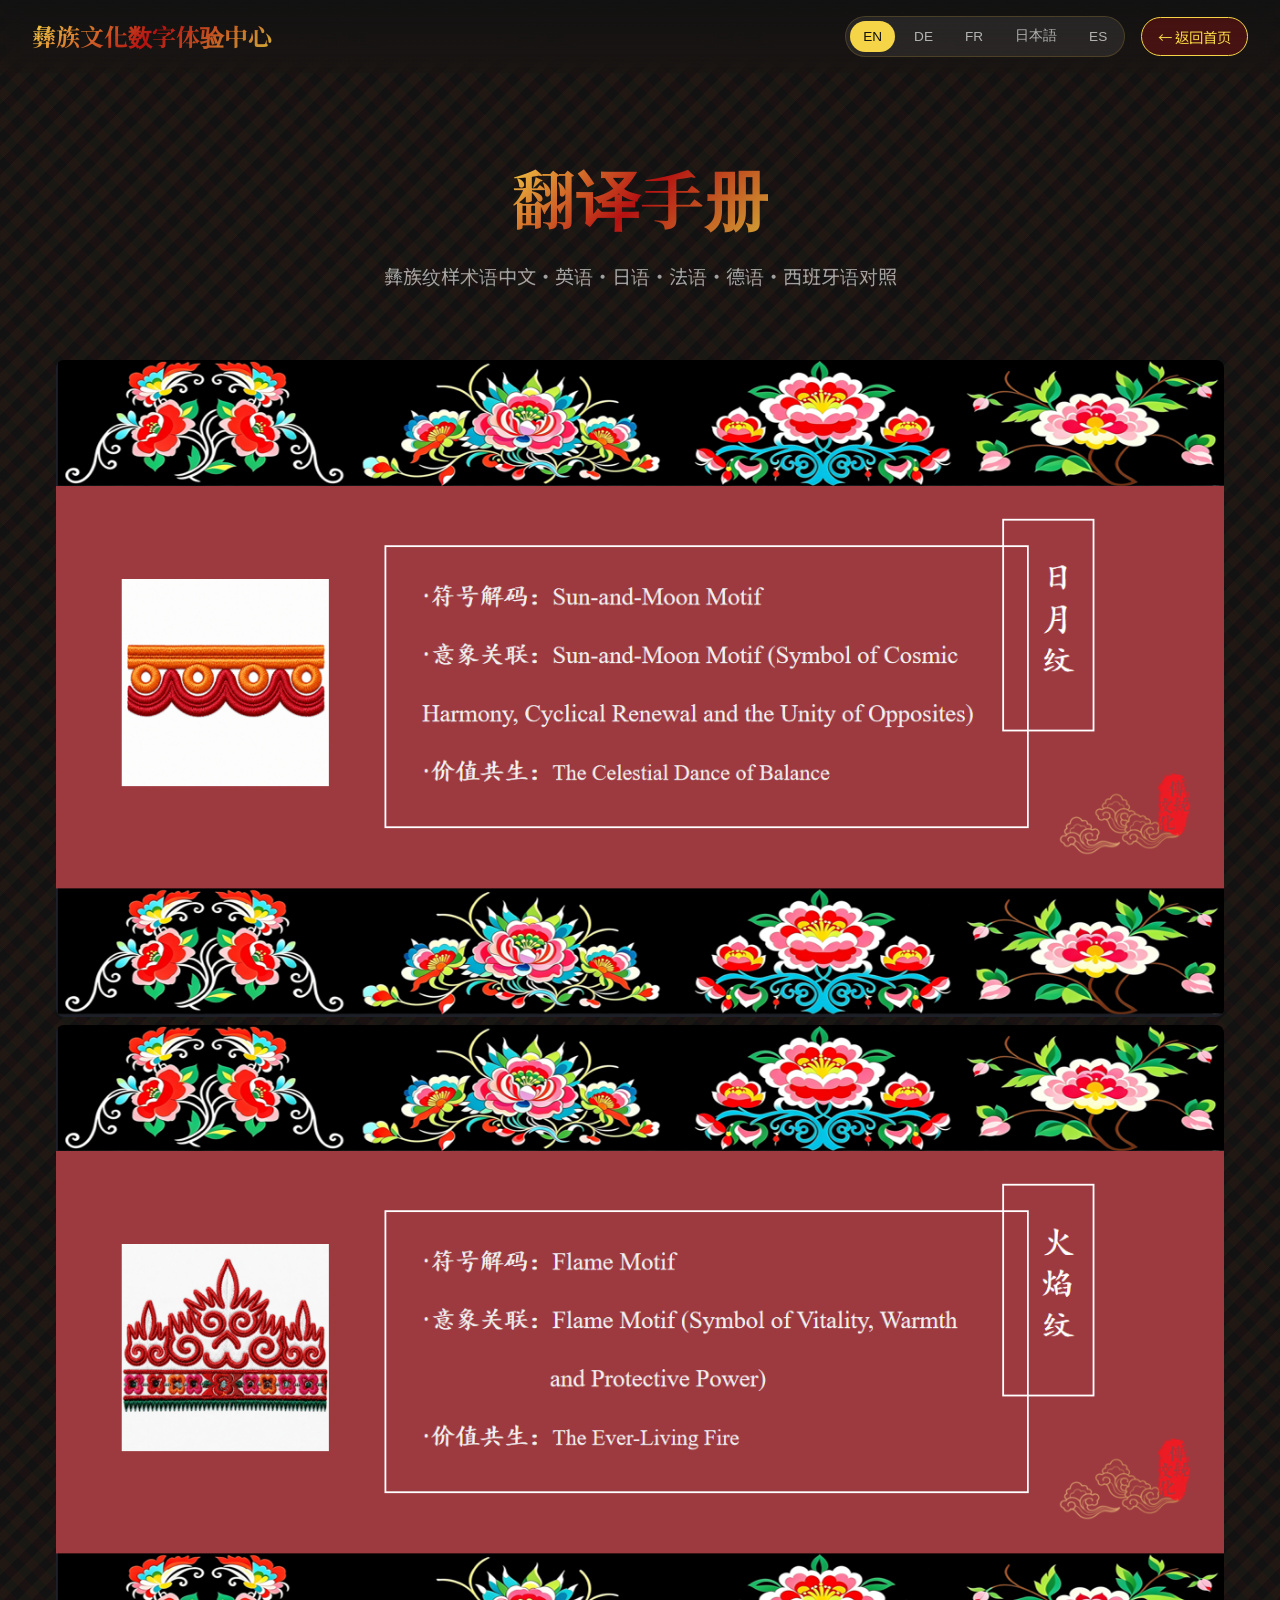
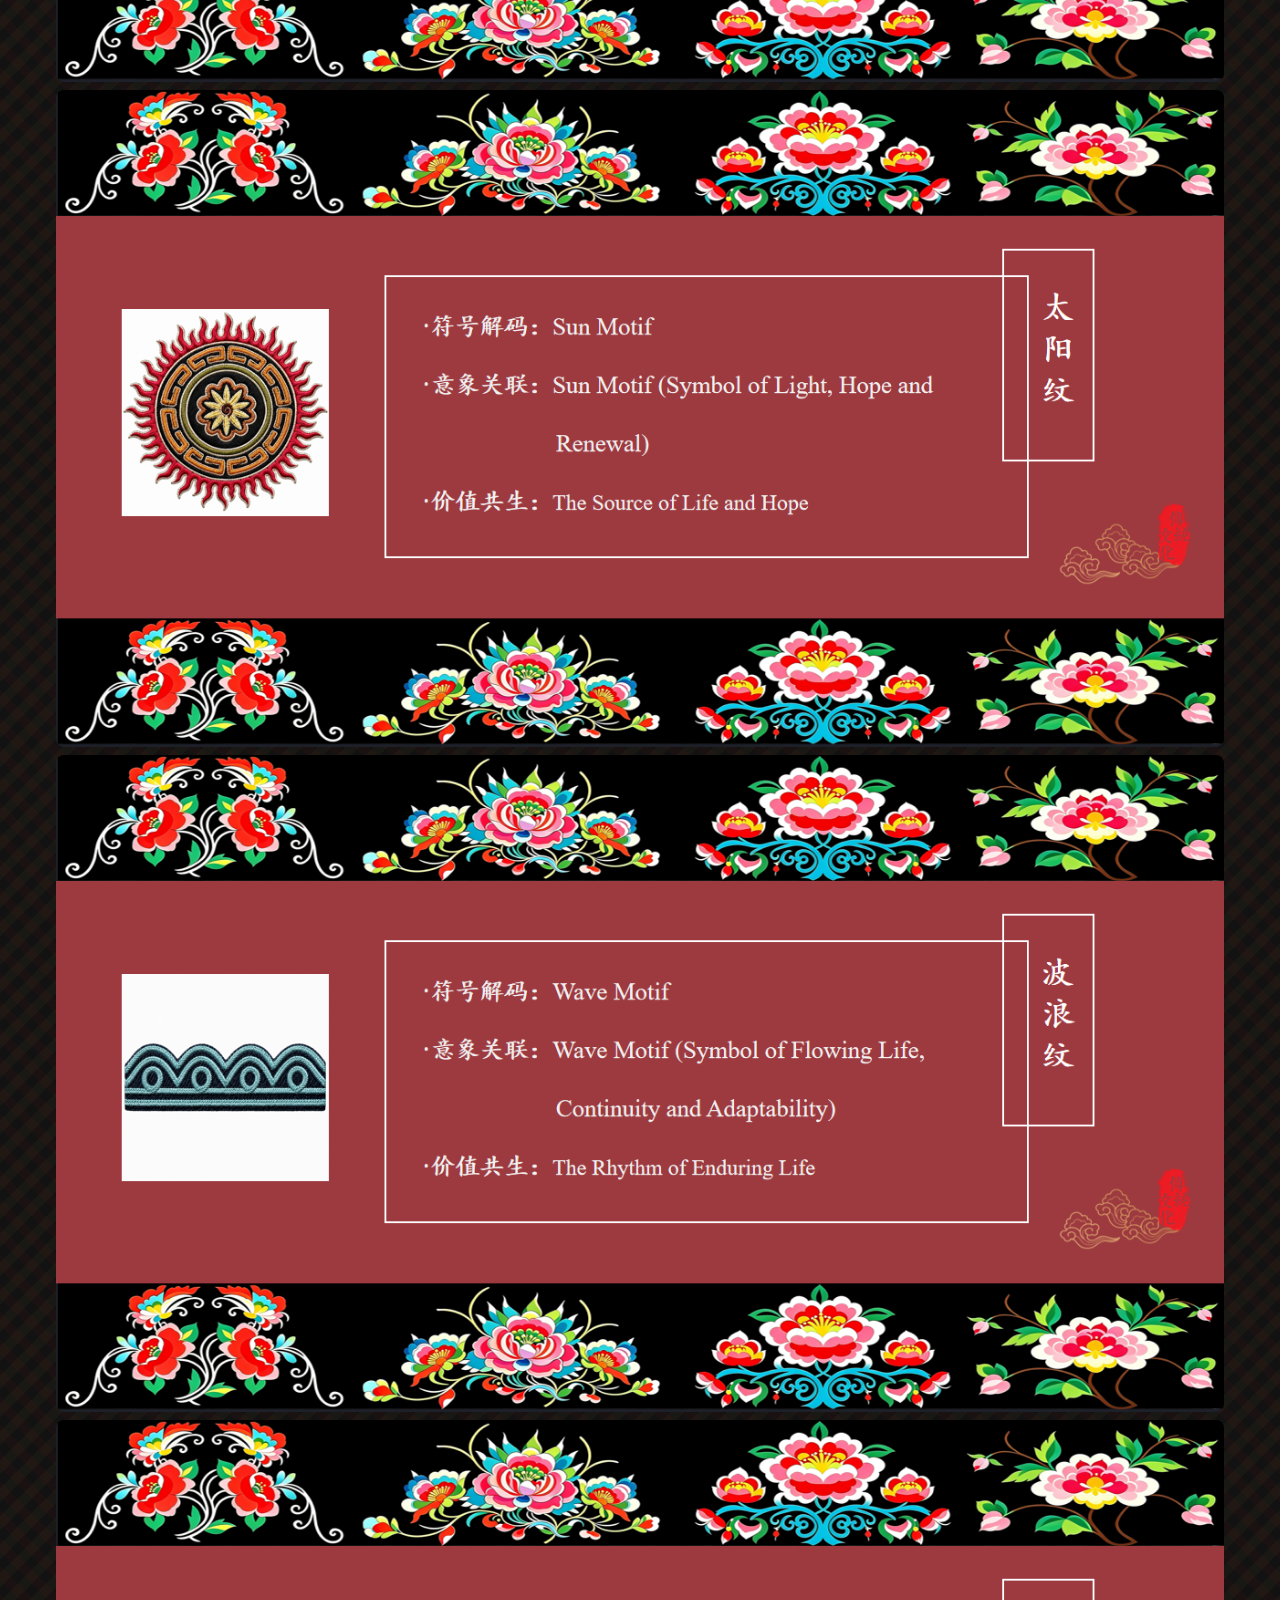
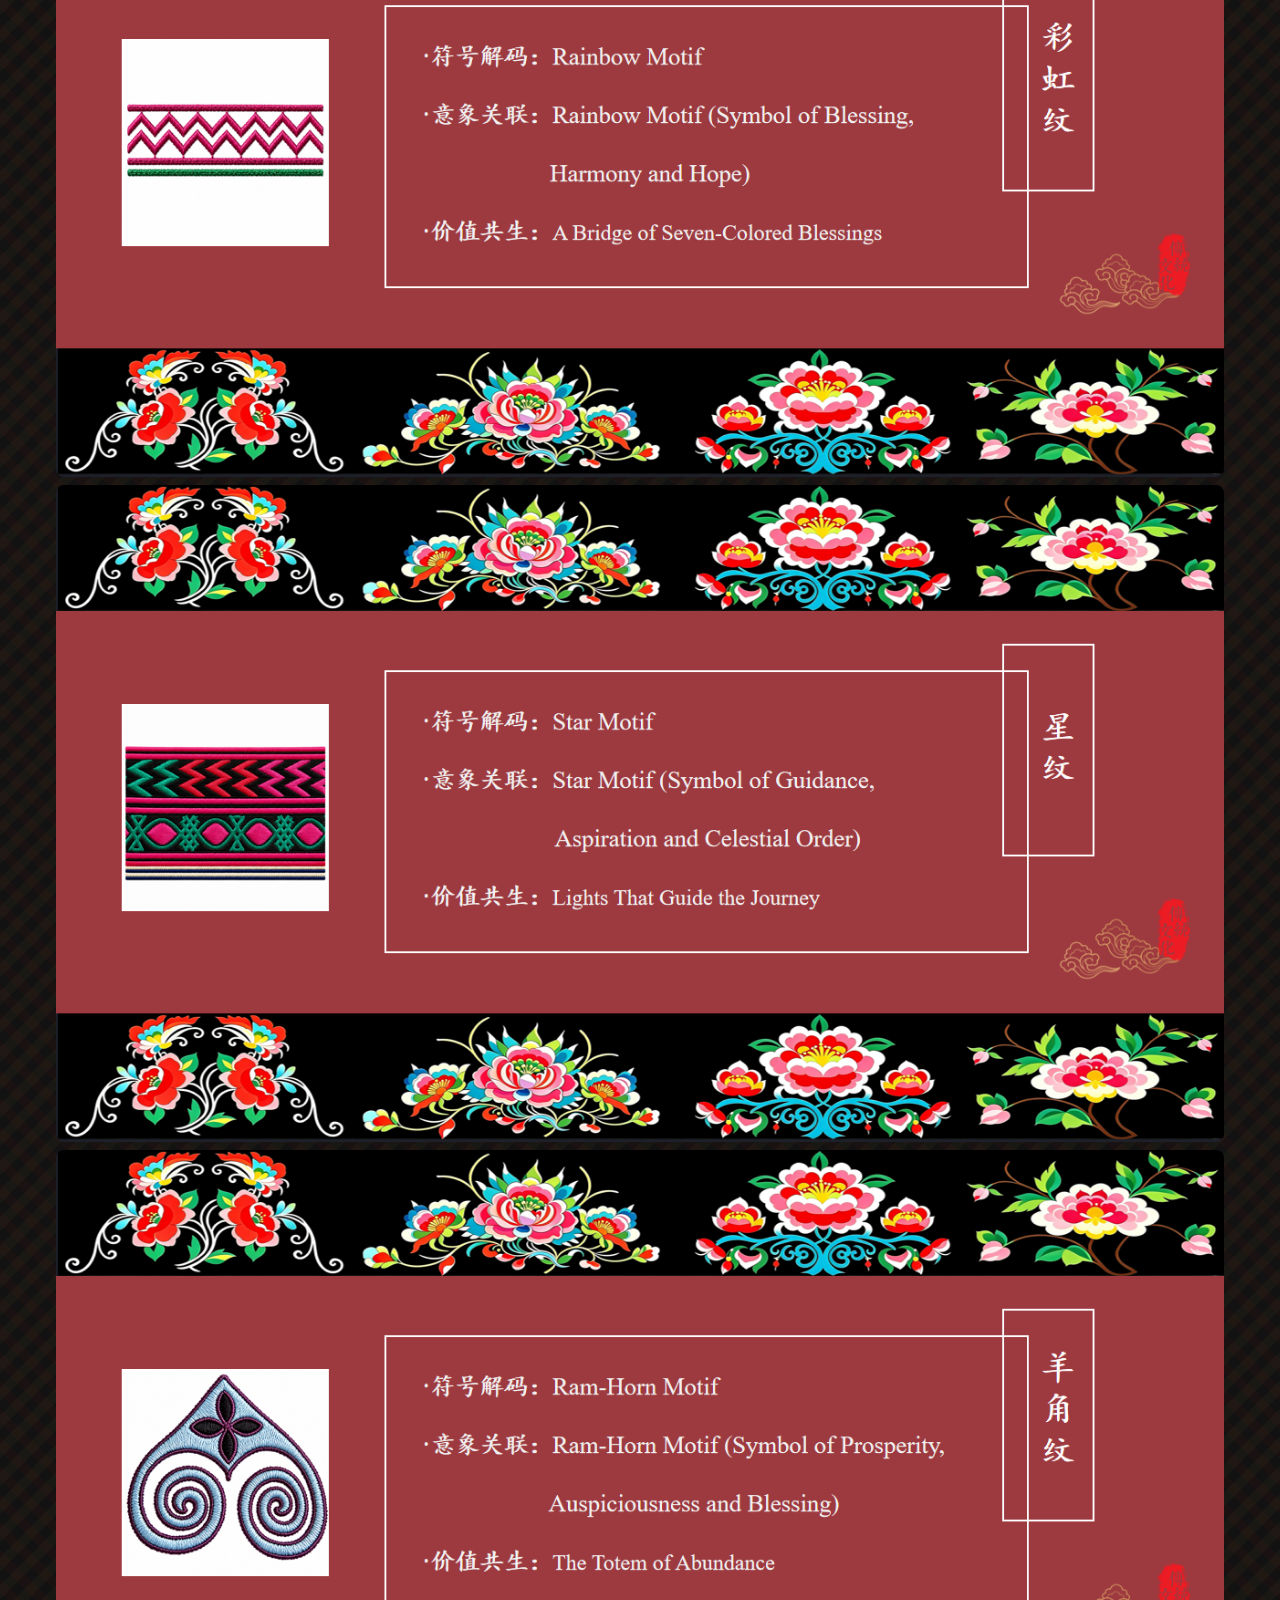
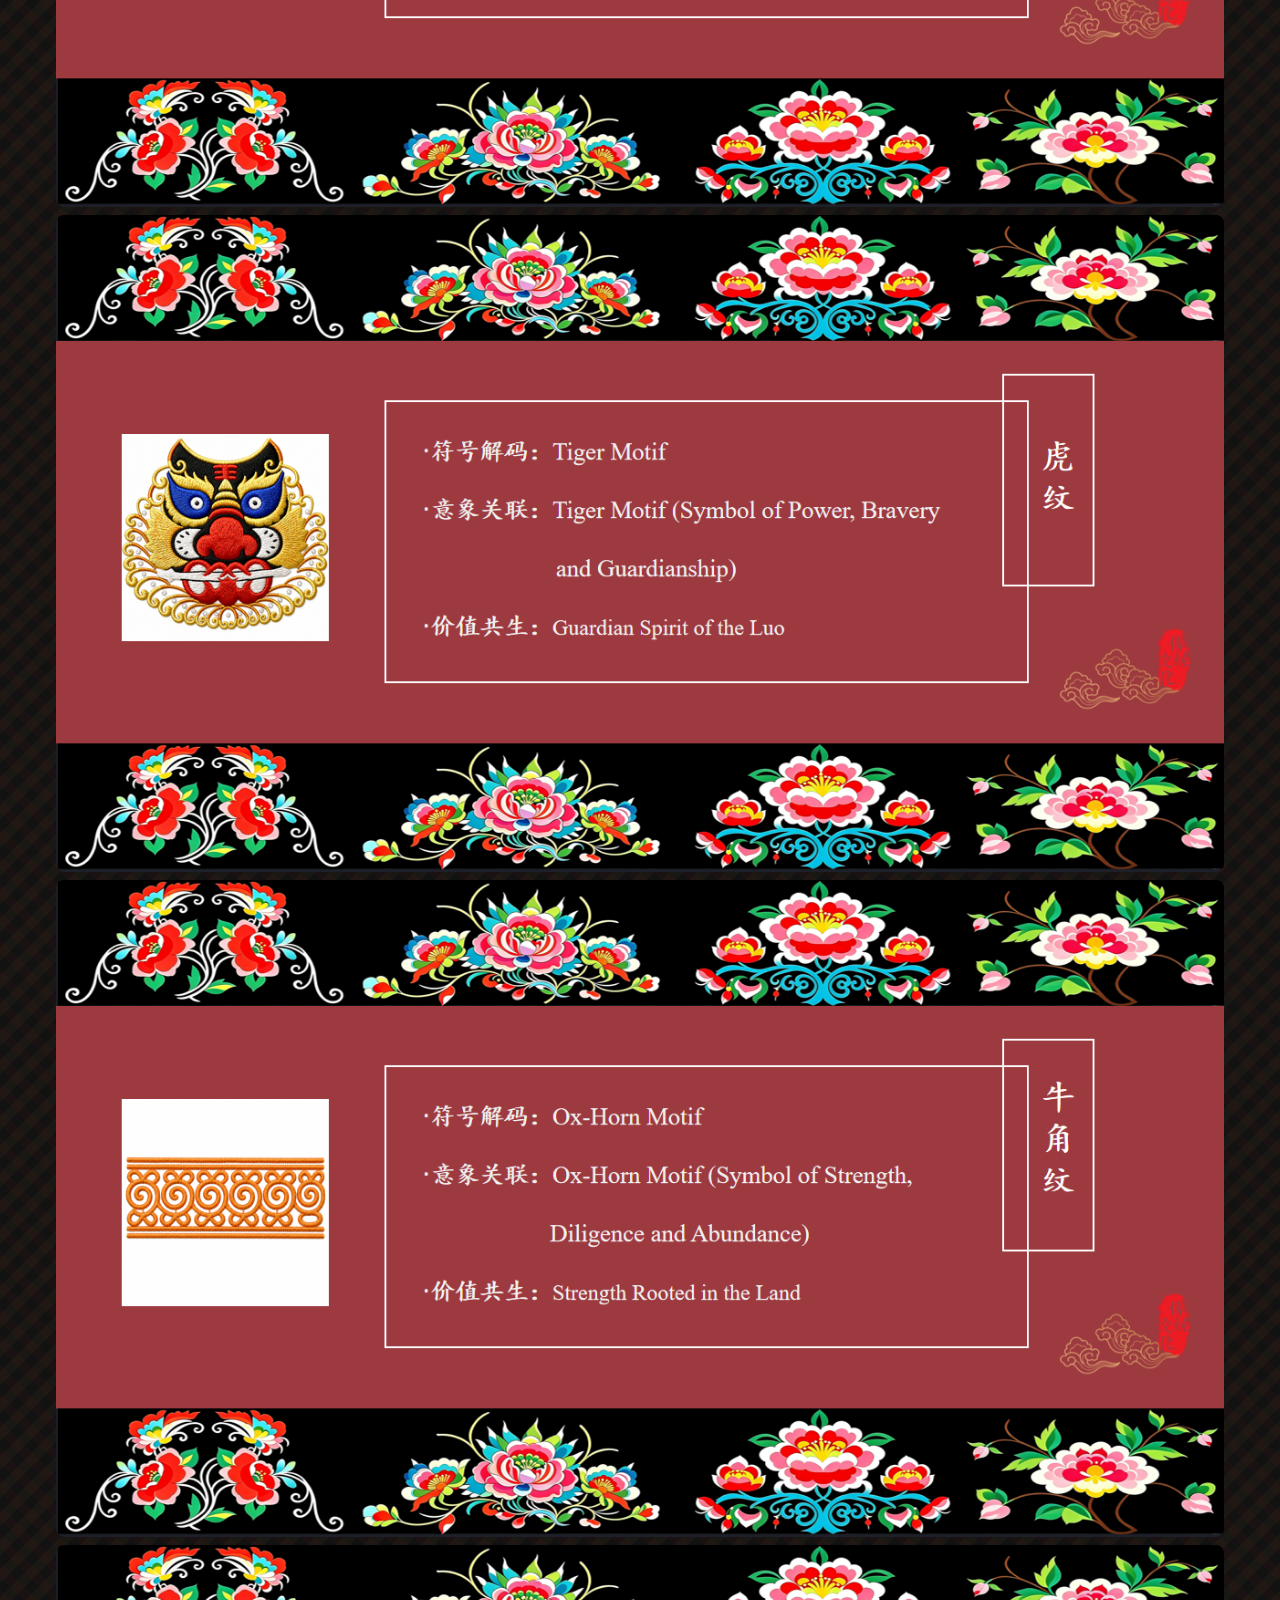
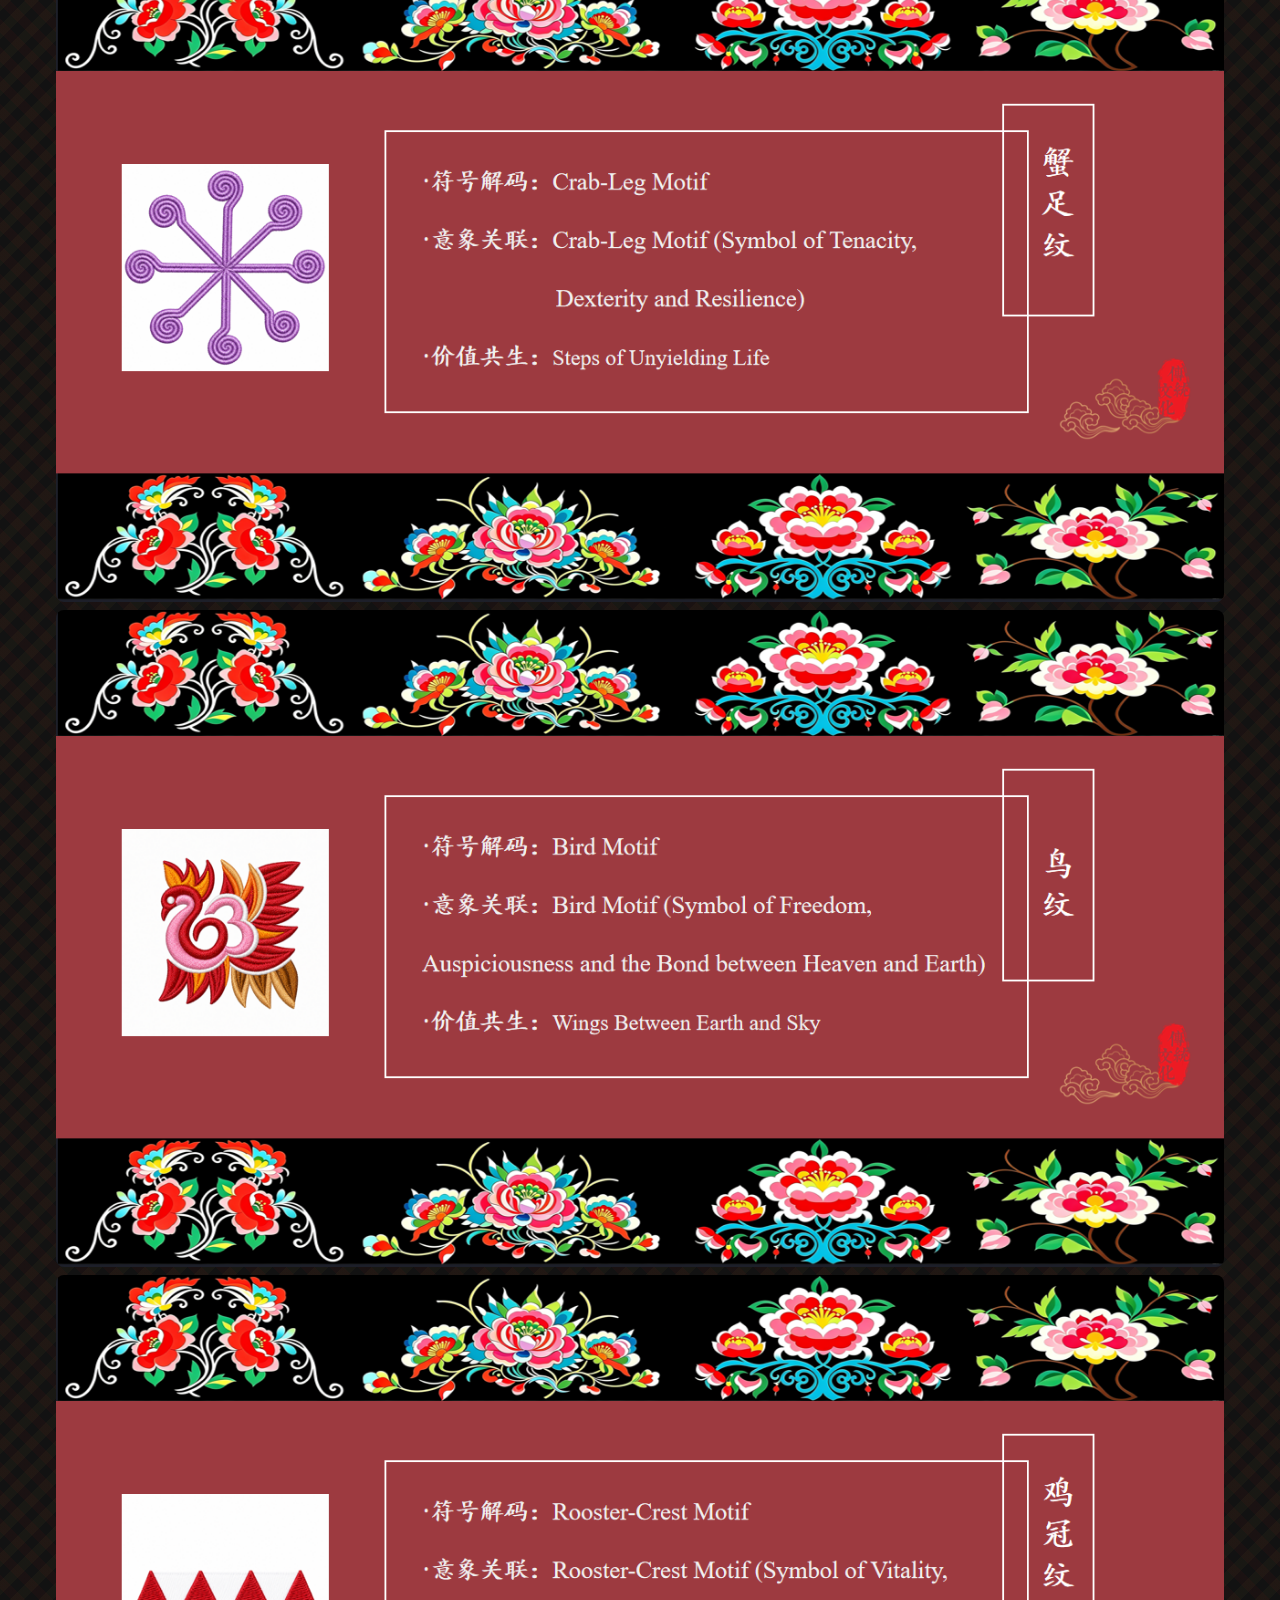
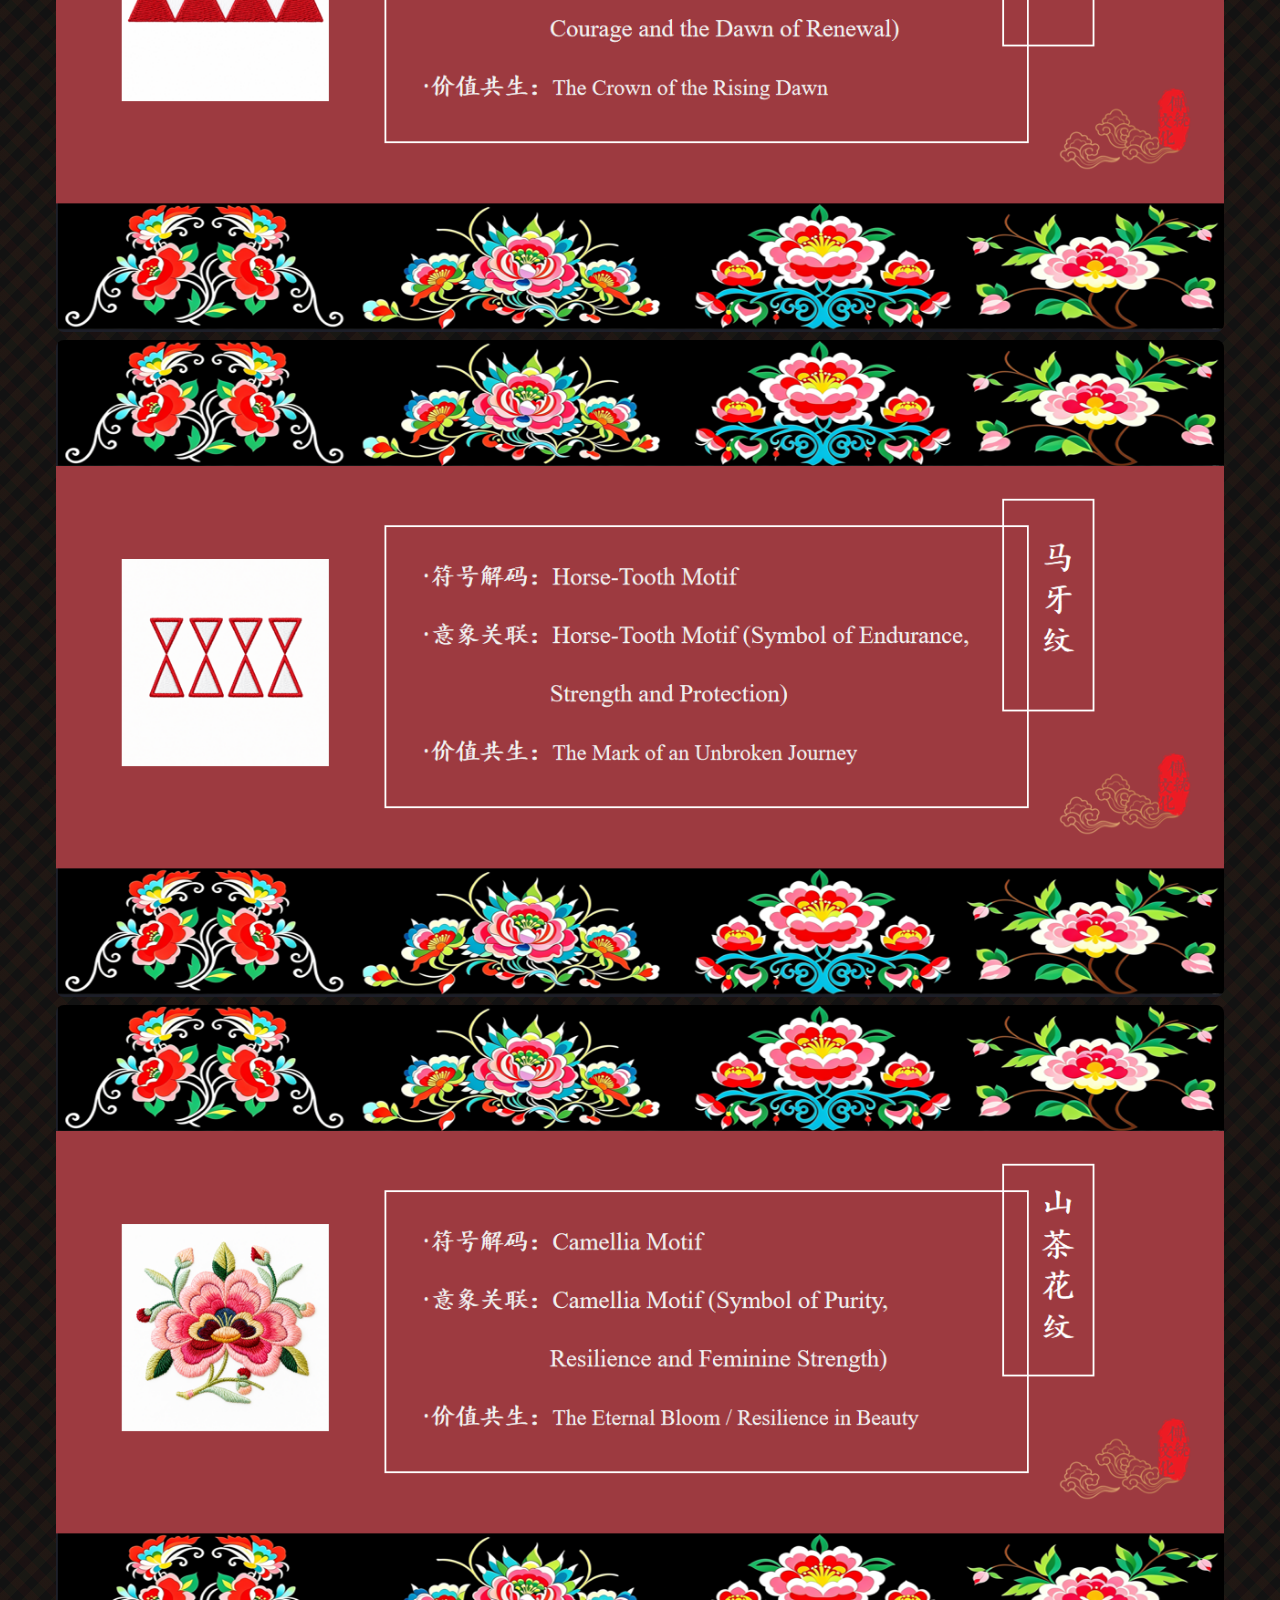
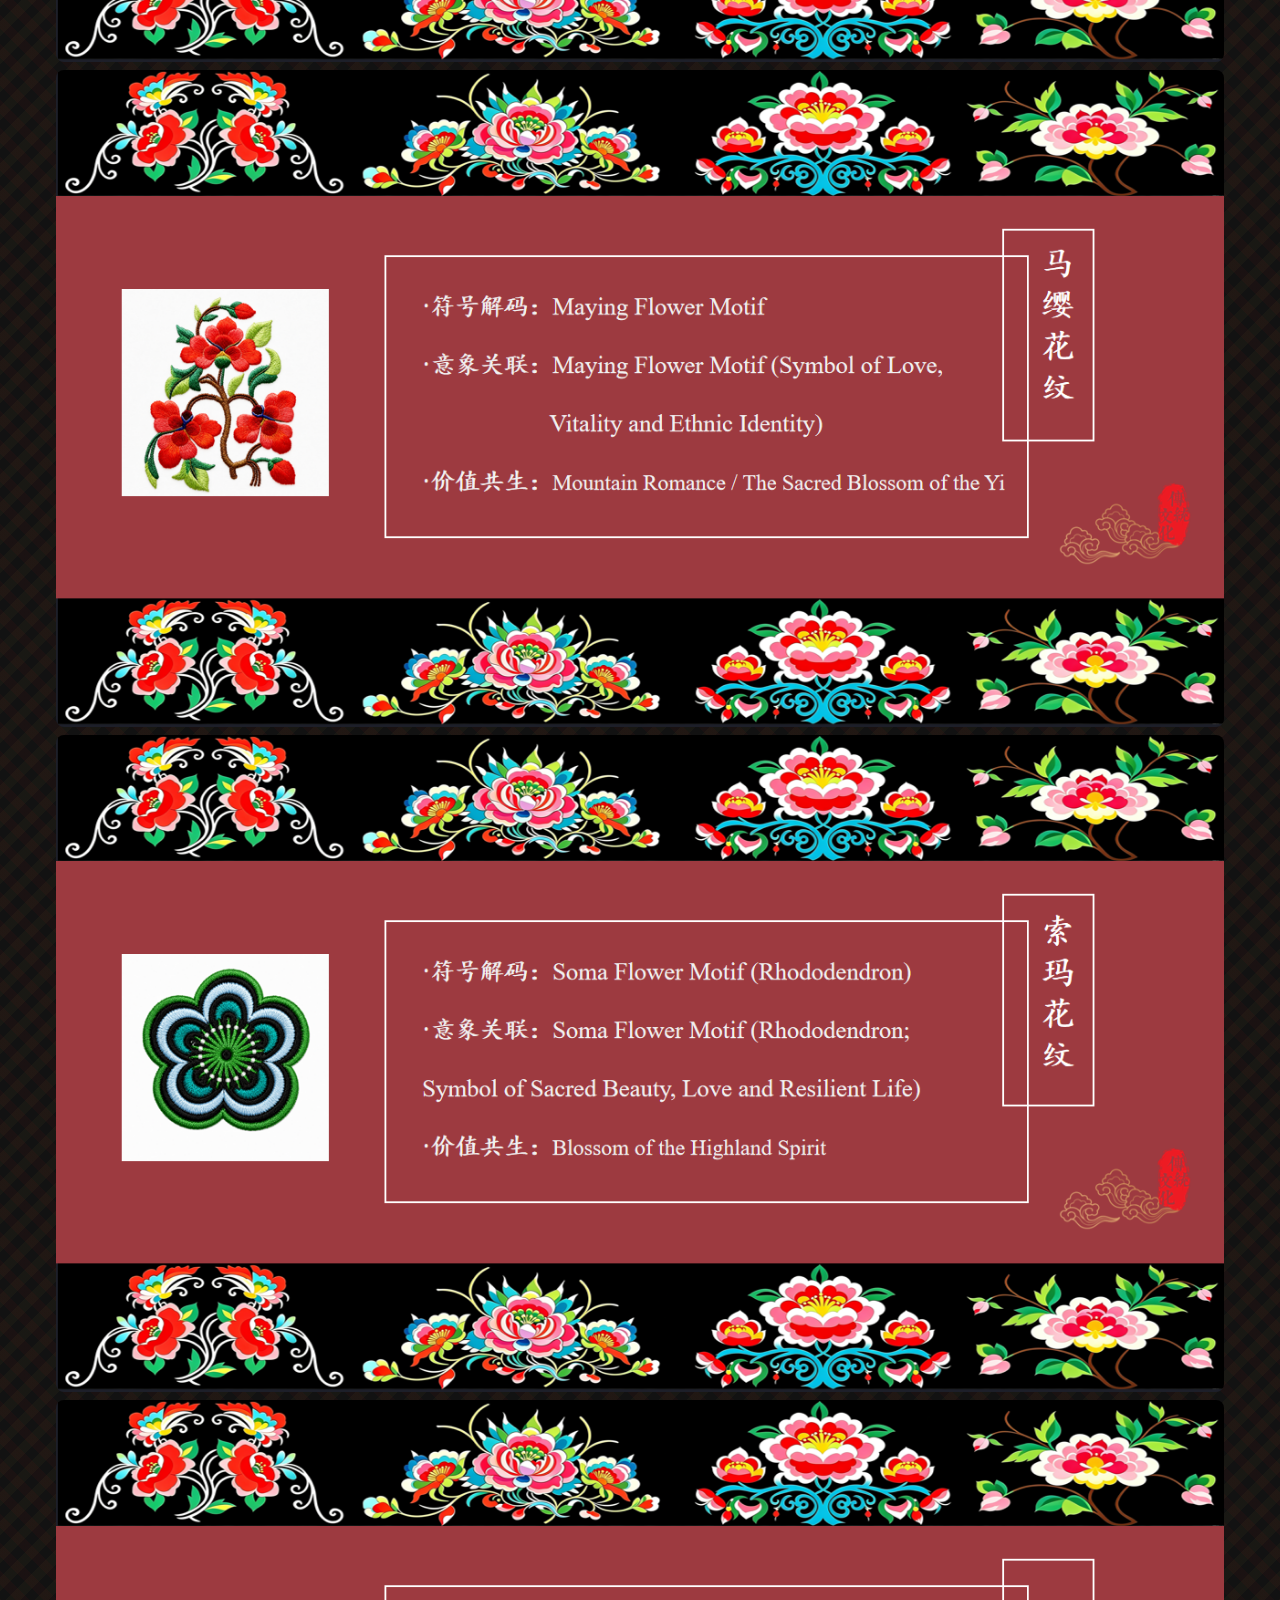
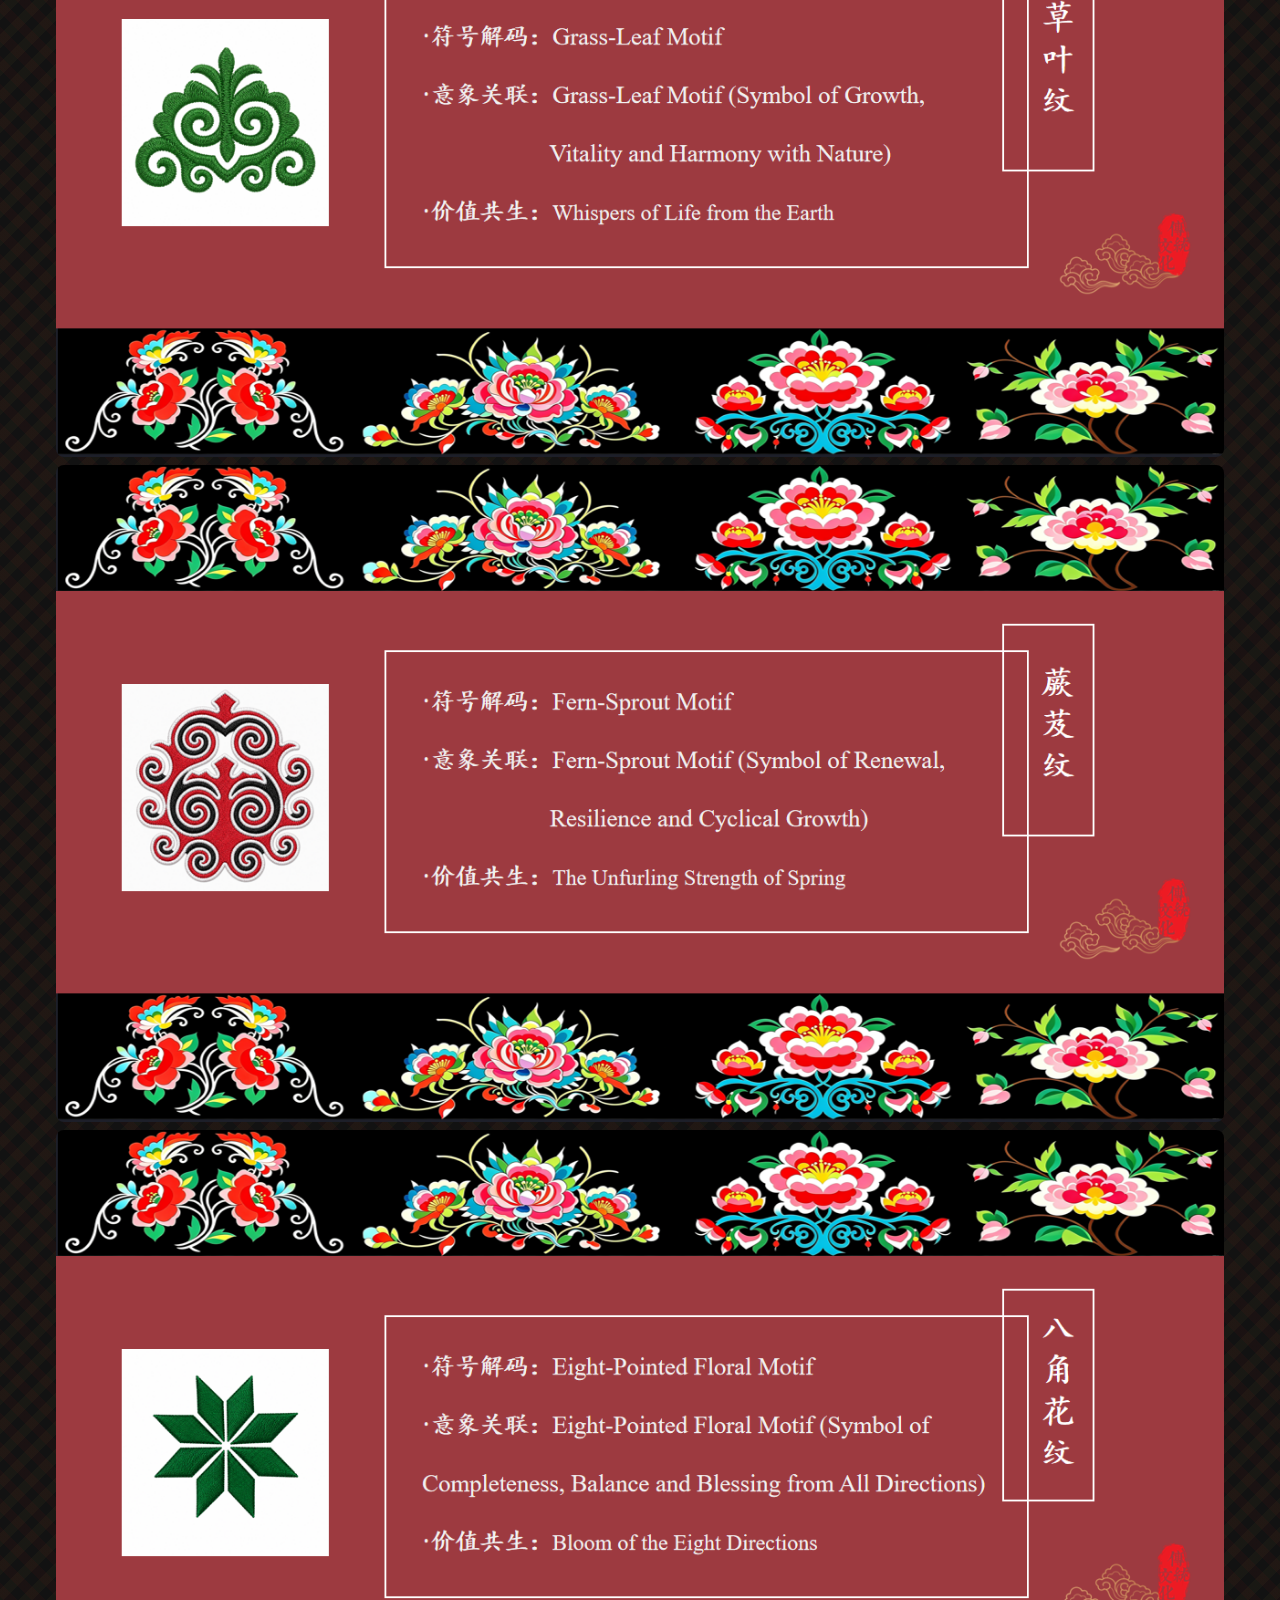
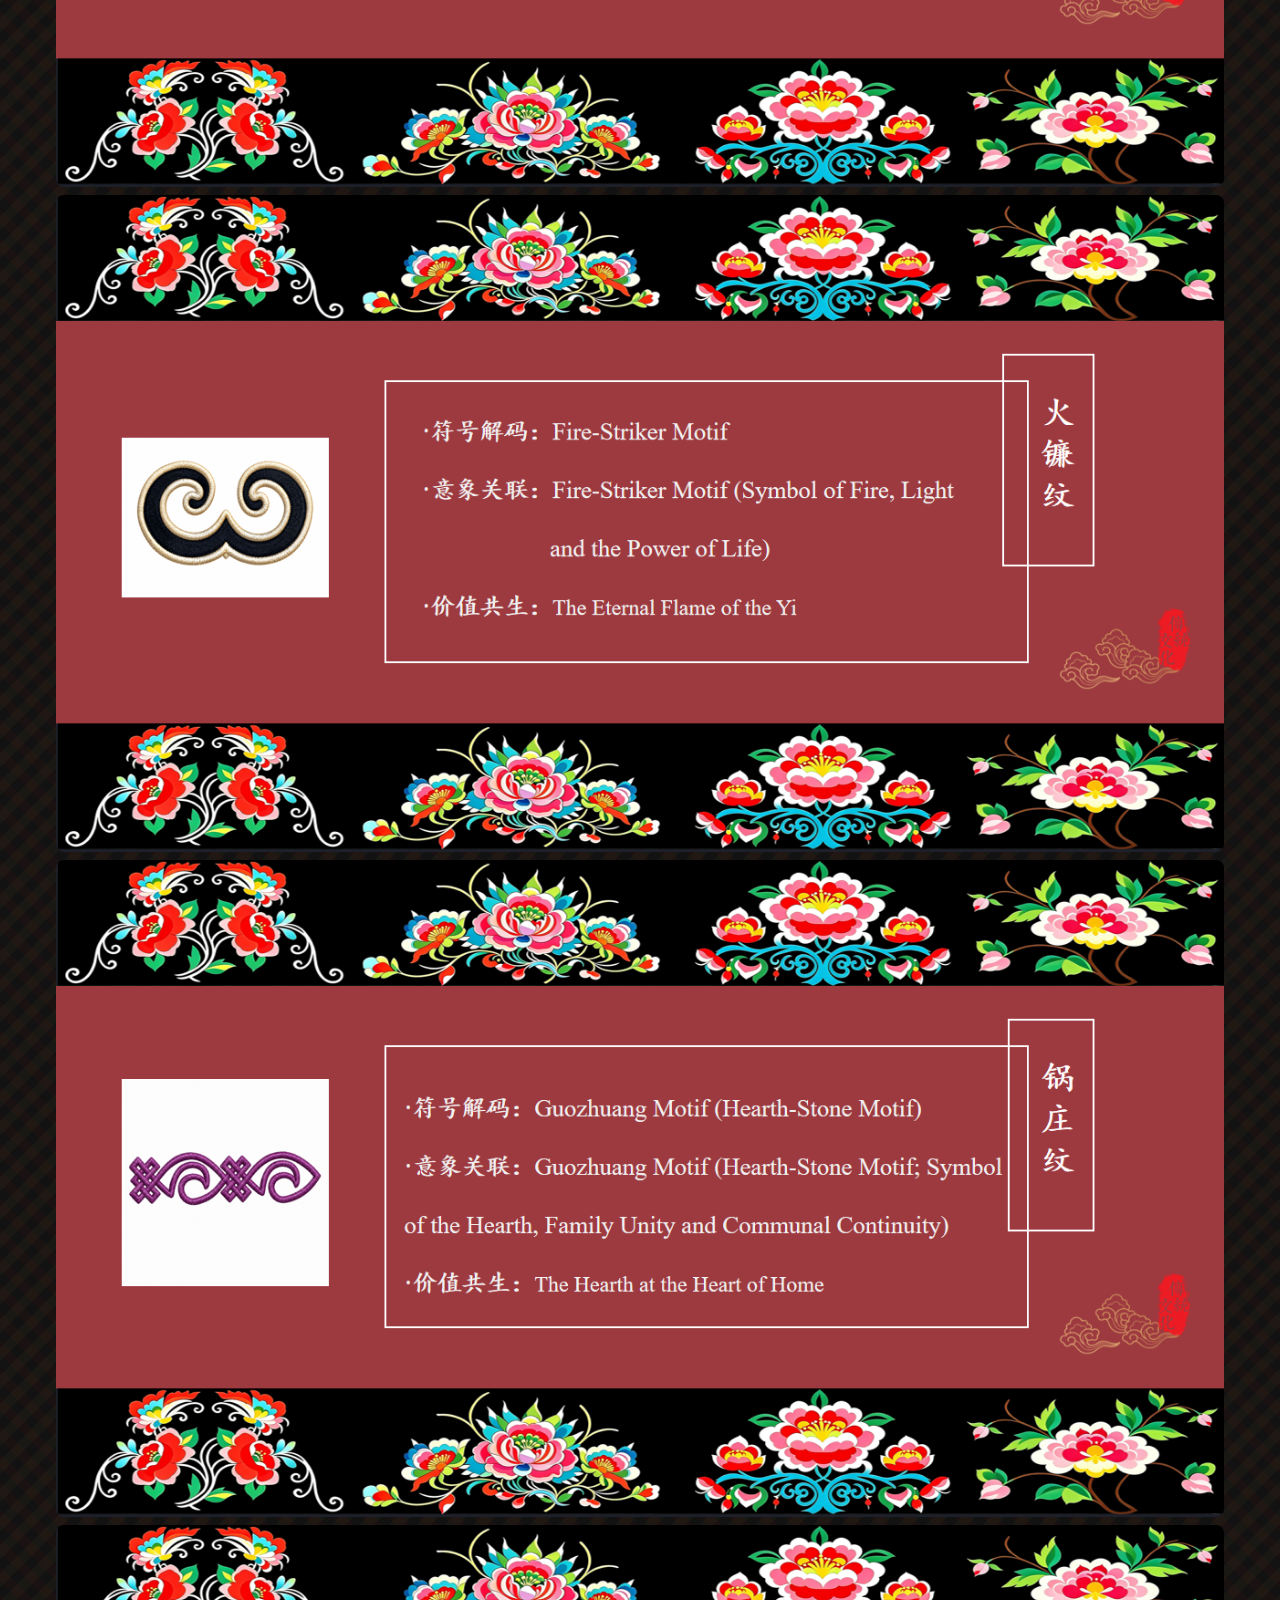
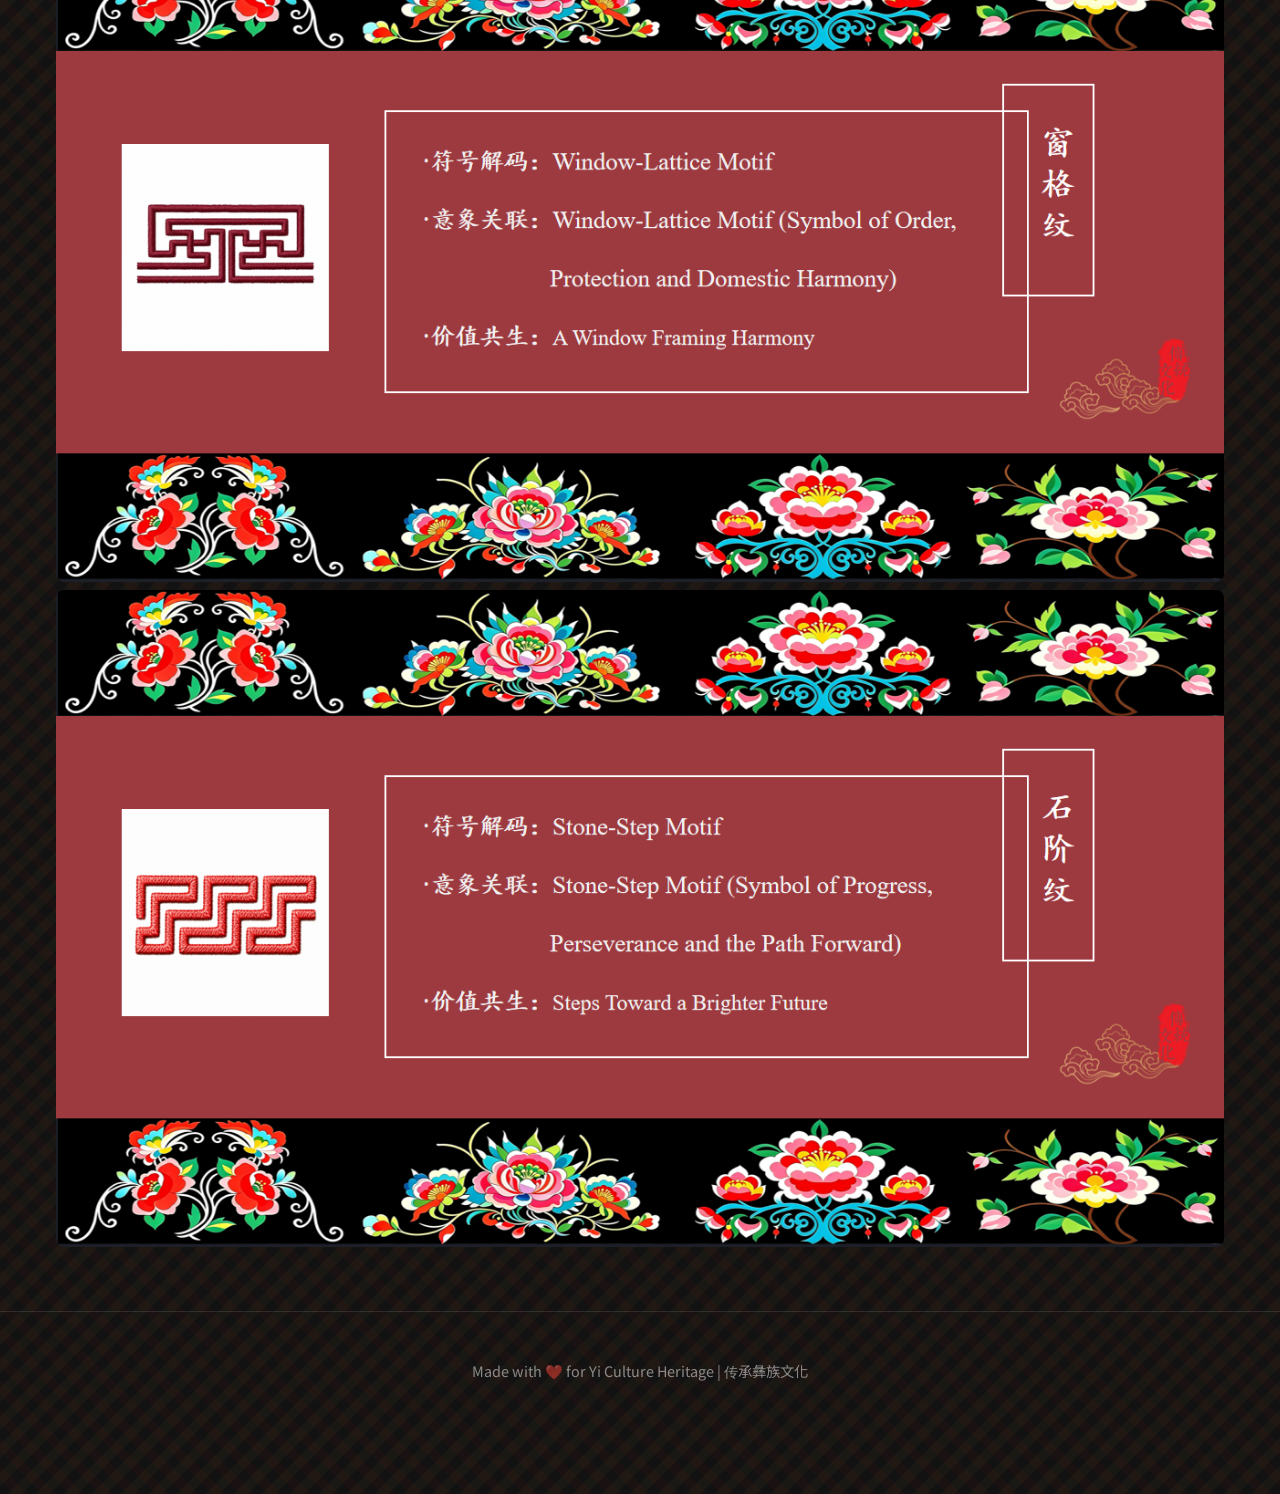
==== commit 9f093469: "Default translation guide to English Co-Authored-By: Aime <aime@bytedance.com> Change-Id: I6554022b9" ====
--- a/translation-guide/index.html
+++ b/translation-guide/index.html
@@ -195,7 +195,7 @@
                 <a href="../index.html" class="logo">彝族文化数字体验中心</a>
                 <div class="nav-right">
                     <div class="lang-switch" id="langSwitch">
-                        <button class="lang-btn active" data-lang="zh">中文</button>
+                        <button class="lang-btn active" data-lang="en">EN</button>
                         <button class="lang-btn" data-lang="de">DE</button>
                         <button class="lang-btn" data-lang="fr">FR</button>
                         <button class="lang-btn" data-lang="ja">日本語</button>
@@ -223,17 +223,17 @@
 
     <script>
         const guidePages = {
-            zh: ['01.png', '02.png', '03.png', '04.png', '05.png', '06.png', '07.png', '08.png', '09.png', '11.png', '12.png', '13.png', '14.png', '15.png', '16.png', '17.png', '18.png', '19.png', '20.png', '21.png', '22.png', '23.png', '24.png'],
+            en: ['01.png', '02.png', '03.png', '04.png', '05.png', '06.png', '07.png', '08.png', '09.png', '11.png', '12.png', '13.png', '14.png', '15.png', '16.png', '17.png', '18.png', '19.png', '20.png', '21.png', '22.png', '23.png', '24.png'],
             de: ['de/01.png', 'de/02.png', 'de/03.png', 'de/04.png', 'de/05.png', 'de/06.png', 'de/07.png', 'de/08.png', 'de/09.png', 'de/10.png', 'de/11.png', 'de/12.png', 'de/13.png', 'de/14.png', 'de/15.png', 'de/16.png', 'de/17.png', 'de/18.png', 'de/19.png', 'de/20.png', 'de/21.png', 'de/22.png', 'de/23.png', 'de/24.png'],
             fr: ['fr/01.png', 'fr/02.png', 'fr/03.png', 'fr/04.png', 'fr/05.png', 'fr/06.png', 'fr/07.png', 'fr/08.png', 'fr/09.png', 'fr/10.png', 'fr/11.png', 'fr/12.png', 'fr/13.png', 'fr/14.png', 'fr/15.png', 'fr/16.png', 'fr/17.png', 'fr/18.png', 'fr/19.png', 'fr/20.png', 'fr/21.png', 'fr/22.png', 'fr/23.png', 'fr/24.png'],
             ja: ['ja/01.png', 'ja/02.png', 'ja/03.png', 'ja/04.png', 'ja/05.png', 'ja/06.png', 'ja/07.png', 'ja/08.png', 'ja/09.png', 'ja/10.png', 'ja/11.png', 'ja/12.png', 'ja/13.png', 'ja/14.png', 'ja/15.png', 'ja/16.png', 'ja/17.png', 'ja/18.png', 'ja/19.png', 'ja/20.png', 'ja/21.png', 'ja/22.png', 'ja/23.png', 'ja/24.png'],
             es: ['es/01.png', 'es/02.png', 'es/03.png', 'es/04.png', 'es/05.png', 'es/06.png', 'es/07.png', 'es/08.png', 'es/09.png', 'es/10.png', 'es/11.png', 'es/12.png', 'es/13.png', 'es/14.png', 'es/15.png', 'es/16.png', 'es/17.png', 'es/18.png', 'es/19.png', 'es/20.png', 'es/21.png', 'es/22.png', 'es/23.png', 'es/24.png']
         };
 
-        let currentLang = 'zh';
+        let currentLang = 'en';
 
         function renderGuide(lang) {
-            currentLang = guidePages[lang] ? lang : 'zh';
+            currentLang = guidePages[lang] ? lang : 'en';
             const galleryContainer = document.getElementById('galleryContainer');
             galleryContainer.innerHTML = guidePages[currentLang].map((src, index) => `
                 <img src="${src}" alt="翻译手册 第${index + 1}页" class="translation-image">
